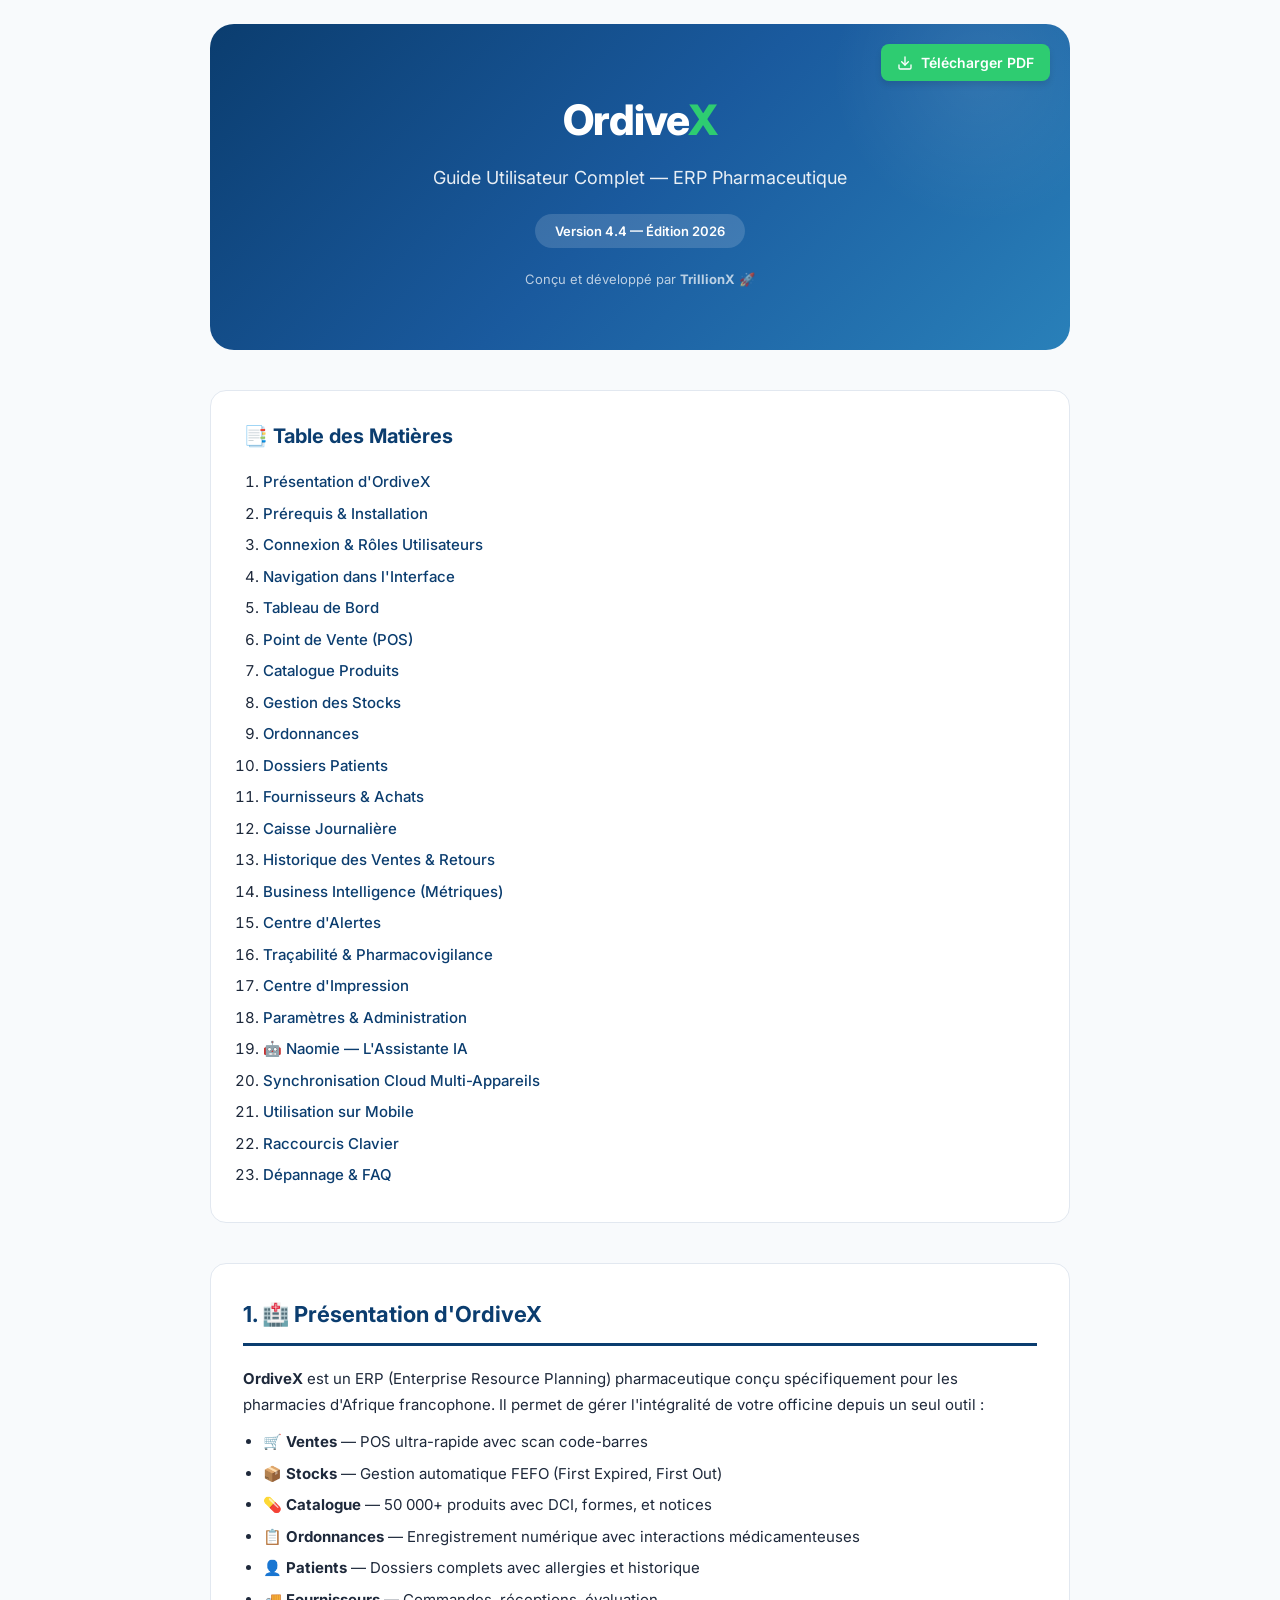
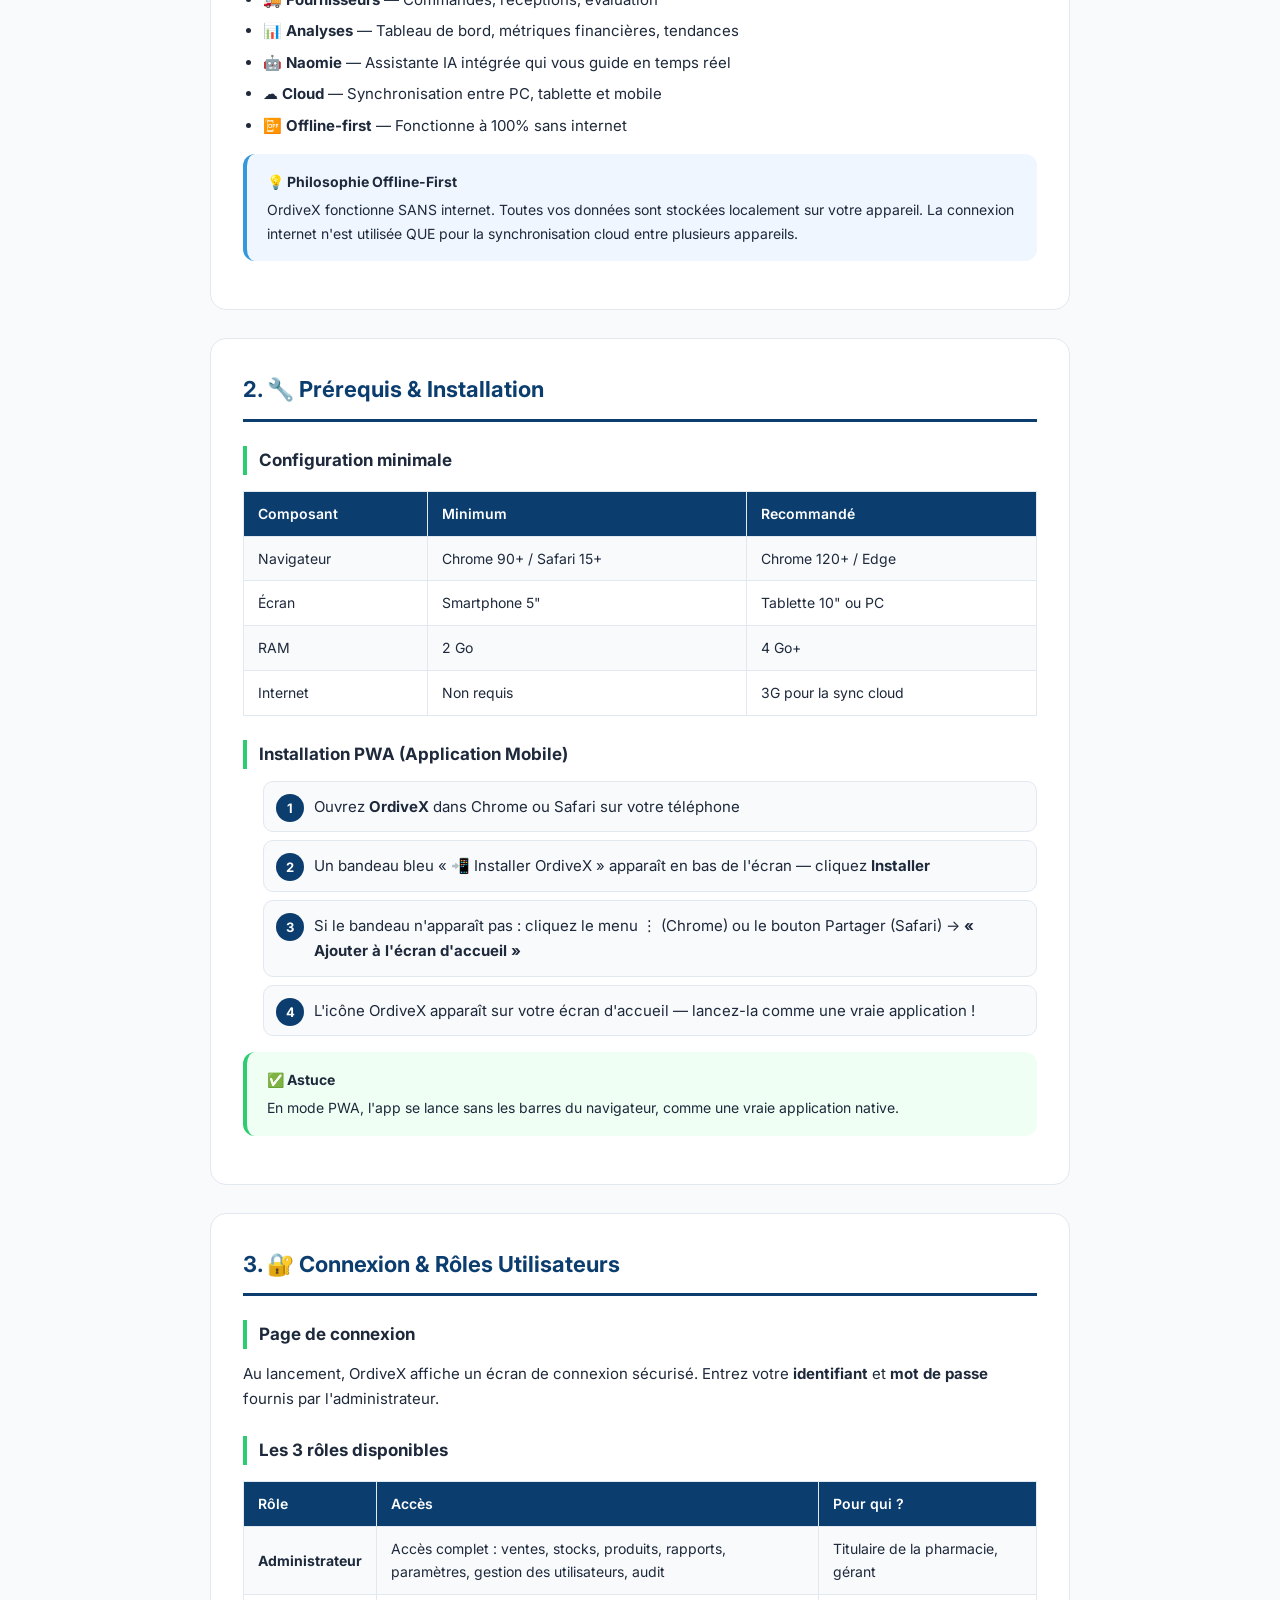
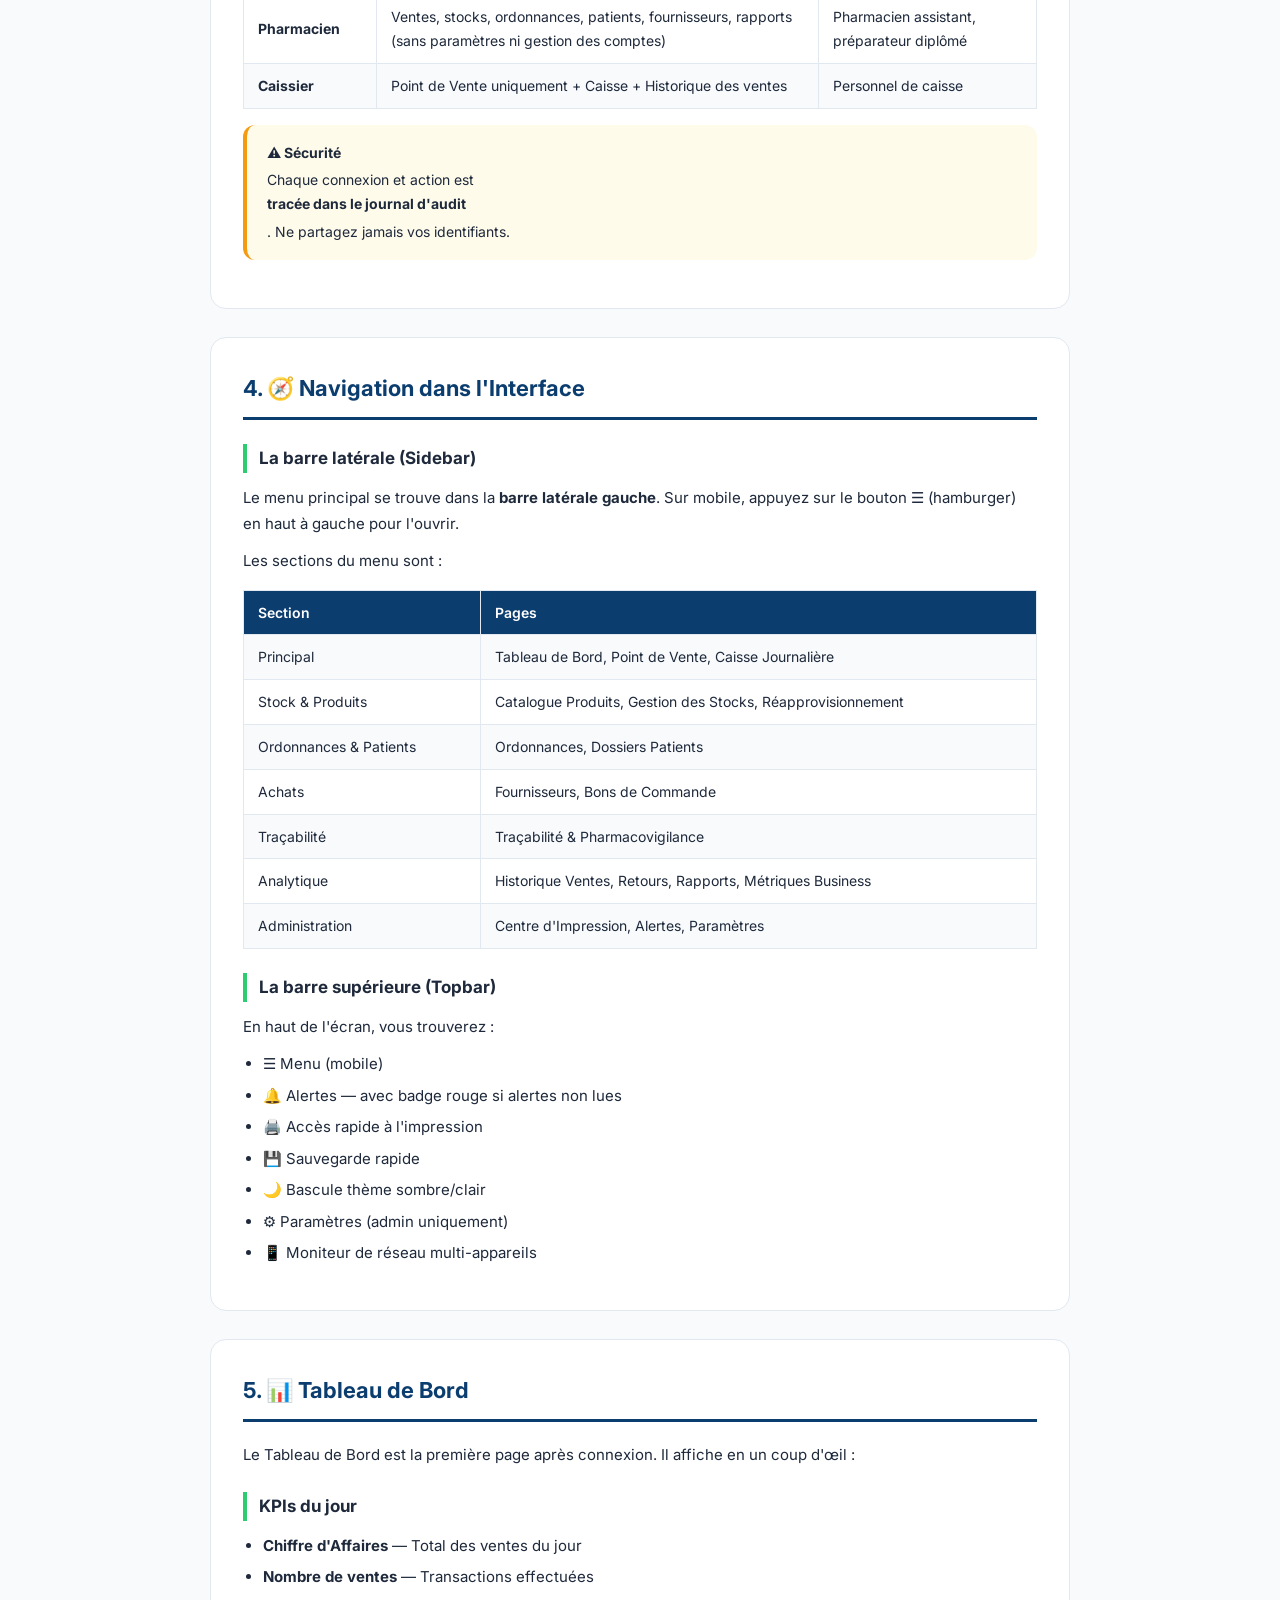
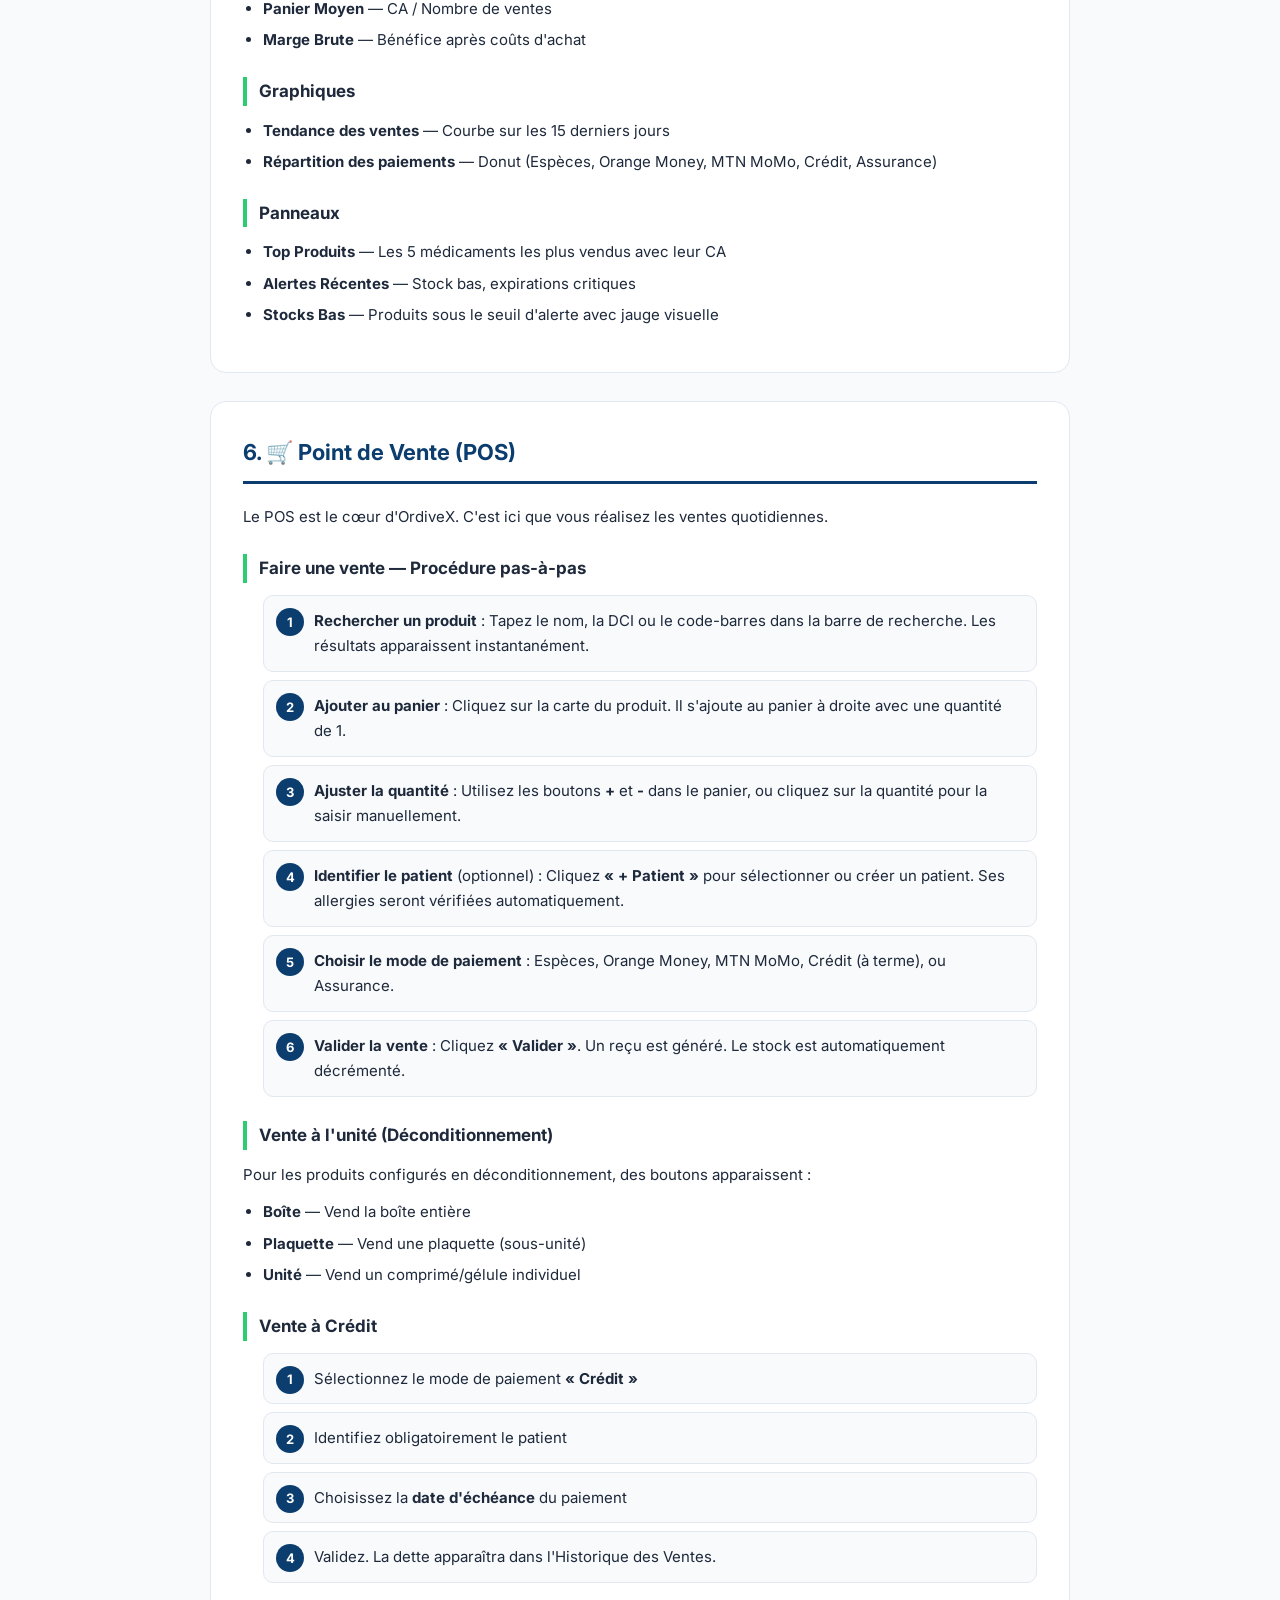
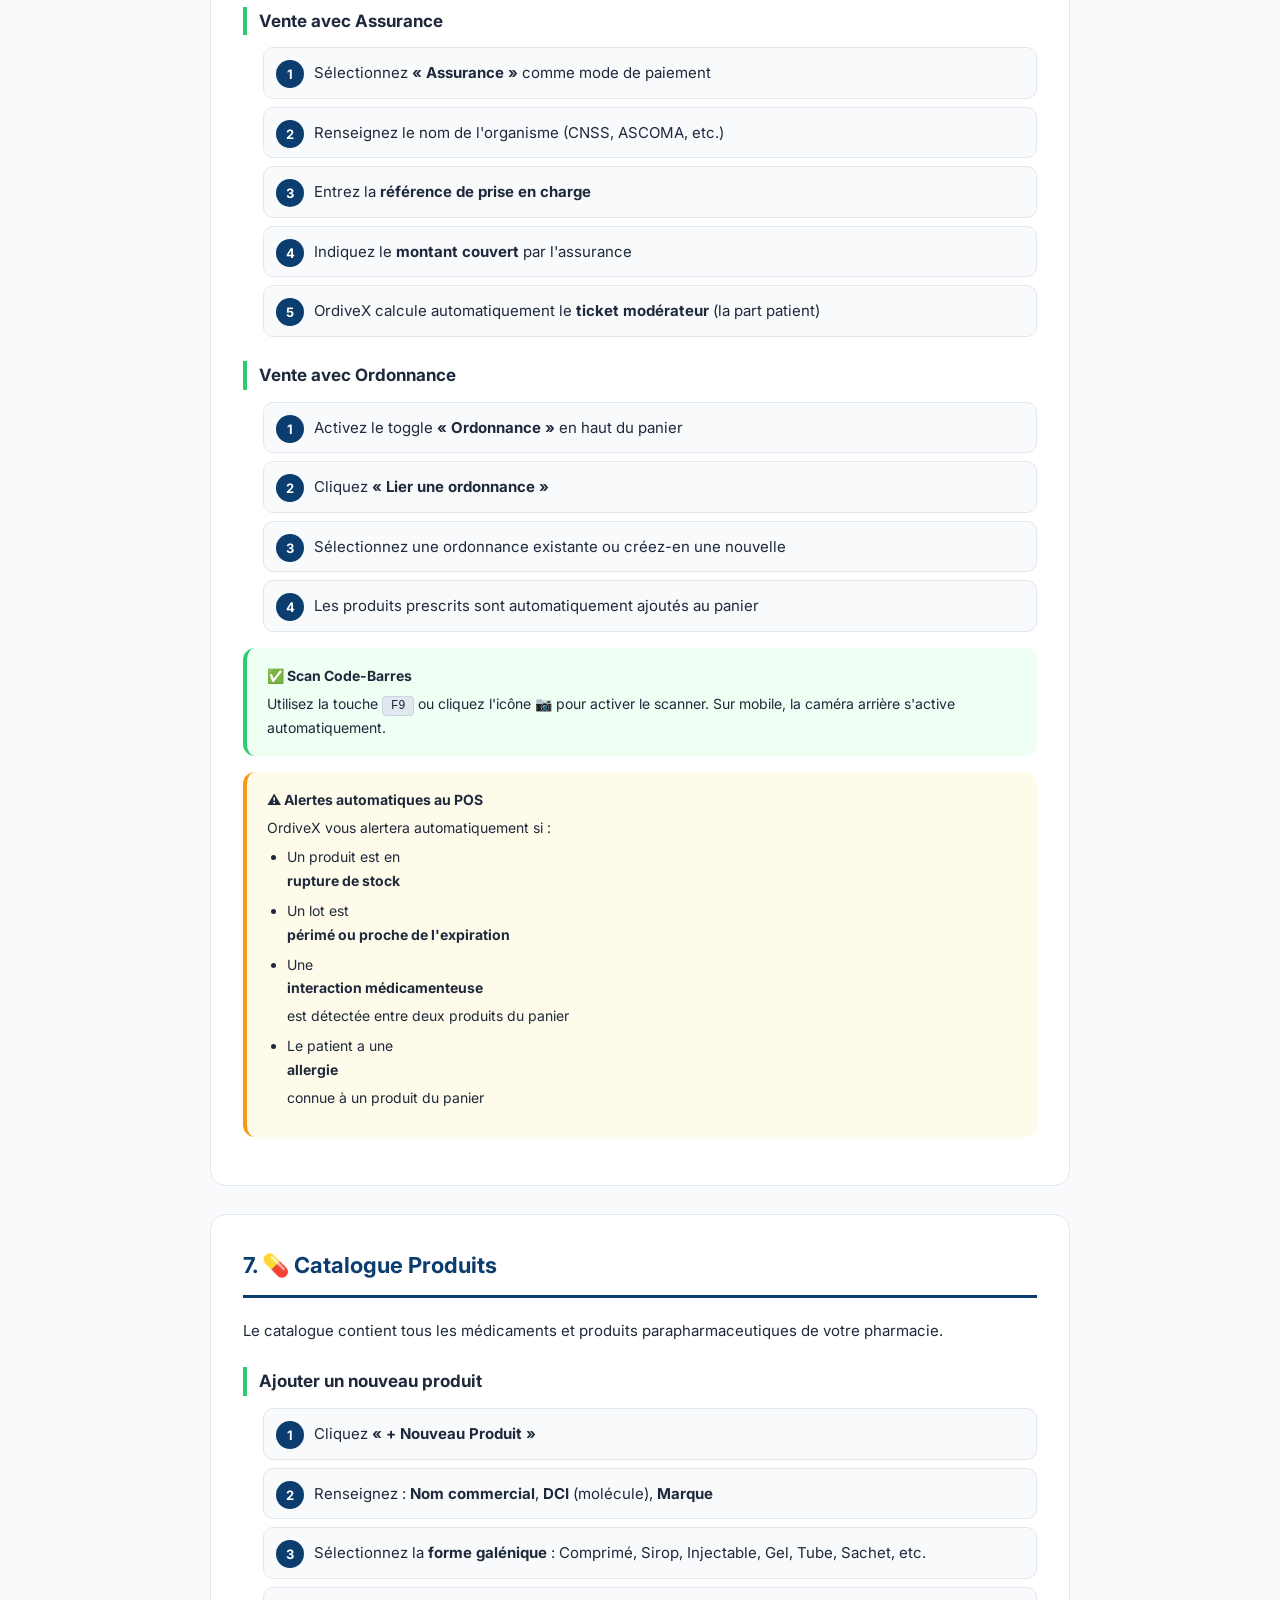
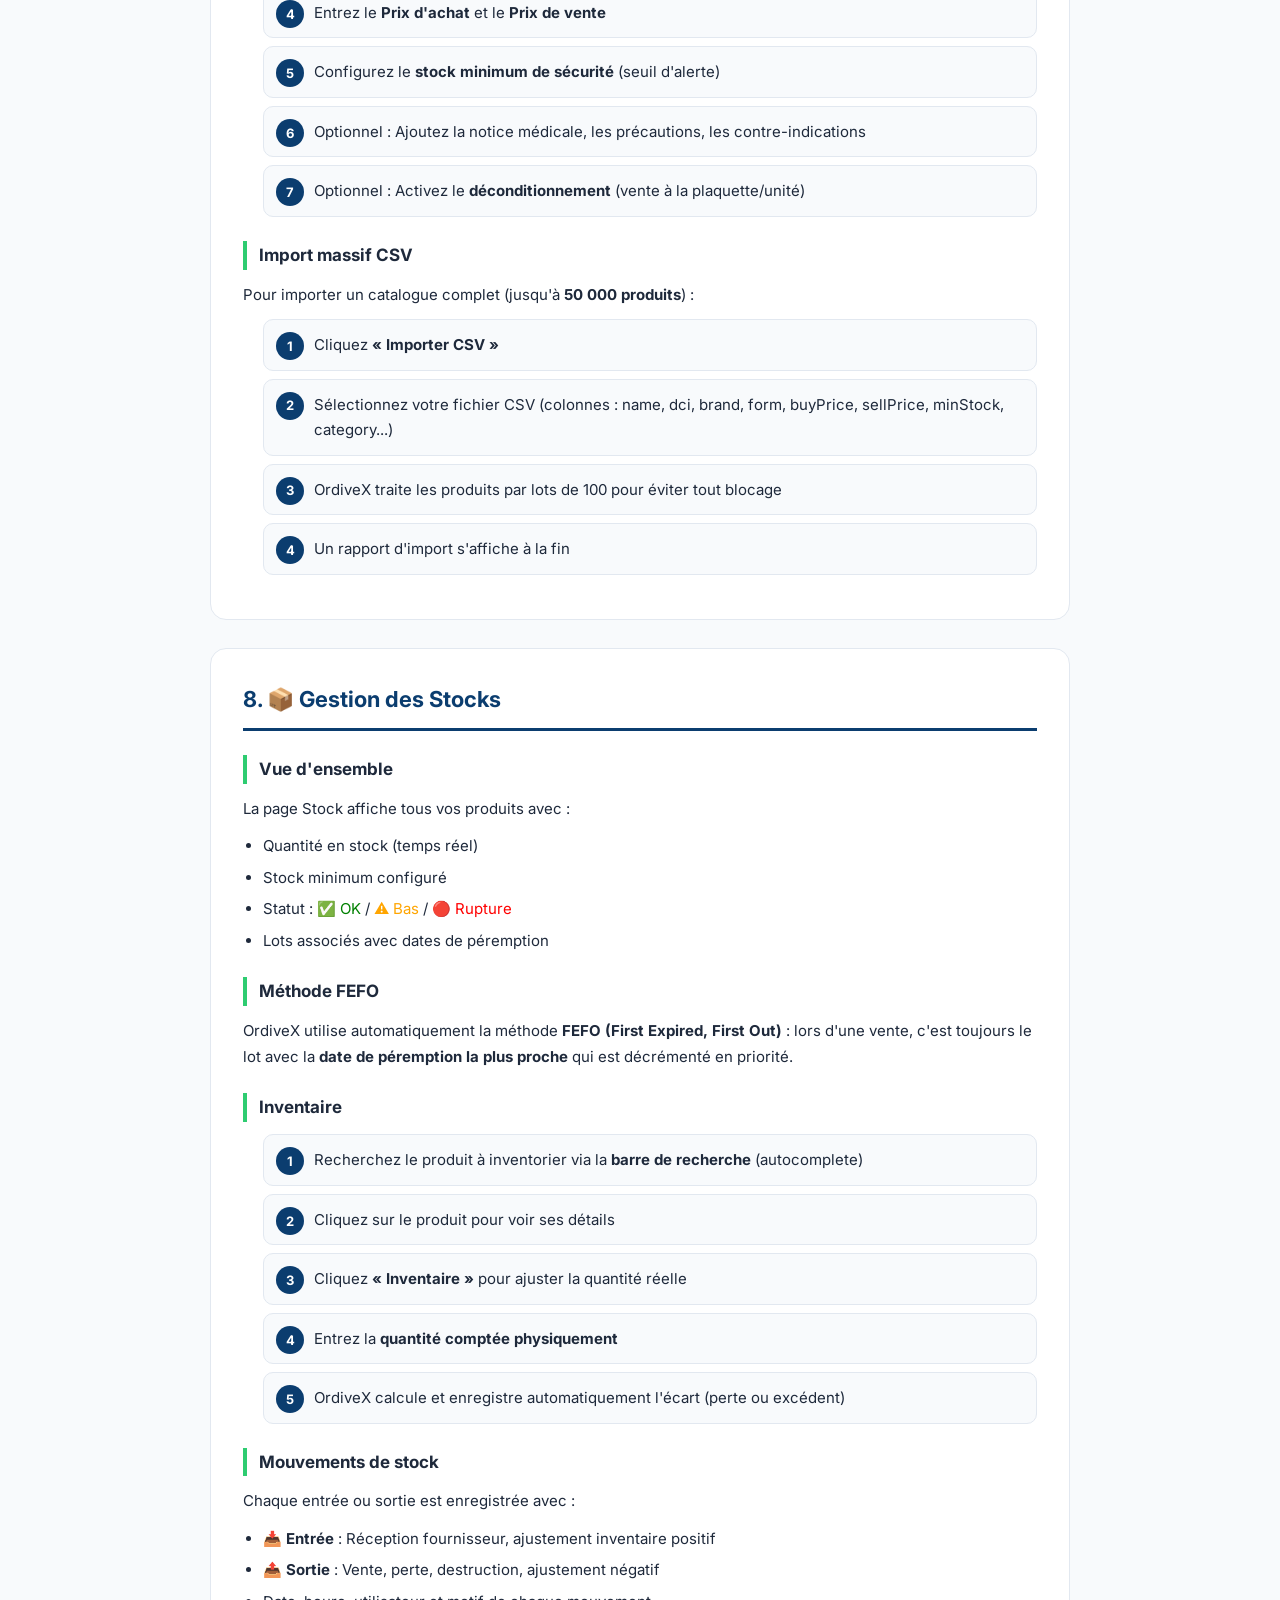
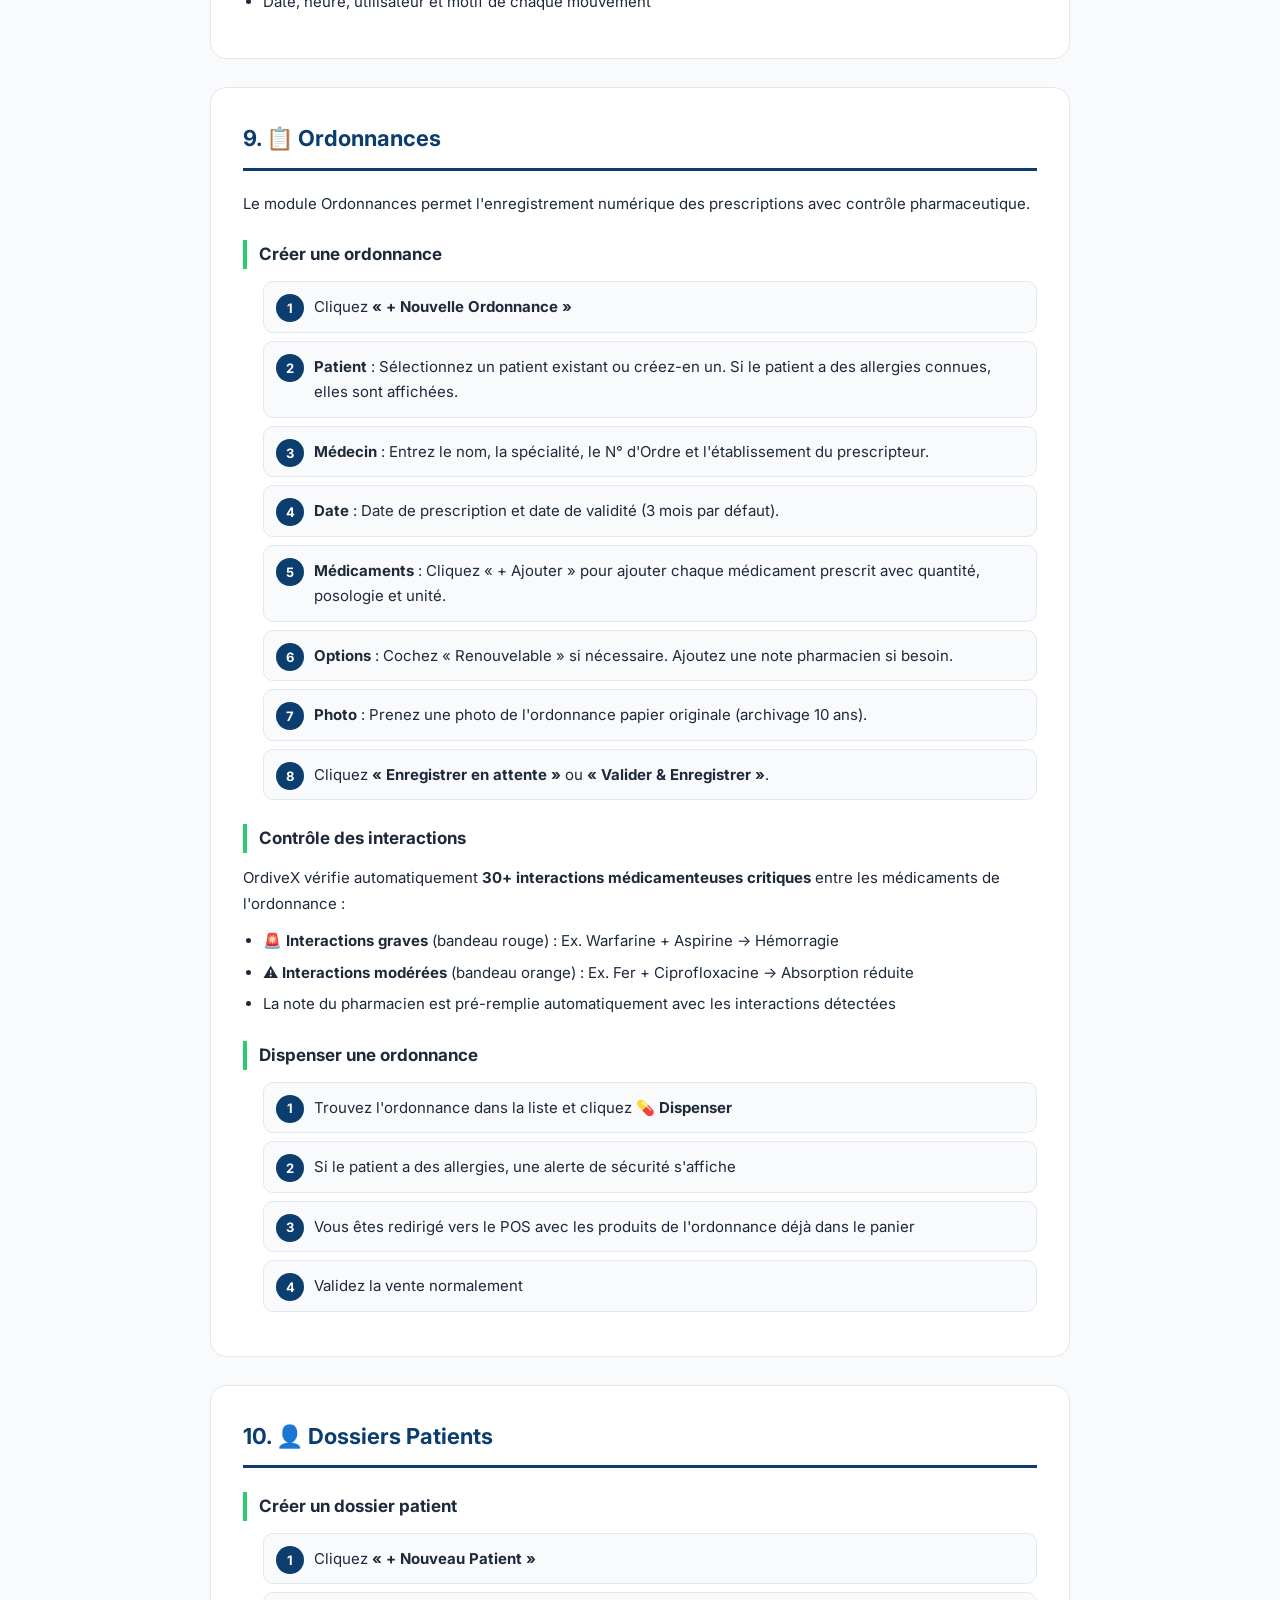
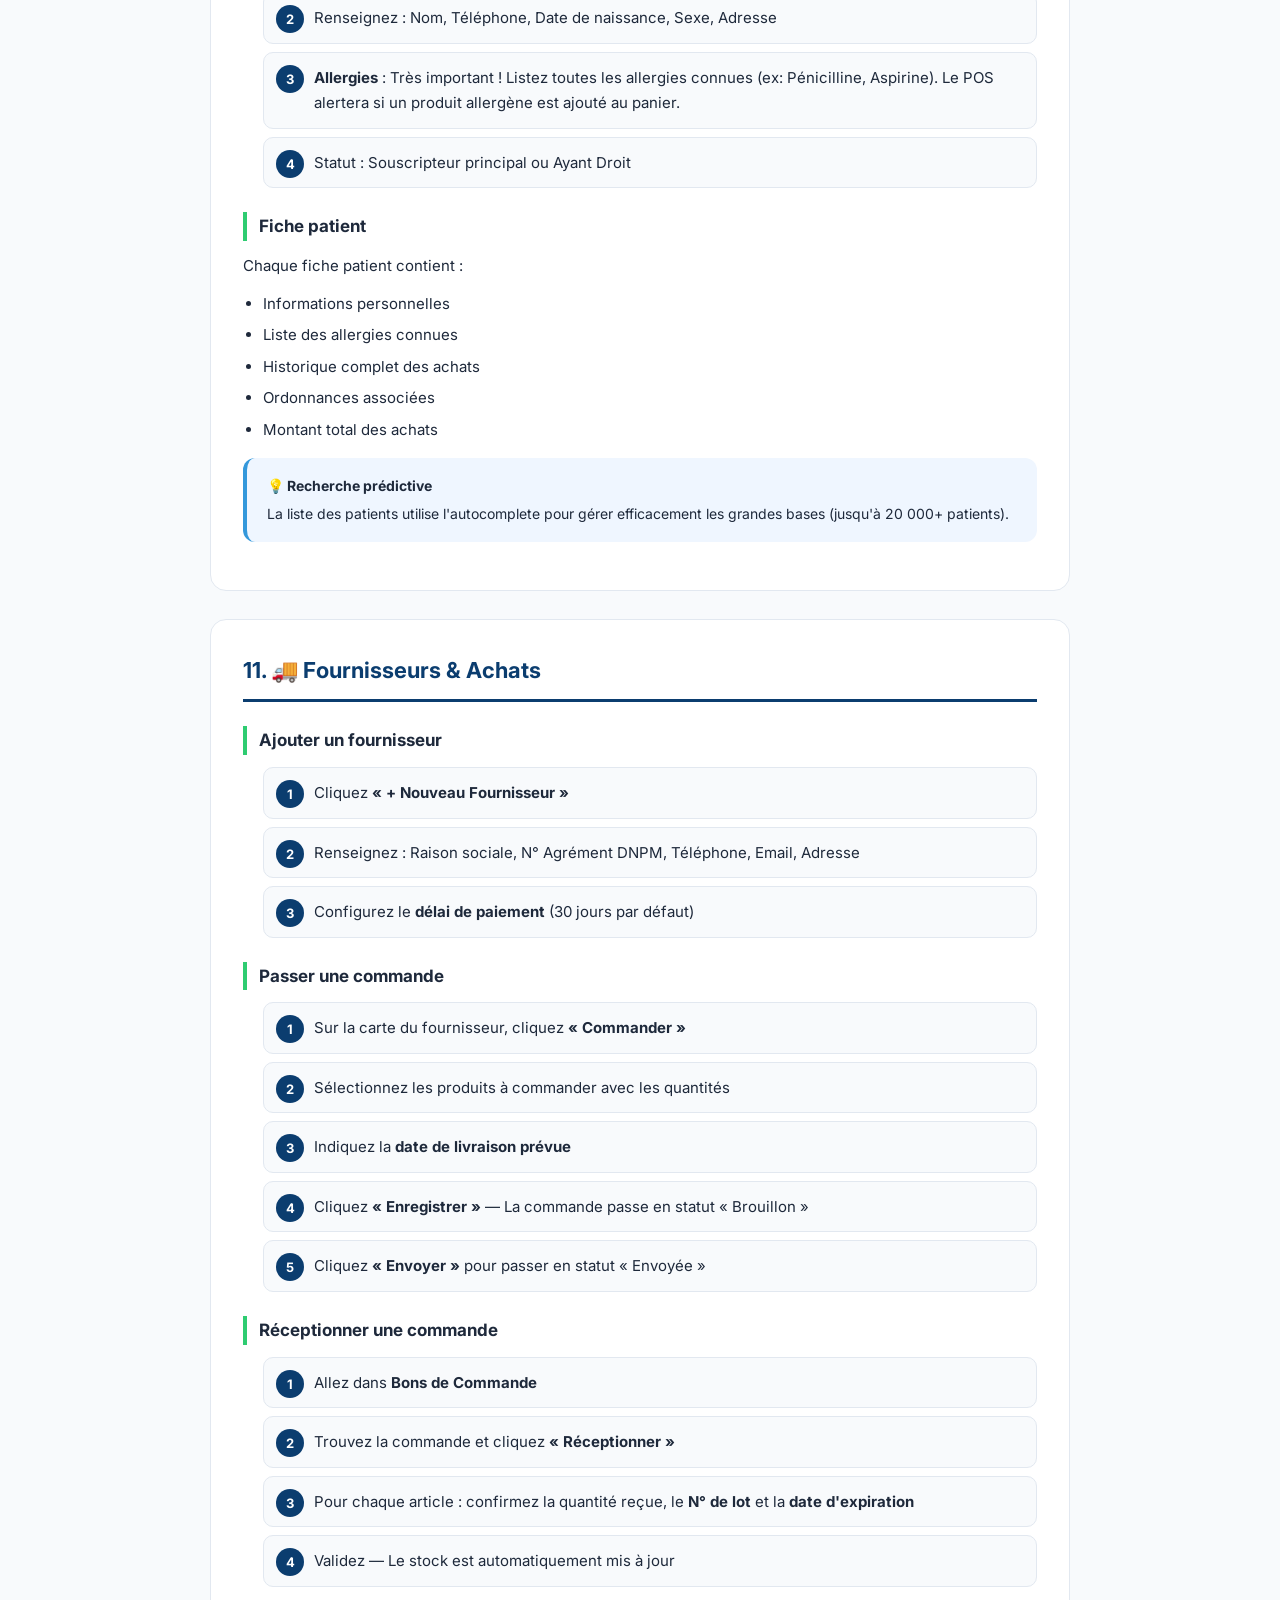
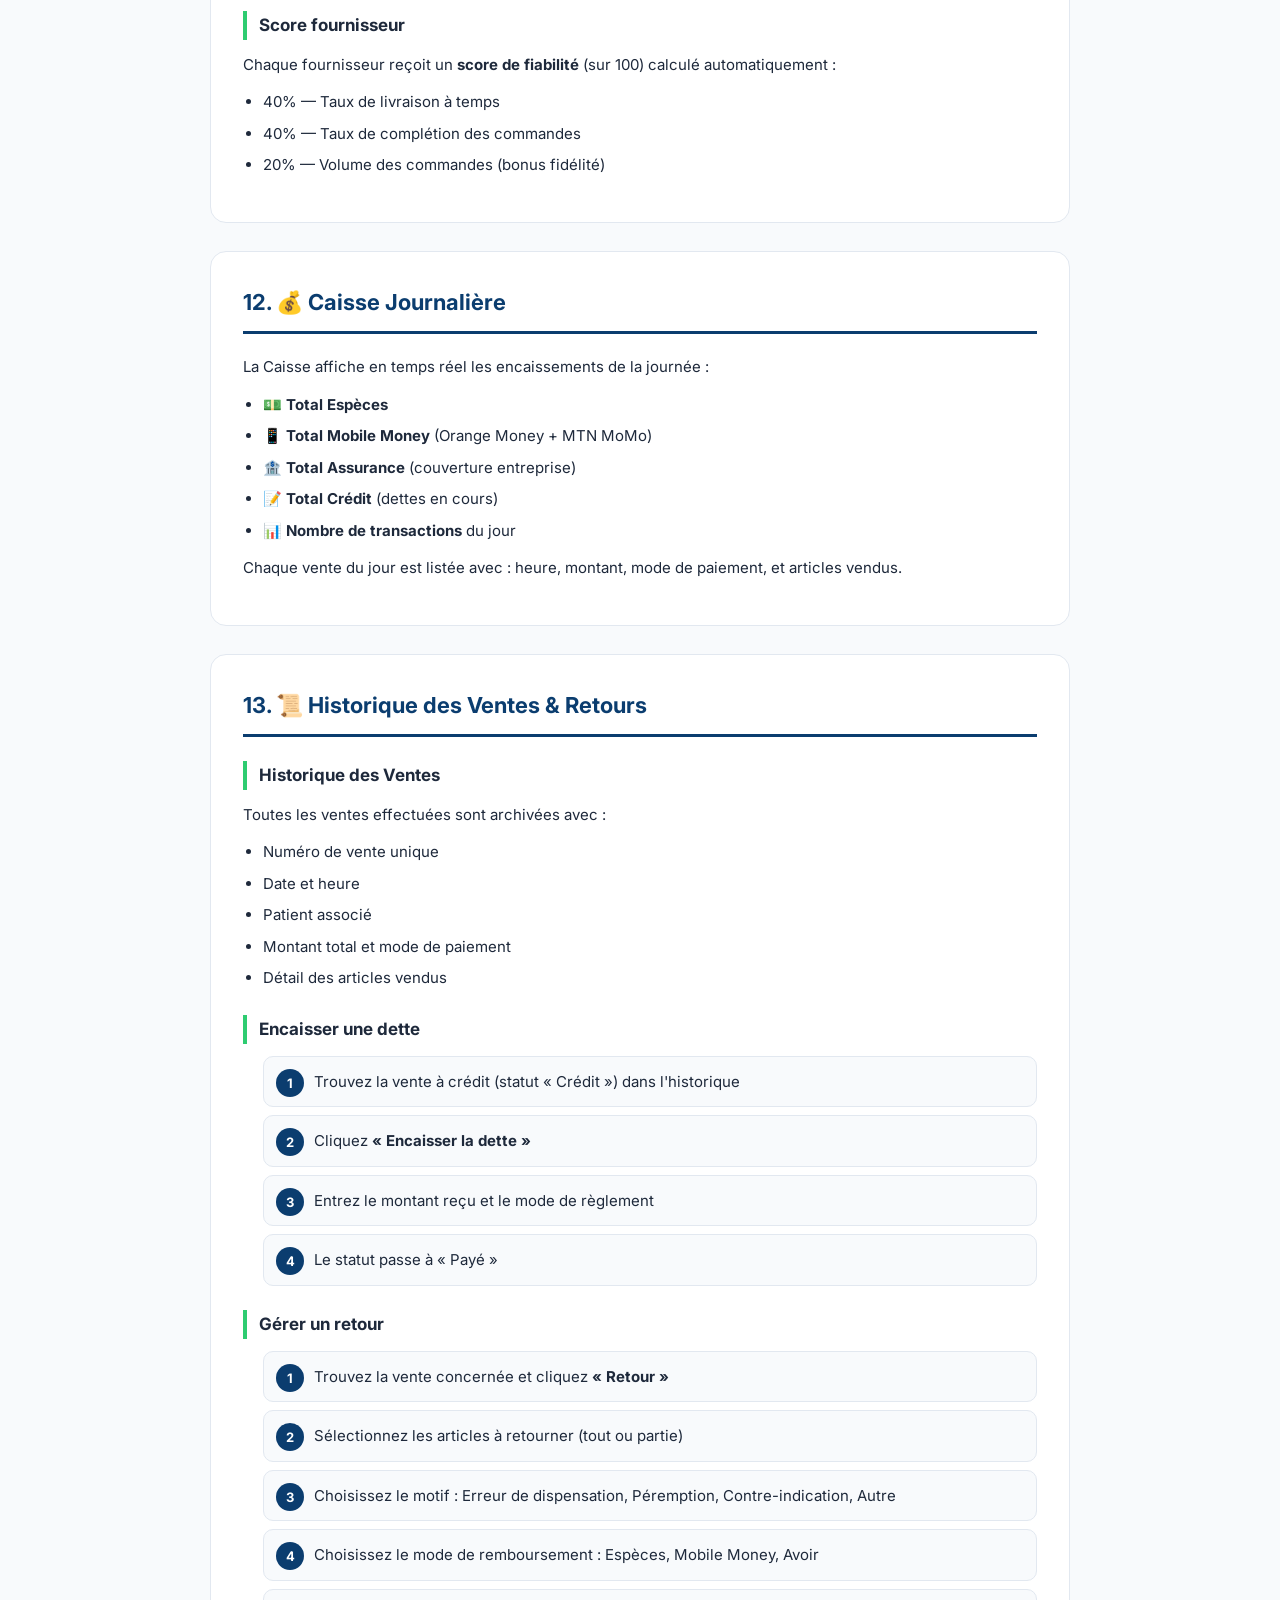
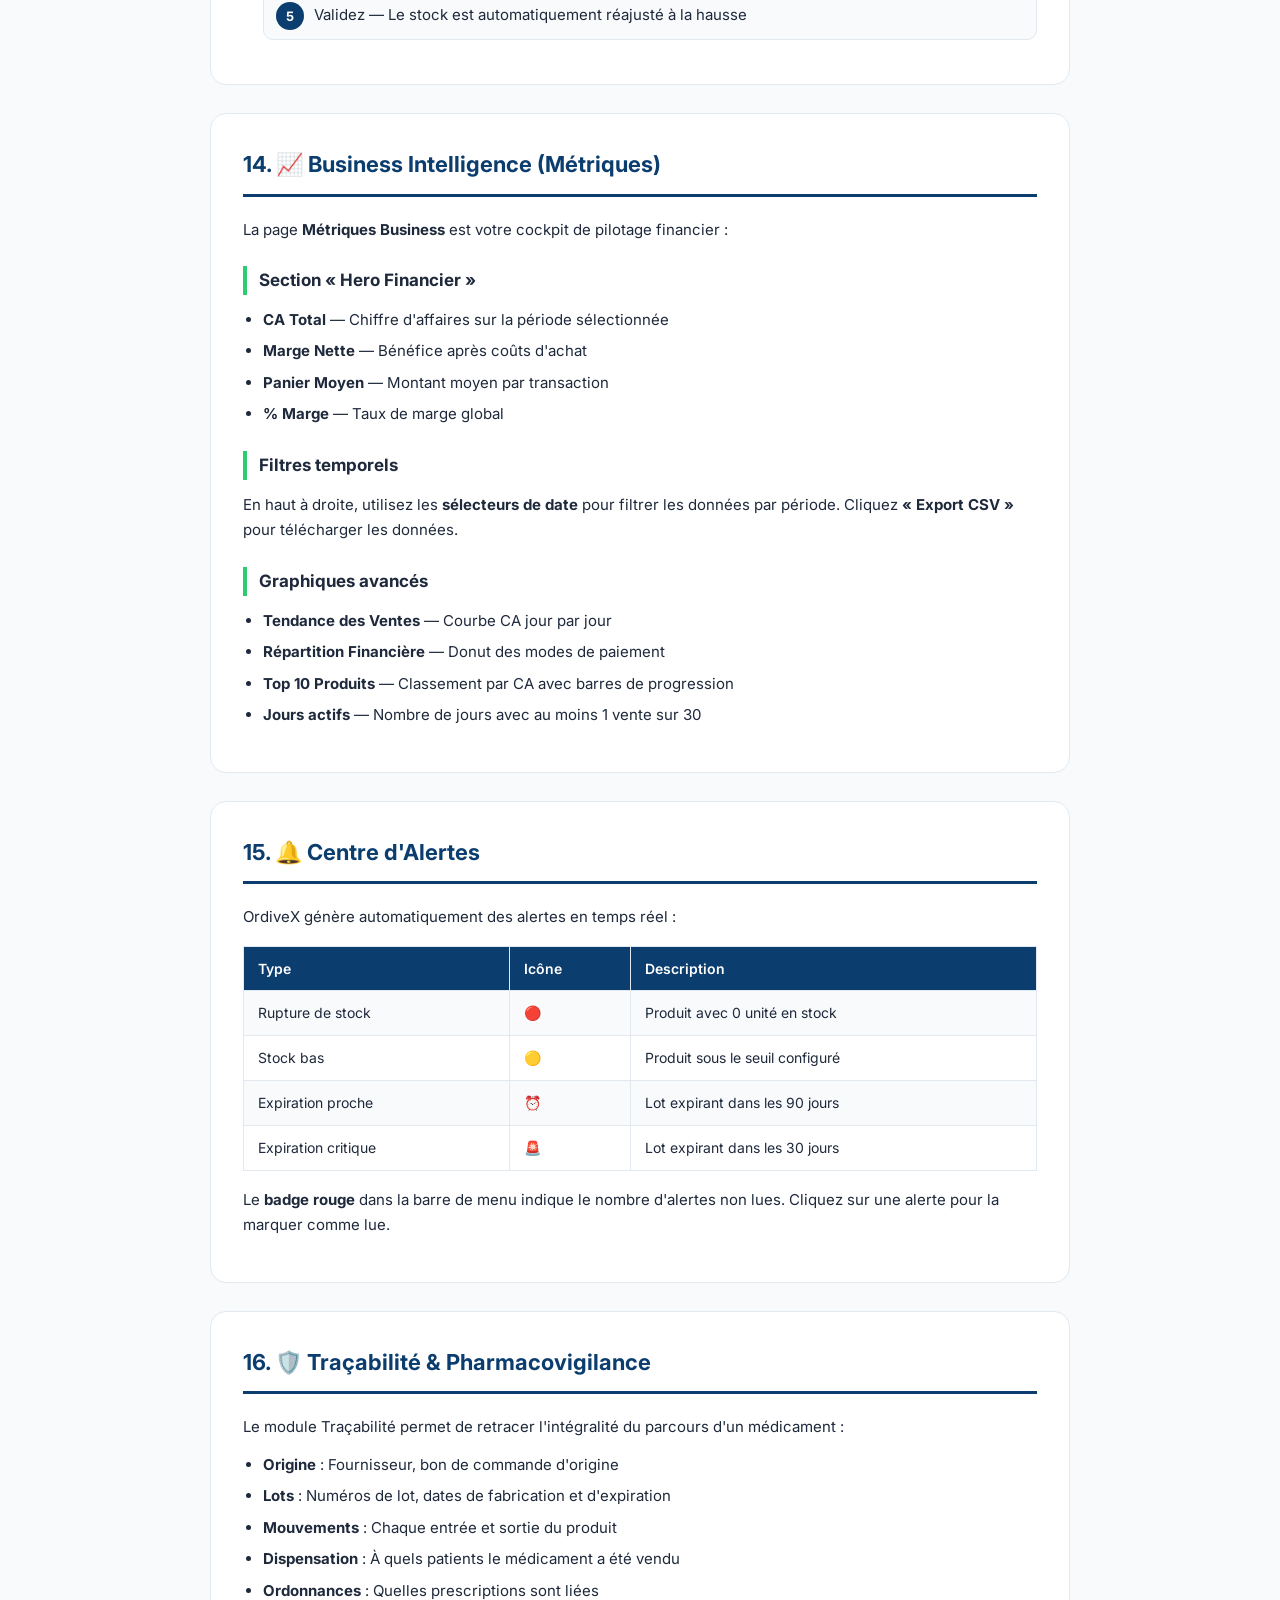
==== guide-utilisateur-ordivex.html @ 6395c57e "perf: optimize POS for 100k+ products (lazy load, debounce search, bulk restore)" ====
<!DOCTYPE html>
<html lang="fr">

<head>
  <meta charset="UTF-8">
  <meta name="viewport" content="width=device-width, initial-scale=1.0">
  <title>OrdiveX — Guide Utilisateur Complet</title>
  <link href="https://fonts.googleapis.com/css2?family=Inter:wght@300;400;500;600;700;800&display=swap"
    rel="stylesheet">
  <style>
    :root {
      --primary: #0B3D6F;
      --accent: #2ECC71;
      --bg: #F8FAFC;
      --surface: #FFFFFF;
      --text: #1E293B;
      --muted: #64748B;
      --border: #E2E8F0;
      --danger: #E74C3C;
      --warning: #F39C12;
      --info: #3498DB;
    }

    html {
      scroll-behavior: smooth;
    }

    * {
      margin: 0;
      padding: 0;
      box-sizing: border-box;
    }

    body {
      font-family: 'Inter', system-ui, sans-serif;
      background: var(--bg);
      color: var(--text);
      line-height: 1.7;
      font-size: 15px;
    }

    .guide-container {
      max-width: 900px;
      margin: 0 auto;
      padding: 24px 20px 80px;
    }

    /* COVER */
    .cover {
      background: linear-gradient(135deg, #0B3D6F 0%, #1a5a9e 50%, #2980b9 100%);
      border-radius: 24px;
      padding: 60px 40px;
      color: white;
      text-align: center;
      margin-bottom: 40px;
      position: relative;
      overflow: hidden;
    }

    .cover::before {
      content: '';
      position: absolute;
      top: -100px;
      right: -60px;
      width: 300px;
      height: 300px;
      background: radial-gradient(circle, rgba(255, 255, 255, 0.08) 0%, transparent 70%);
      border-radius: 50%;
    }

    .cover h1 {
      font-size: 42px;
      font-weight: 800;
      margin-bottom: 8px;
      letter-spacing: -1px;
    }

    .cover h1 span {
      color: var(--accent);
    }

    .cover .subtitle {
      font-size: 18px;
      opacity: 0.9;
      margin-bottom: 20px;
    }

    .cover .version {
      background: rgba(255, 255, 255, 0.15);
      padding: 6px 20px;
      border-radius: 20px;
      display: inline-block;
      font-size: 13px;
      font-weight: 600;
    }

    /* TOC */
    .toc {
      background: var(--surface);
      border: 1px solid var(--border);
      border-radius: 16px;
      padding: 28px 32px;
      margin-bottom: 40px;
    }

    .toc h2 {
      font-size: 20px;
      margin-bottom: 16px;
      color: var(--primary);
    }

    .toc ol {
      padding-left: 20px;
    }

    .toc li {
      margin-bottom: 6px;
    }

    .toc a {
      color: var(--primary);
      text-decoration: none;
      font-weight: 500;
    }

    .toc a:hover {
      text-decoration: underline;
    }

    /* SECTIONS */
    .section {
      background: var(--surface);
      border: 1px solid var(--border);
      border-radius: 16px;
      padding: 32px;
      margin-bottom: 28px;
      page-break-inside: avoid;
    }

    .section h2 {
      font-size: 22px;
      font-weight: 700;
      color: var(--primary);
      border-bottom: 3px solid var(--primary);
      padding-bottom: 10px;
      margin-bottom: 20px;
      display: flex;
      align-items: center;
      gap: 10px;
    }

    .section h3 {
      font-size: 17px;
      font-weight: 700;
      color: var(--text);
      margin: 24px 0 12px;
      padding-left: 12px;
      border-left: 4px solid var(--accent);
    }

    .section h4 {
      font-size: 15px;
      font-weight: 600;
      color: var(--muted);
      margin: 16px 0 8px;
    }

    .section p {
      margin-bottom: 12px;
    }

    .section ul,
    .section ol {
      padding-left: 20px;
      margin-bottom: 12px;
    }

    .section li {
      margin-bottom: 6px;
    }

    /* SPECIAL BOXES */
    .tip,
    .warning,
    .important,
    .example {
      padding: 16px 20px;
      border-radius: 12px;
      margin: 16px 0;
      font-size: 14px;
    }

    .tip {
      background: #F0FFF4;
      border-left: 4px solid var(--accent);
    }

    .warning {
      background: #FFFBEB;
      border-left: 4px solid var(--warning);
    }

    .important {
      background: #EFF6FF;
      border-left: 4px solid var(--info);
    }

    .example {
      background: #F8FAFC;
      border: 1px dashed var(--border);
    }

    .tip strong,
    .warning strong,
    .important strong {
      display: block;
      margin-bottom: 4px;
    }

    /* STEPS */
    .steps {
      counter-reset: step;
      padding-left: 0;
      list-style: none;
    }

    .steps li {
      counter-increment: step;
      padding: 12px 16px 12px 50px;
      position: relative;
      margin-bottom: 8px;
      background: #F8FAFC;
      border-radius: 10px;
      border: 1px solid var(--border);
    }

    .steps li::before {
      content: counter(step);
      position: absolute;
      left: 12px;
      top: 12px;
      width: 28px;
      height: 28px;
      background: var(--primary);
      color: white;
      border-radius: 50%;
      display: flex;
      align-items: center;
      justify-content: center;
      font-weight: 700;
      font-size: 13px;
    }

    /* KEYBOARD */
    kbd {
      background: #E2E8F0;
      padding: 2px 8px;
      border-radius: 4px;
      font-size: 12px;
      font-family: 'JetBrains Mono', monospace;
      border: 1px solid #CBD5E1;
    }

    /* TABLE */
    table {
      width: 100%;
      border-collapse: collapse;
      margin: 16px 0;
      font-size: 14px;
    }

    th,
    td {
      padding: 10px 14px;
      border: 1px solid var(--border);
      text-align: left;
    }

    th {
      background: var(--primary);
      color: white;
      font-weight: 600;
    }

    tr:nth-child(even) {
      background: #F8FAFC;
    }

    /* NAOMIE CHAT EXAMPLE */
    .chat-example {
      background: #F1F5F9;
      border-radius: 16px;
      padding: 20px;
      margin: 16px 0;
    }

    .chat-ex-user,
    .chat-ex-bot {
      padding: 10px 16px;
      border-radius: 12px;
      margin-bottom: 8px;
      max-width: 80%;
      font-size: 14px;
    }

    .chat-ex-user {
      background: var(--primary);
      color: white;
      margin-left: auto;
      border-bottom-right-radius: 4px;
    }

    .chat-ex-bot {
      background: white;
      border: 1px solid var(--border);
      border-bottom-left-radius: 4px;
    }

    /* PRINT */
    @media print {
      body {
        font-size: 12px;
      }
      .no-print {
        display: none !important;
      }

      .cover {
        padding: 30px 20px;
      }

      .cover h1 {
        font-size: 28px;
      }

      .section {
        break-inside: avoid;
      }

      .guide-container {
        max-width: 100%;
        padding: 0;
      }
    }

    /* MOBILE */
    @media (max-width: 768px) {
      .cover {
        padding: 40px 20px;
      }

      .cover h1 {
        font-size: 28px;
      }

      .section {
        padding: 20px;
      }

      .section h2 {
        font-size: 18px;
      }
    }
  </style>
</head>

<body>

  <div class="guide-container">

    <!-- ═══════════════════════════════════════ COUVERTURE ═══════════════════════════════════════ -->
    <div class="cover">
      <button onclick="window.print()" class="no-print" style="position: absolute; top: 20px; right: 20px; padding: 10px 16px; background: var(--accent); color: white; border: none; border-radius: 8px; cursor: pointer; font-weight: 600; box-shadow: 0 4px 6px rgba(0,0,0,0.1); font-family: inherit; font-size: 14px; display: flex; align-items: center; gap: 8px;">
        <svg xmlns="http://www.w3.org/2000/svg" width="16" height="16" viewBox="0 0 24 24" fill="none" stroke="currentColor" stroke-width="2" stroke-linecap="round" stroke-linejoin="round"><path d="M21 15v4a2 2 0 0 1-2 2H5a2 2 0 0 1-2-2v-4"></path><polyline points="7 10 12 15 17 10"></polyline><line x1="12" y1="15" x2="12" y2="3"></line></svg>
        Télécharger PDF
      </button>
      <h1>Ordive<span>X</span></h1>
      <p class="subtitle">Guide Utilisateur Complet — ERP Pharmaceutique</p>
      <div class="version">Version 4.4 — Édition 2026</div>
      <p style="margin-top:20px;font-size:13px;opacity:0.7">Conçu et développé par <strong>TrillionX</strong> 🚀</p>
    </div>

    <!-- ═══════════════════════════════════════ TABLE DES MATIÈRES ═══════════════════════════════════════ -->
    <div class="toc">
      <h2>📑 Table des Matières</h2>
      <ol>
        <li><a href="#intro">Présentation d'OrdiveX</a></li>
        <li><a href="#prereqs">Prérequis & Installation</a></li>
        <li><a href="#connexion">Connexion & Rôles Utilisateurs</a></li>
        <li><a href="#navigation">Navigation dans l'Interface</a></li>
        <li><a href="#dashboard">Tableau de Bord</a></li>
        <li><a href="#pos">Point de Vente (POS)</a></li>
        <li><a href="#catalogue">Catalogue Produits</a></li>
        <li><a href="#stock">Gestion des Stocks</a></li>
        <li><a href="#ordonnances">Ordonnances</a></li>
        <li><a href="#patients">Dossiers Patients</a></li>
        <li><a href="#fournisseurs">Fournisseurs & Achats</a></li>
        <li><a href="#caisse">Caisse Journalière</a></li>
        <li><a href="#ventes">Historique des Ventes & Retours</a></li>
        <li><a href="#metrics">Business Intelligence (Métriques)</a></li>
        <li><a href="#alertes">Centre d'Alertes</a></li>
        <li><a href="#tracabilite">Traçabilité & Pharmacovigilance</a></li>
        <li><a href="#impression">Centre d'Impression</a></li>
        <li><a href="#parametres">Paramètres & Administration</a></li>
        <li><a href="#naomie">🤖 Naomie — L'Assistante IA</a></li>
        <li><a href="#cloud">Synchronisation Cloud Multi-Appareils</a></li>
        <li><a href="#mobile">Utilisation sur Mobile</a></li>
        <li><a href="#raccourcis">Raccourcis Clavier</a></li>
        <li><a href="#depannage">Dépannage & FAQ</a></li>
      </ol>
    </div>

    <!-- ═══════ 1. PRÉSENTATION ═══════ -->
    <div class="section" id="intro">
      <h2>1. 🏥 Présentation d'OrdiveX</h2>
      <p><strong>OrdiveX</strong> est un ERP (Enterprise Resource Planning) pharmaceutique conçu spécifiquement pour les
        pharmacies d'Afrique francophone. Il permet de gérer l'intégralité de votre officine depuis un seul outil :</p>
      <ul>
        <li>🛒 <strong>Ventes</strong> — POS ultra-rapide avec scan code-barres</li>
        <li>📦 <strong>Stocks</strong> — Gestion automatique FEFO (First Expired, First Out)</li>
        <li>💊 <strong>Catalogue</strong> — 50 000+ produits avec DCI, formes, et notices</li>
        <li>📋 <strong>Ordonnances</strong> — Enregistrement numérique avec interactions médicamenteuses</li>
        <li>👤 <strong>Patients</strong> — Dossiers complets avec allergies et historique</li>
        <li>🚚 <strong>Fournisseurs</strong> — Commandes, réceptions, évaluation</li>
        <li>📊 <strong>Analyses</strong> — Tableau de bord, métriques financières, tendances</li>
        <li>🤖 <strong>Naomie</strong> — Assistante IA intégrée qui vous guide en temps réel</li>
        <li>☁️ <strong>Cloud</strong> — Synchronisation entre PC, tablette et mobile</li>
        <li>📴 <strong>Offline-first</strong> — Fonctionne à 100% sans internet</li>
      </ul>

      <div class="important">
        <strong>💡 Philosophie Offline-First</strong>
        OrdiveX fonctionne SANS internet. Toutes vos données sont stockées localement sur votre appareil. La connexion
        internet n'est utilisée QUE pour la synchronisation cloud entre plusieurs appareils.
      </div>
    </div>

    <!-- ═══════ 2. PRÉREQUIS ═══════ -->
    <div class="section" id="prereqs">
      <h2>2. 🔧 Prérequis & Installation</h2>
      <h3>Configuration minimale</h3>
      <table>
        <tr>
          <th>Composant</th>
          <th>Minimum</th>
          <th>Recommandé</th>
        </tr>
        <tr>
          <td>Navigateur</td>
          <td>Chrome 90+ / Safari 15+</td>
          <td>Chrome 120+ / Edge</td>
        </tr>
        <tr>
          <td>Écran</td>
          <td>Smartphone 5"</td>
          <td>Tablette 10" ou PC</td>
        </tr>
        <tr>
          <td>RAM</td>
          <td>2 Go</td>
          <td>4 Go+</td>
        </tr>
        <tr>
          <td>Internet</td>
          <td>Non requis</td>
          <td>3G pour la sync cloud</td>
        </tr>
      </table>

      <h3>Installation PWA (Application Mobile)</h3>
      <ol class="steps">
        <li>Ouvrez <strong>OrdiveX</strong> dans Chrome ou Safari sur votre téléphone</li>
        <li>Un bandeau bleu « 📲 Installer OrdiveX » apparaît en bas de l'écran — cliquez <strong>Installer</strong>
        </li>
        <li>Si le bandeau n'apparaît pas : cliquez le menu ⋮ (Chrome) ou le bouton Partager (Safari) → <strong>« Ajouter
            à l'écran d'accueil »</strong></li>
        <li>L'icône OrdiveX apparaît sur votre écran d'accueil — lancez-la comme une vraie application !</li>
      </ol>
      <div class="tip">
        <strong>✅ Astuce</strong>
        En mode PWA, l'app se lance sans les barres du navigateur, comme une vraie application native.
      </div>
    </div>

    <!-- ═══════ 3. CONNEXION ═══════ -->
    <div class="section" id="connexion">
      <h2>3. 🔐 Connexion & Rôles Utilisateurs</h2>
      <h3>Page de connexion</h3>
      <p>Au lancement, OrdiveX affiche un écran de connexion sécurisé. Entrez votre <strong>identifiant</strong> et
        <strong>mot de passe</strong> fournis par l'administrateur.</p>

      <h3>Les 3 rôles disponibles</h3>
      <table>
        <tr>
          <th>Rôle</th>
          <th>Accès</th>
          <th>Pour qui ?</th>
        </tr>
        <tr>
          <td><strong>Administrateur</strong></td>
          <td>Accès complet : ventes, stocks, produits, rapports, paramètres, gestion des utilisateurs, audit</td>
          <td>Titulaire de la pharmacie, gérant</td>
        </tr>
        <tr>
          <td><strong>Pharmacien</strong></td>
          <td>Ventes, stocks, ordonnances, patients, fournisseurs, rapports (sans paramètres ni gestion des comptes)
          </td>
          <td>Pharmacien assistant, préparateur diplômé</td>
        </tr>
        <tr>
          <td><strong>Caissier</strong></td>
          <td>Point de Vente uniquement + Caisse + Historique des ventes</td>
          <td>Personnel de caisse</td>
        </tr>
      </table>

      <div class="warning">
        <strong>⚠️ Sécurité</strong>
        Chaque connexion et action est <strong>tracée dans le journal d'audit</strong>. Ne partagez jamais vos
        identifiants.
      </div>
    </div>

    <!-- ═══════ 4. NAVIGATION ═══════ -->
    <div class="section" id="navigation">
      <h2>4. 🧭 Navigation dans l'Interface</h2>
      <h3>La barre latérale (Sidebar)</h3>
      <p>Le menu principal se trouve dans la <strong>barre latérale gauche</strong>. Sur mobile, appuyez sur le bouton
        <strong>☰</strong> (hamburger) en haut à gauche pour l'ouvrir.</p>
      <p>Les sections du menu sont :</p>
      <table>
        <tr>
          <th>Section</th>
          <th>Pages</th>
        </tr>
        <tr>
          <td>Principal</td>
          <td>Tableau de Bord, Point de Vente, Caisse Journalière</td>
        </tr>
        <tr>
          <td>Stock & Produits</td>
          <td>Catalogue Produits, Gestion des Stocks, Réapprovisionnement</td>
        </tr>
        <tr>
          <td>Ordonnances & Patients</td>
          <td>Ordonnances, Dossiers Patients</td>
        </tr>
        <tr>
          <td>Achats</td>
          <td>Fournisseurs, Bons de Commande</td>
        </tr>
        <tr>
          <td>Traçabilité</td>
          <td>Traçabilité & Pharmacovigilance</td>
        </tr>
        <tr>
          <td>Analytique</td>
          <td>Historique Ventes, Retours, Rapports, Métriques Business</td>
        </tr>
        <tr>
          <td>Administration</td>
          <td>Centre d'Impression, Alertes, Paramètres</td>
        </tr>
      </table>

      <h3>La barre supérieure (Topbar)</h3>
      <p>En haut de l'écran, vous trouverez :</p>
      <ul>
        <li>☰ Menu (mobile)</li>
        <li>🔔 Alertes — avec badge rouge si alertes non lues</li>
        <li>🖨️ Accès rapide à l'impression</li>
        <li>💾 Sauvegarde rapide</li>
        <li>🌙 Bascule thème sombre/clair</li>
        <li>⚙️ Paramètres (admin uniquement)</li>
        <li>📱 Moniteur de réseau multi-appareils</li>
      </ul>
    </div>

    <!-- ═══════ 5. DASHBOARD ═══════ -->
    <div class="section" id="dashboard">
      <h2>5. 📊 Tableau de Bord</h2>
      <p>Le Tableau de Bord est la première page après connexion. Il affiche en un coup d'œil :</p>
      <h3>KPIs du jour</h3>
      <ul>
        <li><strong>Chiffre d'Affaires</strong> — Total des ventes du jour</li>
        <li><strong>Nombre de ventes</strong> — Transactions effectuées</li>
        <li><strong>Panier Moyen</strong> — CA / Nombre de ventes</li>
        <li><strong>Marge Brute</strong> — Bénéfice après coûts d'achat</li>
      </ul>
      <h3>Graphiques</h3>
      <ul>
        <li><strong>Tendance des ventes</strong> — Courbe sur les 15 derniers jours</li>
        <li><strong>Répartition des paiements</strong> — Donut (Espèces, Orange Money, MTN MoMo, Crédit, Assurance)</li>
      </ul>
      <h3>Panneaux</h3>
      <ul>
        <li><strong>Top Produits</strong> — Les 5 médicaments les plus vendus avec leur CA</li>
        <li><strong>Alertes Récentes</strong> — Stock bas, expirations critiques</li>
        <li><strong>Stocks Bas</strong> — Produits sous le seuil d'alerte avec jauge visuelle</li>
      </ul>
    </div>

    <!-- ═══════ 6. POS ═══════ -->
    <div class="section" id="pos">
      <h2>6. 🛒 Point de Vente (POS)</h2>
      <p>Le POS est le cœur d'OrdiveX. C'est ici que vous réalisez les ventes quotidiennes.</p>

      <h3>Faire une vente — Procédure pas-à-pas</h3>
      <ol class="steps">
        <li><strong>Rechercher un produit</strong> : Tapez le nom, la DCI ou le code-barres dans la barre de recherche.
          Les résultats apparaissent instantanément.</li>
        <li><strong>Ajouter au panier</strong> : Cliquez sur la carte du produit. Il s'ajoute au panier à droite avec
          une quantité de 1.</li>
        <li><strong>Ajuster la quantité</strong> : Utilisez les boutons <strong>+</strong> et <strong>-</strong> dans le
          panier, ou cliquez sur la quantité pour la saisir manuellement.</li>
        <li><strong>Identifier le patient</strong> (optionnel) : Cliquez <strong>« + Patient »</strong> pour
          sélectionner ou créer un patient. Ses allergies seront vérifiées automatiquement.</li>
        <li><strong>Choisir le mode de paiement</strong> : Espèces, Orange Money, MTN MoMo, Crédit (à terme), ou
          Assurance.</li>
        <li><strong>Valider la vente</strong> : Cliquez <strong>« Valider »</strong>. Un reçu est généré. Le stock est
          automatiquement décrémenté.</li>
      </ol>

      <h3>Vente à l'unité (Déconditionnement)</h3>
      <p>Pour les produits configurés en déconditionnement, des boutons apparaissent :</p>
      <ul>
        <li><strong>Boîte</strong> — Vend la boîte entière</li>
        <li><strong>Plaquette</strong> — Vend une plaquette (sous-unité)</li>
        <li><strong>Unité</strong> — Vend un comprimé/gélule individuel</li>
      </ul>

      <h3>Vente à Crédit</h3>
      <ol class="steps">
        <li>Sélectionnez le mode de paiement <strong>« Crédit »</strong></li>
        <li>Identifiez obligatoirement le patient</li>
        <li>Choisissez la <strong>date d'échéance</strong> du paiement</li>
        <li>Validez. La dette apparaîtra dans l'Historique des Ventes.</li>
      </ol>

      <h3>Vente avec Assurance</h3>
      <ol class="steps">
        <li>Sélectionnez <strong>« Assurance »</strong> comme mode de paiement</li>
        <li>Renseignez le nom de l'organisme (CNSS, ASCOMA, etc.)</li>
        <li>Entrez la <strong>référence de prise en charge</strong></li>
        <li>Indiquez le <strong>montant couvert</strong> par l'assurance</li>
        <li>OrdiveX calcule automatiquement le <strong>ticket modérateur</strong> (la part patient)</li>
      </ol>

      <h3>Vente avec Ordonnance</h3>
      <ol class="steps">
        <li>Activez le toggle <strong>« Ordonnance »</strong> en haut du panier</li>
        <li>Cliquez <strong>« Lier une ordonnance »</strong></li>
        <li>Sélectionnez une ordonnance existante ou créez-en une nouvelle</li>
        <li>Les produits prescrits sont automatiquement ajoutés au panier</li>
      </ol>

      <div class="tip">
        <strong>✅ Scan Code-Barres</strong>
        Utilisez la touche <kbd>F9</kbd> ou cliquez l'icône 📷 pour activer le scanner. Sur mobile, la caméra arrière
        s'active automatiquement.
      </div>

      <div class="warning">
        <strong>⚠️ Alertes automatiques au POS</strong>
        OrdiveX vous alertera automatiquement si :
        <ul style="margin-top:6px">
          <li>Un produit est en <strong>rupture de stock</strong></li>
          <li>Un lot est <strong>périmé ou proche de l'expiration</strong></li>
          <li>Une <strong>interaction médicamenteuse</strong> est détectée entre deux produits du panier</li>
          <li>Le patient a une <strong>allergie</strong> connue à un produit du panier</li>
        </ul>
      </div>
    </div>

    <!-- ═══════ 7. CATALOGUE ═══════ -->
    <div class="section" id="catalogue">
      <h2>7. 💊 Catalogue Produits</h2>
      <p>Le catalogue contient tous les médicaments et produits parapharmaceutiques de votre pharmacie.</p>

      <h3>Ajouter un nouveau produit</h3>
      <ol class="steps">
        <li>Cliquez <strong>« + Nouveau Produit »</strong></li>
        <li>Renseignez : <strong>Nom commercial</strong>, <strong>DCI</strong> (molécule), <strong>Marque</strong></li>
        <li>Sélectionnez la <strong>forme galénique</strong> : Comprimé, Sirop, Injectable, Gel, Tube, Sachet, etc.</li>
        <li>Entrez le <strong>Prix d'achat</strong> et le <strong>Prix de vente</strong></li>
        <li>Configurez le <strong>stock minimum de sécurité</strong> (seuil d'alerte)</li>
        <li>Optionnel : Ajoutez la notice médicale, les précautions, les contre-indications</li>
        <li>Optionnel : Activez le <strong>déconditionnement</strong> (vente à la plaquette/unité)</li>
      </ol>

      <h3>Import massif CSV</h3>
      <p>Pour importer un catalogue complet (jusqu'à <strong>50 000 produits</strong>) :</p>
      <ol class="steps">
        <li>Cliquez <strong>« Importer CSV »</strong></li>
        <li>Sélectionnez votre fichier CSV (colonnes : name, dci, brand, form, buyPrice, sellPrice, minStock,
          category...)</li>
        <li>OrdiveX traite les produits par lots de 100 pour éviter tout blocage</li>
        <li>Un rapport d'import s'affiche à la fin</li>
      </ol>
    </div>

    <!-- ═══════ 8. STOCK ═══════ -->
    <div class="section" id="stock">
      <h2>8. 📦 Gestion des Stocks</h2>

      <h3>Vue d'ensemble</h3>
      <p>La page Stock affiche tous vos produits avec :</p>
      <ul>
        <li>Quantité en stock (temps réel)</li>
        <li>Stock minimum configuré</li>
        <li>Statut : <span style="color:green">✅ OK</span> / <span style="color:orange">⚠️ Bas</span> / <span
            style="color:red">🔴 Rupture</span></li>
        <li>Lots associés avec dates de péremption</li>
      </ul>

      <h3>Méthode FEFO</h3>
      <p>OrdiveX utilise automatiquement la méthode <strong>FEFO (First Expired, First Out)</strong> : lors d'une vente,
        c'est toujours le lot avec la <strong>date de péremption la plus proche</strong> qui est décrémenté en priorité.
      </p>

      <h3>Inventaire</h3>
      <ol class="steps">
        <li>Recherchez le produit à inventorier via la <strong>barre de recherche</strong> (autocomplete)</li>
        <li>Cliquez sur le produit pour voir ses détails</li>
        <li>Cliquez <strong>« Inventaire »</strong> pour ajuster la quantité réelle</li>
        <li>Entrez la <strong>quantité comptée physiquement</strong></li>
        <li>OrdiveX calcule et enregistre automatiquement l'écart (perte ou excédent)</li>
      </ol>

      <h3>Mouvements de stock</h3>
      <p>Chaque entrée ou sortie est enregistrée avec :</p>
      <ul>
        <li>📥 <strong>Entrée</strong> : Réception fournisseur, ajustement inventaire positif</li>
        <li>📤 <strong>Sortie</strong> : Vente, perte, destruction, ajustement négatif</li>
        <li>Date, heure, utilisateur et motif de chaque mouvement</li>
      </ul>
    </div>

    <!-- ═══════ 9. ORDONNANCES ═══════ -->
    <div class="section" id="ordonnances">
      <h2>9. 📋 Ordonnances</h2>
      <p>Le module Ordonnances permet l'enregistrement numérique des prescriptions avec contrôle pharmaceutique.</p>

      <h3>Créer une ordonnance</h3>
      <ol class="steps">
        <li>Cliquez <strong>« + Nouvelle Ordonnance »</strong></li>
        <li><strong>Patient</strong> : Sélectionnez un patient existant ou créez-en un. Si le patient a des allergies
          connues, elles sont affichées.</li>
        <li><strong>Médecin</strong> : Entrez le nom, la spécialité, le N° d'Ordre et l'établissement du prescripteur.
        </li>
        <li><strong>Date</strong> : Date de prescription et date de validité (3 mois par défaut).</li>
        <li><strong>Médicaments</strong> : Cliquez « + Ajouter » pour ajouter chaque médicament prescrit avec quantité,
          posologie et unité.</li>
        <li><strong>Options</strong> : Cochez « Renouvelable » si nécessaire. Ajoutez une note pharmacien si besoin.
        </li>
        <li><strong>Photo</strong> : Prenez une photo de l'ordonnance papier originale (archivage 10 ans).</li>
        <li>Cliquez <strong>« Enregistrer en attente »</strong> ou <strong>« Valider & Enregistrer »</strong>.</li>
      </ol>

      <h3>Contrôle des interactions</h3>
      <p>OrdiveX vérifie automatiquement <strong>30+ interactions médicamenteuses critiques</strong> entre les
        médicaments de l'ordonnance :</p>
      <ul>
        <li>🚨 <strong>Interactions graves</strong> (bandeau rouge) : Ex. Warfarine + Aspirine → Hémorragie</li>
        <li>⚠️ <strong>Interactions modérées</strong> (bandeau orange) : Ex. Fer + Ciprofloxacine → Absorption réduite
        </li>
        <li>La note du pharmacien est pré-remplie automatiquement avec les interactions détectées</li>
      </ul>

      <h3>Dispenser une ordonnance</h3>
      <ol class="steps">
        <li>Trouvez l'ordonnance dans la liste et cliquez <strong>💊 Dispenser</strong></li>
        <li>Si le patient a des allergies, une alerte de sécurité s'affiche</li>
        <li>Vous êtes redirigé vers le POS avec les produits de l'ordonnance déjà dans le panier</li>
        <li>Validez la vente normalement</li>
      </ol>
    </div>

    <!-- ═══════ 10. PATIENTS ═══════ -->
    <div class="section" id="patients">
      <h2>10. 👤 Dossiers Patients</h2>
      <h3>Créer un dossier patient</h3>
      <ol class="steps">
        <li>Cliquez <strong>« + Nouveau Patient »</strong></li>
        <li>Renseignez : Nom, Téléphone, Date de naissance, Sexe, Adresse</li>
        <li><strong>Allergies</strong> : Très important ! Listez toutes les allergies connues (ex: Pénicilline,
          Aspirine). Le POS alertera si un produit allergène est ajouté au panier.</li>
        <li>Statut : Souscripteur principal ou Ayant Droit</li>
      </ol>

      <h3>Fiche patient</h3>
      <p>Chaque fiche patient contient :</p>
      <ul>
        <li>Informations personnelles</li>
        <li>Liste des allergies connues</li>
        <li>Historique complet des achats</li>
        <li>Ordonnances associées</li>
        <li>Montant total des achats</li>
      </ul>

      <div class="important">
        <strong>💡 Recherche prédictive</strong>
        La liste des patients utilise l'autocomplete pour gérer efficacement les grandes bases (jusqu'à 20 000+
        patients).
      </div>
    </div>

    <!-- ═══════ 11. FOURNISSEURS ═══════ -->
    <div class="section" id="fournisseurs">
      <h2>11. 🚚 Fournisseurs & Achats</h2>

      <h3>Ajouter un fournisseur</h3>
      <ol class="steps">
        <li>Cliquez <strong>« + Nouveau Fournisseur »</strong></li>
        <li>Renseignez : Raison sociale, N° Agrément DNPM, Téléphone, Email, Adresse</li>
        <li>Configurez le <strong>délai de paiement</strong> (30 jours par défaut)</li>
      </ol>

      <h3>Passer une commande</h3>
      <ol class="steps">
        <li>Sur la carte du fournisseur, cliquez <strong>« Commander »</strong></li>
        <li>Sélectionnez les produits à commander avec les quantités</li>
        <li>Indiquez la <strong>date de livraison prévue</strong></li>
        <li>Cliquez <strong>« Enregistrer »</strong> — La commande passe en statut « Brouillon »</li>
        <li>Cliquez <strong>« Envoyer »</strong> pour passer en statut « Envoyée »</li>
      </ol>

      <h3>Réceptionner une commande</h3>
      <ol class="steps">
        <li>Allez dans <strong>Bons de Commande</strong></li>
        <li>Trouvez la commande et cliquez <strong>« Réceptionner »</strong></li>
        <li>Pour chaque article : confirmez la quantité reçue, le <strong>N° de lot</strong> et la <strong>date
            d'expiration</strong></li>
        <li>Validez — Le stock est automatiquement mis à jour</li>
      </ol>

      <h3>Score fournisseur</h3>
      <p>Chaque fournisseur reçoit un <strong>score de fiabilité</strong> (sur 100) calculé automatiquement :</p>
      <ul>
        <li>40% — Taux de livraison à temps</li>
        <li>40% — Taux de complétion des commandes</li>
        <li>20% — Volume des commandes (bonus fidélité)</li>
      </ul>
    </div>

    <!-- ═══════ 12. CAISSE ═══════ -->
    <div class="section" id="caisse">
      <h2>12. 💰 Caisse Journalière</h2>
      <p>La Caisse affiche en temps réel les encaissements de la journée :</p>
      <ul>
        <li>💵 <strong>Total Espèces</strong></li>
        <li>📱 <strong>Total Mobile Money</strong> (Orange Money + MTN MoMo)</li>
        <li>🏦 <strong>Total Assurance</strong> (couverture entreprise)</li>
        <li>📝 <strong>Total Crédit</strong> (dettes en cours)</li>
        <li>📊 <strong>Nombre de transactions</strong> du jour</li>
      </ul>
      <p>Chaque vente du jour est listée avec : heure, montant, mode de paiement, et articles vendus.</p>
    </div>

    <!-- ═══════ 13. VENTES & RETOURS ═══════ -->
    <div class="section" id="ventes">
      <h2>13. 📜 Historique des Ventes & Retours</h2>

      <h3>Historique des Ventes</h3>
      <p>Toutes les ventes effectuées sont archivées avec :</p>
      <ul>
        <li>Numéro de vente unique</li>
        <li>Date et heure</li>
        <li>Patient associé</li>
        <li>Montant total et mode de paiement</li>
        <li>Détail des articles vendus</li>
      </ul>

      <h3>Encaisser une dette</h3>
      <ol class="steps">
        <li>Trouvez la vente à crédit (statut « Crédit ») dans l'historique</li>
        <li>Cliquez <strong>« Encaisser la dette »</strong></li>
        <li>Entrez le montant reçu et le mode de règlement</li>
        <li>Le statut passe à « Payé »</li>
      </ol>

      <h3>Gérer un retour</h3>
      <ol class="steps">
        <li>Trouvez la vente concernée et cliquez <strong>« Retour »</strong></li>
        <li>Sélectionnez les articles à retourner (tout ou partie)</li>
        <li>Choisissez le motif : Erreur de dispensation, Péremption, Contre-indication, Autre</li>
        <li>Choisissez le mode de remboursement : Espèces, Mobile Money, Avoir</li>
        <li>Validez — Le stock est automatiquement réajusté à la hausse</li>
      </ol>
    </div>

    <!-- ═══════ 14. METRICS ═══════ -->
    <div class="section" id="metrics">
      <h2>14. 📈 Business Intelligence (Métriques)</h2>
      <p>La page <strong>Métriques Business</strong> est votre cockpit de pilotage financier :</p>

      <h3>Section « Hero Financier »</h3>
      <ul>
        <li><strong>CA Total</strong> — Chiffre d'affaires sur la période sélectionnée</li>
        <li><strong>Marge Nette</strong> — Bénéfice après coûts d'achat</li>
        <li><strong>Panier Moyen</strong> — Montant moyen par transaction</li>
        <li><strong>% Marge</strong> — Taux de marge global</li>
      </ul>

      <h3>Filtres temporels</h3>
      <p>En haut à droite, utilisez les <strong>sélecteurs de date</strong> pour filtrer les données par période.
        Cliquez <strong>« Export CSV »</strong> pour télécharger les données.</p>

      <h3>Graphiques avancés</h3>
      <ul>
        <li><strong>Tendance des Ventes</strong> — Courbe CA jour par jour</li>
        <li><strong>Répartition Financière</strong> — Donut des modes de paiement</li>
        <li><strong>Top 10 Produits</strong> — Classement par CA avec barres de progression</li>
        <li><strong>Jours actifs</strong> — Nombre de jours avec au moins 1 vente sur 30</li>
      </ul>
    </div>

    <!-- ═══════ 15. ALERTES ═══════ -->
    <div class="section" id="alertes">
      <h2>15. 🔔 Centre d'Alertes</h2>
      <p>OrdiveX génère automatiquement des alertes en temps réel :</p>
      <table>
        <tr>
          <th>Type</th>
          <th>Icône</th>
          <th>Description</th>
        </tr>
        <tr>
          <td>Rupture de stock</td>
          <td>🔴</td>
          <td>Produit avec 0 unité en stock</td>
        </tr>
        <tr>
          <td>Stock bas</td>
          <td>🟡</td>
          <td>Produit sous le seuil configuré</td>
        </tr>
        <tr>
          <td>Expiration proche</td>
          <td>⏰</td>
          <td>Lot expirant dans les 90 jours</td>
        </tr>
        <tr>
          <td>Expiration critique</td>
          <td>🚨</td>
          <td>Lot expirant dans les 30 jours</td>
        </tr>
      </table>
      <p>Le <strong>badge rouge</strong> dans la barre de menu indique le nombre d'alertes non lues. Cliquez sur une
        alerte pour la marquer comme lue.</p>
    </div>

    <!-- ═══════ 16. TRAÇABILITÉ ═══════ -->
    <div class="section" id="tracabilite">
      <h2>16. 🛡️ Traçabilité & Pharmacovigilance</h2>
      <p>Le module Traçabilité permet de retracer l'intégralité du parcours d'un médicament :</p>
      <ul>
        <li><strong>Origine</strong> : Fournisseur, bon de commande d'origine</li>
        <li><strong>Lots</strong> : Numéros de lot, dates de fabrication et d'expiration</li>
        <li><strong>Mouvements</strong> : Chaque entrée et sortie du produit</li>
        <li><strong>Dispensation</strong> : À quels patients le médicament a été vendu</li>
        <li><strong>Ordonnances</strong> : Quelles prescriptions sont liées</li>
      </ul>
      <div class="important">
        <strong>💡 Conformité DNPM</strong>
        Ce module vous permet de répondre aux exigences de traçabilité de la Direction Nationale de la Pharmacie et du
        Médicament de Guinée.
      </div>
    </div>

    <!-- ═══════ 17. IMPRESSION ═══════ -->
    <div class="section" id="impression">
      <h2>17. 🖨️ Centre d'Impression</h2>
      <p>Le Centre d'Impression permet de générer et imprimer :</p>
      <ul>
        <li><strong>Reçus de vente</strong> — Format 58mm ou 80mm pour imprimantes thermiques</li>
        <li><strong>Factures</strong> — Format A4 détaillé avec TVA</li>
        <li><strong>Bons de commande</strong> — Pour les fournisseurs</li>
        <li><strong>Rapports de stock</strong> — Inventaire complet</li>
        <li><strong>Étiquettes d'ordonnance</strong></li>
      </ul>
      <div class="tip">
        <strong>✅ Astuce Impression Mobile</strong>
        Sur mobile, utilisez une imprimante thermique Bluetooth (Xprinter recommandée). Appairez-la dans les paramètres
        Bluetooth de votre téléphone avant d'imprimer depuis OrdiveX.
      </div>
    </div>

    <!-- ═══════ 18. PARAMÈTRES ═══════ -->
    <div class="section" id="parametres">
      <h2>18. ⚙️ Paramètres & Administration</h2>
      <p>Accessible uniquement aux <strong>Administrateurs</strong>.</p>

      <h3>Informations de la pharmacie</h3>
      <ul>
        <li>Nom de la pharmacie, adresse, téléphone, email</li>
        <li>Slogan affiché dans la sidebar et les reçus</li>
        <li>Logo personnalisé (visible partout)</li>
        <li>N° Licence DNPM, nom du pharmacien responsable</li>
        <li>Seuil d'alerte stock et délai d'alerte expiration (jours)</li>
      </ul>

      <h3>Configuration SMS</h3>
      <p>Pour envoyer des SMS aux patients (rappels de dette, commande prête, etc.) :</p>
      <ol class="steps">
        <li>Activez le switch « Activer les SMS »</li>
        <li>Choisissez le fournisseur API : <strong>AfricasTalking</strong> (recommandé), Twilio, ou Orange SMS API</li>
        <li>Entrez votre <strong>clé API</strong> et <strong>nom d'utilisateur</strong></li>
        <li>Configurez le <strong>Sender ID</strong> (nom de l'expéditeur, max 11 caractères)</li>
        <li>Cliquez <strong>« Tester l'envoi »</strong> pour vérifier la configuration</li>
      </ol>

      <h3>Gestion des utilisateurs</h3>
      <ol class="steps">
        <li>Cliquez <strong>« + Ajouter »</strong> dans la section Utilisateurs</li>
        <li>Renseignez : Nom, Identifiant, Mot de passe, Rôle (Admin/Pharmacien/Caissier), Email</li>
        <li>Pour modifier un utilisateur existant, cliquez <strong>« Modifier »</strong></li>
        <li>Vous pouvez <strong>désactiver</strong> un compte sans le supprimer</li>
      </ol>

      <h3>Journal d'Audit</h3>
      <p>Les 20 dernières actions sont affichées avec : date/heure, utilisateur, action, entité et détails. C'est votre
        <strong>traçabilité des accès</strong>.</p>
    </div>

    <!-- ═══════ 19. NAOMIE ═══════ -->
    <div class="section" id="naomie">
      <h2>19. 🤖 Naomie — L'Assistante IA</h2>
      <p><strong>Naomie</strong> est votre assistante virtuelle intégrée directement dans OrdiveX. Elle est disponible
        24h/24 via le <strong>bouton bleu rond 💬</strong> en bas à droite de l'écran.</p>

      <h3>Comment ouvrir Naomie</h3>
      <p>Cliquez sur le <strong>bouton bleu pulsant</strong> (💬) en bas à droite. La fenêtre de chat s'ouvre avec un
        message de bienvenue personnalisé.</p>

      <h3>Ce que Naomie peut faire</h3>
      <table>
        <tr>
          <th>Catégorie</th>
          <th>Exemples de questions</th>
        </tr>
        <tr>
          <td>Ventes & POS</td>
          <td>« Comment faire un crédit ? », « Comment utiliser l'assurance ? »</td>
        </tr>
        <tr>
          <td>Stocks</td>
          <td>« Comment consulter le stock ? », « Comment faire un inventaire ? »</td>
        </tr>
        <tr>
          <td>Ordonnances</td>
          <td>« Comment créer une ordonnance ? », « Comment lier une ordonnance ? »</td>
        </tr>
        <tr>
          <td>Fournisseurs</td>
          <td>« Comment passer une commande ? », « Comment réceptionner ? »</td>
        </tr>
        <tr>
          <td>Patients</td>
          <td>« Comment gérer les allergies ? », « Comment créer un patient ? »</td>
        </tr>
        <tr>
          <td>Produits</td>
          <td>« Comment ajouter un médicament ? », « Comment déconditionner ? »</td>
        </tr>
        <tr>
          <td>Retours</td>
          <td>« Comment faire un retour ? », « Comment rembourser ? »</td>
        </tr>
        <tr>
          <td>Statistiques</td>
          <td>« Quelles sont mes statistiques ? », « Combien de produits ? »</td>
        </tr>
        <tr>
          <td>Synchronisation</td>
          <td>« Comment synchroniser ? », « Comment faire un backup ? »</td>
        </tr>
        <tr>
          <td>SMS</td>
          <td>« Comment envoyer un SMS ? », « Comment configurer AfricasTalking ? »</td>
        </tr>
        <tr>
          <td>Paramètres</td>
          <td>« Comment configurer la pharmacie ? », « Comment ajouter un utilisateur ? »</td>
        </tr>
        <tr>
          <td>Navigation</td>
          <td>« Où suis-je ? », « Comment naviguer dans le menu ? »</td>
        </tr>
        <tr>
          <td>Raccourcis</td>
          <td>« Quels sont les raccourcis clavier ? »</td>
        </tr>
        <tr>
          <td>Version</td>
          <td>« Quelle version ? », « Quelles nouveautés ? »</td>
        </tr>
        <tr>
          <td>Interactions</td>
          <td>« Comment fonctionnent les interactions médicamenteuses ? »</td>
        </tr>
        <tr>
          <td>Impression</td>
          <td>« Comment connecter mon imprimante ? »</td>
        </tr>
        <tr>
          <td>Problèmes</td>
          <td>« Ça marche pas ! », « C'est lent ! », « J'ai un bug ! »</td>
        </tr>
      </table>

      <h3>💬 Phrases-clés pour communiquer avec Naomie</h3>
      <p>Naomie reconnaît les mots-clés suivants. Utilisez-les pour obtenir des réponses précises :</p>

      <h4>Salutations & conversation</h4>
      <div class="chat-example">
        <div class="chat-ex-user">Bonjour Naomie !</div>
        <div class="chat-ex-bot">Bonjour Pharmacien ! 😊 Comment puis-je vous aider aujourd'hui ?</div>
      </div>
      <p><strong>Mots-clés :</strong> bonjour, salut, hello, coucou, ça va, comment vas-tu, merci, au revoir, bye</p>

      <h4>Demander de l'aide</h4>
      <div class="chat-example">
        <div class="chat-ex-user">J'ai besoin d'aide pour le stock</div>
        <div class="chat-ex-bot">Voici comment consulter et gérer le stock... [réponse détaillée avec étapes]</div>
      </div>
      <p><strong>Mots-clés :</strong> aide, help, comment faire, je ne sais pas, je comprends pas</p>

      <h4>Demander des chiffres</h4>
      <div class="chat-example">
        <div class="chat-ex-user">Combien de produits j'ai ?</div>
        <div class="chat-ex-bot">📊 50 234 produits dans le catalogue, 15 439 patients enregistrés, 156 200 unités en
          stock</div>
      </div>
      <p><strong>Mots-clés :</strong> combien de produit, nombre de patient, combien j'ai</p>

      <h4>Savoir où on est</h4>
      <div class="chat-example">
        <div class="chat-ex-user">Je suis où ?</div>
        <div class="chat-ex-bot">📍 Vous êtes actuellement sur la page Point de Vente (POS) !</div>
      </div>
      <p><strong>Mots-clés :</strong> où suis-je, quelle page, où je suis, c'est quoi cette page</p>

      <h4>Demander des astuces</h4>
      <div class="chat-example">
        <div class="chat-ex-user">Tu as des conseils ?</div>
        <div class="chat-ex-bot">🎯 1. Scannez les codes-barres au POS — 3x plus rapide 2. Configurez les alertes stock
          3. Utilisez les statistiques...</div>
      </div>
      <p><strong>Mots-clés :</strong> conseil, astuce, tips, recommandation, améliorer</p>

      <h4>Signaler un problème</h4>
      <div class="chat-example">
        <div class="chat-ex-user">L'app ne marche pas bien</div>
        <div class="chat-ex-bot">😟 Essayons de résoudre ça ! Étape 1 : Rafraîchissez (Ctrl+Shift+R)... 🛠️</div>
      </div>
      <p><strong>Mots-clés :</strong> problème, bug, erreur, marche pas, plante, crash, lent</p>

      <h4>Humour & motivation</h4>
      <div class="chat-example">
        <div class="chat-ex-user">Raconte-moi une blague !</div>
        <div class="chat-ex-bot">😄 Pourquoi le pharmacien est-il toujours calme ? Parce qu'il a toujours la bonne dose
          de patience ! 💊</div>
      </div>
      <p><strong>Mots-clés :</strong> blague, humour, drôle, je m'ennuie, motivation, courage, fatigue</p>

      <h3>Boutons d'accès rapide</h3>
      <p>Sous chaque réponse, Naomie affiche des <strong>boutons cliquables</strong> pour les sujets les plus fréquents
        : Naviguer dans le menu, Crédits & Dettes, Commander des produits, Gérer le stock, Retours, Statistiques,
        Assurance, Synchronisation.</p>

      <div class="tip">
        <strong>✅ Astuce Naomie</strong>
        Si Naomie ne comprend pas votre question, elle vous donnera des indices basés sur la <strong>page où vous êtes
          actuellement</strong>. Reformulez avec un mot-clé plus spécifique (ex: « stock », « crédit », « commande »).
      </div>
    </div>

    <!-- ═══════ 20. CLOUD ═══════ -->
    <div class="section" id="cloud">
      <h2>20. ☁️ Synchronisation Cloud Multi-Appareils</h2>

      <h3>Comment ça fonctionne</h3>
      <p>OrdiveX fonctionne en <strong>offline-first</strong> : toutes vos données sont stockées localement. Le cloud
        (coffre fort de TrillionX) sert uniquement à <strong>synchroniser</strong> entre plusieurs appareils.</p>

      <h3>Configuration initiale</h3>
      <ol class="steps">
        <li>Allez dans <strong>Paramètres → Appareil & Cloud</strong></li>
        <li>Entrez l'URL Supabase et la Clé Supabase (fournis par TrillionX)</li>
        <li>Cliquez <strong>« Enregistrer la config Cloud »</strong></li>
        <li>Donnez un <strong>nom à cet appareil</strong> (ex: « PC Bureau », « Mobile Vente »)</li>
      </ol>

      <h3>PUSH — Envoyer vers le Cloud</h3>
      <p>Les données se <strong>poussent automatiquement</strong> vers le cloud à chaque modification. Vous pouvez aussi
        forcer un envoi via <strong>Paramètres → « Envoi forcé vers le Cloud (PUSH) »</strong>.</p>

      <h3>PULL — Récupérer du Cloud</h3>
      <p>Pour récupérer les données d'un autre appareil, cliquez <strong>« Récupérer les données du Cloud (PULL)
          »</strong> dans les Paramètres.</p>

      <div class="warning">
        <strong>⚠️ Important</strong>
        Si vous travaillez hors-ligne depuis longtemps, pensez à faire un <strong>PULL</strong> dès que vous retrouvez
        la connexion pour récupérer les modifications des autres appareils.
      </div>

      <h3>Moniteur de Réseau</h3>
      <p>Cliquez l'icône 📡 dans la barre supérieure pour voir tous les appareils connectés à votre pharmacie, leur
        statut (en ligne/hors ligne) et la dernière synchronisation.</p>
    </div>

    <!-- ═══════ 21. MOBILE ═══════ -->
    <div class="section" id="mobile">
      <h2>21. 📱 Utilisation sur Mobile</h2>
      <p>OrdiveX est optimisé pour une utilisation sur smartphone et tablette :</p>
      <ul>
        <li>Tous les tableaux s'adaptent automatiquement en mode responsive</li>
        <li>Le menu latéral se transforme en menu glissant (swipe)</li>
        <li>Les boutons sont dimensionnés pour le toucher (44px minimum)</li>
        <li>Le POS mobile dispose d'une <strong>barre d'onglets</strong> en bas (Produits / Panier / Menu)</li>
        <li>Les champs de formulaire sont optimisés pour éviter le <strong>zoom automatique iOS</strong></li>
      </ul>
      <div class="tip">
        <strong>✅ Astuce Mobile</strong>
        Installez OrdiveX en PWA pour une expérience native sans les barres du navigateur. Les performances sont
        identiques à une app native.
      </div>
    </div>

    <!-- ═══════ 22. RACCOURCIS ═══════ -->
    <div class="section" id="raccourcis">
      <h2>22. ⌨️ Raccourcis Clavier</h2>
      <h3>Navigation globale</h3>
      <table>
        <tr>
          <th>Raccourci</th>
          <th>Action</th>
        </tr>
        <tr>
          <td><kbd>Ctrl</kbd> + <kbd>1</kbd></td>
          <td>Aller au Tableau de Bord</td>
        </tr>
        <tr>
          <td><kbd>Ctrl</kbd> + <kbd>2</kbd></td>
          <td>Aller au Point de Vente</td>
        </tr>
        <tr>
          <td><kbd>Ctrl</kbd> + <kbd>3</kbd></td>
          <td>Aller aux Stocks</td>
        </tr>
        <tr>
          <td><kbd>Ctrl</kbd> + <kbd>4</kbd></td>
          <td>Aller aux Ordonnances</td>
        </tr>
        <tr>
          <td><kbd>Ctrl</kbd> + <kbd>5</kbd></td>
          <td>Aller à la Caisse</td>
        </tr>
        <tr>
          <td><kbd>Ctrl</kbd> + <kbd>P</kbd></td>
          <td>Centre d'Impression</td>
        </tr>
        <tr>
          <td><kbd>Ctrl</kbd> + <kbd>B</kbd></td>
          <td>Sauvegarde rapide</td>
        </tr>
        <tr>
          <td><kbd>Échap</kbd></td>
          <td>Fermer la fenêtre modale</td>
        </tr>
      </table>

      <h3>Raccourcis POS</h3>
      <table>
        <tr>
          <th>Raccourci</th>
          <th>Action</th>
        </tr>
        <tr>
          <td><kbd>F2</kbd></td>
          <td>Focus sur la barre de recherche</td>
        </tr>
        <tr>
          <td><kbd>F4</kbd></td>
          <td>Valider la vente</td>
        </tr>
        <tr>
          <td><kbd>F8</kbd></td>
          <td>Vider le panier</td>
        </tr>
        <tr>
          <td><kbd>F9</kbd></td>
          <td>Scanner un code-barres</td>
        </tr>
      </table>
    </div>

    <!-- ═══════ 23. DÉPANNAGE ═══════ -->
    <div class="section" id="depannage">
      <h2>23. 🛠️ Dépannage & FAQ</h2>

      <h3>L'application est lente</h3>
      <ul>
        <li>Fermez les onglets/apps inutiles</li>
        <li>Rafraîchissez avec <kbd>Ctrl</kbd>+<kbd>Shift</kbd>+<kbd>R</kbd></li>
        <li>Si vous avez 50 000+ produits, la recherche utilise l'autocomplete pour rester fluide</li>
      </ul>

      <h3>Les données ne se synchronisent pas</h3>
      <ol class="steps">
        <li>Vérifiez votre connexion internet</li>
        <li>Allez dans <strong>Paramètres → Synchronisation</strong></li>
        <li>Cliquez <strong>« Réparer l'envoi Cloud »</strong> — Cela force un renvoi complet</li>
        <li>Puis faites un <strong>PULL</strong> pour récupérer les données manquantes</li>
      </ol>

      <h3>J'ai perdu des données</h3>
      <ol class="steps">
        <li>OrdiveX fait des <strong>sauvegardes automatiques</strong> toutes les 30 minutes</li>
        <li>Allez dans <strong>Paramètres → Restaurer une sauvegarde</strong></li>
        <li>Sélectionnez le fichier JSON de sauvegarde</li>
        <li>OrdiveX téléchargera d'abord un <strong>fichier de secours</strong> de vos données actuelles avant de
          restaurer</li>
      </ol>

      <h3>Le POS ne décompte pas le stock</h3>
      <ul>
        <li>Vérifiez que le produit a bien des <strong>lots avec du stock</strong> (Gestion des Stocks → cliquez sur le
          produit)</li>
        <li>Si le stock est à 0, le produit est en rupture et OrdiveX vous l'indique</li>
      </ul>

      <h3>L'imprimante ne fonctionne pas</h3>
      <ul>
        <li>Vérifiez le <strong>Bluetooth</strong> de votre appareil</li>
        <li>Assurez-vous que l'imprimante est <strong>allumée et appairée</strong></li>
        <li>Essayez d'imprimer un test depuis les paramètres Bluetooth de votre téléphone</li>
      </ul>

      <h3>Contacter le support TrillionX</h3>
      <p>Si le problème persiste, contactez l'équipe de support :</p>
      <ul>
        <li>💬 <strong>Naomie</strong> — via le bouton bleu dans l'app</li>
        <li>📱 <strong>WhatsApp</strong> — Lien accessible depuis Naomie → « Contacter le support humain »</li>
      </ul>
    </div>

    <!-- FOOTER -->
    <div style="text-align:center; padding: 40px 0 20px; color: var(--muted); font-size: 13px;">
      <p><strong>OrdiveX</strong> — ERP Pharmaceutique Premium</p>
      <p>Conçu et développé par <strong>TrillionX</strong> 🚀</p>
      <p style="margin-top:8px">© 2026 — Tous droits réservés</p>
    </div>

  </div>

</body>

</html>
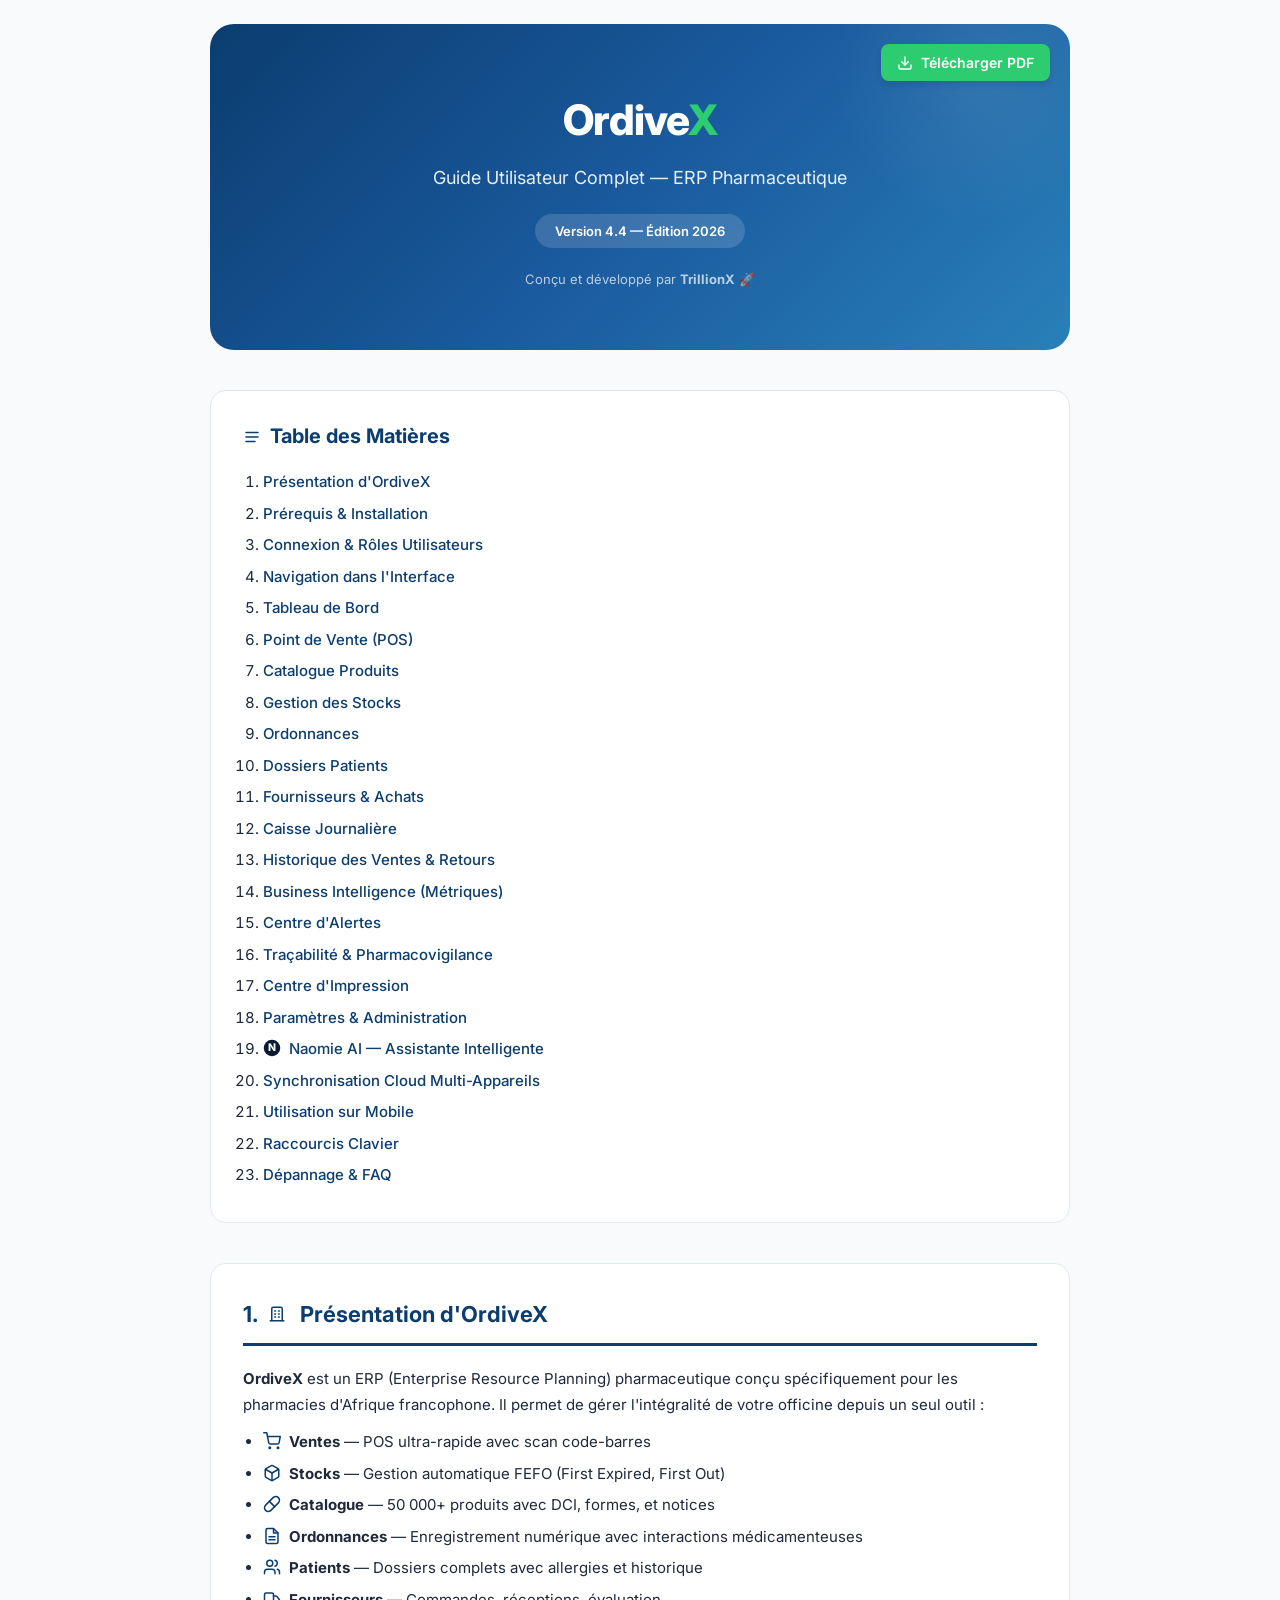
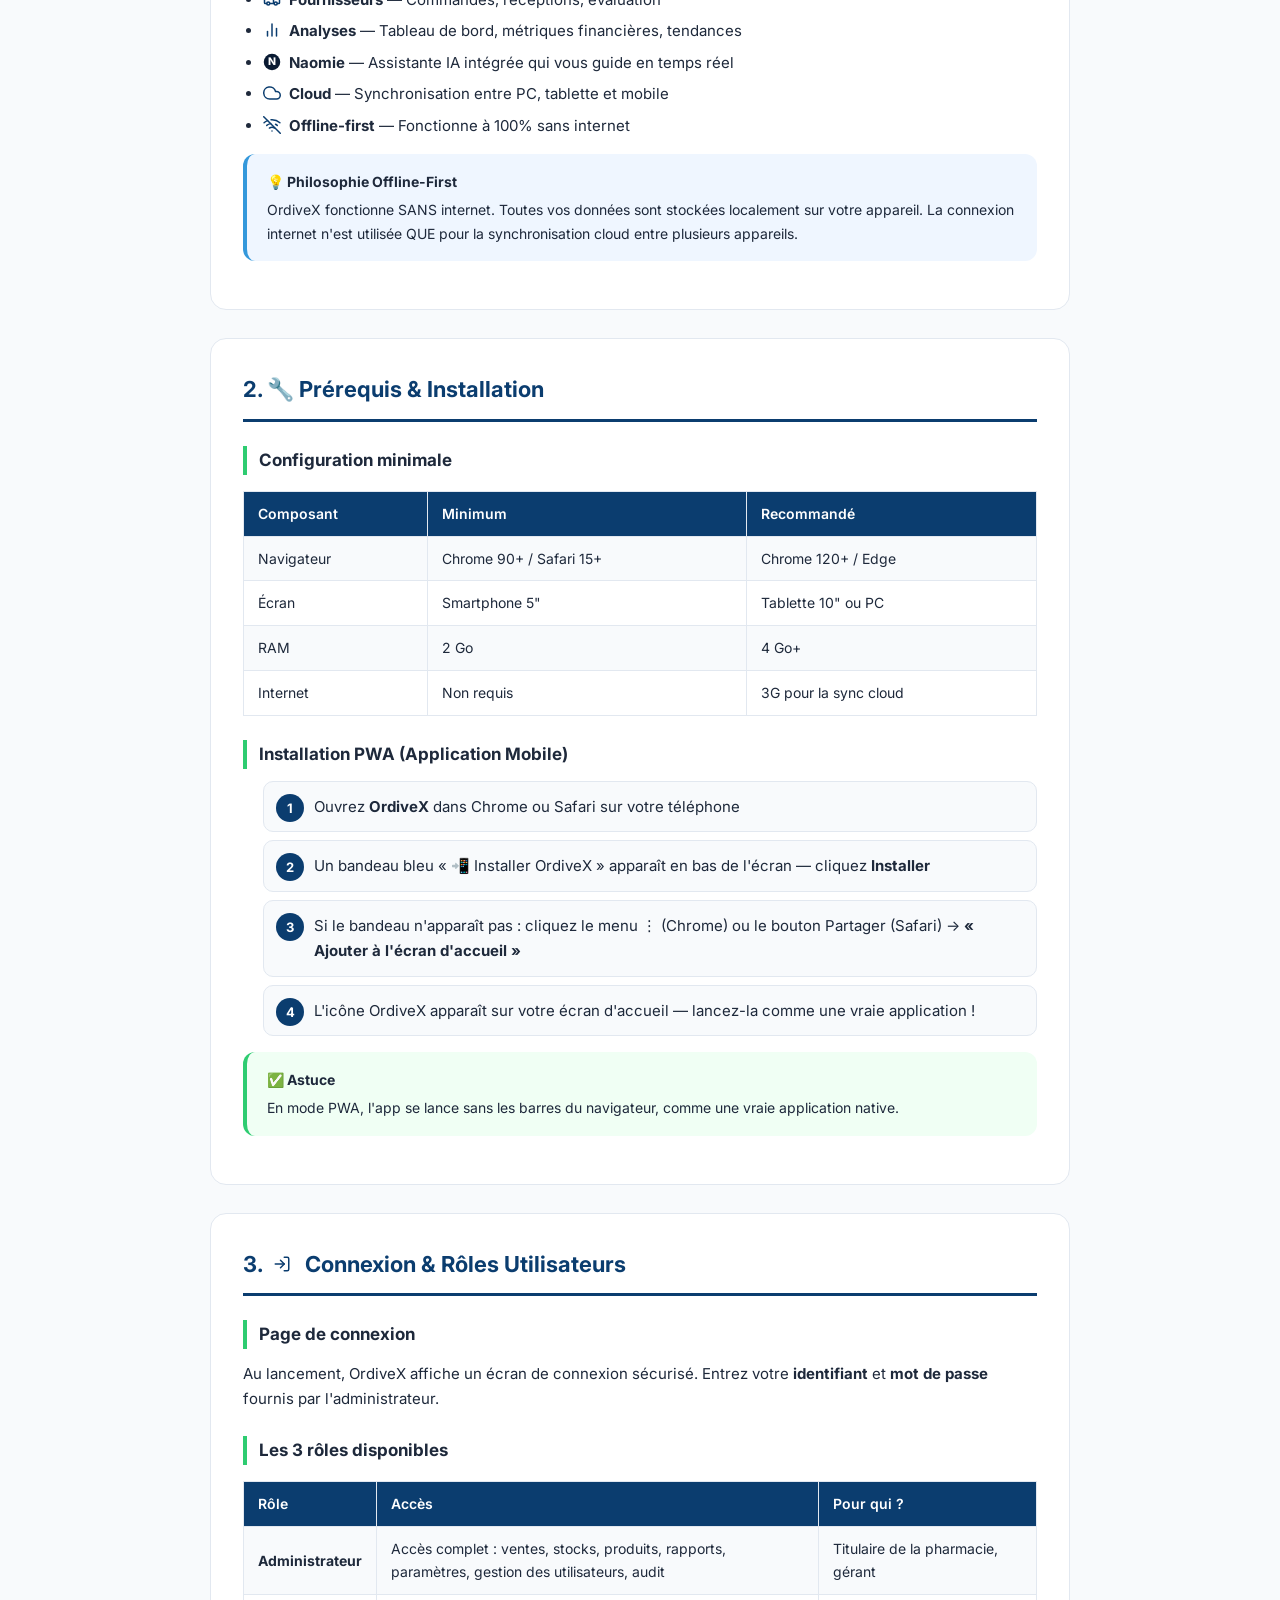
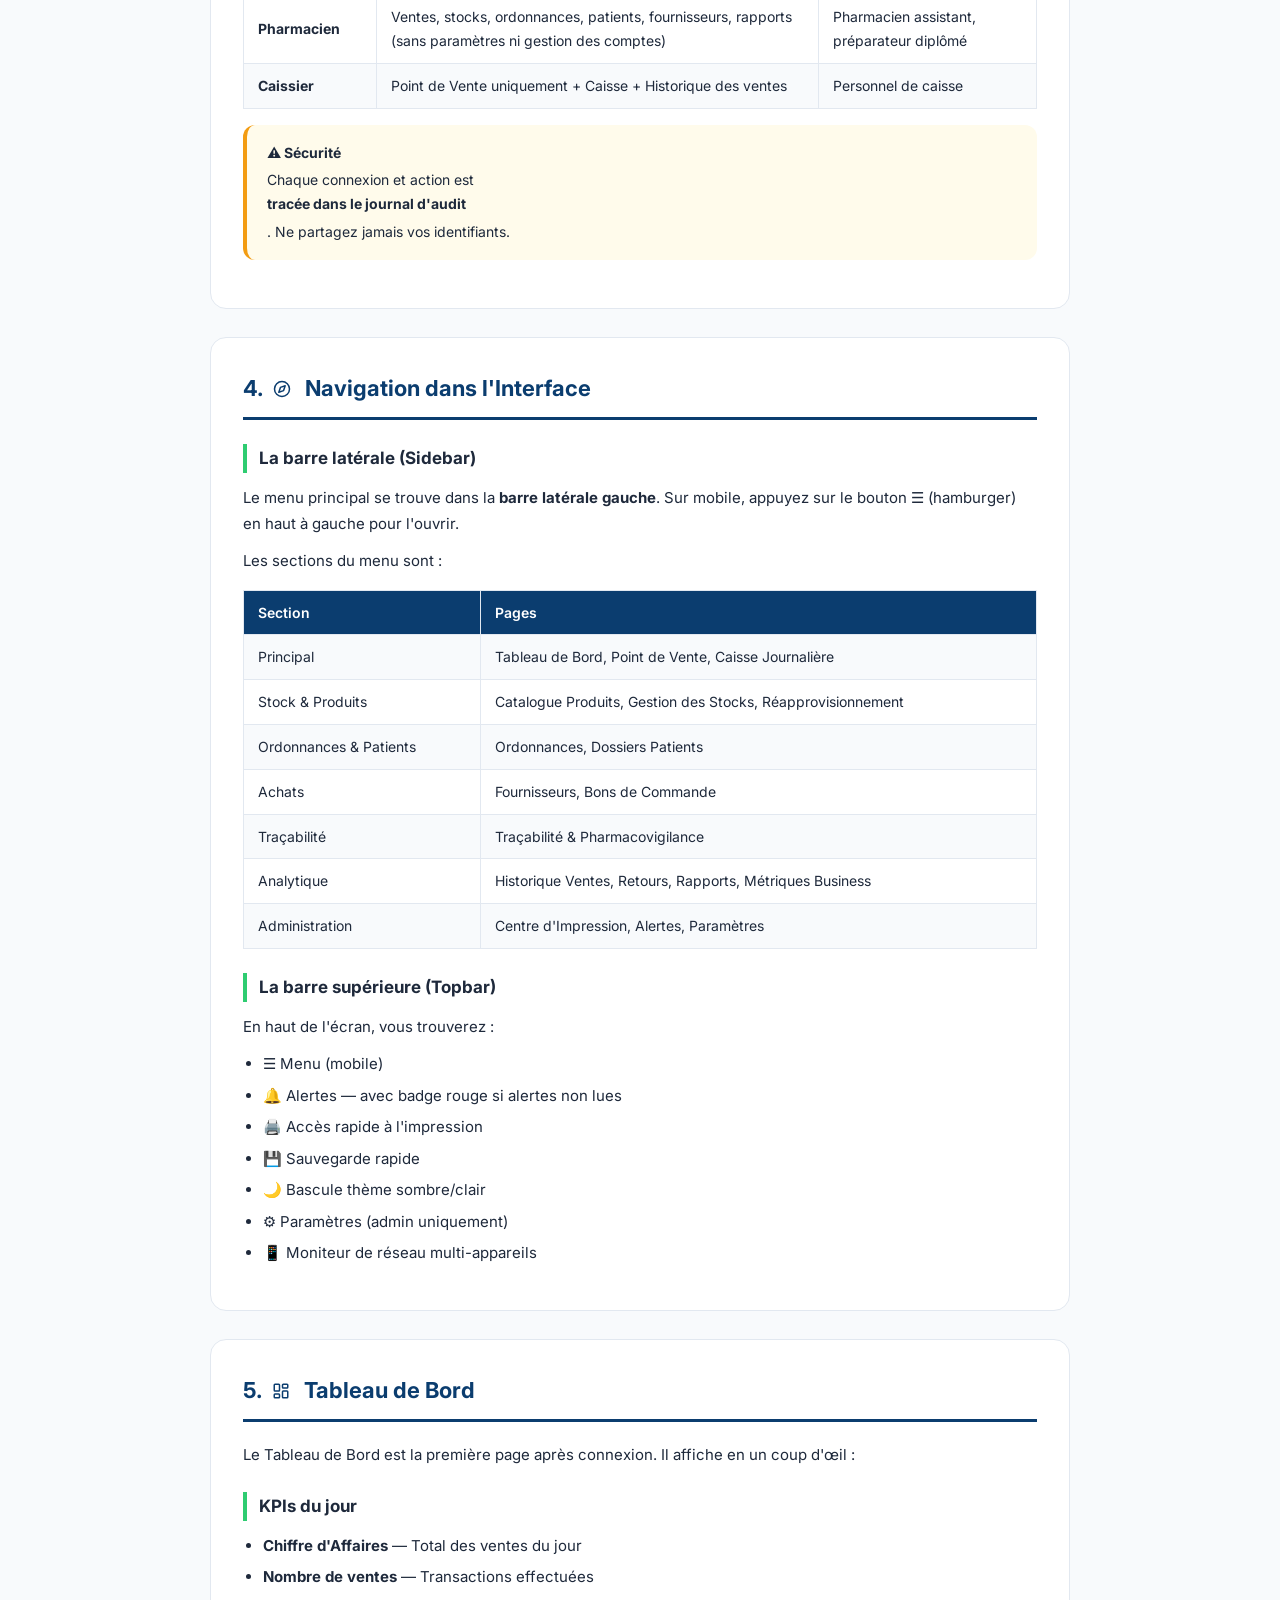
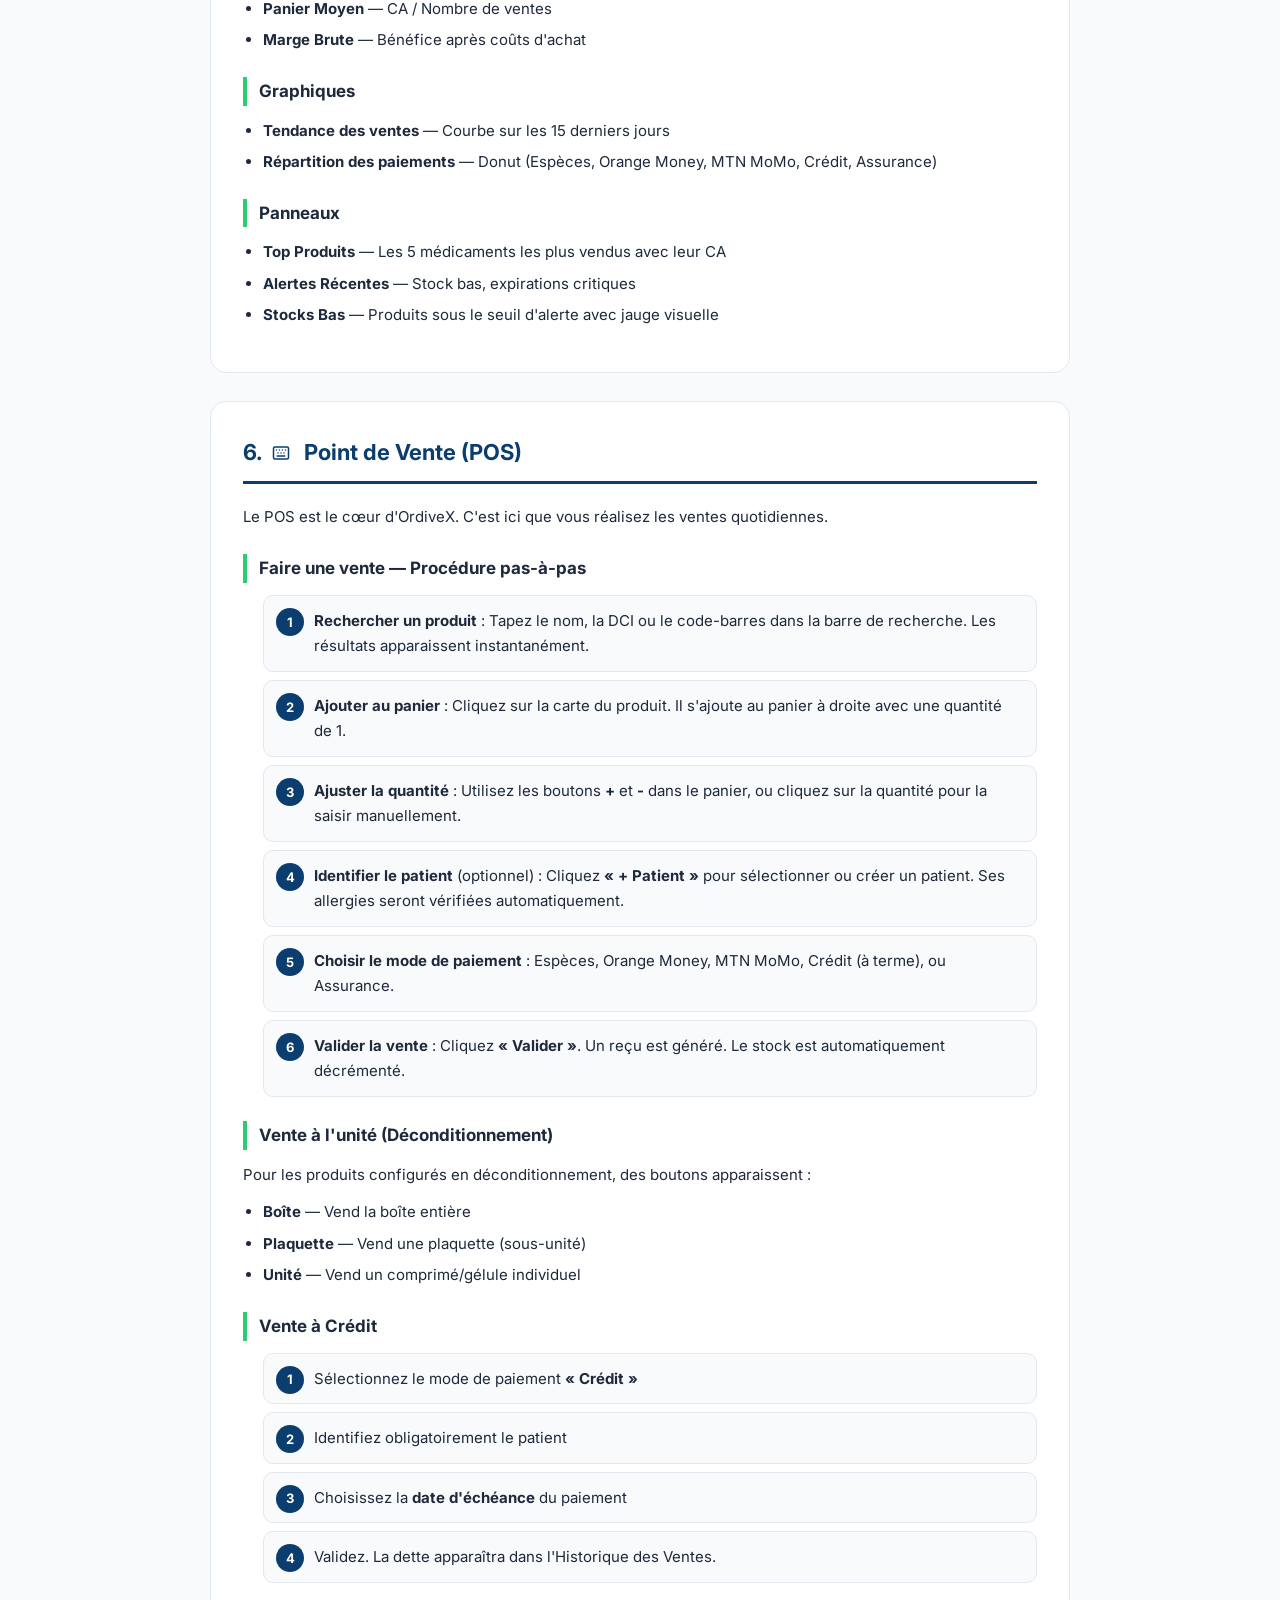
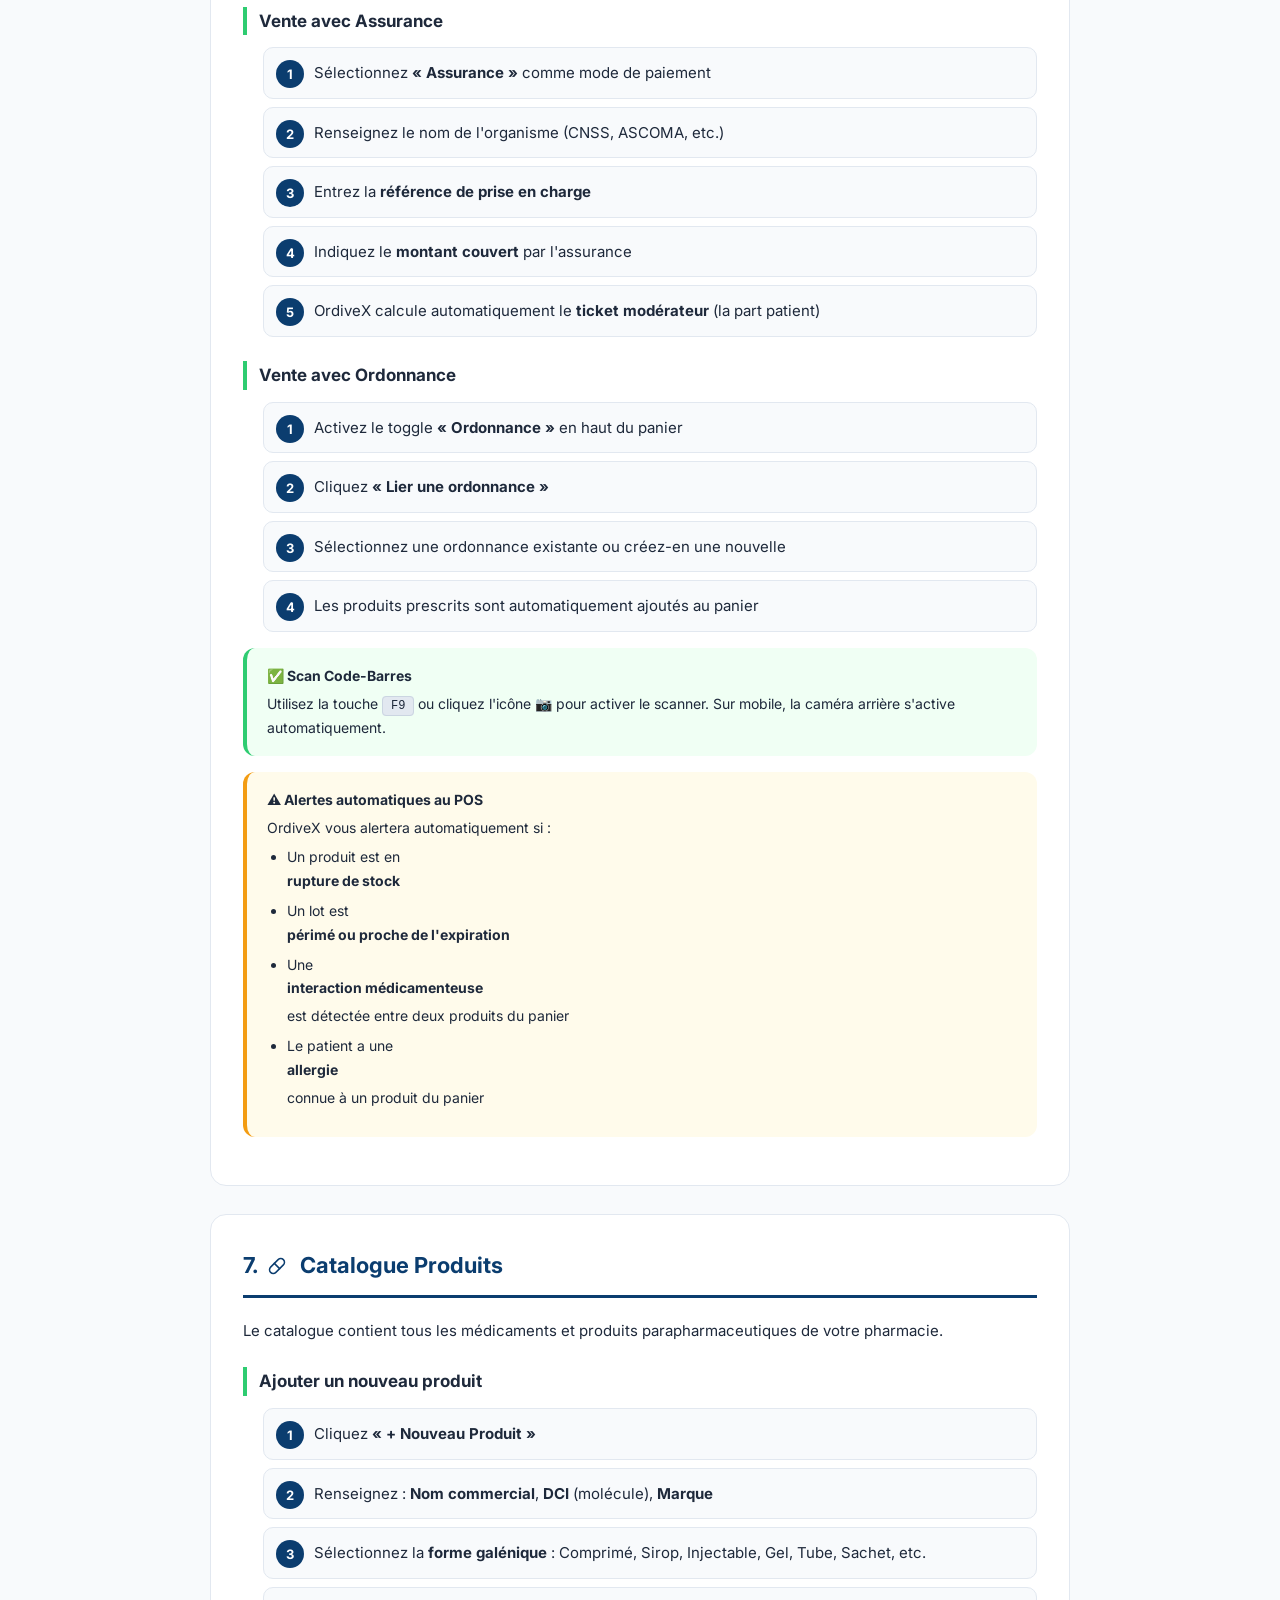
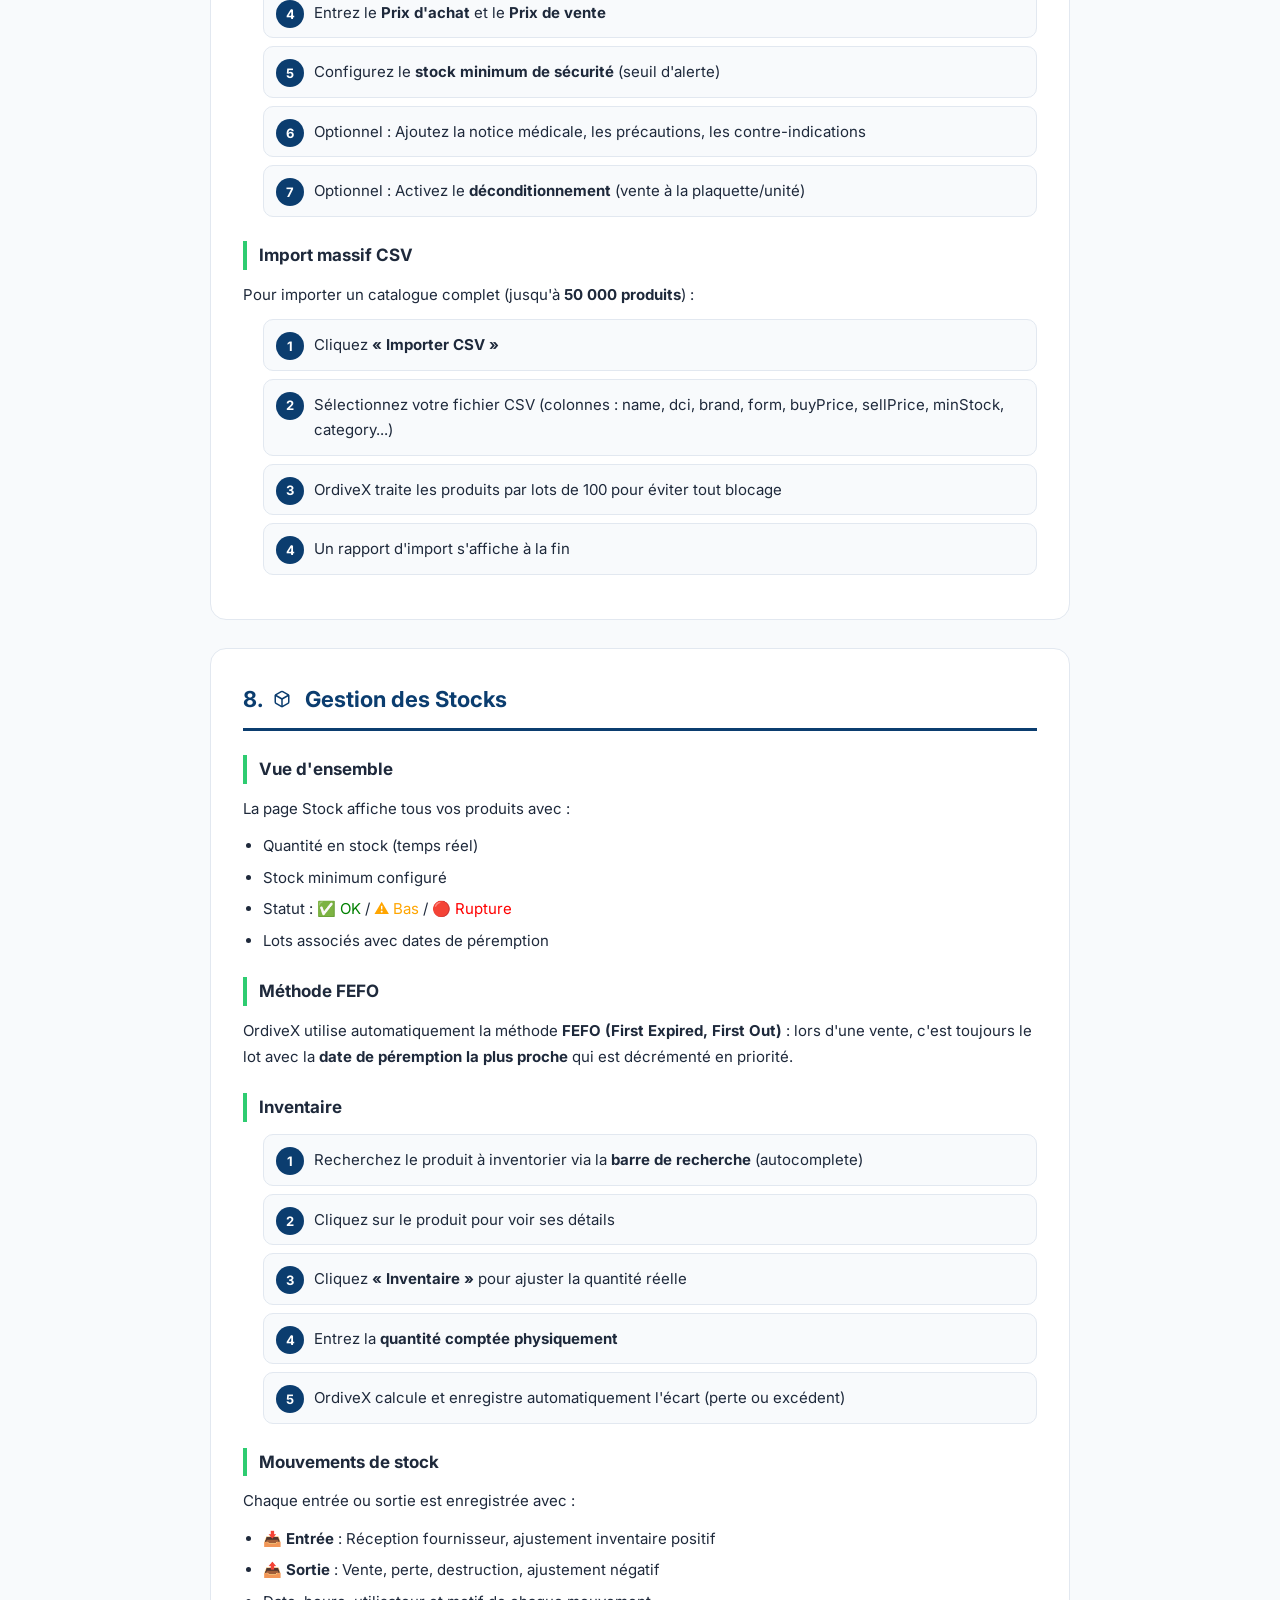
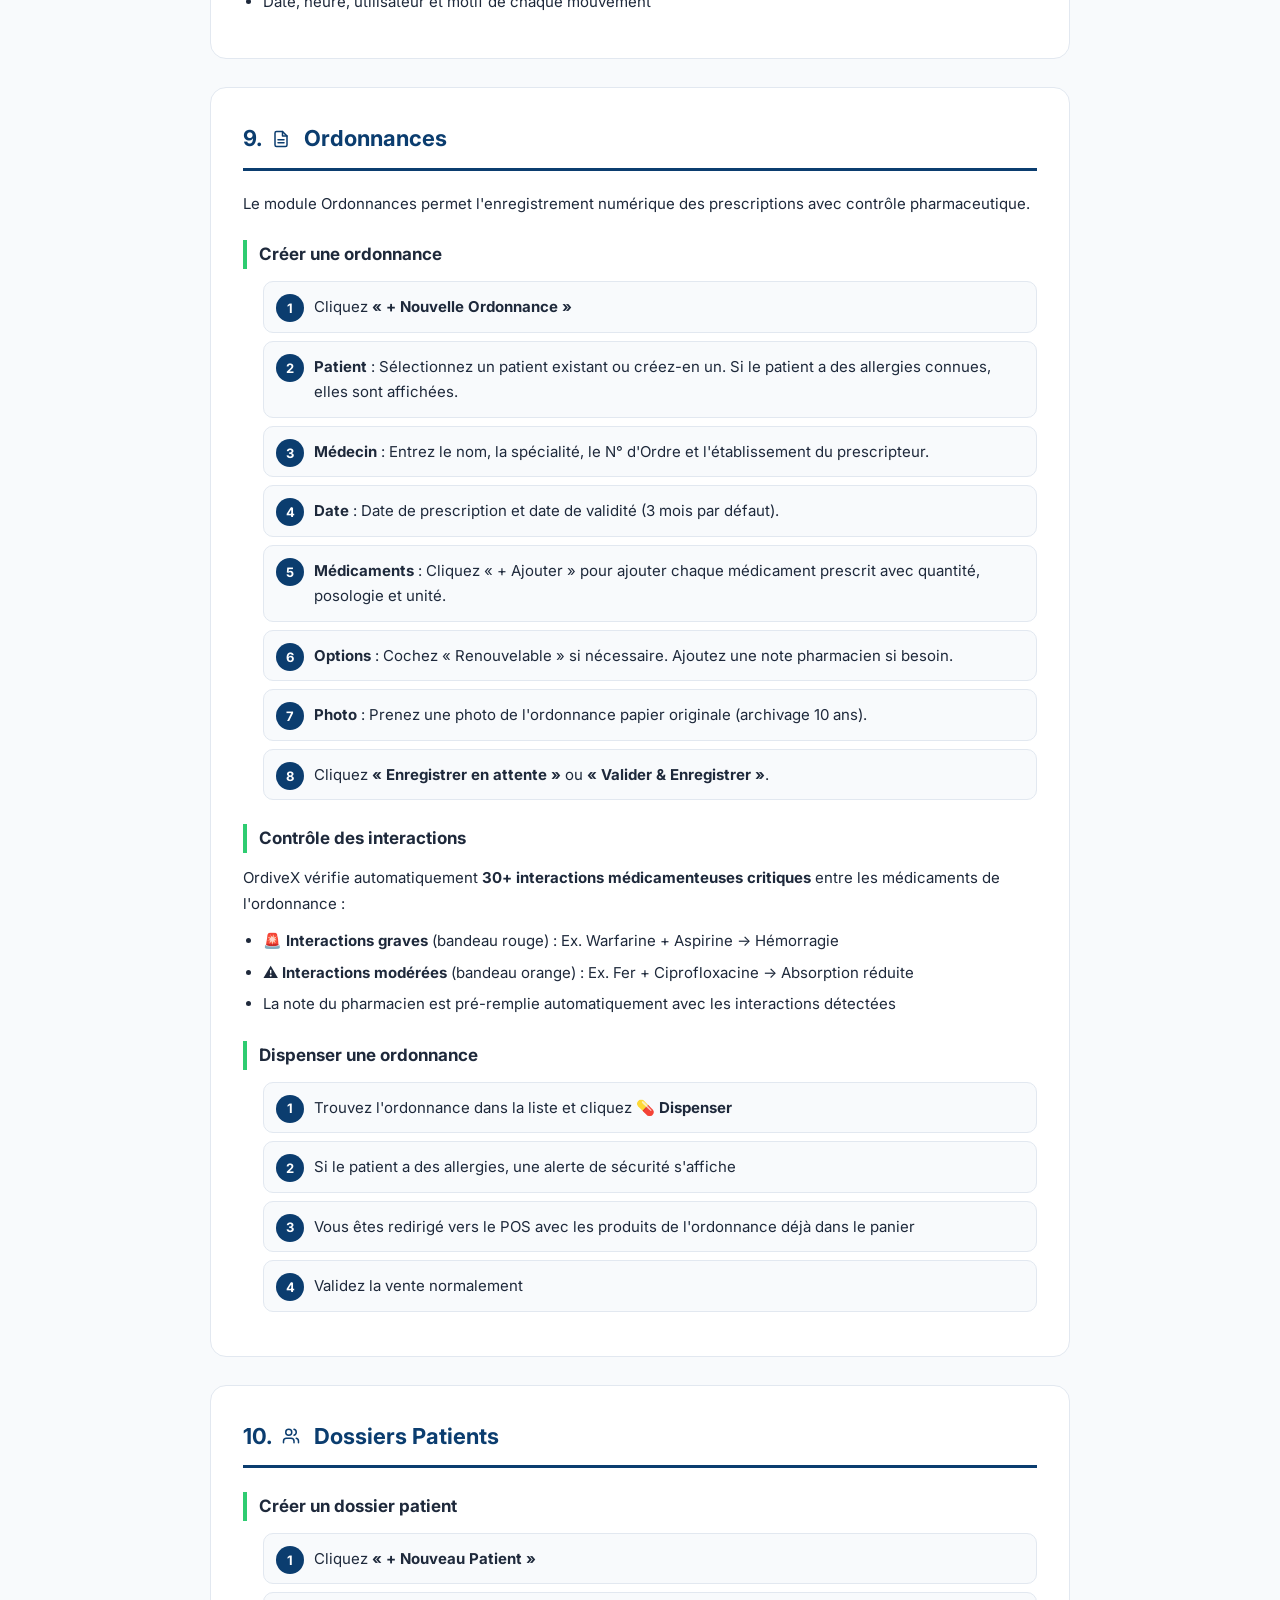
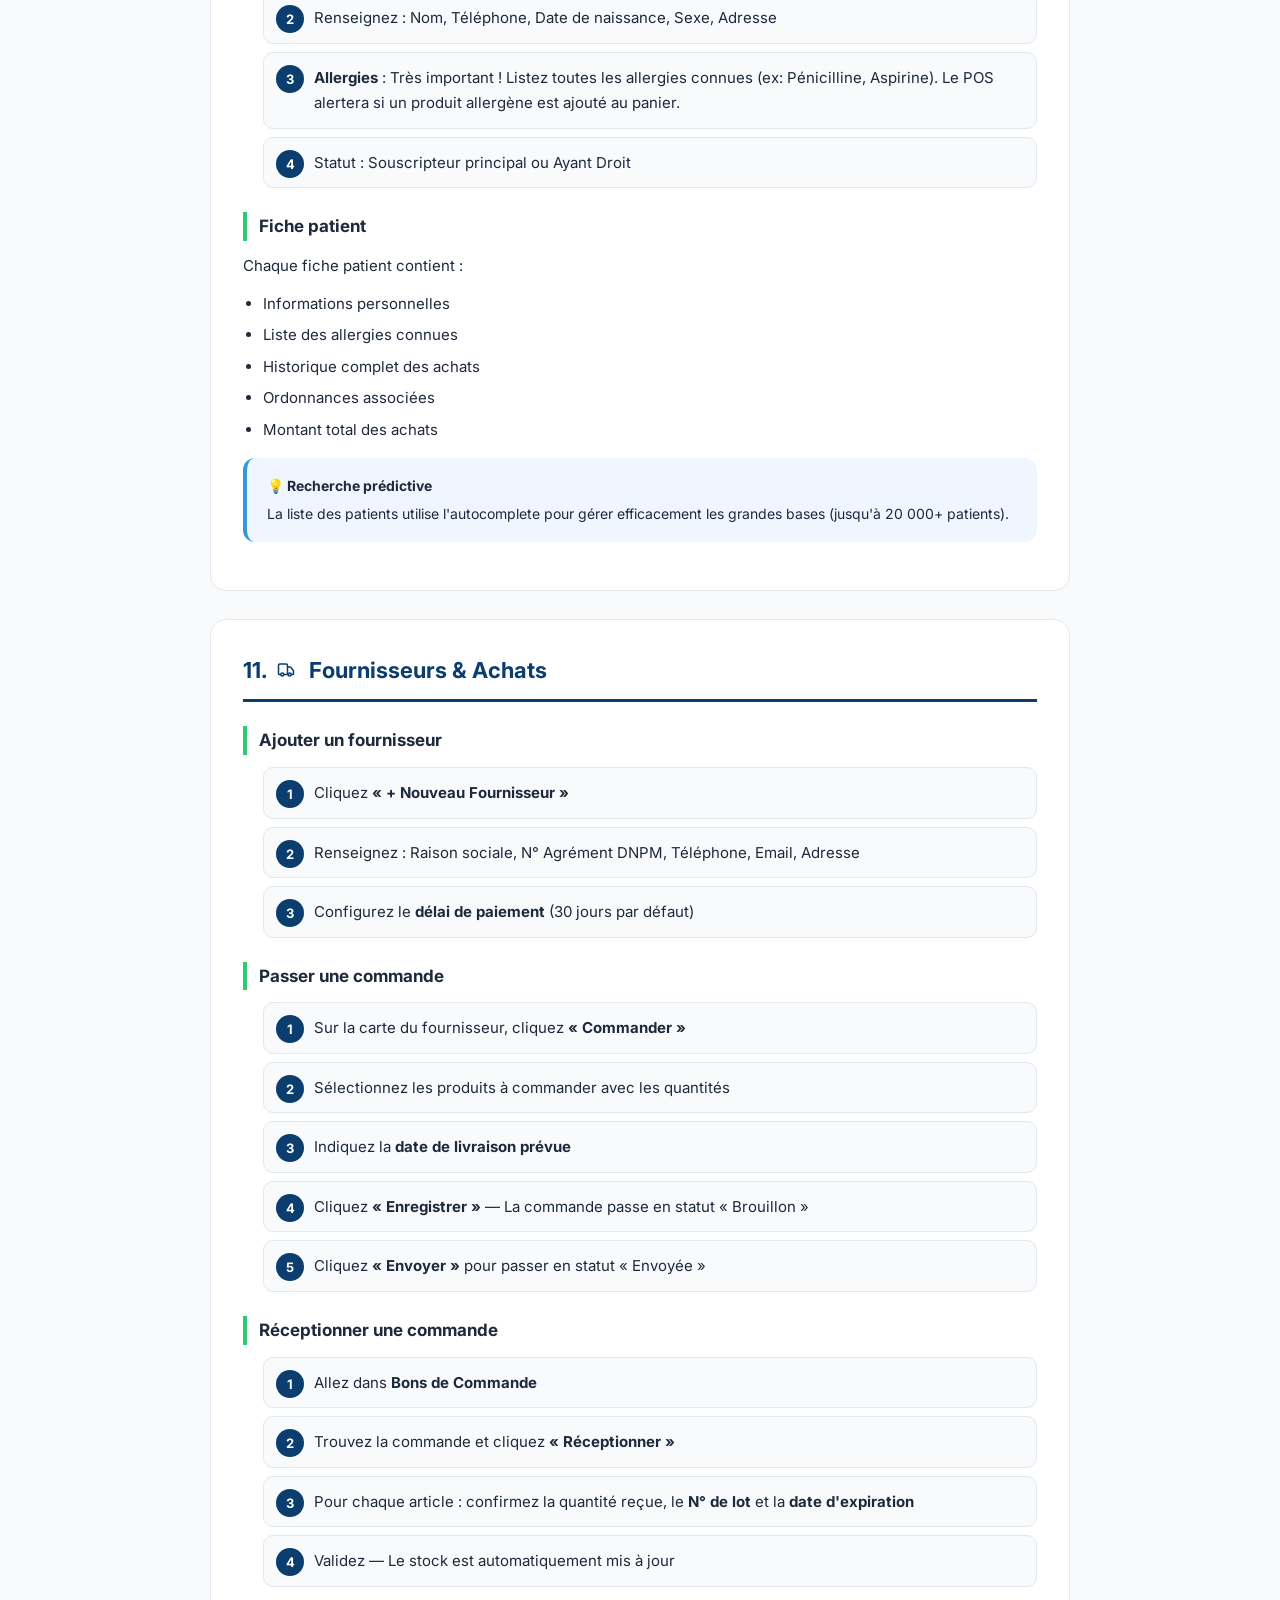
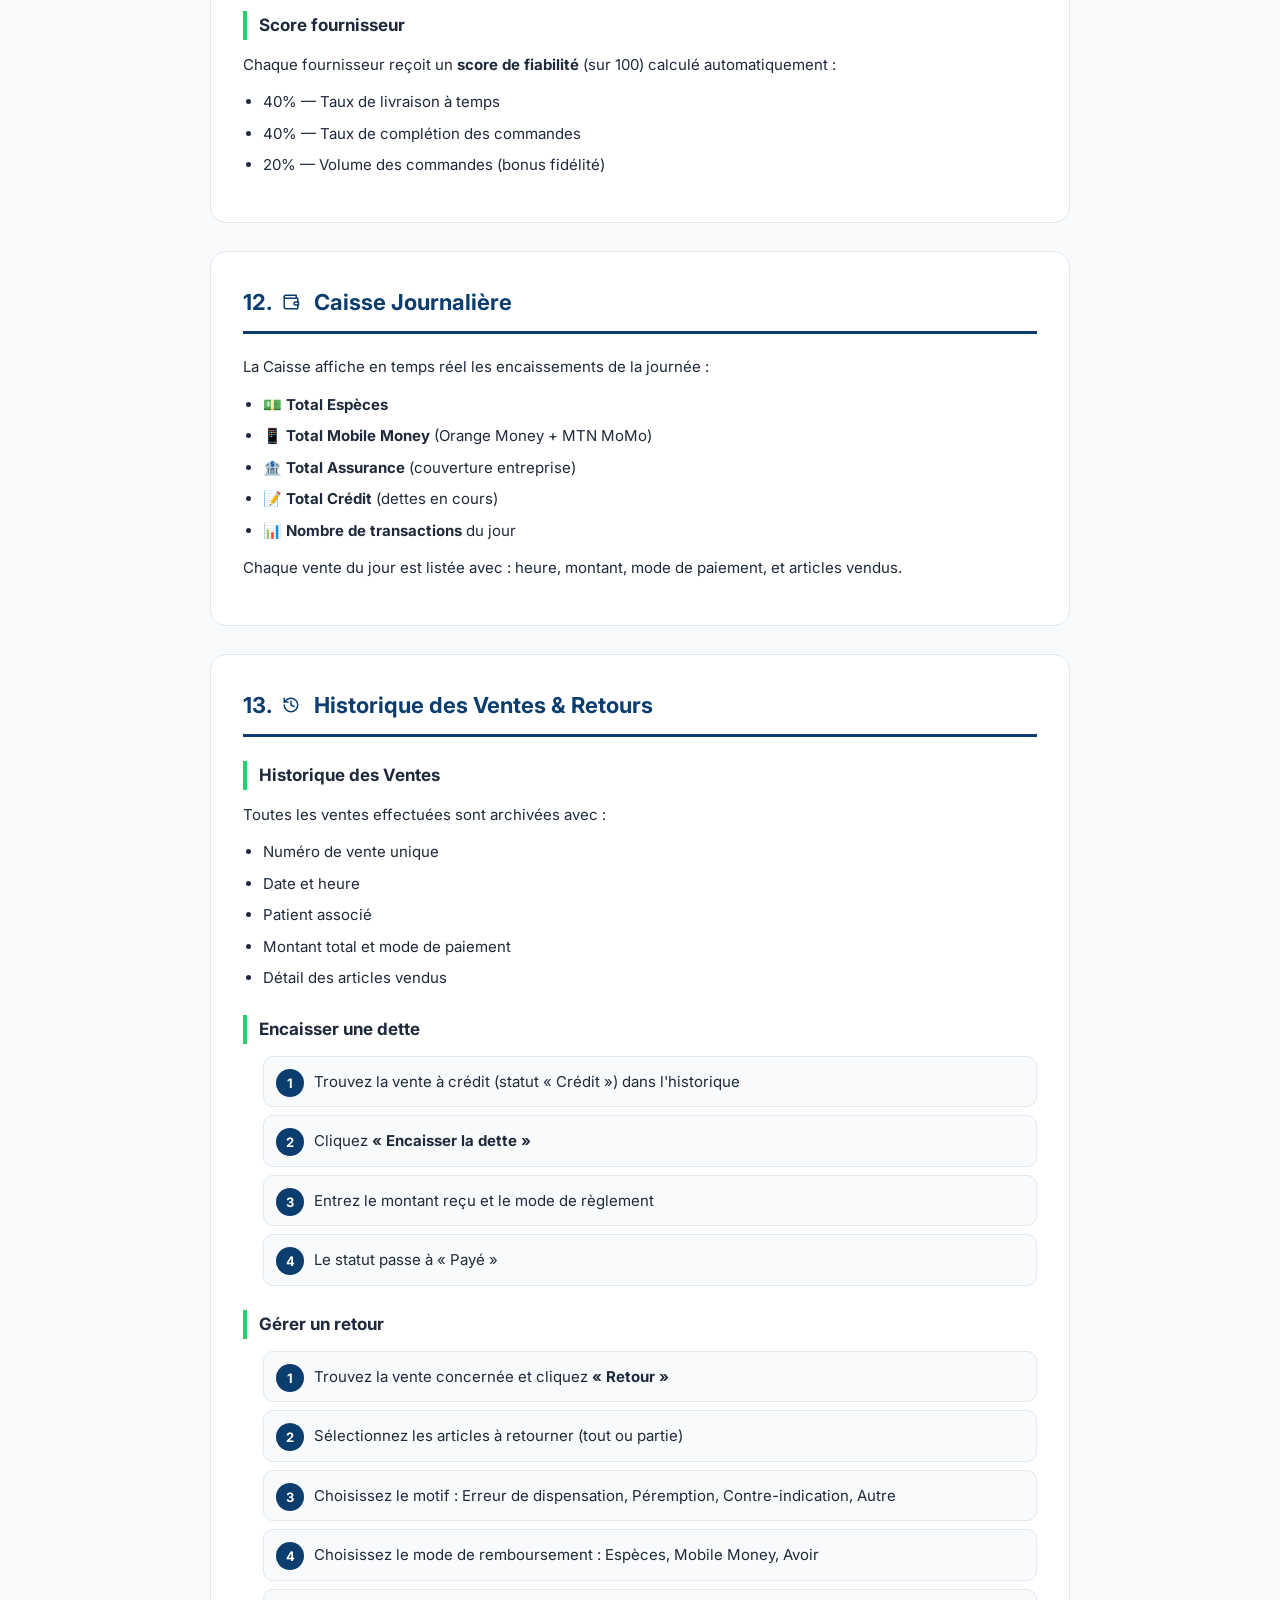
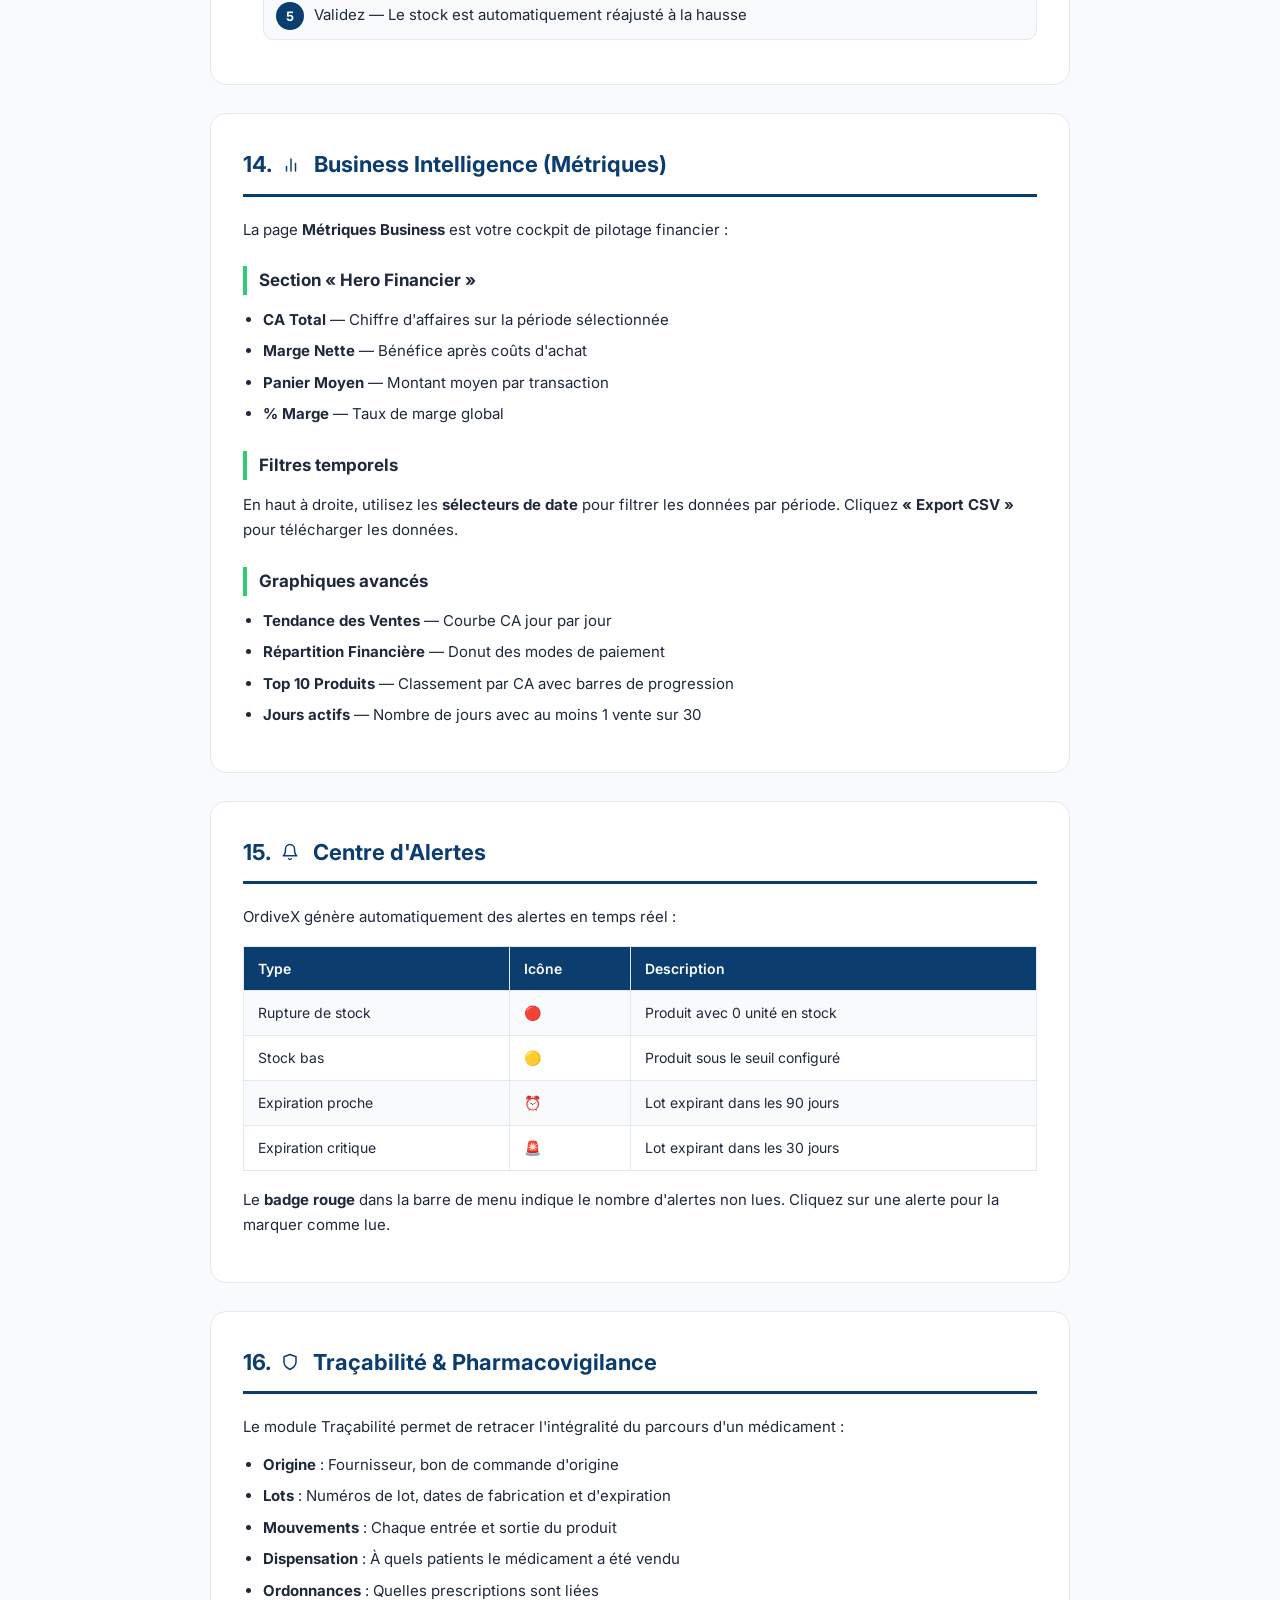
==== commit 6cc1fbf7: "docs: replace all emojis with professional SVG icons in user guide" ====
--- a/guide-utilisateur-ordivex.html
+++ b/guide-utilisateur-ordivex.html
@@ -382,7 +382,7 @@
 
     <!-- ═══════════════════════════════════════ TABLE DES MATIÈRES ═══════════════════════════════════════ -->
     <div class="toc">
-      <h2>📑 Table des Matières</h2>
+      <h2><svg style="width:18px;height:18px;vertical-align:-3px;margin-right:4px" viewBox="0 0 24 24" fill="none" stroke="#0B3D6F" stroke-width="2" stroke-linecap="round" stroke-linejoin="round"><path d="M4 6h16"/><path d="M4 12h16"/><path d="M4 18h12"/></svg> Table des Matières</h2>
       <ol>
         <li><a href="#intro">Présentation d'OrdiveX</a></li>
         <li><a href="#prereqs">Prérequis & Installation</a></li>
@@ -402,7 +402,7 @@
         <li><a href="#tracabilite">Traçabilité & Pharmacovigilance</a></li>
         <li><a href="#impression">Centre d'Impression</a></li>
         <li><a href="#parametres">Paramètres & Administration</a></li>
-        <li><a href="#naomie">🤖 Naomie — L'Assistante IA</a></li>
+        <li><a href="#naomie"><svg style="width:18px;height:18px;vertical-align:-3px;margin-right:4px" viewBox="0 0 24 24"><circle cx="12" cy="12" r="11" fill="#091a32"/><text x="12" y="16.5" text-anchor="middle" fill="white" font-size="14" font-weight="800" font-family="Inter,sans-serif">N</text></svg> Naomie AI — Assistante Intelligente</a></li>
         <li><a href="#cloud">Synchronisation Cloud Multi-Appareils</a></li>
         <li><a href="#mobile">Utilisation sur Mobile</a></li>
         <li><a href="#raccourcis">Raccourcis Clavier</a></li>
@@ -412,20 +412,20 @@
 
     <!-- ═══════ 1. PRÉSENTATION ═══════ -->
     <div class="section" id="intro">
-      <h2>1. 🏥 Présentation d'OrdiveX</h2>
+      <h2>1. <svg style="width:18px;height:18px;vertical-align:-3px;margin-right:4px" viewBox="0 0 24 24" fill="none" stroke="#0B3D6F" stroke-width="2" stroke-linecap="round" stroke-linejoin="round"><path d="M3 21h18"/><path d="M9 8h1"/><path d="M9 12h1"/><path d="M9 16h1"/><path d="M14 8h1"/><path d="M14 12h1"/><path d="M14 16h1"/><path d="M5 21V5a2 2 0 0 1 2-2h10a2 2 0 0 1 2 2v16"/></svg> Présentation d'OrdiveX</h2>
       <p><strong>OrdiveX</strong> est un ERP (Enterprise Resource Planning) pharmaceutique conçu spécifiquement pour les
         pharmacies d'Afrique francophone. Il permet de gérer l'intégralité de votre officine depuis un seul outil :</p>
       <ul>
-        <li>🛒 <strong>Ventes</strong> — POS ultra-rapide avec scan code-barres</li>
-        <li>📦 <strong>Stocks</strong> — Gestion automatique FEFO (First Expired, First Out)</li>
-        <li>💊 <strong>Catalogue</strong> — 50 000+ produits avec DCI, formes, et notices</li>
-        <li>📋 <strong>Ordonnances</strong> — Enregistrement numérique avec interactions médicamenteuses</li>
-        <li>👤 <strong>Patients</strong> — Dossiers complets avec allergies et historique</li>
-        <li>🚚 <strong>Fournisseurs</strong> — Commandes, réceptions, évaluation</li>
-        <li>📊 <strong>Analyses</strong> — Tableau de bord, métriques financières, tendances</li>
-        <li>🤖 <strong>Naomie</strong> — Assistante IA intégrée qui vous guide en temps réel</li>
-        <li>☁️ <strong>Cloud</strong> — Synchronisation entre PC, tablette et mobile</li>
-        <li>📴 <strong>Offline-first</strong> — Fonctionne à 100% sans internet</li>
+        <li><svg style="width:18px;height:18px;vertical-align:-3px;margin-right:4px" viewBox="0 0 24 24" fill="none" stroke="#0B3D6F" stroke-width="2" stroke-linecap="round" stroke-linejoin="round"><circle cx="9" cy="21" r="1"/><circle cx="20" cy="21" r="1"/><path d="M1 1h4l2.68 13.39a2 2 0 0 0 2 1.61h9.72a2 2 0 0 0 2-1.61L23 6H6"/></svg> <strong>Ventes</strong> — POS ultra-rapide avec scan code-barres</li>
+        <li><svg style="width:18px;height:18px;vertical-align:-3px;margin-right:4px" viewBox="0 0 24 24" fill="none" stroke="#0B3D6F" stroke-width="2" stroke-linecap="round" stroke-linejoin="round"><path d="M21 8a2 2 0 0 0-1-1.73l-7-4a2 2 0 0 0-2 0l-7 4A2 2 0 0 0 3 8v8a2 2 0 0 0 1 1.73l7 4a2 2 0 0 0 2 0l7-4A2 2 0 0 0 21 16Z"/><path d="m3.3 7 8.7 5 8.7-5"/><path d="M12 22V12"/></svg> <strong>Stocks</strong> — Gestion automatique FEFO (First Expired, First Out)</li>
+        <li><svg style="width:18px;height:18px;vertical-align:-3px;margin-right:4px" viewBox="0 0 24 24" fill="none" stroke="#0B3D6F" stroke-width="2" stroke-linecap="round" stroke-linejoin="round"><path d="m10.5 20.5 10-10a4.95 4.95 0 1 0-7-7l-10 10a4.95 4.95 0 1 0 7 7Z"/><path d="m8.5 8.5 7 7"/></svg> <strong>Catalogue</strong> — 50 000+ produits avec DCI, formes, et notices</li>
+        <li><svg style="width:18px;height:18px;vertical-align:-3px;margin-right:4px" viewBox="0 0 24 24" fill="none" stroke="#0B3D6F" stroke-width="2" stroke-linecap="round" stroke-linejoin="round"><path d="M14 2H6a2 2 0 0 0-2 2v16a2 2 0 0 0 2 2h12a2 2 0 0 0 2-2V8z"/><polyline points="14 2 14 8 20 8"/><line x1="16" y1="13" x2="8" y2="13"/><line x1="16" y1="17" x2="8" y2="17"/></svg> <strong>Ordonnances</strong> — Enregistrement numérique avec interactions médicamenteuses</li>
+        <li><svg style="width:18px;height:18px;vertical-align:-3px;margin-right:4px" viewBox="0 0 24 24" fill="none" stroke="#0B3D6F" stroke-width="2" stroke-linecap="round" stroke-linejoin="round"><path d="M16 21v-2a4 4 0 0 0-4-4H6a4 4 0 0 0-4 4v2"/><circle cx="9" cy="7" r="4"/><path d="M22 21v-2a4 4 0 0 0-3-3.87"/><path d="M16 3.13a4 4 0 0 1 0 7.75"/></svg> <strong>Patients</strong> — Dossiers complets avec allergies et historique</li>
+        <li><svg style="width:18px;height:18px;vertical-align:-3px;margin-right:4px" viewBox="0 0 24 24" fill="none" stroke="#0B3D6F" stroke-width="2" stroke-linecap="round" stroke-linejoin="round"><path d="M14 18V6a2 2 0 0 0-2-2H4a2 2 0 0 0-2 2v11a1 1 0 0 0 1 1h2"/><path d="M15 18H9"/><path d="M19 18h2a1 1 0 0 0 1-1v-3.65a1 1 0 0 0-.22-.624l-3.48-4.35A1 1 0 0 0 17.52 8H14"/><circle cx="17" cy="18" r="2"/><circle cx="7" cy="18" r="2"/></svg> <strong>Fournisseurs</strong> — Commandes, réceptions, évaluation</li>
+        <li><svg style="width:18px;height:18px;vertical-align:-3px;margin-right:4px" viewBox="0 0 24 24" fill="none" stroke="#0B3D6F" stroke-width="2" stroke-linecap="round" stroke-linejoin="round"><line x1="18" y1="20" x2="18" y2="10"/><line x1="12" y1="20" x2="12" y2="4"/><line x1="6" y1="20" x2="6" y2="14"/></svg> <strong>Analyses</strong> — Tableau de bord, métriques financières, tendances</li>
+        <li><svg style="width:18px;height:18px;vertical-align:-3px;margin-right:4px" viewBox="0 0 24 24"><circle cx="12" cy="12" r="11" fill="#091a32"/><text x="12" y="16.5" text-anchor="middle" fill="white" font-size="14" font-weight="800" font-family="Inter,sans-serif">N</text></svg> <strong>Naomie</strong> — Assistante IA intégrée qui vous guide en temps réel</li>
+        <li><svg style="width:18px;height:18px;vertical-align:-3px;margin-right:4px" viewBox="0 0 24 24" fill="none" stroke="#0B3D6F" stroke-width="2" stroke-linecap="round" stroke-linejoin="round"><path d="M18 10h-1.26A8 8 0 1 0 9 20h9a5 5 0 0 0 0-10z"/></svg> <strong>Cloud</strong> — Synchronisation entre PC, tablette et mobile</li>
+        <li><svg style="width:18px;height:18px;vertical-align:-3px;margin-right:4px" viewBox="0 0 24 24" fill="none" stroke="#0B3D6F" stroke-width="2" stroke-linecap="round" stroke-linejoin="round"><line x1="1" y1="1" x2="23" y2="23"/><path d="M16.72 11.06A10.94 10.94 0 0 1 19 12.55"/><path d="M5 12.55a10.94 10.94 0 0 1 5.17-2.39"/><path d="M10.71 5.05A16 16 0 0 1 22.56 9"/><path d="M1.42 9a15.91 15.91 0 0 1 4.7-2.88"/><path d="M8.53 16.11a6 6 0 0 1 6.95 0"/><line x1="12" y1="20" x2="12.01" y2="20"/></svg> <strong>Offline-first</strong> — Fonctionne à 100% sans internet</li>
       </ul>
 
       <div class="important">
@@ -484,7 +484,7 @@
 
     <!-- ═══════ 3. CONNEXION ═══════ -->
     <div class="section" id="connexion">
-      <h2>3. 🔐 Connexion & Rôles Utilisateurs</h2>
+      <h2>3. <svg style="width:18px;height:18px;vertical-align:-3px;margin-right:4px" viewBox="0 0 24 24" fill="none" stroke="#0B3D6F" stroke-width="2" stroke-linecap="round" stroke-linejoin="round"><path d="M15 3h4a2 2 0 0 1 2 2v14a2 2 0 0 1-2 2h-4"/><polyline points="10 17 15 12 10 7"/><line x1="15" y1="12" x2="3" y2="12"/></svg> Connexion & Rôles Utilisateurs</h2>
       <h3>Page de connexion</h3>
       <p>Au lancement, OrdiveX affiche un écran de connexion sécurisé. Entrez votre <strong>identifiant</strong> et
         <strong>mot de passe</strong> fournis par l'administrateur.</p>
@@ -523,7 +523,7 @@
 
     <!-- ═══════ 4. NAVIGATION ═══════ -->
     <div class="section" id="navigation">
-      <h2>4. 🧭 Navigation dans l'Interface</h2>
+      <h2>4. <svg style="width:18px;height:18px;vertical-align:-3px;margin-right:4px" viewBox="0 0 24 24" fill="none" stroke="#0B3D6F" stroke-width="2" stroke-linecap="round" stroke-linejoin="round"><circle cx="12" cy="12" r="10"/><polygon points="16.24 7.76 14.12 14.12 7.76 16.24 9.88 9.88 16.24 7.76"/></svg> Navigation dans l'Interface</h2>
       <h3>La barre latérale (Sidebar)</h3>
       <p>Le menu principal se trouve dans la <strong>barre latérale gauche</strong>. Sur mobile, appuyez sur le bouton
         <strong>☰</strong> (hamburger) en haut à gauche pour l'ouvrir.</p>
@@ -578,7 +578,7 @@
 
     <!-- ═══════ 5. DASHBOARD ═══════ -->
     <div class="section" id="dashboard">
-      <h2>5. 📊 Tableau de Bord</h2>
+      <h2>5. <svg style="width:18px;height:18px;vertical-align:-3px;margin-right:4px" viewBox="0 0 24 24" fill="none" stroke="#0B3D6F" stroke-width="2" stroke-linecap="round" stroke-linejoin="round"><rect x="3" y="3" width="7" height="9" rx="1"/><rect x="14" y="3" width="7" height="5" rx="1"/><rect x="14" y="12" width="7" height="9" rx="1"/><rect x="3" y="16" width="7" height="5" rx="1"/></svg> Tableau de Bord</h2>
       <p>Le Tableau de Bord est la première page après connexion. Il affiche en un coup d'œil :</p>
       <h3>KPIs du jour</h3>
       <ul>
@@ -602,7 +602,7 @@
 
     <!-- ═══════ 6. POS ═══════ -->
     <div class="section" id="pos">
-      <h2>6. 🛒 Point de Vente (POS)</h2>
+      <h2>6. <svg style="width:18px;height:18px;vertical-align:-3px;margin-right:4px" viewBox="0 0 24 24" fill="none" stroke="#0B3D6F" stroke-width="2" stroke-linecap="round" stroke-linejoin="round"><rect x="2" y="4" width="20" height="16" rx="2"/><path d="M6 8h.01"/><path d="M10 8h.01"/><path d="M14 8h.01"/><path d="M18 8h.01"/><path d="M8 12h.01"/><path d="M12 12h.01"/><path d="M16 12h.01"/><path d="M7 16h10"/></svg> Point de Vente (POS)</h2>
       <p>Le POS est le cœur d'OrdiveX. C'est ici que vous réalisez les ventes quotidiennes.</p>
 
       <h3>Faire une vente — Procédure pas-à-pas</h3>
@@ -674,7 +674,7 @@
 
     <!-- ═══════ 7. CATALOGUE ═══════ -->
     <div class="section" id="catalogue">
-      <h2>7. 💊 Catalogue Produits</h2>
+      <h2>7. <svg style="width:18px;height:18px;vertical-align:-3px;margin-right:4px" viewBox="0 0 24 24" fill="none" stroke="#0B3D6F" stroke-width="2" stroke-linecap="round" stroke-linejoin="round"><path d="m10.5 20.5 10-10a4.95 4.95 0 1 0-7-7l-10 10a4.95 4.95 0 1 0 7 7Z"/><path d="m8.5 8.5 7 7"/></svg> Catalogue Produits</h2>
       <p>Le catalogue contient tous les médicaments et produits parapharmaceutiques de votre pharmacie.</p>
 
       <h3>Ajouter un nouveau produit</h3>
@@ -701,7 +701,7 @@
 
     <!-- ═══════ 8. STOCK ═══════ -->
     <div class="section" id="stock">
-      <h2>8. 📦 Gestion des Stocks</h2>
+      <h2>8. <svg style="width:18px;height:18px;vertical-align:-3px;margin-right:4px" viewBox="0 0 24 24" fill="none" stroke="#0B3D6F" stroke-width="2" stroke-linecap="round" stroke-linejoin="round"><path d="M21 8a2 2 0 0 0-1-1.73l-7-4a2 2 0 0 0-2 0l-7 4A2 2 0 0 0 3 8v8a2 2 0 0 0 1 1.73l7 4a2 2 0 0 0 2 0l7-4A2 2 0 0 0 21 16Z"/><path d="m3.3 7 8.7 5 8.7-5"/><path d="M12 22V12"/></svg> Gestion des Stocks</h2>
 
       <h3>Vue d'ensemble</h3>
       <p>La page Stock affiche tous vos produits avec :</p>
@@ -738,7 +738,7 @@
 
     <!-- ═══════ 9. ORDONNANCES ═══════ -->
     <div class="section" id="ordonnances">
-      <h2>9. 📋 Ordonnances</h2>
+      <h2>9. <svg style="width:18px;height:18px;vertical-align:-3px;margin-right:4px" viewBox="0 0 24 24" fill="none" stroke="#0B3D6F" stroke-width="2" stroke-linecap="round" stroke-linejoin="round"><path d="M14 2H6a2 2 0 0 0-2 2v16a2 2 0 0 0 2 2h12a2 2 0 0 0 2-2V8z"/><polyline points="14 2 14 8 20 8"/><line x1="16" y1="13" x2="8" y2="13"/><line x1="16" y1="17" x2="8" y2="17"/></svg> Ordonnances</h2>
       <p>Le module Ordonnances permet l'enregistrement numérique des prescriptions avec contrôle pharmaceutique.</p>
 
       <h3>Créer une ordonnance</h3>
@@ -778,7 +778,7 @@
 
     <!-- ═══════ 10. PATIENTS ═══════ -->
     <div class="section" id="patients">
-      <h2>10. 👤 Dossiers Patients</h2>
+      <h2>10. <svg style="width:18px;height:18px;vertical-align:-3px;margin-right:4px" viewBox="0 0 24 24" fill="none" stroke="#0B3D6F" stroke-width="2" stroke-linecap="round" stroke-linejoin="round"><path d="M16 21v-2a4 4 0 0 0-4-4H6a4 4 0 0 0-4 4v2"/><circle cx="9" cy="7" r="4"/><path d="M22 21v-2a4 4 0 0 0-3-3.87"/><path d="M16 3.13a4 4 0 0 1 0 7.75"/></svg> Dossiers Patients</h2>
       <h3>Créer un dossier patient</h3>
       <ol class="steps">
         <li>Cliquez <strong>« + Nouveau Patient »</strong></li>
@@ -807,7 +807,7 @@
 
     <!-- ═══════ 11. FOURNISSEURS ═══════ -->
     <div class="section" id="fournisseurs">
-      <h2>11. 🚚 Fournisseurs & Achats</h2>
+      <h2>11. <svg style="width:18px;height:18px;vertical-align:-3px;margin-right:4px" viewBox="0 0 24 24" fill="none" stroke="#0B3D6F" stroke-width="2" stroke-linecap="round" stroke-linejoin="round"><path d="M14 18V6a2 2 0 0 0-2-2H4a2 2 0 0 0-2 2v11a1 1 0 0 0 1 1h2"/><path d="M15 18H9"/><path d="M19 18h2a1 1 0 0 0 1-1v-3.65a1 1 0 0 0-.22-.624l-3.48-4.35A1 1 0 0 0 17.52 8H14"/><circle cx="17" cy="18" r="2"/><circle cx="7" cy="18" r="2"/></svg> Fournisseurs & Achats</h2>
 
       <h3>Ajouter un fournisseur</h3>
       <ol class="steps">
@@ -845,7 +845,7 @@
 
     <!-- ═══════ 12. CAISSE ═══════ -->
     <div class="section" id="caisse">
-      <h2>12. 💰 Caisse Journalière</h2>
+      <h2>12. <svg style="width:18px;height:18px;vertical-align:-3px;margin-right:4px" viewBox="0 0 24 24" fill="none" stroke="#0B3D6F" stroke-width="2" stroke-linecap="round" stroke-linejoin="round"><path d="M21 12V7H5a2 2 0 0 1 0-4h14v4"/><path d="M3 5v14a2 2 0 0 0 2 2h16v-5"/><path d="M18 12a2 2 0 0 0 0 4h4v-4Z"/></svg> Caisse Journalière</h2>
       <p>La Caisse affiche en temps réel les encaissements de la journée :</p>
       <ul>
         <li>💵 <strong>Total Espèces</strong></li>
@@ -859,7 +859,7 @@
 
     <!-- ═══════ 13. VENTES & RETOURS ═══════ -->
     <div class="section" id="ventes">
-      <h2>13. 📜 Historique des Ventes & Retours</h2>
+      <h2>13. <svg style="width:18px;height:18px;vertical-align:-3px;margin-right:4px" viewBox="0 0 24 24" fill="none" stroke="#0B3D6F" stroke-width="2" stroke-linecap="round" stroke-linejoin="round"><path d="M3 12a9 9 0 1 0 9-9 9.75 9.75 0 0 0-6.74 2.74L3 8"/><path d="M3 3v5h5"/><path d="M12 7v5l4 2"/></svg> Historique des Ventes & Retours</h2>
 
       <h3>Historique des Ventes</h3>
       <p>Toutes les ventes effectuées sont archivées avec :</p>
@@ -891,7 +891,7 @@
 
     <!-- ═══════ 14. METRICS ═══════ -->
     <div class="section" id="metrics">
-      <h2>14. 📈 Business Intelligence (Métriques)</h2>
+      <h2>14. <svg style="width:18px;height:18px;vertical-align:-3px;margin-right:4px" viewBox="0 0 24 24" fill="none" stroke="#0B3D6F" stroke-width="2" stroke-linecap="round" stroke-linejoin="round"><line x1="18" y1="20" x2="18" y2="10"/><line x1="12" y1="20" x2="12" y2="4"/><line x1="6" y1="20" x2="6" y2="14"/></svg> Business Intelligence (Métriques)</h2>
       <p>La page <strong>Métriques Business</strong> est votre cockpit de pilotage financier :</p>
 
       <h3>Section « Hero Financier »</h3>
@@ -917,7 +917,7 @@
 
     <!-- ═══════ 15. ALERTES ═══════ -->
     <div class="section" id="alertes">
-      <h2>15. 🔔 Centre d'Alertes</h2>
+      <h2>15. <svg style="width:18px;height:18px;vertical-align:-3px;margin-right:4px" viewBox="0 0 24 24" fill="none" stroke="#0B3D6F" stroke-width="2" stroke-linecap="round" stroke-linejoin="round"><path d="M6 8a6 6 0 0 1 12 0c0 7 3 9 3 9H3s3-2 3-9"/><path d="M10.3 21a1.94 1.94 0 0 0 3.4 0"/></svg> Centre d'Alertes</h2>
       <p>OrdiveX génère automatiquement des alertes en temps réel :</p>
       <table>
         <tr>
@@ -952,7 +952,7 @@
 
     <!-- ═══════ 16. TRAÇABILITÉ ═══════ -->
     <div class="section" id="tracabilite">
-      <h2>16. 🛡️ Traçabilité & Pharmacovigilance</h2>
+      <h2>16. <svg style="width:18px;height:18px;vertical-align:-3px;margin-right:4px" viewBox="0 0 24 24" fill="none" stroke="#0B3D6F" stroke-width="2" stroke-linecap="round" stroke-linejoin="round"><path d="M12 22s8-4 8-10V5l-8-3-8 3v7c0 6 8 10 8 10z"/></svg> Traçabilité & Pharmacovigilance</h2>
       <p>Le module Traçabilité permet de retracer l'intégralité du parcours d'un médicament :</p>
       <ul>
         <li><strong>Origine</strong> : Fournisseur, bon de commande d'origine</li>
@@ -970,7 +970,7 @@
 
     <!-- ═══════ 17. IMPRESSION ═══════ -->
     <div class="section" id="impression">
-      <h2>17. 🖨️ Centre d'Impression</h2>
+      <h2>17. <svg style="width:18px;height:18px;vertical-align:-3px;margin-right:4px" viewBox="0 0 24 24" fill="none" stroke="#0B3D6F" stroke-width="2" stroke-linecap="round" stroke-linejoin="round"><polyline points="6 9 6 2 18 2 18 9"/><path d="M6 18H4a2 2 0 0 1-2-2v-5a2 2 0 0 1 2-2h16a2 2 0 0 1 2 2v5a2 2 0 0 1-2 2h-2"/><rect x="6" y="14" width="12" height="8"/></svg> Centre d'Impression</h2>
       <p>Le Centre d'Impression permet de générer et imprimer :</p>
       <ul>
         <li><strong>Reçus de vente</strong> — Format 58mm ou 80mm pour imprimantes thermiques</li>
@@ -988,7 +988,7 @@
 
     <!-- ═══════ 18. PARAMÈTRES ═══════ -->
     <div class="section" id="parametres">
-      <h2>18. ⚙️ Paramètres & Administration</h2>
+      <h2>18. <svg style="width:18px;height:18px;vertical-align:-3px;margin-right:4px" viewBox="0 0 24 24" fill="none" stroke="#0B3D6F" stroke-width="2" stroke-linecap="round" stroke-linejoin="round"><circle cx="12" cy="12" r="3"/><path d="M19.4 15a1.65 1.65 0 0 0 .33 1.82l.06.06a2 2 0 0 1 0 2.83 2 2 0 0 1-2.83 0l-.06-.06a1.65 1.65 0 0 0-1.82-.33 1.65 1.65 0 0 0-1 1.51V21a2 2 0 0 1-2 2 2 2 0 0 1-2-2v-.09A1.65 1.65 0 0 0 9 19.4a1.65 1.65 0 0 0-1.82.33l-.06.06a2 2 0 0 1-2.83 0 2 2 0 0 1 0-2.83l.06-.06A1.65 1.65 0 0 0 4.68 15a1.65 1.65 0 0 0-1.51-1H3a2 2 0 0 1-2-2 2 2 0 0 1 2-2h.09A1.65 1.65 0 0 0 4.6 9a1.65 1.65 0 0 0-.33-1.82l-.06-.06a2 2 0 0 1 0-2.83 2 2 0 0 1 2.83 0l.06.06A1.65 1.65 0 0 0 9 4.68a1.65 1.65 0 0 0 1-1.51V3a2 2 0 0 1 2-2 2 2 0 0 1 2 2v.09a1.65 1.65 0 0 0 1 1.51 1.65 1.65 0 0 0 1.82-.33l.06-.06a2 2 0 0 1 2.83 0 2 2 0 0 1 0 2.83l-.06.06A1.65 1.65 0 0 0 19.4 9a1.65 1.65 0 0 0 1.51 1H21a2 2 0 0 1 2 2 2 2 0 0 1-2 2h-.09a1.65 1.65 0 0 0-1.51 1z"/></svg> Paramètres & Administration</h2>
       <p>Accessible uniquement aux <strong>Administrateurs</strong>.</p>
 
       <h3>Informations de la pharmacie</h3>
@@ -1023,162 +1023,291 @@
         <strong>traçabilité des accès</strong>.</p>
     </div>
 
-    <!-- ═══════ 19. NAOMIE ═══════ -->
+    <!-- ═══════ 19. NAOMIE — ASSISTANTE IA ═══════ -->
     <div class="section" id="naomie">
-      <h2>19. 🤖 Naomie — L'Assistante IA</h2>
-      <p><strong>Naomie</strong> est votre assistante virtuelle intégrée directement dans OrdiveX. Elle est disponible
-        24h/24 via le <strong>bouton bleu rond 💬</strong> en bas à droite de l'écran.</p>
-
-      <h3>Comment ouvrir Naomie</h3>
-      <p>Cliquez sur le <strong>bouton bleu pulsant</strong> (💬) en bas à droite. La fenêtre de chat s'ouvre avec un
-        message de bienvenue personnalisé.</p>
-
-      <h3>Ce que Naomie peut faire</h3>
+      <h2>19. <svg style="width:18px;height:18px;vertical-align:-3px;margin-right:4px" viewBox="0 0 24 24"><circle cx="12" cy="12" r="11" fill="#091a32"/><text x="12" y="16.5" text-anchor="middle" fill="white" font-size="14" font-weight="800" font-family="Inter,sans-serif">N</text></svg> Naomie AI — Assistante Intelligente Intégrée</h2>
+
+      <p><strong>Naomie</strong> est l'intelligence artificielle dédiée d'OrdiveX. Conçue par <strong>TrillionX</strong>,
+        elle fournit une assistance métier continue directement depuis l'interface du logiciel — sans nécessiter de
+        connexion internet ni d'abonnement tiers.</p>
+
+      <!-- ── Accès ── -->
+      <h3>Accéder à Naomie</h3>
+      <p>Naomie est disponible en permanence via le <strong>bouton circulaire bleu nuit</strong> situé en bas à droite de
+        votre écran. Un point de statut vert confirme que ses systèmes sont opérationnels.</p>
+      <ol class="steps">
+        <li>Cliquez sur le bouton circulaire (icône de bulle de conversation)</li>
+        <li>La fenêtre de chat s'ouvre avec un message d'accueil personnalisé à votre nom</li>
+        <li>Saisissez votre requête dans le champ de texte ou cliquez sur un bouton de suggestion</li>
+        <li>Pour fermer, cliquez sur la croix (✕) en haut à droite de la fenêtre</li>
+      </ol>
+
+      <!-- ── Identité ── -->
+      <h3>Identité et interface</h3>
+      <p>Naomie se présente avec une interface professionnelle et épurée :</p>
+      <ul>
+        <li><strong>Avatar</strong> : Lettre « N » sur fond dégradé (bleu, violet) avec cercle bleu nuit</li>
+        <li><strong>En-tête</strong> : « Naomie AI » avec le sous-titre « En ligne — Propulsé par OrdiveX »</li>
+        <li><strong>Indicateur de frappe</strong> : Animation de trois points (●●●) lorsqu'elle traite votre requête</li>
+        <li><strong>Ton</strong> : Professionnel et institutionnel — adapté au contexte médical et pharmaceutique</li>
+      </ul>
+
+      <!-- ── Domaines de compétence ── -->
+      <h3>Domaines de compétence (25+ sujets)</h3>
+      <p>Naomie maîtrise l'intégralité des modules d'OrdiveX. Voici la cartographie complète de ses domaines
+        d'intervention :</p>
+
       <table>
         <tr>
-          <th>Catégorie</th>
-          <th>Exemples de questions</th>
-        </tr>
-        <tr>
-          <td>Ventes & POS</td>
-          <td>« Comment faire un crédit ? », « Comment utiliser l'assurance ? »</td>
-        </tr>
-        <tr>
-          <td>Stocks</td>
-          <td>« Comment consulter le stock ? », « Comment faire un inventaire ? »</td>
-        </tr>
-        <tr>
-          <td>Ordonnances</td>
-          <td>« Comment créer une ordonnance ? », « Comment lier une ordonnance ? »</td>
-        </tr>
-        <tr>
-          <td>Fournisseurs</td>
-          <td>« Comment passer une commande ? », « Comment réceptionner ? »</td>
-        </tr>
-        <tr>
-          <td>Patients</td>
-          <td>« Comment gérer les allergies ? », « Comment créer un patient ? »</td>
-        </tr>
-        <tr>
-          <td>Produits</td>
-          <td>« Comment ajouter un médicament ? », « Comment déconditionner ? »</td>
-        </tr>
-        <tr>
-          <td>Retours</td>
-          <td>« Comment faire un retour ? », « Comment rembourser ? »</td>
-        </tr>
-        <tr>
-          <td>Statistiques</td>
-          <td>« Quelles sont mes statistiques ? », « Combien de produits ? »</td>
-        </tr>
-        <tr>
-          <td>Synchronisation</td>
-          <td>« Comment synchroniser ? », « Comment faire un backup ? »</td>
-        </tr>
-        <tr>
-          <td>SMS</td>
-          <td>« Comment envoyer un SMS ? », « Comment configurer AfricasTalking ? »</td>
-        </tr>
-        <tr>
-          <td>Paramètres</td>
-          <td>« Comment configurer la pharmacie ? », « Comment ajouter un utilisateur ? »</td>
-        </tr>
-        <tr>
-          <td>Navigation</td>
-          <td>« Où suis-je ? », « Comment naviguer dans le menu ? »</td>
-        </tr>
-        <tr>
-          <td>Raccourcis</td>
-          <td>« Quels sont les raccourcis clavier ? »</td>
-        </tr>
-        <tr>
-          <td>Version</td>
-          <td>« Quelle version ? », « Quelles nouveautés ? »</td>
-        </tr>
-        <tr>
-          <td>Interactions</td>
-          <td>« Comment fonctionnent les interactions médicamenteuses ? »</td>
-        </tr>
-        <tr>
-          <td>Impression</td>
-          <td>« Comment connecter mon imprimante ? »</td>
-        </tr>
-        <tr>
-          <td>Problèmes</td>
-          <td>« Ça marche pas ! », « C'est lent ! », « J'ai un bug ! »</td>
+          <th>Domaine</th>
+          <th>Exemples de requêtes</th>
+        </tr>
+        <tr>
+          <td><strong>Opérations POS</strong></td>
+          <td>« Comment autoriser un crédit client ? », « Comment fonctionne le ticket modérateur ? »</td>
+        </tr>
+        <tr>
+          <td><strong>Tiers-payant & Assurances</strong></td>
+          <td>« Comment administrer une prise en charge CNSS ? », « Ticket modérateur ? »</td>
+        </tr>
+        <tr>
+          <td><strong>Gestion des Stocks</strong></td>
+          <td>« Comment superviser l'état des stocks ? », « Comment faire un inventaire ? »</td>
+        </tr>
+        <tr>
+          <td><strong>Protocole FEFO</strong></td>
+          <td>« Comment sont gérées les péremptions ? », « FEFO automatique ? »</td>
+        </tr>
+        <tr>
+          <td><strong>Approvisionnement</strong></td>
+          <td>« Quel est le processus de commande fournisseur ? », « Comment réceptionner ? »</td>
+        </tr>
+        <tr>
+          <td><strong>Déconditionnement</strong></td>
+          <td>« Comment configurer la vente à l'unité ? », « Boîte / Plaquette / Unité ? »</td>
+        </tr>
+        <tr>
+          <td><strong>Dossiers Patients</strong></td>
+          <td>« Comment structurer les dossiers patients ? », « Gestion des allergies ? »</td>
+        </tr>
+        <tr>
+          <td><strong>Ordonnances</strong></td>
+          <td>« Comment tracer une prescription ? », « Comment lier une ordonnance ? »</td>
+        </tr>
+        <tr>
+          <td><strong>Analytique & KPIs</strong></td>
+          <td>« Comment exploiter les données analytiques ? », « Marge nette ? Panier moyen ? »</td>
+        </tr>
+        <tr>
+          <td><strong>Caisse & Finances</strong></td>
+          <td>« Comment valider les flux de caisse ? », « Répartition par mode de paiement ? »</td>
+        </tr>
+        <tr>
+          <td><strong>Retours & Rétrocessions</strong></td>
+          <td>« Comment formaliser un retour ? », « Remboursement partiel ? »</td>
+        </tr>
+        <tr>
+          <td><strong>Sécurité Thérapeutique</strong></td>
+          <td>« Comment fonctionne le contrôle d'interactions ? », « Contre-indications DCI ? »</td>
+        </tr>
+        <tr>
+          <td><strong>Alertes Proactives</strong></td>
+          <td>« Comment le système priorise les alertes ? », « Ruptures et stocks bas ? »</td>
+        </tr>
+        <tr>
+          <td><strong>Synchronisation Cloud</strong></td>
+          <td>« Comment opère la sync multi-terminaux ? », « PUSH / PULL ? »</td>
+        </tr>
+        <tr>
+          <td><strong>Sauvegardes & Sécurité</strong></td>
+          <td>« Quelle est la politique de sauvegarde ? », « Comment restaurer ? »</td>
+        </tr>
+        <tr>
+          <td><strong>SMS & Communications</strong></td>
+          <td>« Comment configurer les SMS patients ? », « AfricasTalking ? »</td>
+        </tr>
+        <tr>
+          <td><strong>Notices & RCP</strong></td>
+          <td>« Comment accéder à la monographie ? », « Posologie, effets indésirables ? »</td>
+        </tr>
+        <tr>
+          <td><strong>Impression</strong></td>
+          <td>« Comment configurer les périphériques d'impression ? », « Bluetooth ? »</td>
+        </tr>
+        <tr>
+          <td><strong>Catalogue Produits</strong></td>
+          <td>« Comment structurer une nouvelle référence ? », « Nomenclature DCI ? »</td>
+        </tr>
+        <tr>
+          <td><strong>Droits d'Accès</strong></td>
+          <td>« Comment définir la matrice des droits ? », « Rôles Manager/Pharmacien/Caissier ? »</td>
+        </tr>
+        <tr>
+          <td><strong>Traçabilité & Audit</strong></td>
+          <td>« Comment effectuer la traçabilité des mouvements ? », « Journal d'audit ? »</td>
+        </tr>
+        <tr>
+          <td><strong>Architecture Système</strong></td>
+          <td>« Quelle est l'architecture fonctionnelle ? », « Modules disponibles ? »</td>
+        </tr>
+        <tr>
+          <td><strong>Paramètres Généraux</strong></td>
+          <td>« Quels sont les paramètres fondamentaux ? », « Devise, Logo, Agrément ? »</td>
+        </tr>
+        <tr>
+          <td><strong>Raccourcis Clavier</strong></td>
+          <td>« Quelles sont les commandes clavier ? », « F2, F4, F8, F9 ? »</td>
+        </tr>
+        <tr>
+          <td><strong>Version & Changelog</strong></td>
+          <td>« Quelle version j'utilise ? », « Quelles sont les dernières améliorations ? »</td>
+        </tr>
+        <tr>
+          <td><strong>Diagnostic Technique</strong></td>
+          <td>« L'application est lente », « J'ai une erreur », « Ça plante »</td>
         </tr>
       </table>
 
-      <h3>💬 Phrases-clés pour communiquer avec Naomie</h3>
-      <p>Naomie reconnaît les mots-clés suivants. Utilisez-les pour obtenir des réponses précises :</p>
-
-      <h4>Salutations & conversation</h4>
+      <!-- ── Comment bien communiquer ── -->
+      <h3>Bonnes pratiques de communication</h3>
+      <p>Pour obtenir les réponses les plus précises de Naomie, adoptez ces règles de formulation :</p>
+
+      <h4>✅ Requêtes efficaces (vocabulaire métier direct)</h4>
       <div class="chat-example">
-        <div class="chat-ex-user">Bonjour Naomie !</div>
-        <div class="chat-ex-bot">Bonjour Pharmacien ! 😊 Comment puis-je vous aider aujourd'hui ?</div>
-      </div>
-      <p><strong>Mots-clés :</strong> bonjour, salut, hello, coucou, ça va, comment vas-tu, merci, au revoir, bye</p>
-
-      <h4>Demander de l'aide</h4>
+        <div class="chat-ex-user">Comment administrer le tiers-payant ?</div>
+        <div class="chat-ex-bot">Lors de la transaction, sélectionnez le paiement « Assurance ». Saisissez l'organisme,
+          le numéro de prise en charge et le taux de couverture. Le système sépare automatiquement le ticket modérateur
+          de la créance assurance.</div>
+      </div>
+      <p><strong>Mots-clés reconnus :</strong> assurance, mutuelle, tiers payant, prise en charge, ticket modérateur</p>
+
+      <h4>✅ Demande d'analyse de données en temps réel</h4>
       <div class="chat-example">
-        <div class="chat-ex-user">J'ai besoin d'aide pour le stock</div>
-        <div class="chat-ex-bot">Voici comment consulter et gérer le stock... [réponse détaillée avec étapes]</div>
-      </div>
-      <p><strong>Mots-clés :</strong> aide, help, comment faire, je ne sais pas, je comprends pas</p>
-
-      <h4>Demander des chiffres</h4>
+        <div class="chat-ex-user">Combien de produits j'ai en stock ?</div>
+        <div class="chat-ex-bot">Rapport des volumes de données :<br>
+          ▪ Référentiel catalogue : <strong>50 234</strong> produits<br>
+          ▪ Base patients : <strong>15 439</strong> fiches actives<br>
+          ▪ Volume logistique global : <strong>156 200</strong> unités physiques</div>
+      </div>
+      <p><strong>Mots-clés reconnus :</strong> combien de produit, nombre de patient, combien j'ai</p>
+
+      <h4>✅ Localisation contextuelle</h4>
       <div class="chat-example">
-        <div class="chat-ex-user">Combien de produits j'ai ?</div>
-        <div class="chat-ex-bot">📊 50 234 produits dans le catalogue, 15 439 patients enregistrés, 156 200 unités en
-          stock</div>
-      </div>
-      <p><strong>Mots-clés :</strong> combien de produit, nombre de patient, combien j'ai</p>
-
-      <h4>Savoir où on est</h4>
+        <div class="chat-ex-user">Où suis-je ?</div>
+        <div class="chat-ex-bot">L'environnement actif est le module : <strong>Point de Vente (Opérations)</strong>.
+          Avez-vous besoin de documentation concernant cette interface spécifique ?</div>
+      </div>
+      <p><strong>Mots-clés reconnus :</strong> où suis-je, quelle page, je me trouve, c'est quoi cette page</p>
+
+      <h4>✅ Demande de diagnostic technique</h4>
       <div class="chat-example">
-        <div class="chat-ex-user">Je suis où ?</div>
-        <div class="chat-ex-bot">📍 Vous êtes actuellement sur la page Point de Vente (POS) !</div>
-      </div>
-      <p><strong>Mots-clés :</strong> où suis-je, quelle page, où je suis, c'est quoi cette page</p>
-
-      <h4>Demander des astuces</h4>
+        <div class="chat-ex-user">L'application est lente</div>
+        <div class="chat-ex-bot">Procédons au diagnostic de premier niveau :<br>
+          1. Forcez le rafraîchissement (Ctrl+Shift+R).<br>
+          2. Vérifiez l'intégrité de la base dans Paramètres > Synchronisation.<br>
+          Si le défaut persiste, le support technique de niveau 2 prendra le relais via le canal de contact.</div>
+      </div>
+      <p><strong>Mots-clés reconnus :</strong> problème, bug, erreur, marche pas, plante, crash, lent, bloqué</p>
+
+      <h4>✅ Demande de directives d'optimisation</h4>
       <div class="chat-example">
-        <div class="chat-ex-user">Tu as des conseils ?</div>
-        <div class="chat-ex-bot">🎯 1. Scannez les codes-barres au POS — 3x plus rapide 2. Configurez les alertes stock
-          3. Utilisez les statistiques...</div>
-      </div>
-      <p><strong>Mots-clés :</strong> conseil, astuce, tips, recommandation, améliorer</p>
-
-      <h4>Signaler un problème</h4>
-      <div class="chat-example">
-        <div class="chat-ex-user">L'app ne marche pas bien</div>
-        <div class="chat-ex-bot">😟 Essayons de résoudre ça ! Étape 1 : Rafraîchissez (Ctrl+Shift+R)... 🛠️</div>
-      </div>
-      <p><strong>Mots-clés :</strong> problème, bug, erreur, marche pas, plante, crash, lent</p>
-
-      <h4>Humour & motivation</h4>
-      <div class="chat-example">
-        <div class="chat-ex-user">Raconte-moi une blague !</div>
-        <div class="chat-ex-bot">😄 Pourquoi le pharmacien est-il toujours calme ? Parce qu'il a toujours la bonne dose
-          de patience ! 💊</div>
-      </div>
-      <p><strong>Mots-clés :</strong> blague, humour, drôle, je m'ennuie, motivation, courage, fatigue</p>
-
-      <h3>Boutons d'accès rapide</h3>
-      <p>Sous chaque réponse, Naomie affiche des <strong>boutons cliquables</strong> pour les sujets les plus fréquents
-        : Naviguer dans le menu, Crédits & Dettes, Commander des produits, Gérer le stock, Retours, Statistiques,
-        Assurance, Synchronisation.</p>
+        <div class="chat-ex-user">Des conseils pour ma pharmacie ?</div>
+        <div class="chat-ex-bot">Directives d'optimisation recommandées :<br>
+          ▪ Maintenez l'usage des scanners optiques (code-barres) pour fiabiliser le POS.<br>
+          ▪ Supervisez quotidiennement le Centre d'Alertes.<br>
+          ▪ Effectuez des rapprochements hebdomadaires dans le module Pilotage.<br>
+          ▪ Exécutez régulièrement la procédure de synchronisation PULL.</div>
+      </div>
+      <p><strong>Mots-clés reconnus :</strong> conseil, astuce, tips, recommandation, suggestion, améliorer</p>
+
+      <h4>❌ Requêtes à éviter (trop vagues)</h4>
+      <ul>
+        <li><strong>« Aide »</strong> → Trop générique. Précisez le module concerné (ex: « aide pour le stock »)</li>
+        <li><strong>« Ça ne marche pas »</strong> → Précisez quel module ou quelle action pose problème</li>
+        <li><strong>« Comment on fait ? »</strong> → Indiquez l'action visée (ex: « comment faire un retour ? »)</li>
+      </ul>
+
+      <!-- ── Boutons rapides ── -->
+      <h3>Boutons de suggestion rapide</h3>
+      <p>Après chaque réponse, Naomie propose des <strong>boutons d'action rapide</strong> pour les domaines les plus
+        sollicités. Ces boutons utilisent des icônes vectorielles pour une identification immédiate :</p>
+      <table>
+        <tr>
+          <th>Bouton</th>
+          <th>Action déclenchée</th>
+        </tr>
+        <tr>
+          <td>🧭 Navigation</td>
+          <td>Architecture fonctionnelle et guide des modules</td>
+        </tr>
+        <tr>
+          <td>💳 Crédits</td>
+          <td>Procédure de gestion des crédits et recouvrement</td>
+        </tr>
+        <tr>
+          <td>🚚 Commandes</td>
+          <td>Cycle d'approvisionnement et réception fournisseur</td>
+        </tr>
+        <tr>
+          <td>📦 Stocks</td>
+          <td>Supervision de l'état des stocks et inventaires</td>
+        </tr>
+        <tr>
+          <td>🔄 Retours</td>
+          <td>Formalisation d'un retour et remboursement</td>
+        </tr>
+        <tr>
+          <td>📊 Statistiques</td>
+          <td>Exploitation des données analytiques et KPIs</td>
+        </tr>
+        <tr>
+          <td>🛡️ Assurance</td>
+          <td>Administration du tiers-payant</td>
+        </tr>
+        <tr>
+          <td>☁️ Synchro</td>
+          <td>Synchronisation cloud multi-terminaux</td>
+        </tr>
+      </table>
+
+      <!-- ── Escalade ── -->
+      <h3>Escalade vers le support humain</h3>
+      <p>Si votre requête dépasse le périmètre fonctionnel du logiciel (question commerciale, demande de
+        personnalisation, incident serveur), Naomie vous propose un lien direct vers l'équipe d'ingénierie
+        <strong>TrillionX</strong> via le bouton <strong>« Parler à un Humain (WhatsApp) »</strong> situé en bas de la
+        fenêtre de chat.</p>
+      <p>Ce canal sécurisé vous met en relation avec un ingénieur support qui prendra le relais.</p>
+
+      <!-- ── Limites ── -->
+      <h3>Ce que Naomie ne fait pas</h3>
+      <p>Pour garantir la transparence, voici les limites actuelles de Naomie :</p>
+      <ul>
+        <li>Elle ne se connecte <strong>pas à internet</strong> — toute sa base de connaissances est intégrée
+          localement</li>
+        <li>Elle ne peut pas <strong>exécuter d'actions</strong> à votre place (créer une vente, modifier un produit) —
+          elle vous guide vers la procédure</li>
+        <li>Elle ne stocke <strong>aucune donnée personnelle</strong> de vos conversations</li>
+        <li>Pour les questions hors périmètre, elle vous oriente vers le support humain</li>
+      </ul>
 
       <div class="tip">
-        <strong>✅ Astuce Naomie</strong>
-        Si Naomie ne comprend pas votre question, elle vous donnera des indices basés sur la <strong>page où vous êtes
-          actuellement</strong>. Reformulez avec un mot-clé plus spécifique (ex: « stock », « crédit », « commande »).
+        <strong>✅ Astuce professionnelle</strong>
+        Naomie est contextuellement intelligente : si elle ne reconnaît pas votre requête, elle analysera la
+        <strong>page sur laquelle vous vous trouvez</strong> pour vous proposer des pistes d'assistance pertinentes.
+        Reformulez avec un vocabulaire métier (ex: « ticket modérateur », « FEFO », « DCI ») pour des résultats
+        optimaux.
+      </div>
+
+      <div class="warning">
+        <strong>⚠️ Note importante</strong>
+        Naomie adopte un ton professionnel et institutionnel adapté au contexte médical. Si vous cherchez une information
+        précise, privilégiez les termes techniques (ex: « déconditionnement » plutôt que « casser une boîte »).
       </div>
     </div>
 
     <!-- ═══════ 20. CLOUD ═══════ -->
     <div class="section" id="cloud">
-      <h2>20. ☁️ Synchronisation Cloud Multi-Appareils</h2>
+      <h2>20. <svg style="width:18px;height:18px;vertical-align:-3px;margin-right:4px" viewBox="0 0 24 24" fill="none" stroke="#0B3D6F" stroke-width="2" stroke-linecap="round" stroke-linejoin="round"><path d="M18 10h-1.26A8 8 0 1 0 9 20h9a5 5 0 0 0 0-10z"/></svg> Synchronisation Cloud Multi-Appareils</h2>
 
       <h3>Comment ça fonctionne</h3>
       <p>OrdiveX fonctionne en <strong>offline-first</strong> : toutes vos données sont stockées localement. Le cloud
@@ -1213,7 +1342,7 @@
 
     <!-- ═══════ 21. MOBILE ═══════ -->
     <div class="section" id="mobile">
-      <h2>21. 📱 Utilisation sur Mobile</h2>
+      <h2>21. <svg style="width:18px;height:18px;vertical-align:-3px;margin-right:4px" viewBox="0 0 24 24" fill="none" stroke="#0B3D6F" stroke-width="2" stroke-linecap="round" stroke-linejoin="round"><rect x="5" y="2" width="14" height="20" rx="2" ry="2"/><line x1="12" y1="18" x2="12.01" y2="18"/></svg> Utilisation sur Mobile</h2>
       <p>OrdiveX est optimisé pour une utilisation sur smartphone et tablette :</p>
       <ul>
         <li>Tous les tableaux s'adaptent automatiquement en mode responsive</li>
@@ -1231,7 +1360,7 @@
 
     <!-- ═══════ 22. RACCOURCIS ═══════ -->
     <div class="section" id="raccourcis">
-      <h2>22. ⌨️ Raccourcis Clavier</h2>
+      <h2>22. <svg style="width:18px;height:18px;vertical-align:-3px;margin-right:4px" viewBox="0 0 24 24" fill="none" stroke="#0B3D6F" stroke-width="2" stroke-linecap="round" stroke-linejoin="round"><rect x="2" y="4" width="20" height="16" rx="2" ry="2"/><line x1="6" y1="8" x2="6.01" y2="8"/><line x1="10" y1="8" x2="10.01" y2="8"/><line x1="14" y1="8" x2="14.01" y2="8"/><line x1="18" y1="8" x2="18.01" y2="8"/><line x1="8" y1="12" x2="8.01" y2="12"/><line x1="12" y1="12" x2="12.01" y2="12"/><line x1="16" y1="12" x2="16.01" y2="12"/><line x1="7" y1="16" x2="17" y2="16"/></svg> Raccourcis Clavier</h2>
       <h3>Navigation globale</h3>
       <table>
         <tr>
@@ -1299,7 +1428,7 @@
 
     <!-- ═══════ 23. DÉPANNAGE ═══════ -->
     <div class="section" id="depannage">
-      <h2>23. 🛠️ Dépannage & FAQ</h2>
+      <h2>23. <svg style="width:18px;height:18px;vertical-align:-3px;margin-right:4px" viewBox="0 0 24 24" fill="none" stroke="#0B3D6F" stroke-width="2" stroke-linecap="round" stroke-linejoin="round"><path d="M14.7 6.3a1 1 0 0 0 0 1.4l1.6 1.6a1 1 0 0 0 1.4 0l3.77-3.77a6 6 0 0 1-7.94 7.94l-6.91 6.91a2.12 2.12 0 0 1-3-3l6.91-6.91a6 6 0 0 1 7.94-7.94l-3.76 3.76z"/></svg> Dépannage & FAQ</h2>
 
       <h3>L'application est lente</h3>
       <ul>
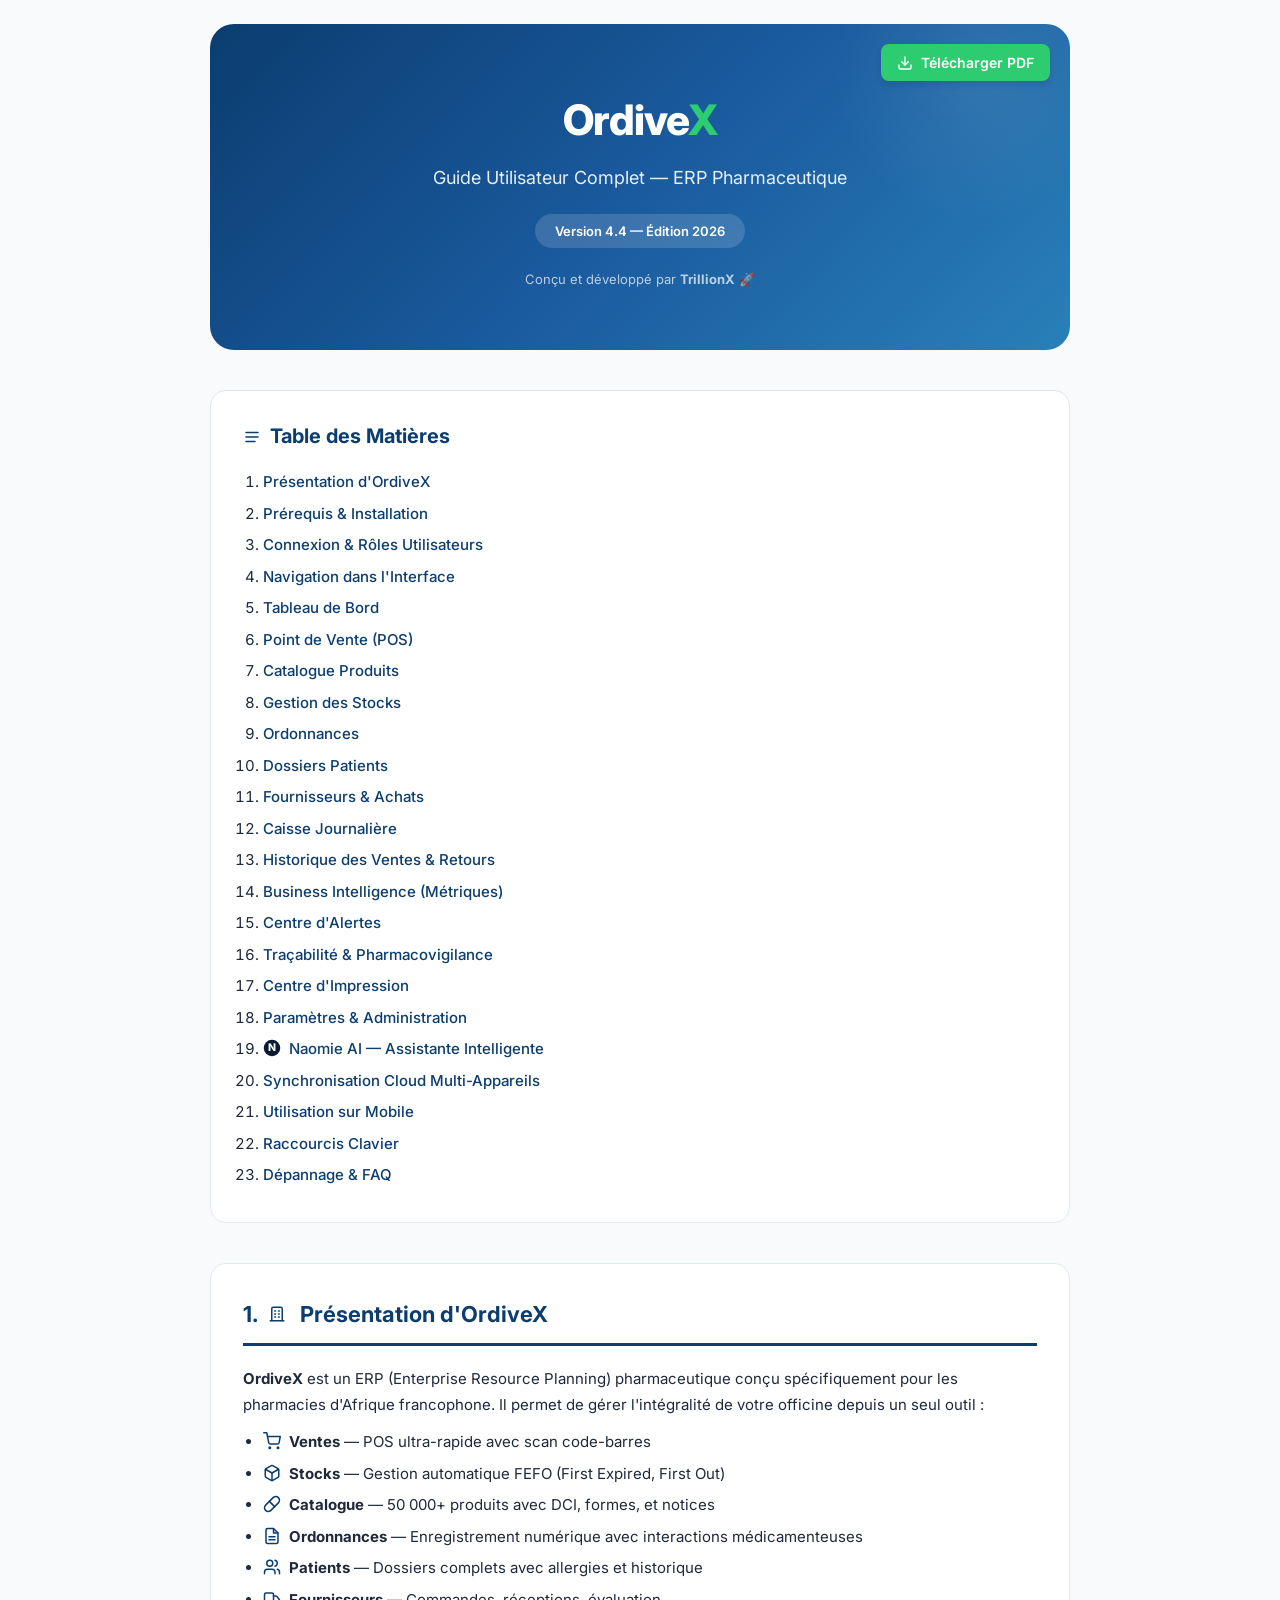
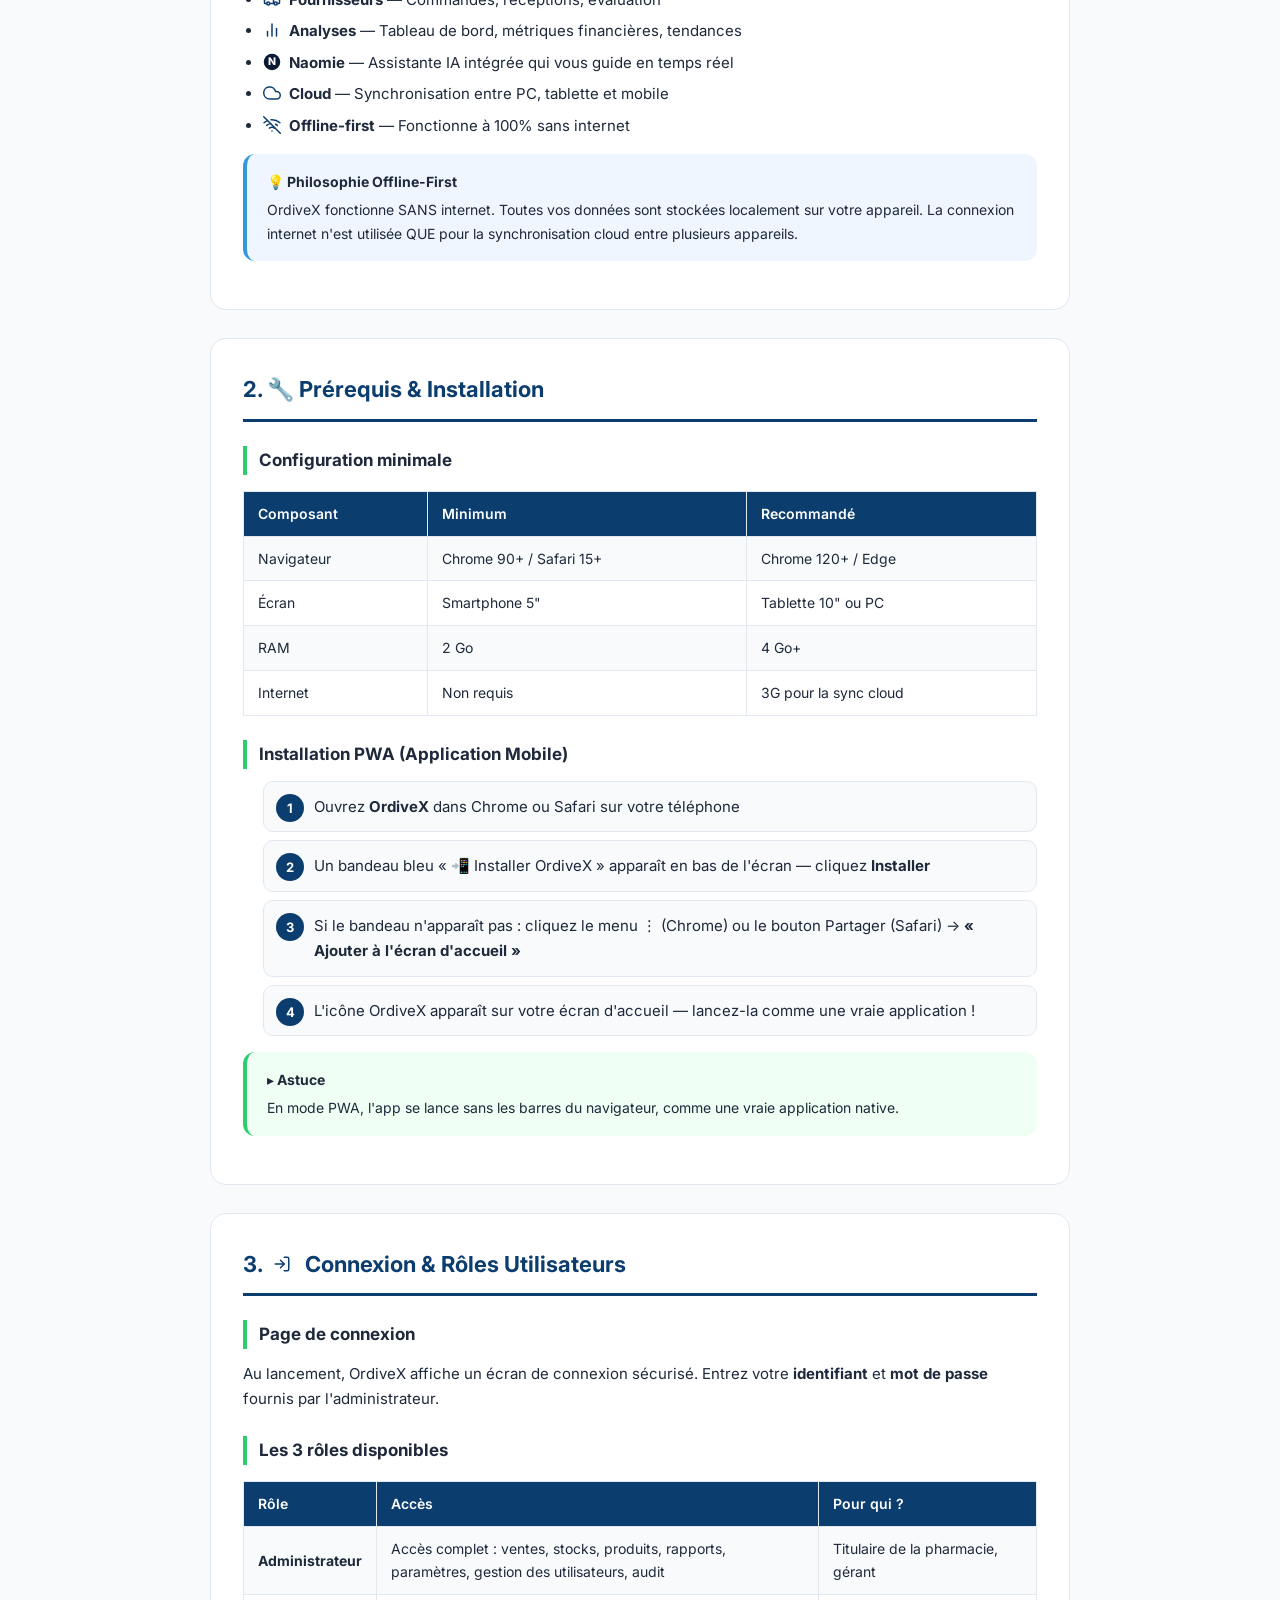
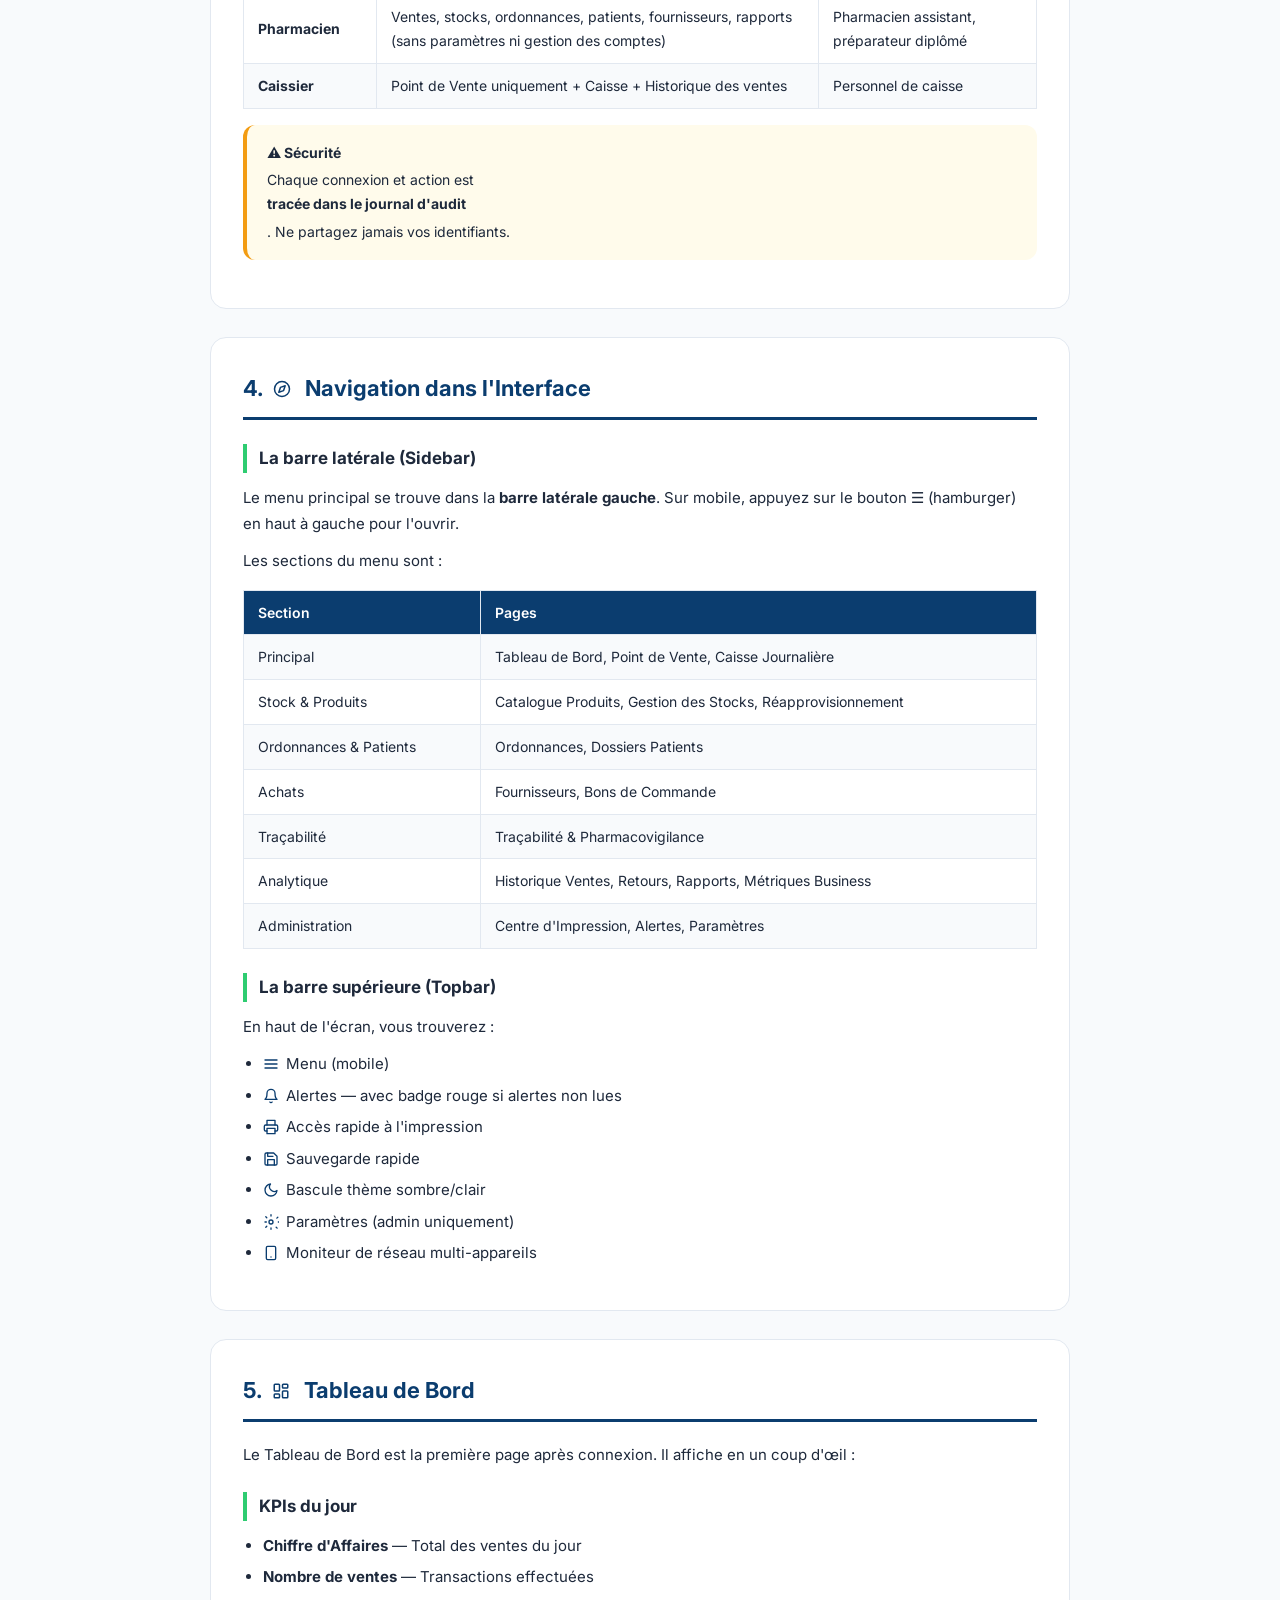
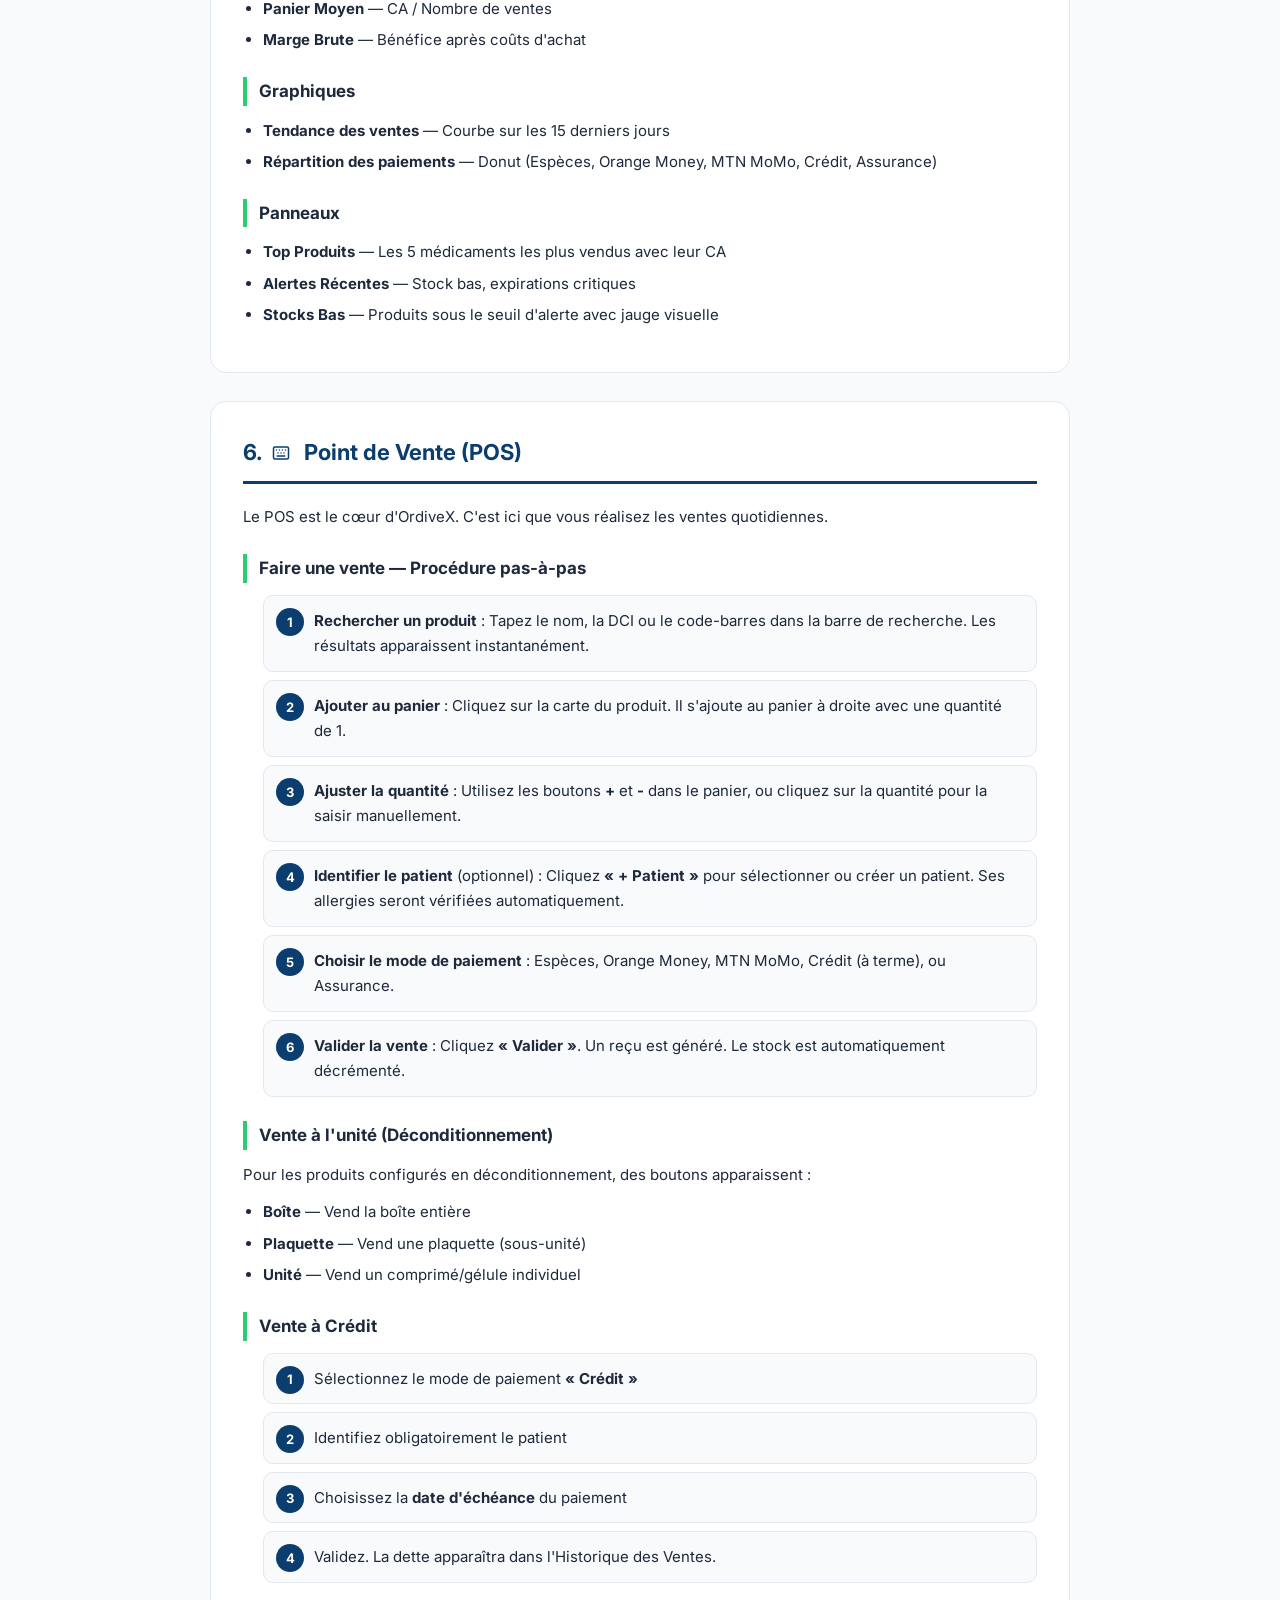
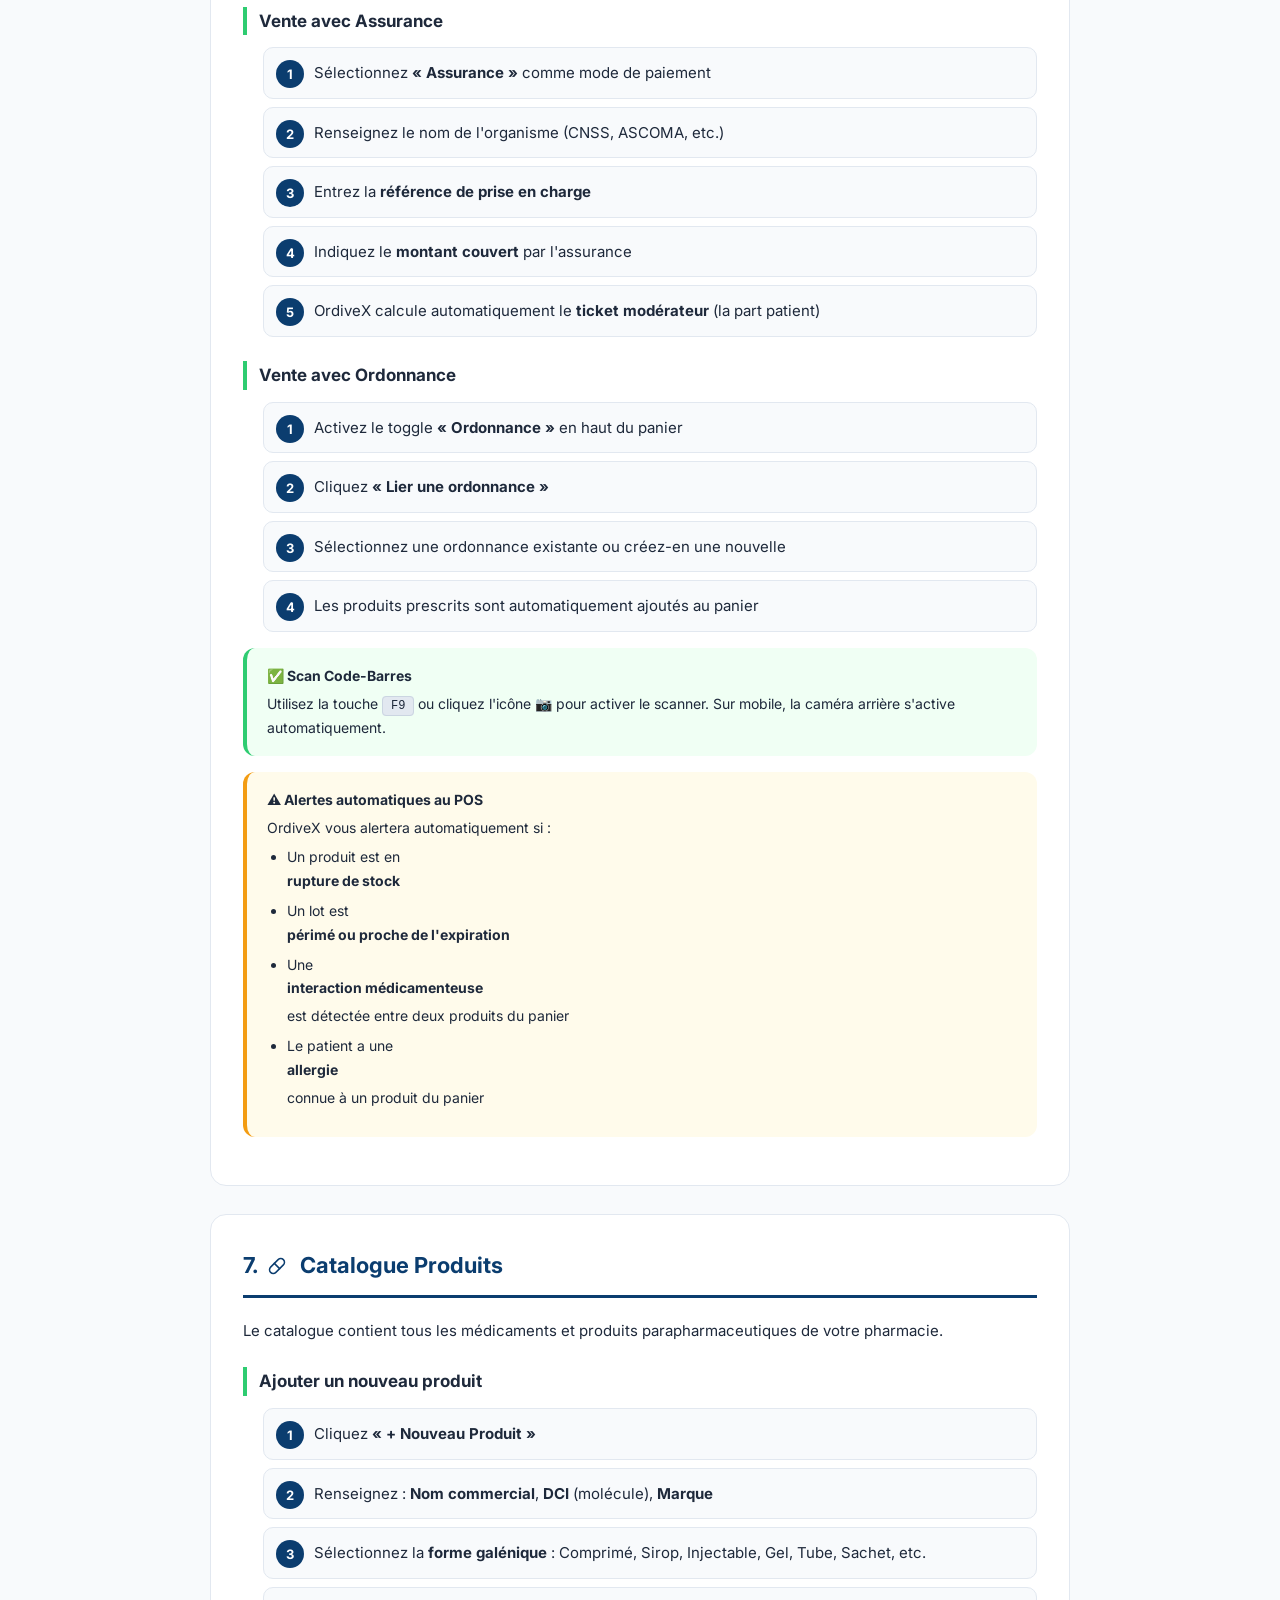
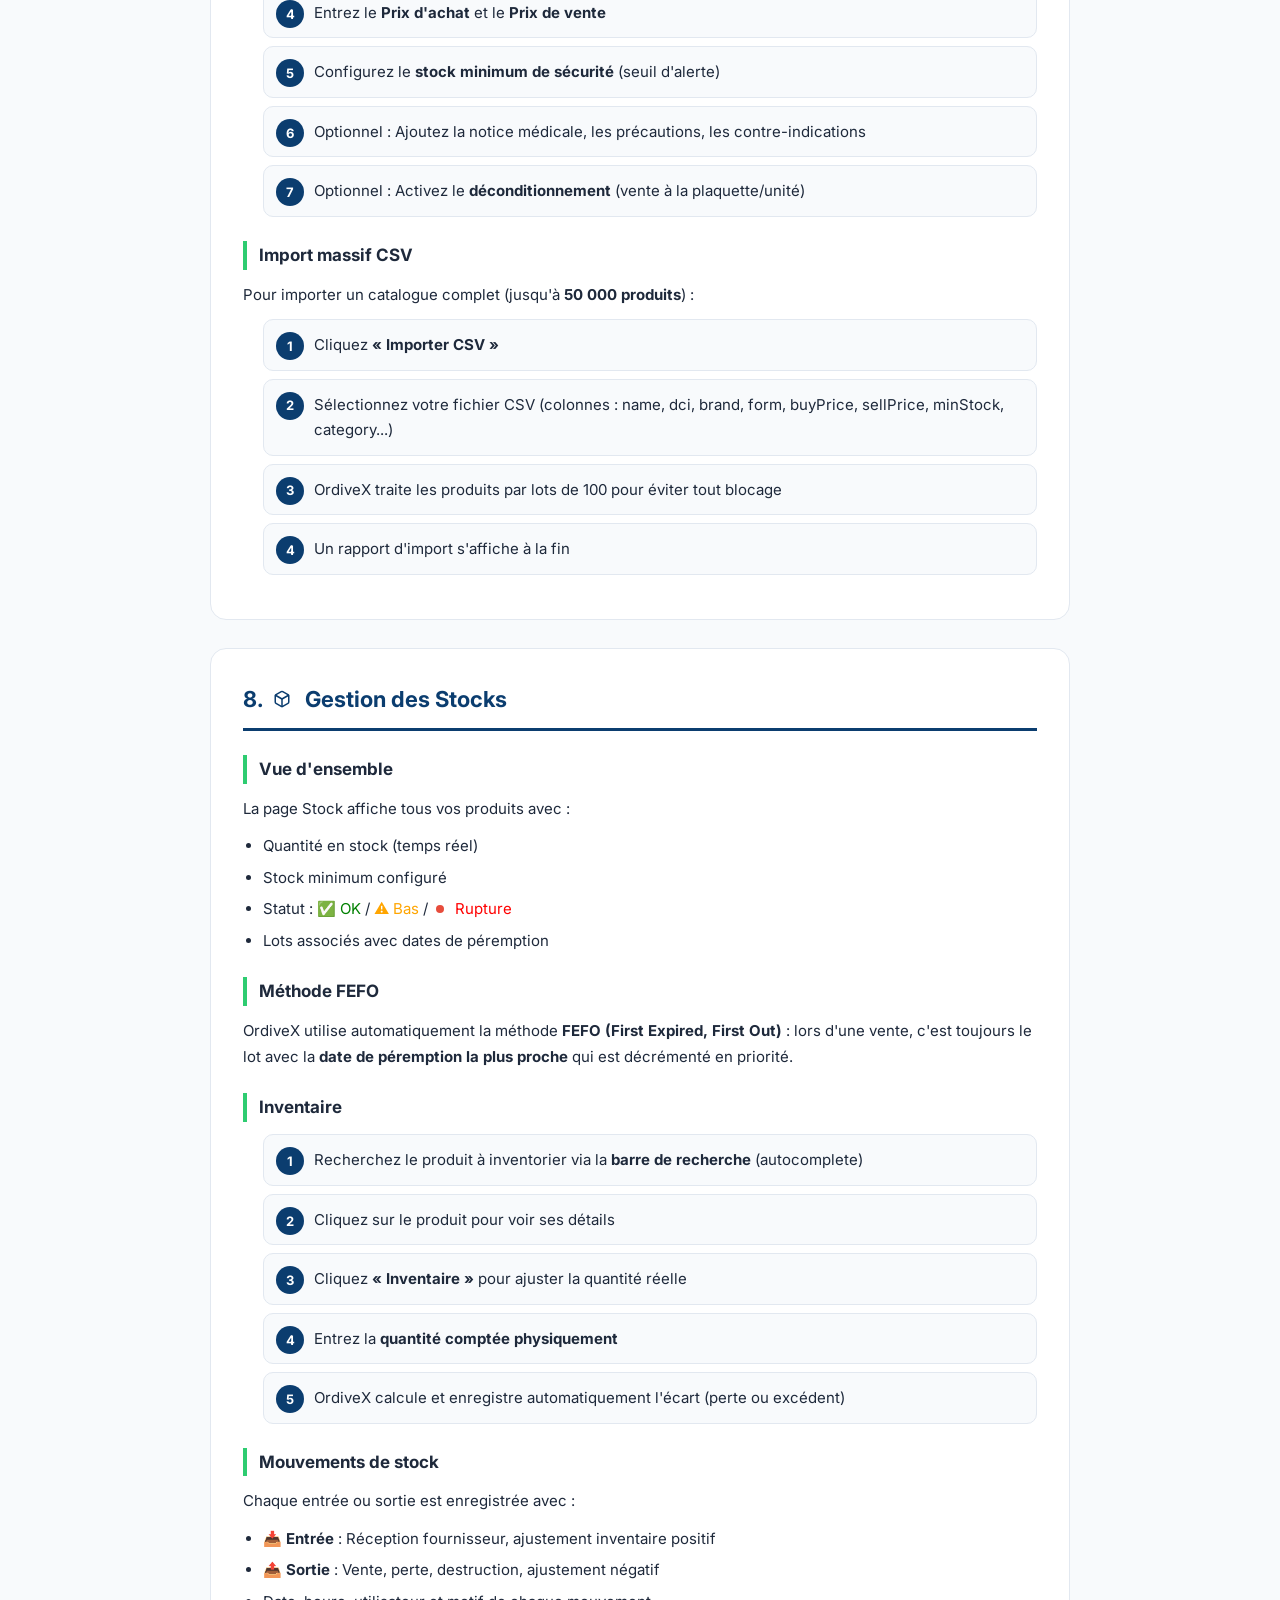
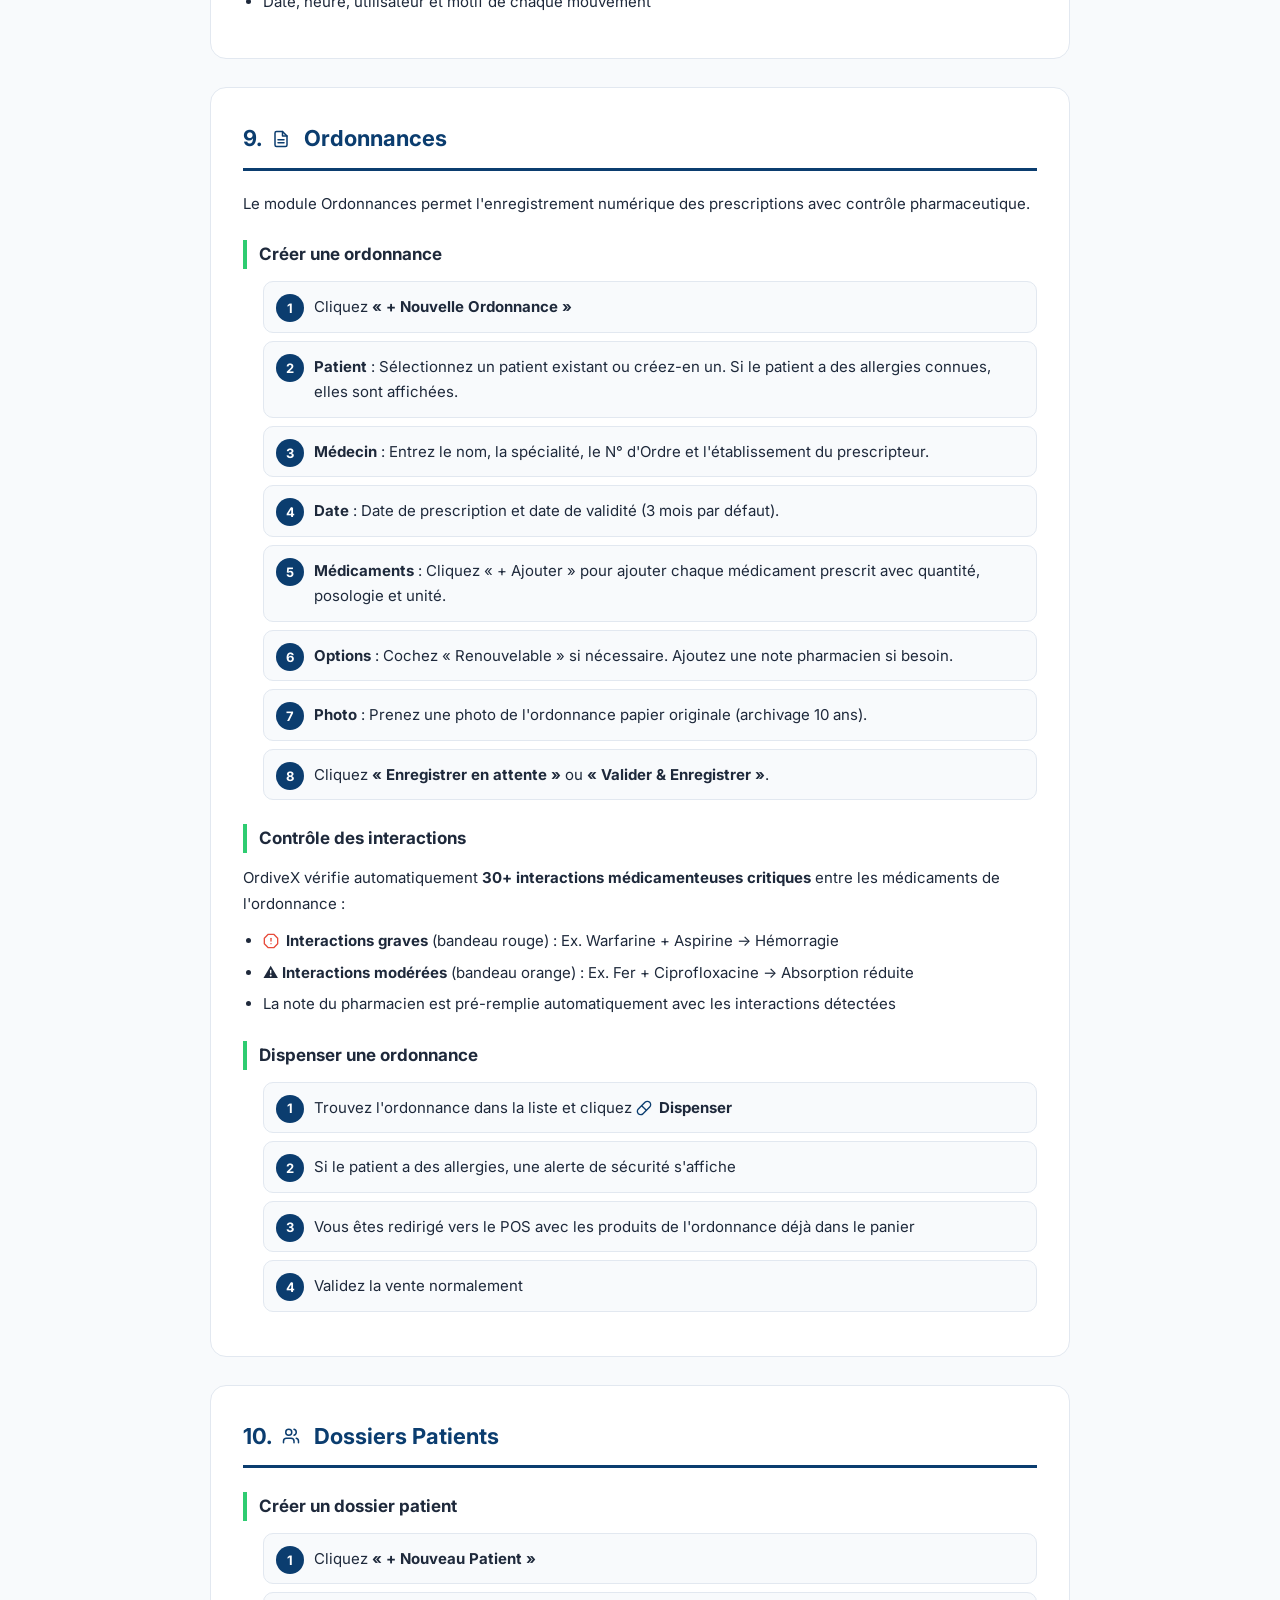
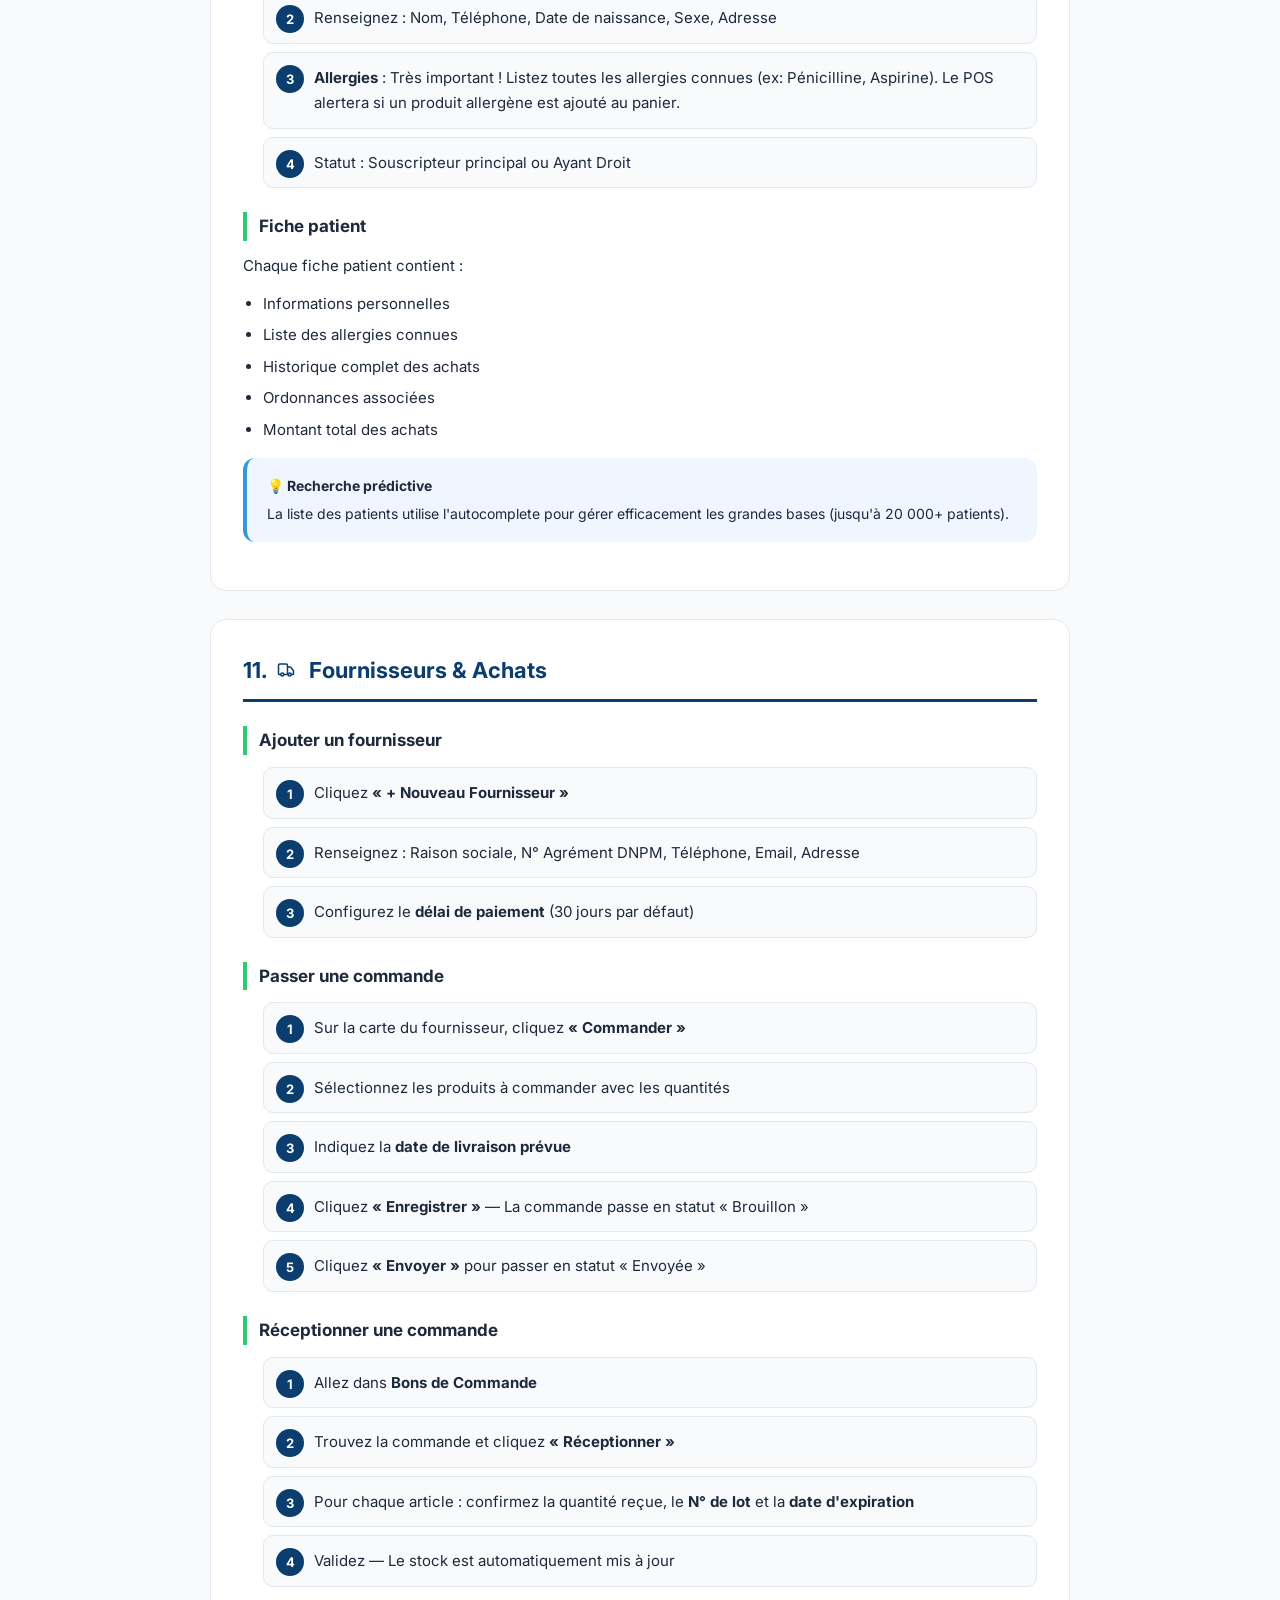
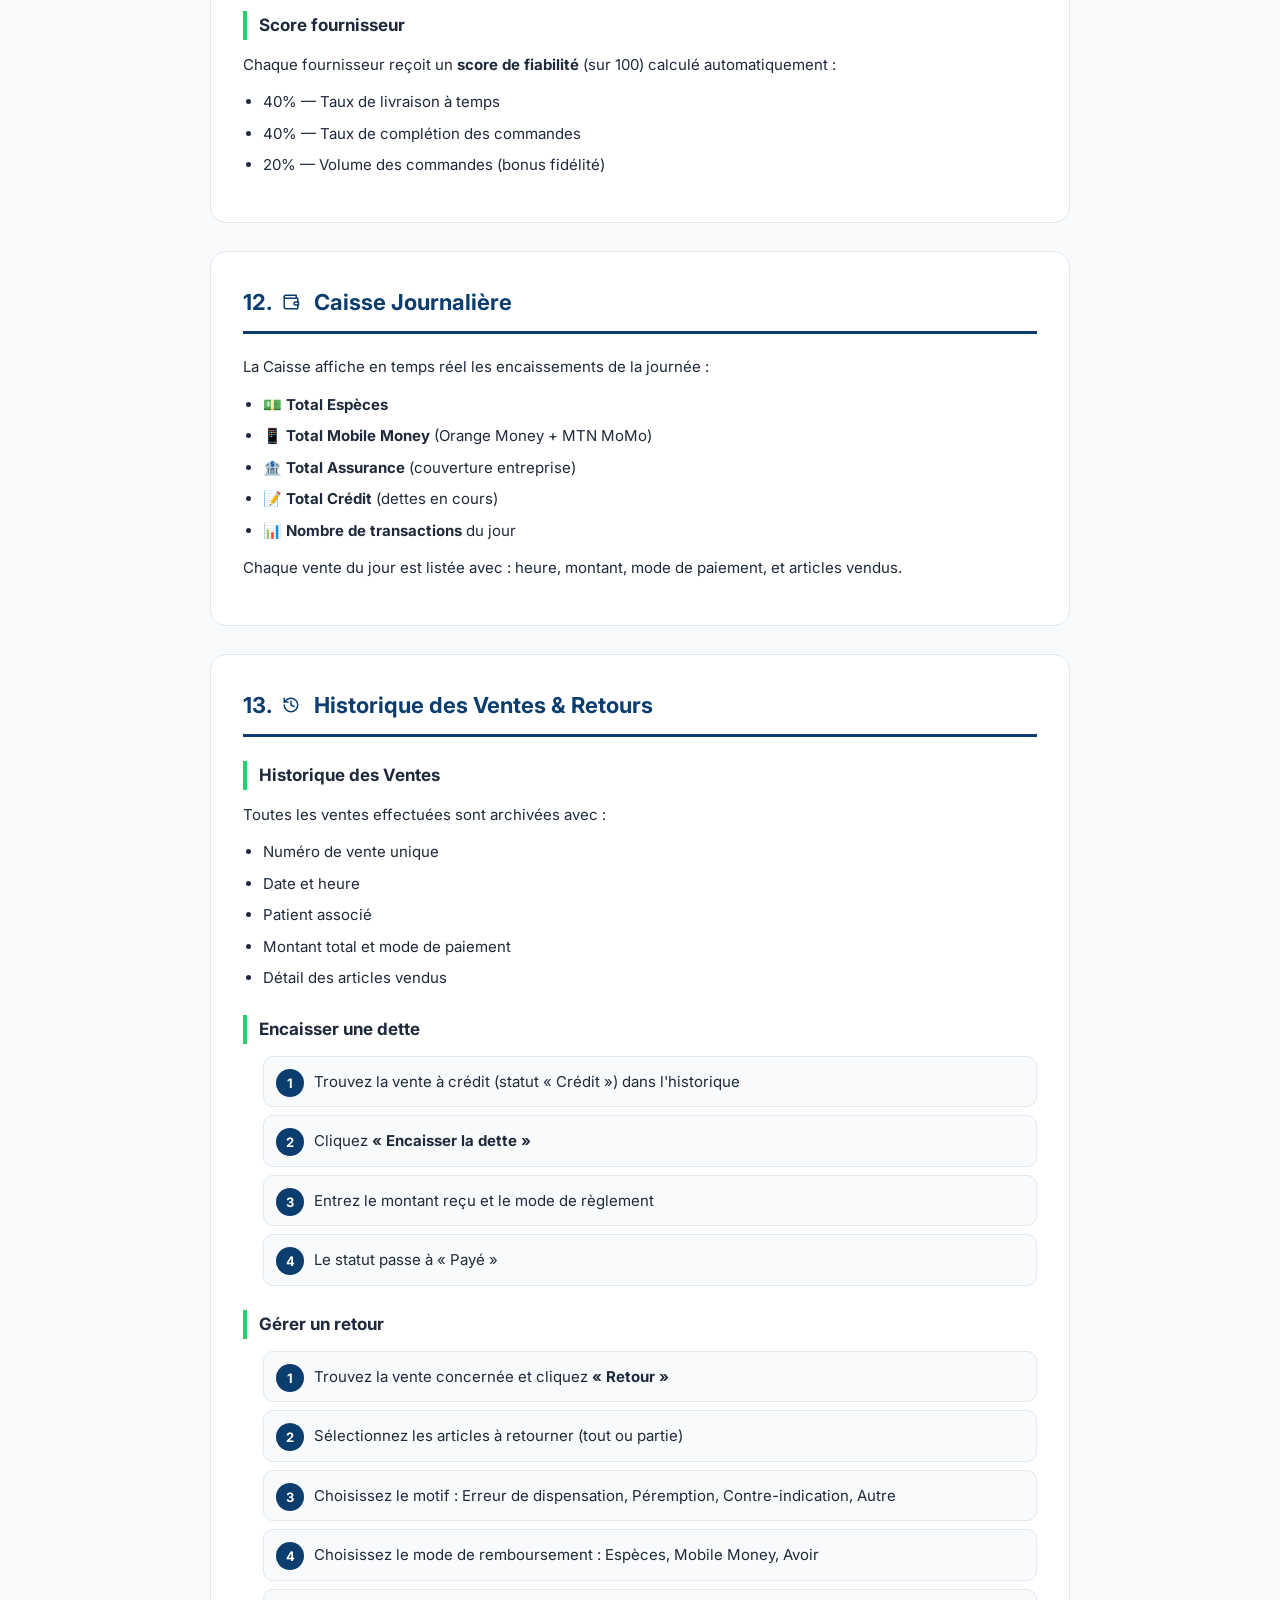
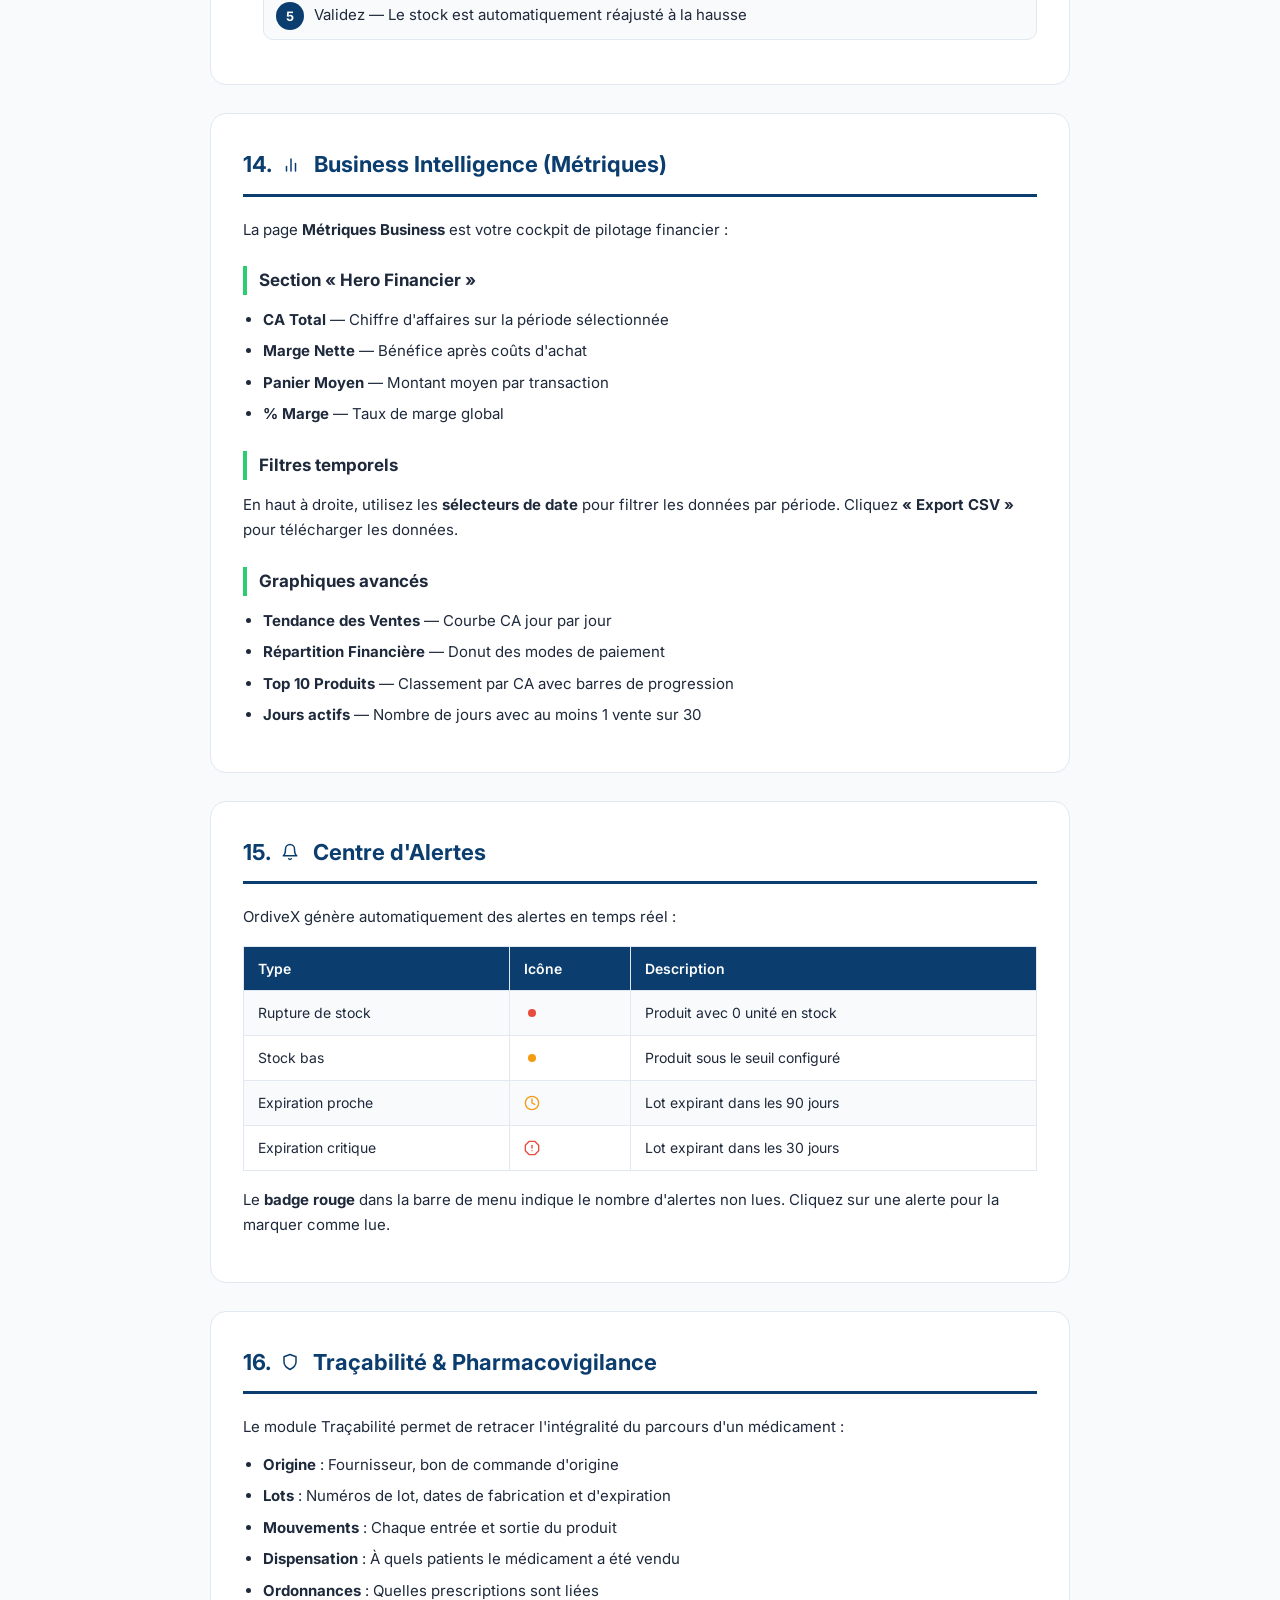
==== commit 153933a1: "docs: replace all remaining emojis with pro SVG icons throughout guide" ====
--- a/guide-utilisateur-ordivex.html
+++ b/guide-utilisateur-ordivex.html
@@ -477,7 +477,7 @@
         <li>L'icône OrdiveX apparaît sur votre écran d'accueil — lancez-la comme une vraie application !</li>
       </ol>
       <div class="tip">
-        <strong>✅ Astuce</strong>
+        <strong>▸ Astuce</strong>
         En mode PWA, l'app se lance sans les barres du navigateur, comme une vraie application native.
       </div>
     </div>
@@ -566,13 +566,13 @@
       <h3>La barre supérieure (Topbar)</h3>
       <p>En haut de l'écran, vous trouverez :</p>
       <ul>
-        <li>☰ Menu (mobile)</li>
-        <li>🔔 Alertes — avec badge rouge si alertes non lues</li>
-        <li>🖨️ Accès rapide à l'impression</li>
-        <li>💾 Sauvegarde rapide</li>
-        <li>🌙 Bascule thème sombre/clair</li>
-        <li>⚙️ Paramètres (admin uniquement)</li>
-        <li>📱 Moniteur de réseau multi-appareils</li>
+        <li><svg style="width:16px;height:16px;vertical-align:-3px;margin-right:3px" viewBox="0 0 24 24" fill="none" stroke="#0B3D6F" stroke-width="2" stroke-linecap="round" stroke-linejoin="round"><line x1="3" y1="12" x2="21" y2="12"/><line x1="3" y1="6" x2="21" y2="6"/><line x1="3" y1="18" x2="21" y2="18"/></svg> Menu (mobile)</li>
+        <li><svg style="width:16px;height:16px;vertical-align:-3px;margin-right:3px" viewBox="0 0 24 24" fill="none" stroke="#0B3D6F" stroke-width="2" stroke-linecap="round" stroke-linejoin="round"><path d="M6 8a6 6 0 0 1 12 0c0 7 3 9 3 9H3s3-2 3-9"/><path d="M10.3 21a1.94 1.94 0 0 0 3.4 0"/></svg> Alertes — avec badge rouge si alertes non lues</li>
+        <li><svg style="width:16px;height:16px;vertical-align:-3px;margin-right:3px" viewBox="0 0 24 24" fill="none" stroke="#0B3D6F" stroke-width="2" stroke-linecap="round" stroke-linejoin="round"><polyline points="6 9 6 2 18 2 18 9"/><path d="M6 18H4a2 2 0 0 1-2-2v-5a2 2 0 0 1 2-2h16a2 2 0 0 1 2 2v5a2 2 0 0 1-2 2h-2"/><rect x="6" y="14" width="12" height="8"/></svg> Accès rapide à l'impression</li>
+        <li><svg style="width:16px;height:16px;vertical-align:-3px;margin-right:3px" viewBox="0 0 24 24" fill="none" stroke="#0B3D6F" stroke-width="2" stroke-linecap="round" stroke-linejoin="round"><path d="M19 21H5a2 2 0 0 1-2-2V5a2 2 0 0 1 2-2h11l5 5v11a2 2 0 0 1-2 2z"/><polyline points="17 21 17 13 7 13 7 21"/><polyline points="7 3 7 8 15 8"/></svg> Sauvegarde rapide</li>
+        <li><svg style="width:16px;height:16px;vertical-align:-3px;margin-right:3px" viewBox="0 0 24 24" fill="none" stroke="#0B3D6F" stroke-width="2" stroke-linecap="round" stroke-linejoin="round"><path d="M21 12.79A9 9 0 1 1 11.21 3 7 7 0 0 0 21 12.79z"/></svg> Bascule thème sombre/clair</li>
+        <li><svg style="width:16px;height:16px;vertical-align:-3px;margin-right:3px" viewBox="0 0 24 24" fill="none" stroke="#0B3D6F" stroke-width="2" stroke-linecap="round" stroke-linejoin="round"><circle cx="12" cy="12" r="3"/><path d="M12 1v2m0 18v2m-9-11h2m18 0h2m-4.22-5.78 1.42-1.42M4.22 19.78l1.42-1.42M4.22 4.22l1.42 1.42m14.14 14.14 1.42 1.42"/></svg> Paramètres (admin uniquement)</li>
+        <li><svg style="width:16px;height:16px;vertical-align:-3px;margin-right:3px" viewBox="0 0 24 24" fill="none" stroke="#0B3D6F" stroke-width="2" stroke-linecap="round" stroke-linejoin="round"><rect x="5" y="2" width="14" height="20" rx="2" ry="2"/><line x1="12" y1="18" x2="12.01" y2="18"/></svg> Moniteur de réseau multi-appareils</li>
       </ul>
     </div>
 
@@ -709,7 +709,7 @@
         <li>Quantité en stock (temps réel)</li>
         <li>Stock minimum configuré</li>
         <li>Statut : <span style="color:green">✅ OK</span> / <span style="color:orange">⚠️ Bas</span> / <span
-            style="color:red">🔴 Rupture</span></li>
+            style="color:red"><svg style="width:16px;height:16px;vertical-align:-3px;margin-right:3px" viewBox="0 0 24 24" fill="#E74C3C"><circle cx="12" cy="12" r="6"/></svg> Rupture</span></li>
         <li>Lots associés avec dates de péremption</li>
       </ul>
 
@@ -761,7 +761,7 @@
       <p>OrdiveX vérifie automatiquement <strong>30+ interactions médicamenteuses critiques</strong> entre les
         médicaments de l'ordonnance :</p>
       <ul>
-        <li>🚨 <strong>Interactions graves</strong> (bandeau rouge) : Ex. Warfarine + Aspirine → Hémorragie</li>
+        <li><svg style="width:16px;height:16px;vertical-align:-3px;margin-right:3px" viewBox="0 0 24 24" fill="none" stroke="#E74C3C" stroke-width="2" stroke-linecap="round" stroke-linejoin="round"><polygon points="7.86 2 16.14 2 22 7.86 22 16.14 16.14 22 7.86 22 2 16.14 2 7.86 7.86 2"/><line x1="12" y1="8" x2="12" y2="12"/><line x1="12" y1="16" x2="12.01" y2="16"/></svg> <strong>Interactions graves</strong> (bandeau rouge) : Ex. Warfarine + Aspirine → Hémorragie</li>
         <li>⚠️ <strong>Interactions modérées</strong> (bandeau orange) : Ex. Fer + Ciprofloxacine → Absorption réduite
         </li>
         <li>La note du pharmacien est pré-remplie automatiquement avec les interactions détectées</li>
@@ -769,7 +769,7 @@
 
       <h3>Dispenser une ordonnance</h3>
       <ol class="steps">
-        <li>Trouvez l'ordonnance dans la liste et cliquez <strong>💊 Dispenser</strong></li>
+        <li>Trouvez l'ordonnance dans la liste et cliquez <strong><svg style="width:16px;height:16px;vertical-align:-3px;margin-right:3px" viewBox="0 0 24 24" fill="none" stroke="#0B3D6F" stroke-width="2" stroke-linecap="round" stroke-linejoin="round"><path d="m10.5 20.5 10-10a4.95 4.95 0 1 0-7-7l-10 10a4.95 4.95 0 1 0 7 7Z"/><path d="m8.5 8.5 7 7"/></svg> Dispenser</strong></li>
         <li>Si le patient a des allergies, une alerte de sécurité s'affiche</li>
         <li>Vous êtes redirigé vers le POS avec les produits de l'ordonnance déjà dans le panier</li>
         <li>Validez la vente normalement</li>
@@ -927,22 +927,22 @@
         </tr>
         <tr>
           <td>Rupture de stock</td>
-          <td>🔴</td>
+          <td><svg style="width:16px;height:16px;vertical-align:-3px;margin-right:3px" viewBox="0 0 24 24" fill="#E74C3C"><circle cx="12" cy="12" r="6"/></svg></td>
           <td>Produit avec 0 unité en stock</td>
         </tr>
         <tr>
           <td>Stock bas</td>
-          <td>🟡</td>
+          <td><svg style="width:16px;height:16px;vertical-align:-3px;margin-right:3px" viewBox="0 0 24 24" fill="#F39C12"><circle cx="12" cy="12" r="6"/></svg></td>
           <td>Produit sous le seuil configuré</td>
         </tr>
         <tr>
           <td>Expiration proche</td>
-          <td>⏰</td>
+          <td><svg style="width:16px;height:16px;vertical-align:-3px;margin-right:3px" viewBox="0 0 24 24" fill="none" stroke="#F39C12" stroke-width="2" stroke-linecap="round" stroke-linejoin="round"><circle cx="12" cy="12" r="10"/><polyline points="12 6 12 12 16 14"/></svg></td>
           <td>Lot expirant dans les 90 jours</td>
         </tr>
         <tr>
           <td>Expiration critique</td>
-          <td>🚨</td>
+          <td><svg style="width:16px;height:16px;vertical-align:-3px;margin-right:3px" viewBox="0 0 24 24" fill="none" stroke="#E74C3C" stroke-width="2" stroke-linecap="round" stroke-linejoin="round"><polygon points="7.86 2 16.14 2 22 7.86 22 16.14 16.14 22 7.86 22 2 16.14 2 7.86 7.86 2"/><line x1="12" y1="8" x2="12" y2="12"/><line x1="12" y1="16" x2="12.01" y2="16"/></svg></td>
           <td>Lot expirant dans les 30 jours</td>
         </tr>
       </table>
@@ -980,7 +980,7 @@
         <li><strong>Étiquettes d'ordonnance</strong></li>
       </ul>
       <div class="tip">
-        <strong>✅ Astuce Impression Mobile</strong>
+        <strong>▸ Astuce Impression Mobile</strong>
         Sur mobile, utilisez une imprimante thermique Bluetooth (Xprinter recommandée). Appairez-la dans les paramètres
         Bluetooth de votre téléphone avant d'imprimer depuis OrdiveX.
       </div>
@@ -1237,35 +1237,35 @@
           <th>Action déclenchée</th>
         </tr>
         <tr>
-          <td>🧭 Navigation</td>
+          <td><svg style="width:16px;height:16px;vertical-align:-3px;margin-right:3px" viewBox="0 0 24 24" fill="none" stroke="#0B3D6F" stroke-width="2" stroke-linecap="round" stroke-linejoin="round"><circle cx="12" cy="12" r="10"/><polygon points="16.24 7.76 14.12 14.12 7.76 16.24 9.88 9.88 16.24 7.76"/></svg> Navigation</td>
           <td>Architecture fonctionnelle et guide des modules</td>
         </tr>
         <tr>
-          <td>💳 Crédits</td>
+          <td><svg style="width:16px;height:16px;vertical-align:-3px;margin-right:3px" viewBox="0 0 24 24" fill="none" stroke="#0B3D6F" stroke-width="2" stroke-linecap="round" stroke-linejoin="round"><rect x="1" y="4" width="22" height="16" rx="2" ry="2"/><line x1="1" y1="10" x2="23" y2="10"/></svg> Crédits</td>
           <td>Procédure de gestion des crédits et recouvrement</td>
         </tr>
         <tr>
-          <td>🚚 Commandes</td>
+          <td><svg style="width:16px;height:16px;vertical-align:-3px;margin-right:3px" viewBox="0 0 24 24" fill="none" stroke="#0B3D6F" stroke-width="2" stroke-linecap="round" stroke-linejoin="round"><path d="M14 18V6a2 2 0 0 0-2-2H4a2 2 0 0 0-2 2v11a1 1 0 0 0 1 1h2"/><path d="M15 18H9"/><path d="M19 18h2a1 1 0 0 0 1-1v-3.65a1 1 0 0 0-.22-.624l-3.48-4.35A1 1 0 0 0 17.52 8H14"/><circle cx="17" cy="18" r="2"/><circle cx="7" cy="18" r="2"/></svg> Commandes</td>
           <td>Cycle d'approvisionnement et réception fournisseur</td>
         </tr>
         <tr>
-          <td>📦 Stocks</td>
+          <td><svg style="width:16px;height:16px;vertical-align:-3px;margin-right:3px" viewBox="0 0 24 24" fill="none" stroke="#0B3D6F" stroke-width="2" stroke-linecap="round" stroke-linejoin="round"><path d="M21 8a2 2 0 0 0-1-1.73l-7-4a2 2 0 0 0-2 0l-7 4A2 2 0 0 0 3 8v8a2 2 0 0 0 1 1.73l7 4a2 2 0 0 0 2 0l7-4A2 2 0 0 0 21 16Z"/><path d="m3.3 7 8.7 5 8.7-5"/><path d="M12 22V12"/></svg> Stocks</td>
           <td>Supervision de l'état des stocks et inventaires</td>
         </tr>
         <tr>
-          <td>🔄 Retours</td>
+          <td><svg style="width:16px;height:16px;vertical-align:-3px;margin-right:3px" viewBox="0 0 24 24" fill="none" stroke="#0B3D6F" stroke-width="2" stroke-linecap="round" stroke-linejoin="round"><polyline points="23 4 23 10 17 10"/><polyline points="1 20 1 14 7 14"/><path d="M3.51 9a9 9 0 0 1 14.85-3.36L23 10M1 14l4.64 4.36A9 9 0 0 0 20.49 15"/></svg> Retours</td>
           <td>Formalisation d'un retour et remboursement</td>
         </tr>
         <tr>
-          <td>📊 Statistiques</td>
+          <td><svg style="width:16px;height:16px;vertical-align:-3px;margin-right:3px" viewBox="0 0 24 24" fill="none" stroke="#0B3D6F" stroke-width="2" stroke-linecap="round" stroke-linejoin="round"><line x1="18" y1="20" x2="18" y2="10"/><line x1="12" y1="20" x2="12" y2="4"/><line x1="6" y1="20" x2="6" y2="14"/></svg> Statistiques</td>
           <td>Exploitation des données analytiques et KPIs</td>
         </tr>
         <tr>
-          <td>🛡️ Assurance</td>
+          <td><svg style="width:16px;height:16px;vertical-align:-3px;margin-right:3px" viewBox="0 0 24 24" fill="none" stroke="#0B3D6F" stroke-width="2" stroke-linecap="round" stroke-linejoin="round"><path d="M12 22s8-4 8-10V5l-8-3-8 3v7c0 6 8 10 8 10z"/></svg> Assurance</td>
           <td>Administration du tiers-payant</td>
         </tr>
         <tr>
-          <td>☁️ Synchro</td>
+          <td><svg style="width:16px;height:16px;vertical-align:-3px;margin-right:3px" viewBox="0 0 24 24" fill="none" stroke="#0B3D6F" stroke-width="2" stroke-linecap="round" stroke-linejoin="round"><path d="M18 10h-1.26A8 8 0 1 0 9 20h9a5 5 0 0 0 0-10z"/></svg> Synchro</td>
           <td>Synchronisation cloud multi-terminaux</td>
         </tr>
       </table>
@@ -1291,7 +1291,7 @@
       </ul>
 
       <div class="tip">
-        <strong>✅ Astuce professionnelle</strong>
+        <strong>▸ Astuce professionnelle</strong>
         Naomie est contextuellement intelligente : si elle ne reconnaît pas votre requête, elle analysera la
         <strong>page sur laquelle vous vous trouvez</strong> pour vous proposer des pistes d'assistance pertinentes.
         Reformulez avec un vocabulaire métier (ex: « ticket modérateur », « FEFO », « DCI ») pour des résultats
@@ -1299,7 +1299,7 @@
       </div>
 
       <div class="warning">
-        <strong>⚠️ Note importante</strong>
+        <strong>▸ Note importante</strong>
         Naomie adopte un ton professionnel et institutionnel adapté au contexte médical. Si vous cherchez une information
         précise, privilégiez les termes techniques (ex: « déconditionnement » plutôt que « casser une boîte »).
       </div>
@@ -1330,7 +1330,7 @@
           »</strong> dans les Paramètres.</p>
 
       <div class="warning">
-        <strong>⚠️ Important</strong>
+        <strong>▸ Important</strong>
         Si vous travaillez hors-ligne depuis longtemps, pensez à faire un <strong>PULL</strong> dès que vous retrouvez
         la connexion pour récupérer les modifications des autres appareils.
       </div>
@@ -1352,7 +1352,7 @@
         <li>Les champs de formulaire sont optimisés pour éviter le <strong>zoom automatique iOS</strong></li>
       </ul>
       <div class="tip">
-        <strong>✅ Astuce Mobile</strong>
+        <strong>▸ Astuce Mobile</strong>
         Installez OrdiveX en PWA pour une expérience native sans les barres du navigateur. Les performances sont
         identiques à une app native.
       </div>
@@ -1471,8 +1471,8 @@
       <h3>Contacter le support TrillionX</h3>
       <p>Si le problème persiste, contactez l'équipe de support :</p>
       <ul>
-        <li>💬 <strong>Naomie</strong> — via le bouton bleu dans l'app</li>
-        <li>📱 <strong>WhatsApp</strong> — Lien accessible depuis Naomie → « Contacter le support humain »</li>
+        <li><svg style="width:16px;height:16px;vertical-align:-3px;margin-right:3px" viewBox="0 0 24 24"><circle cx="12" cy="12" r="11" fill="#091a32"/><text x="12" y="16.5" text-anchor="middle" fill="white" font-size="14" font-weight="800" font-family="Inter,sans-serif">N</text></svg> <strong>Naomie</strong> — via le bouton bleu dans l'app</li>
+        <li><svg style="width:16px;height:16px;vertical-align:-3px;margin-right:3px" viewBox="0 0 24 24" fill="none" stroke="#0B3D6F" stroke-width="2" stroke-linecap="round" stroke-linejoin="round"><path d="M22 16.92v3a2 2 0 0 1-2.18 2 19.79 19.79 0 0 1-8.63-3.07 19.5 19.5 0 0 1-6-6 19.79 19.79 0 0 1-3.07-8.67A2 2 0 0 1 4.11 2h3a2 2 0 0 1 2 1.72c.127.96.361 1.903.7 2.81a2 2 0 0 1-.45 2.11L8.09 9.91a16 16 0 0 0 6 6l1.27-1.27a2 2 0 0 1 2.11-.45c.907.339 1.85.573 2.81.7A2 2 0 0 1 22 16.92z"/></svg> <strong>WhatsApp</strong> — Lien accessible depuis Naomie → « Contacter le support humain »</li>
       </ul>
     </div>
 
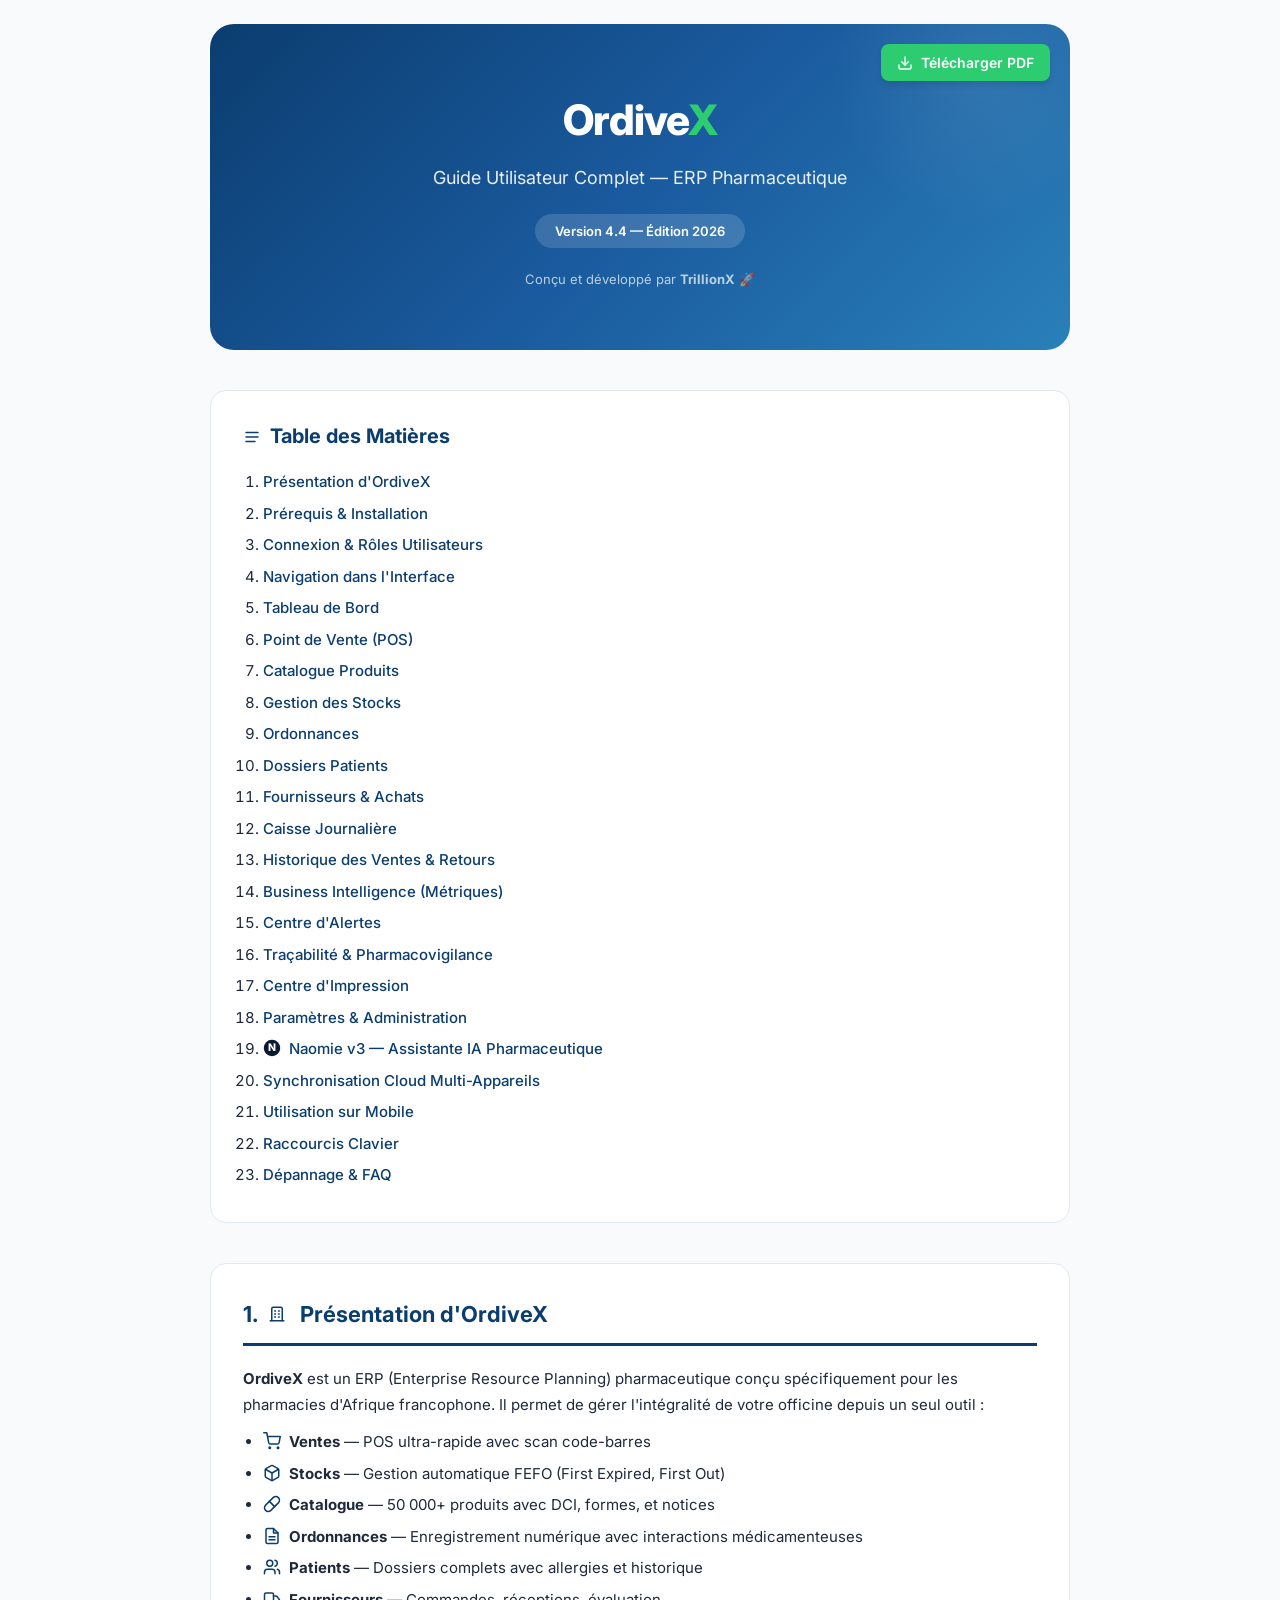
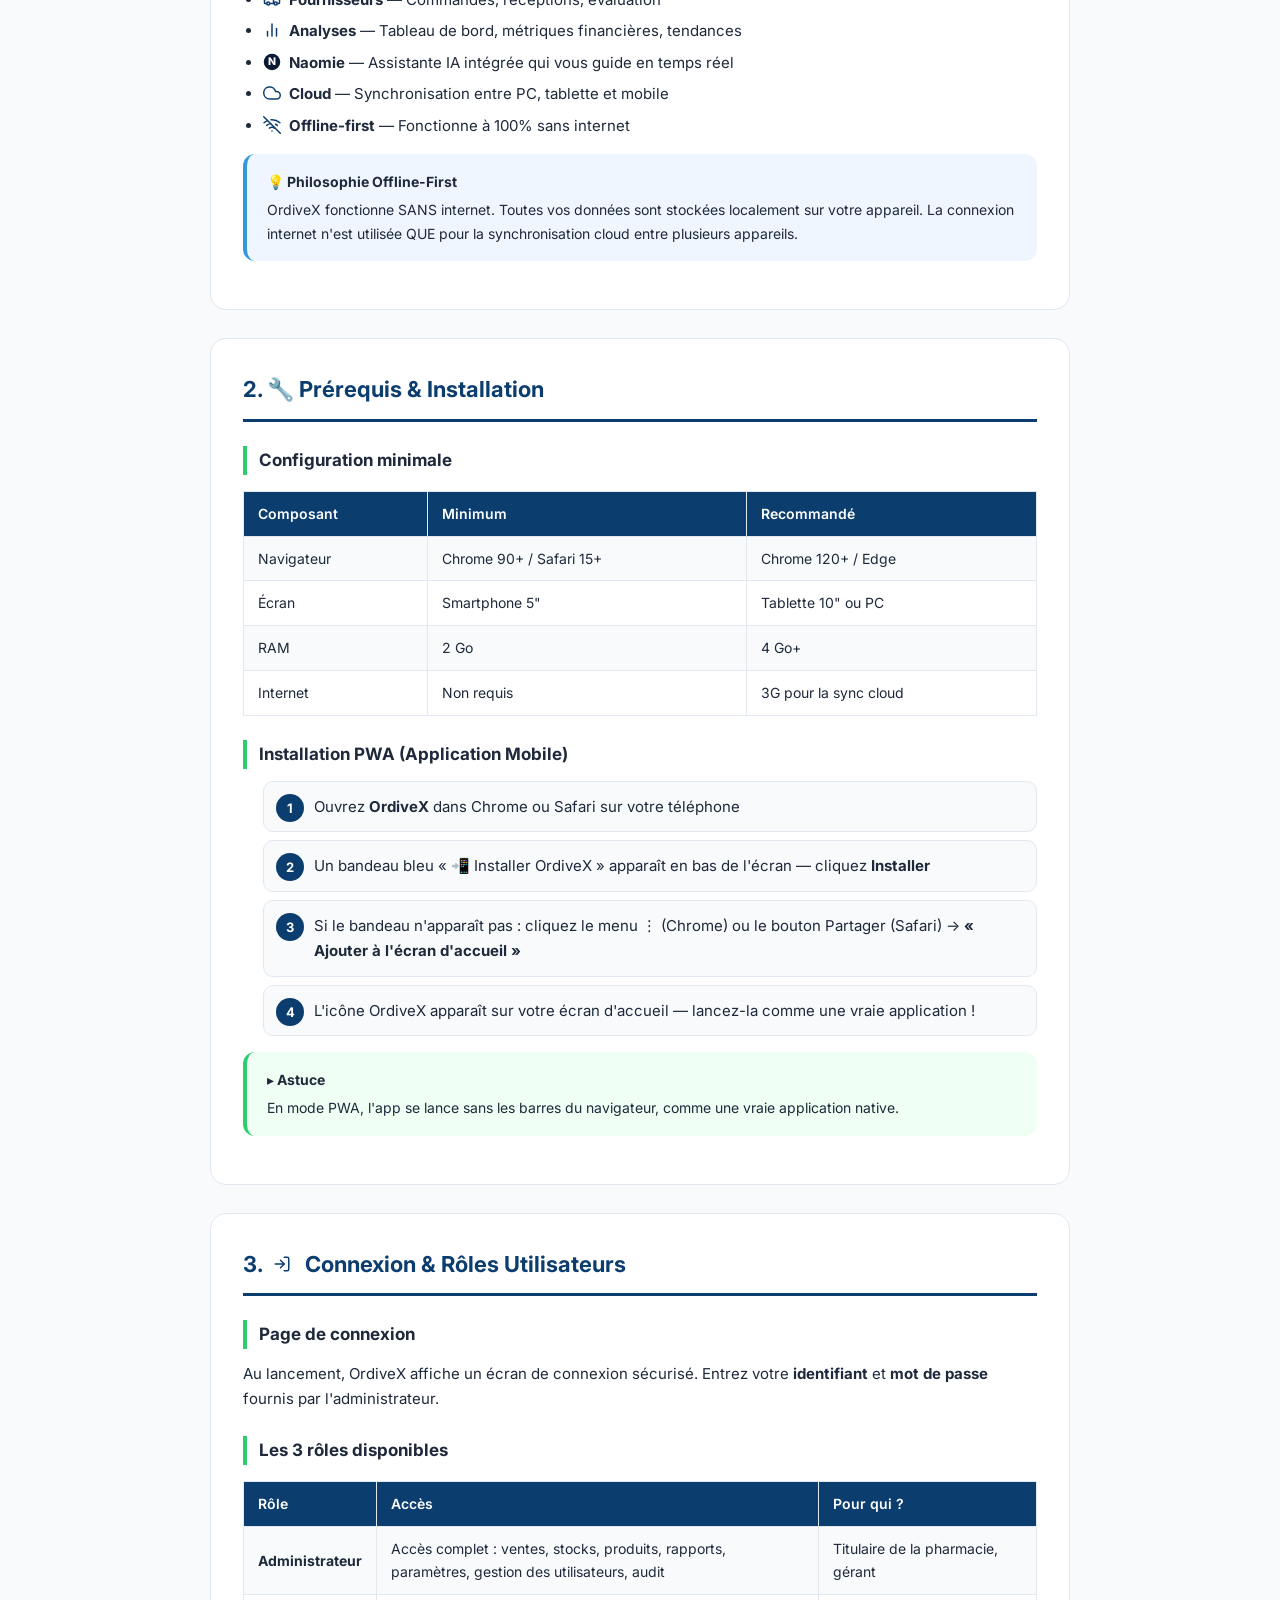
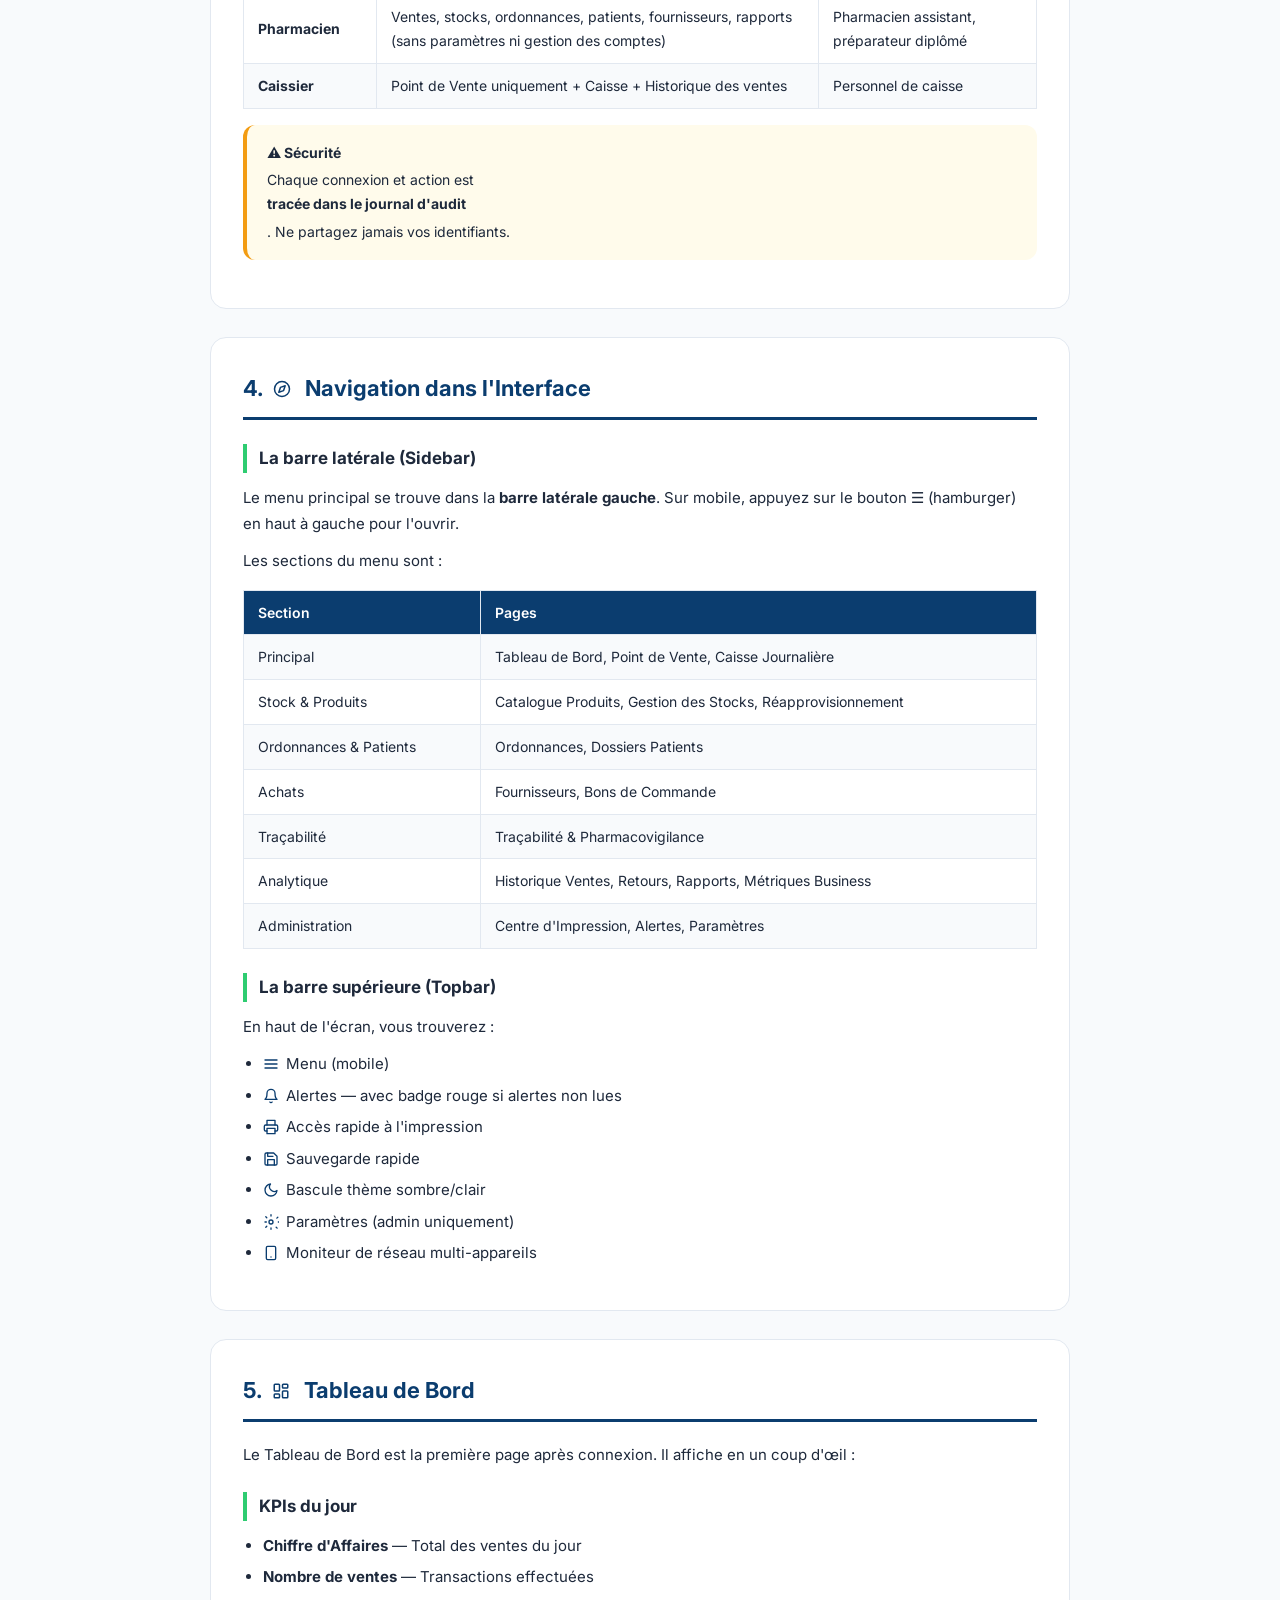
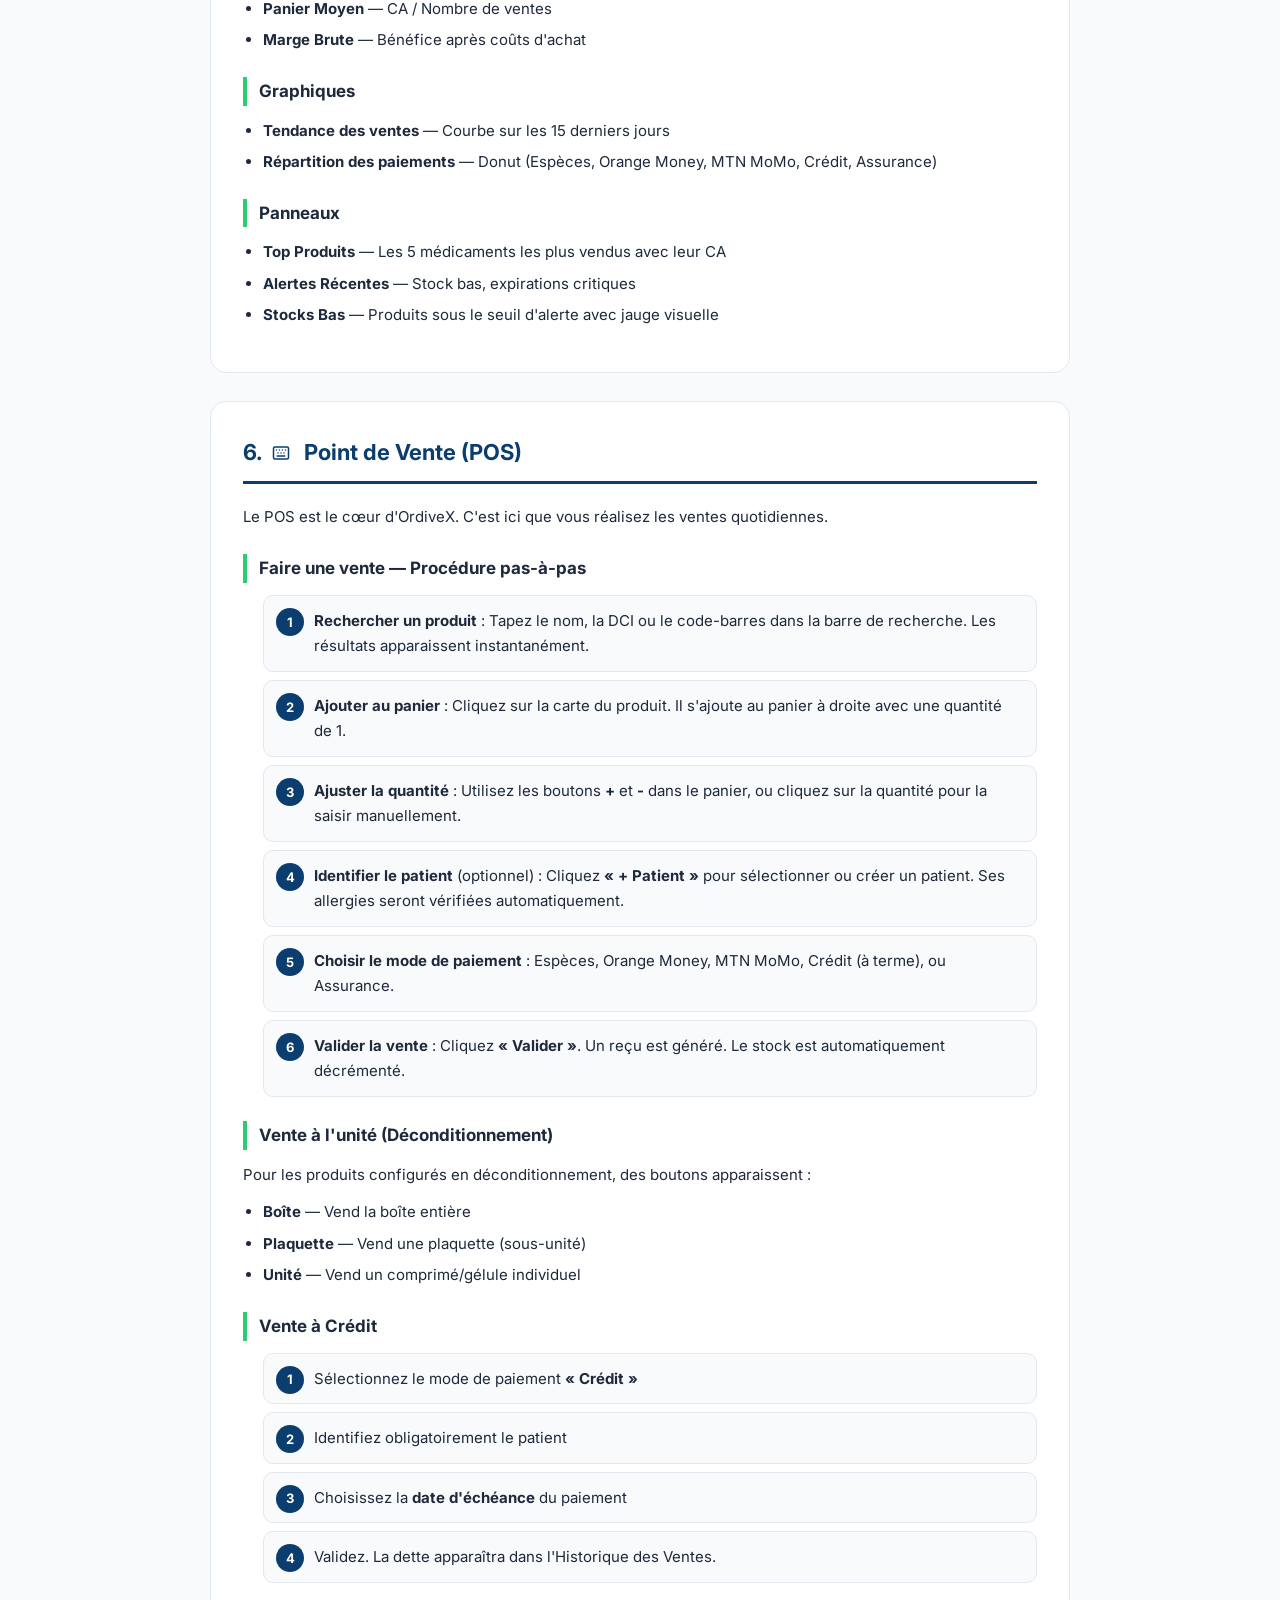
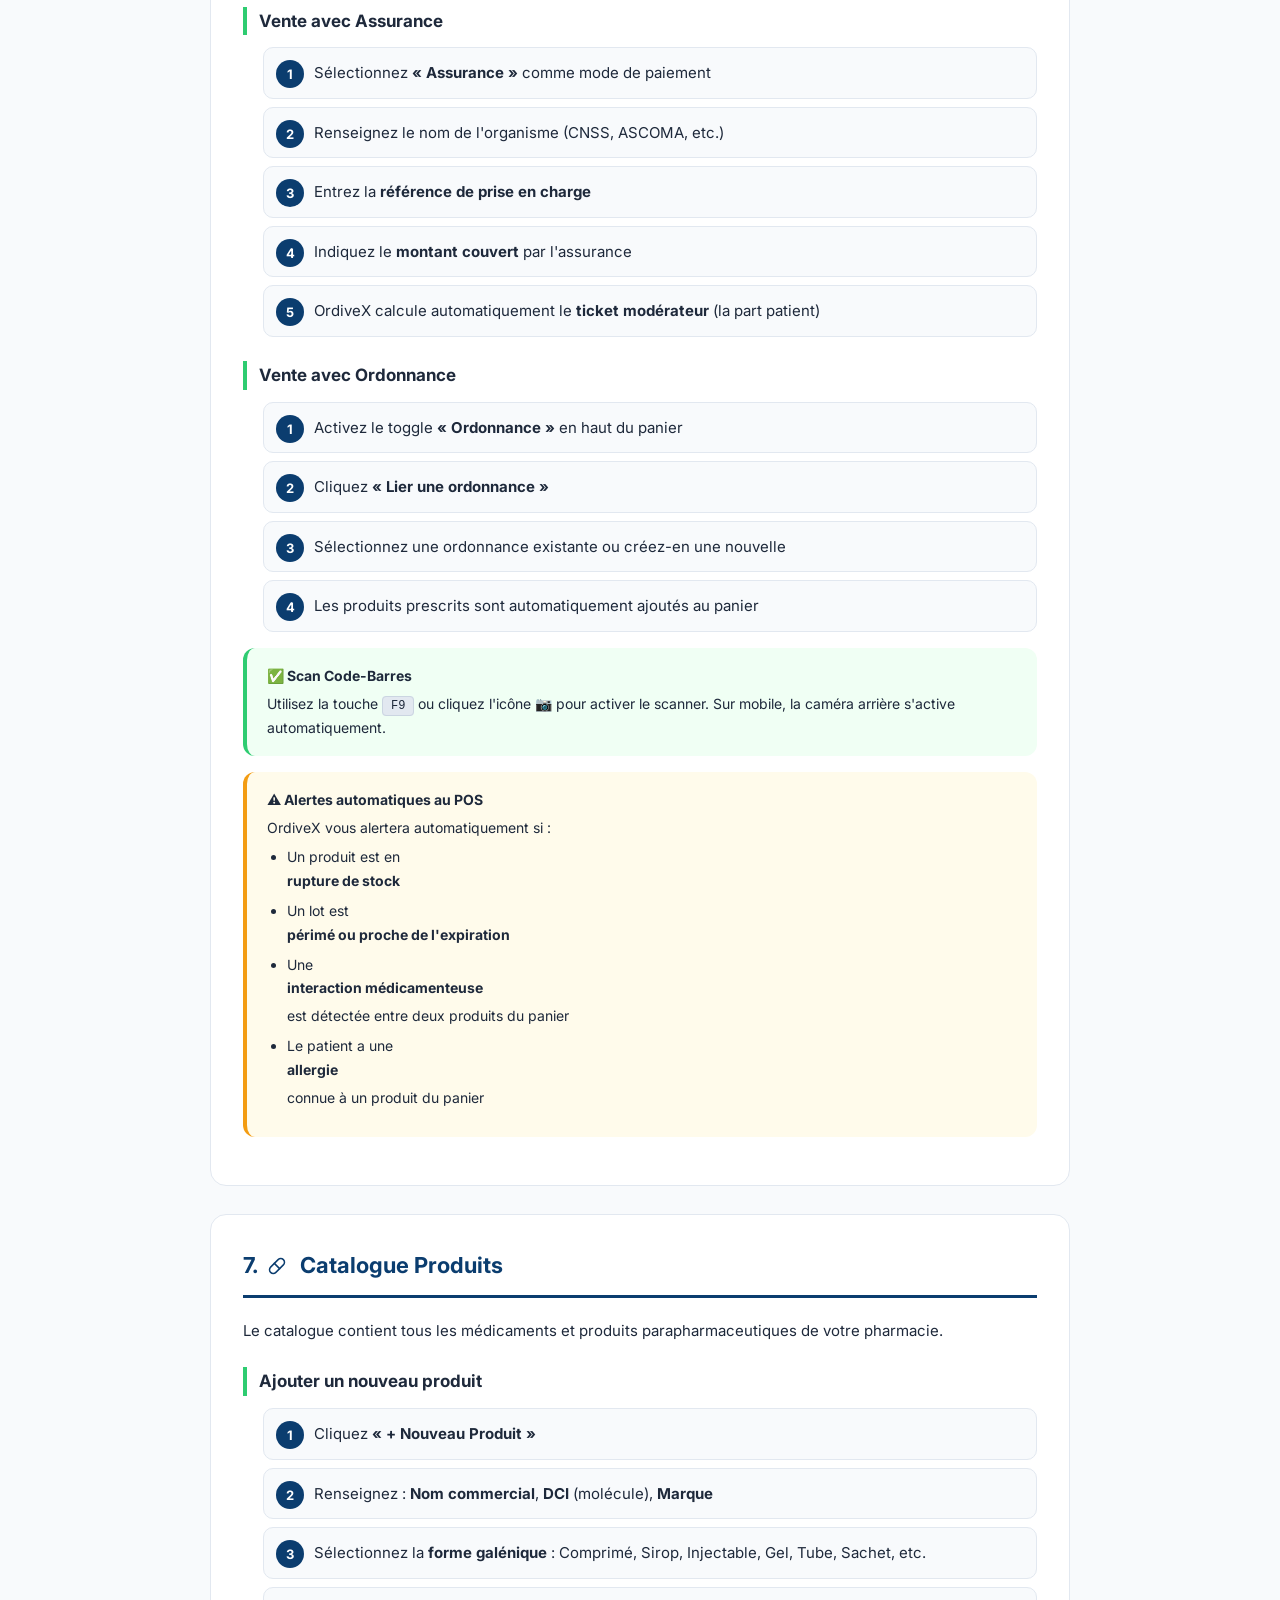
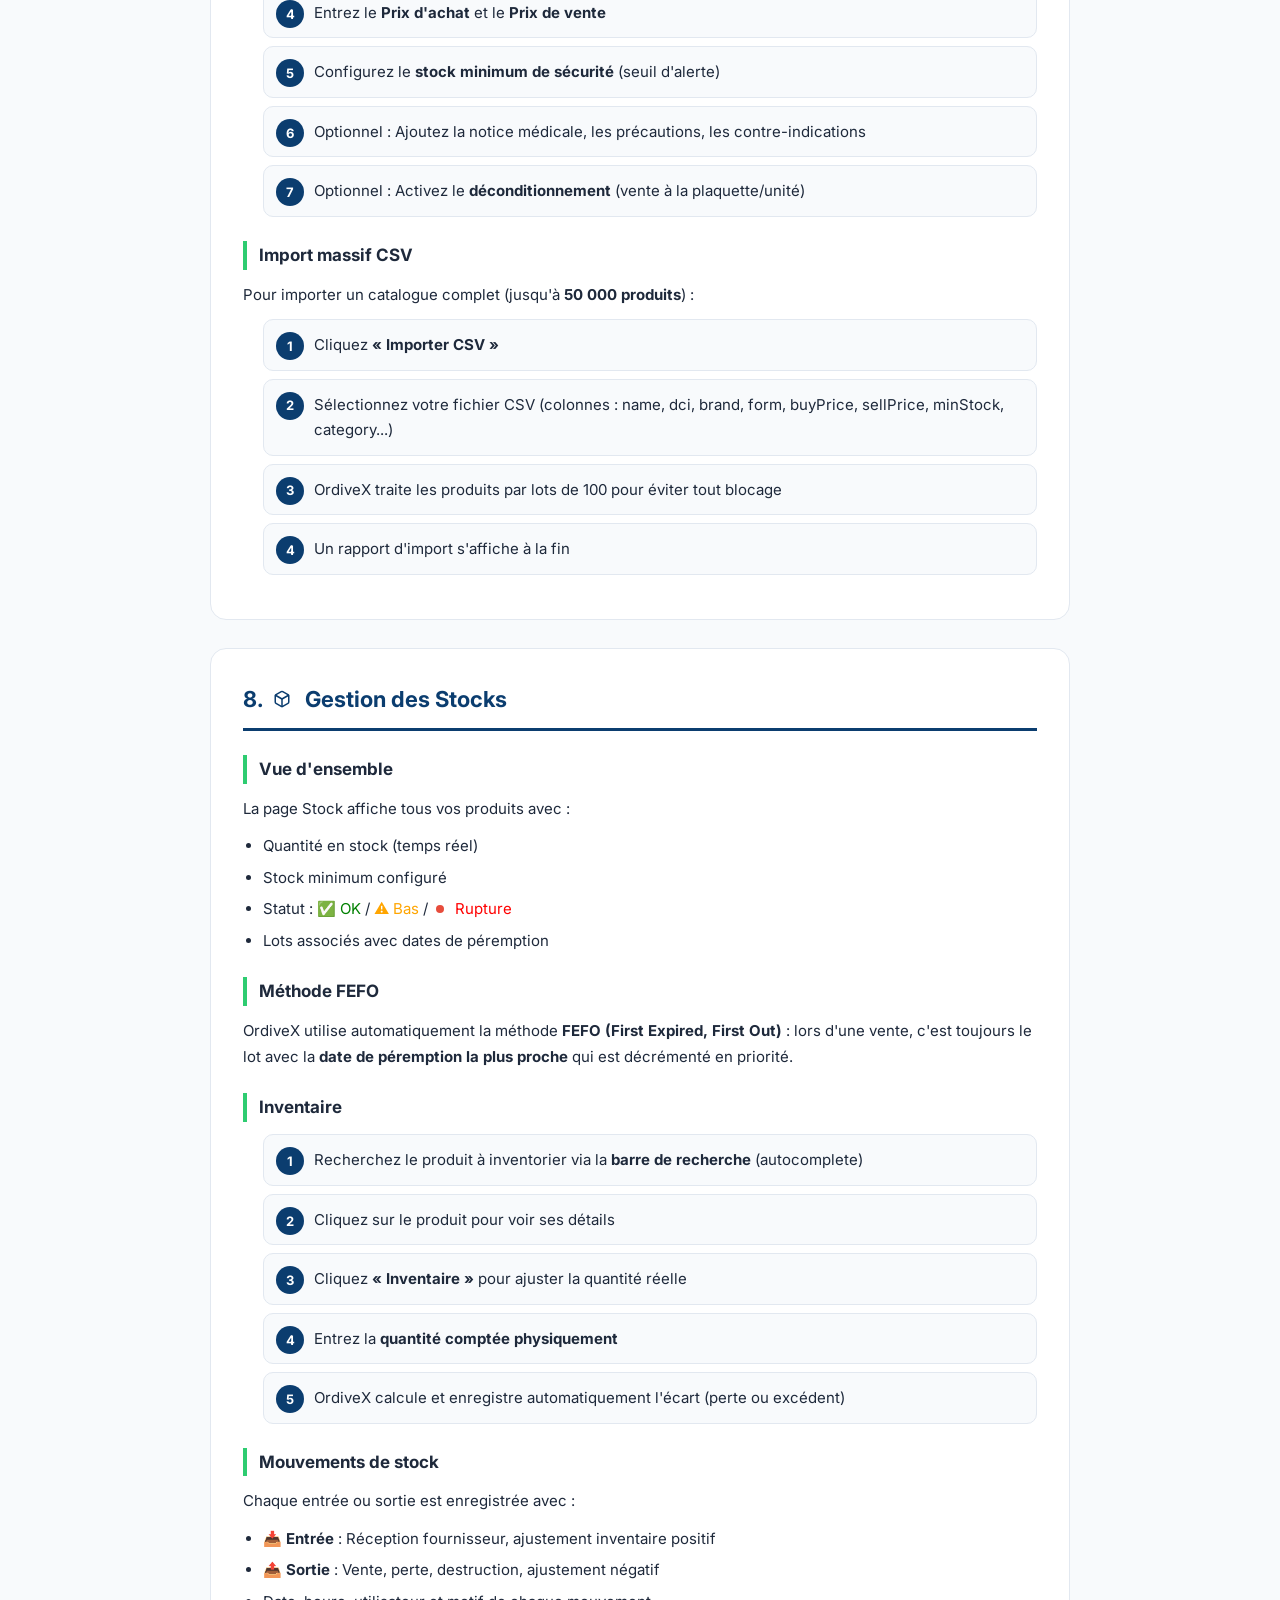
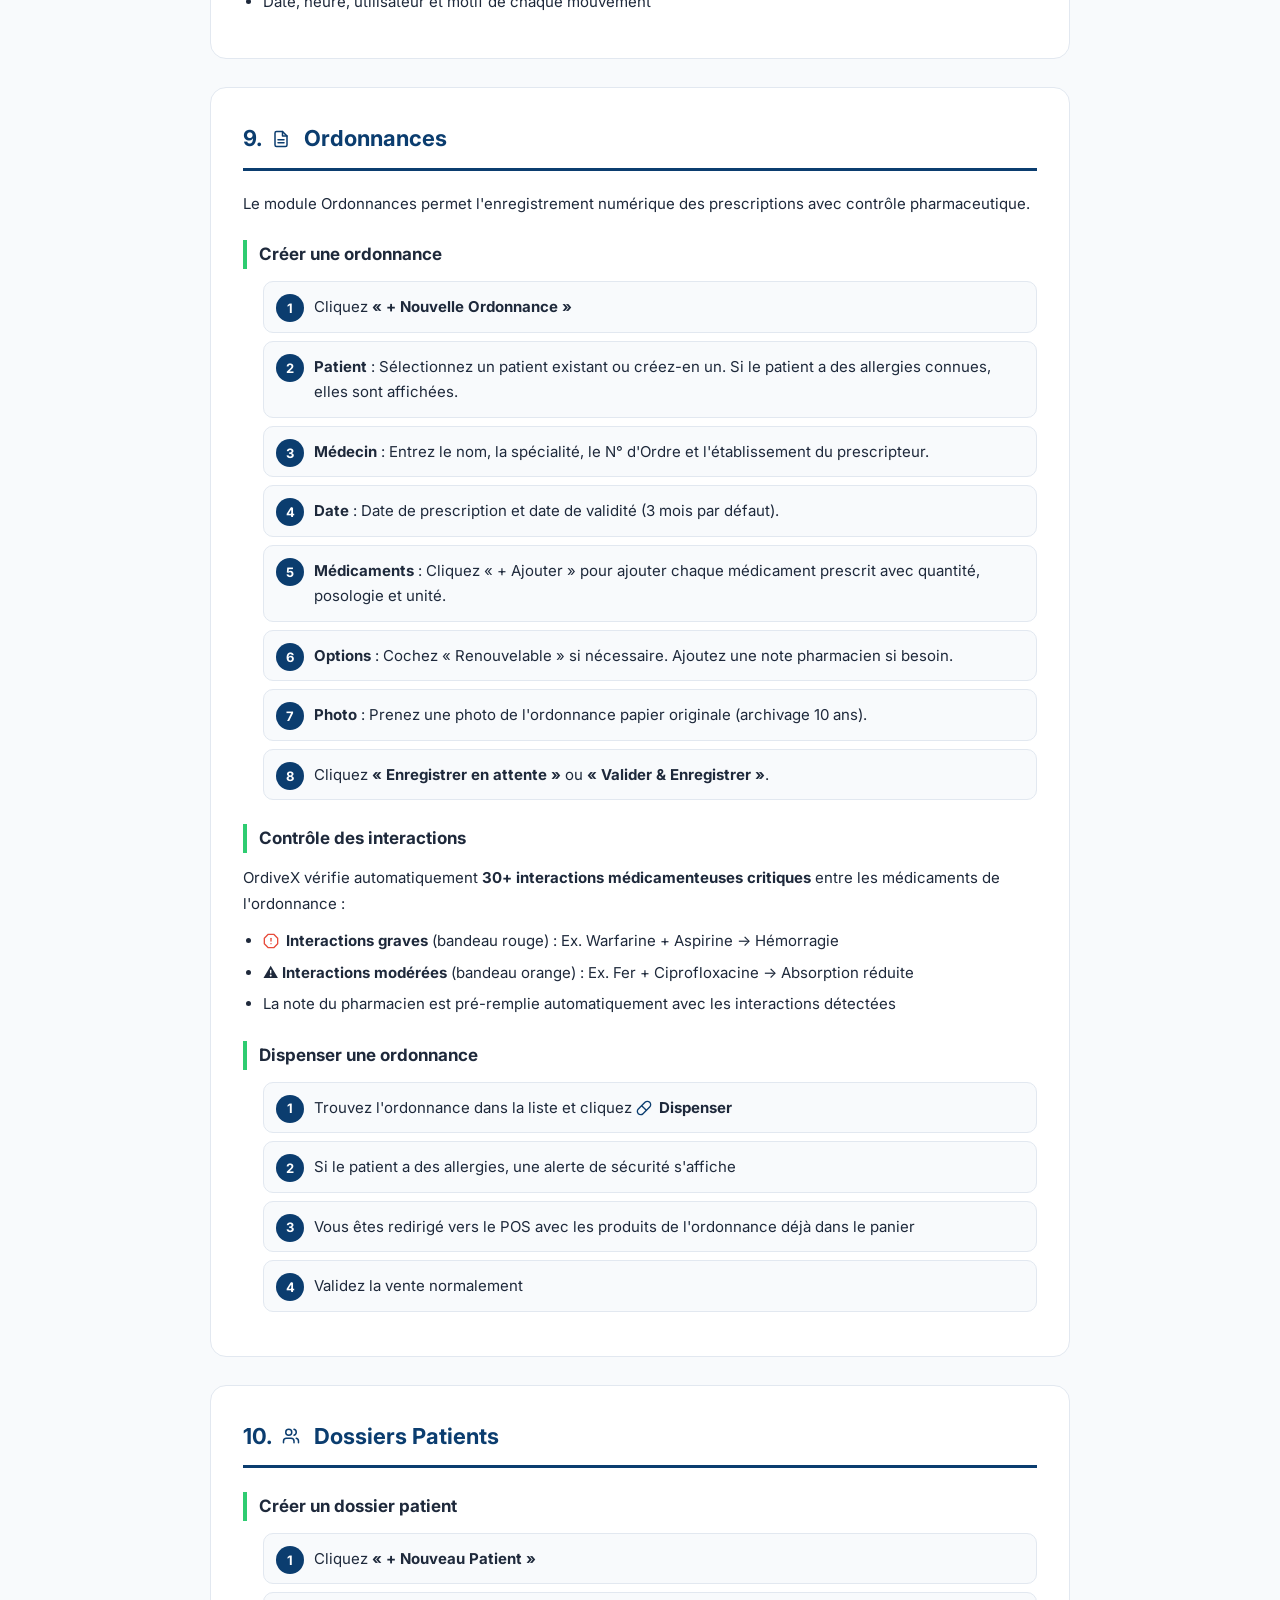
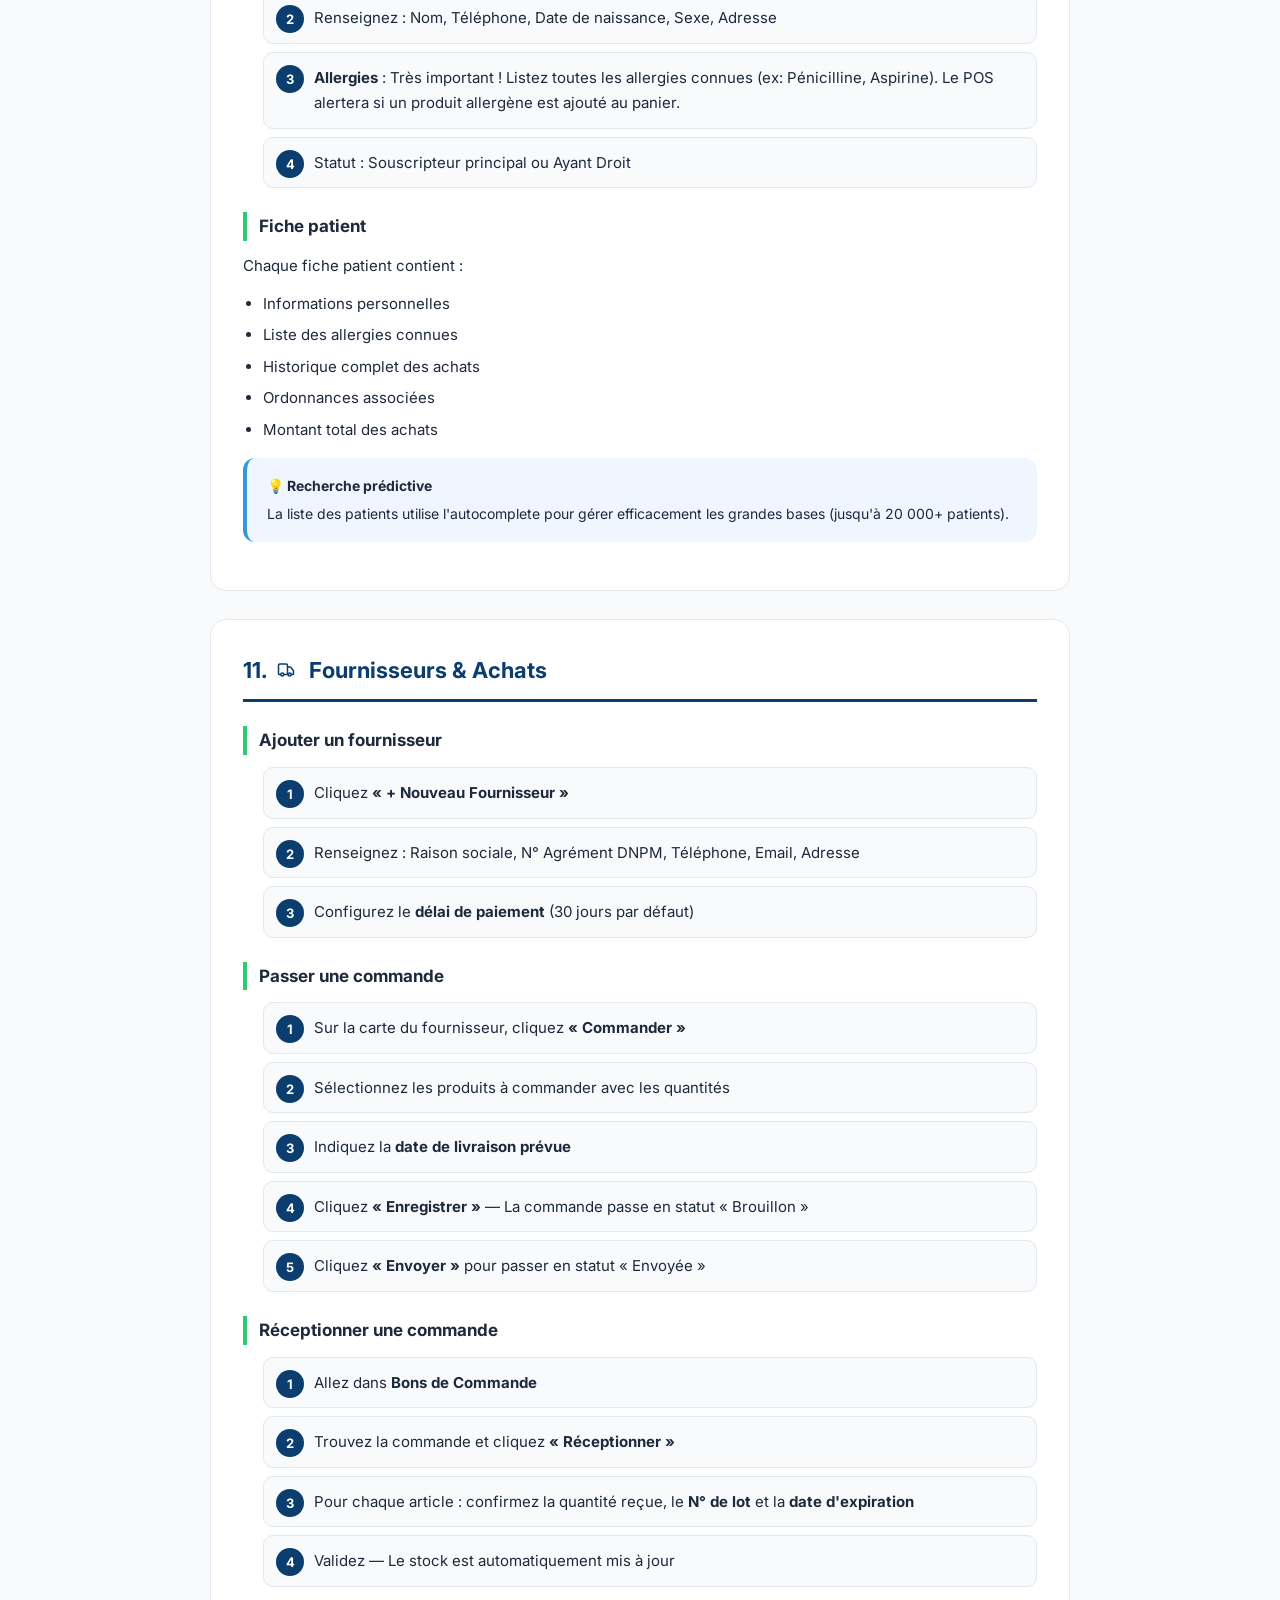
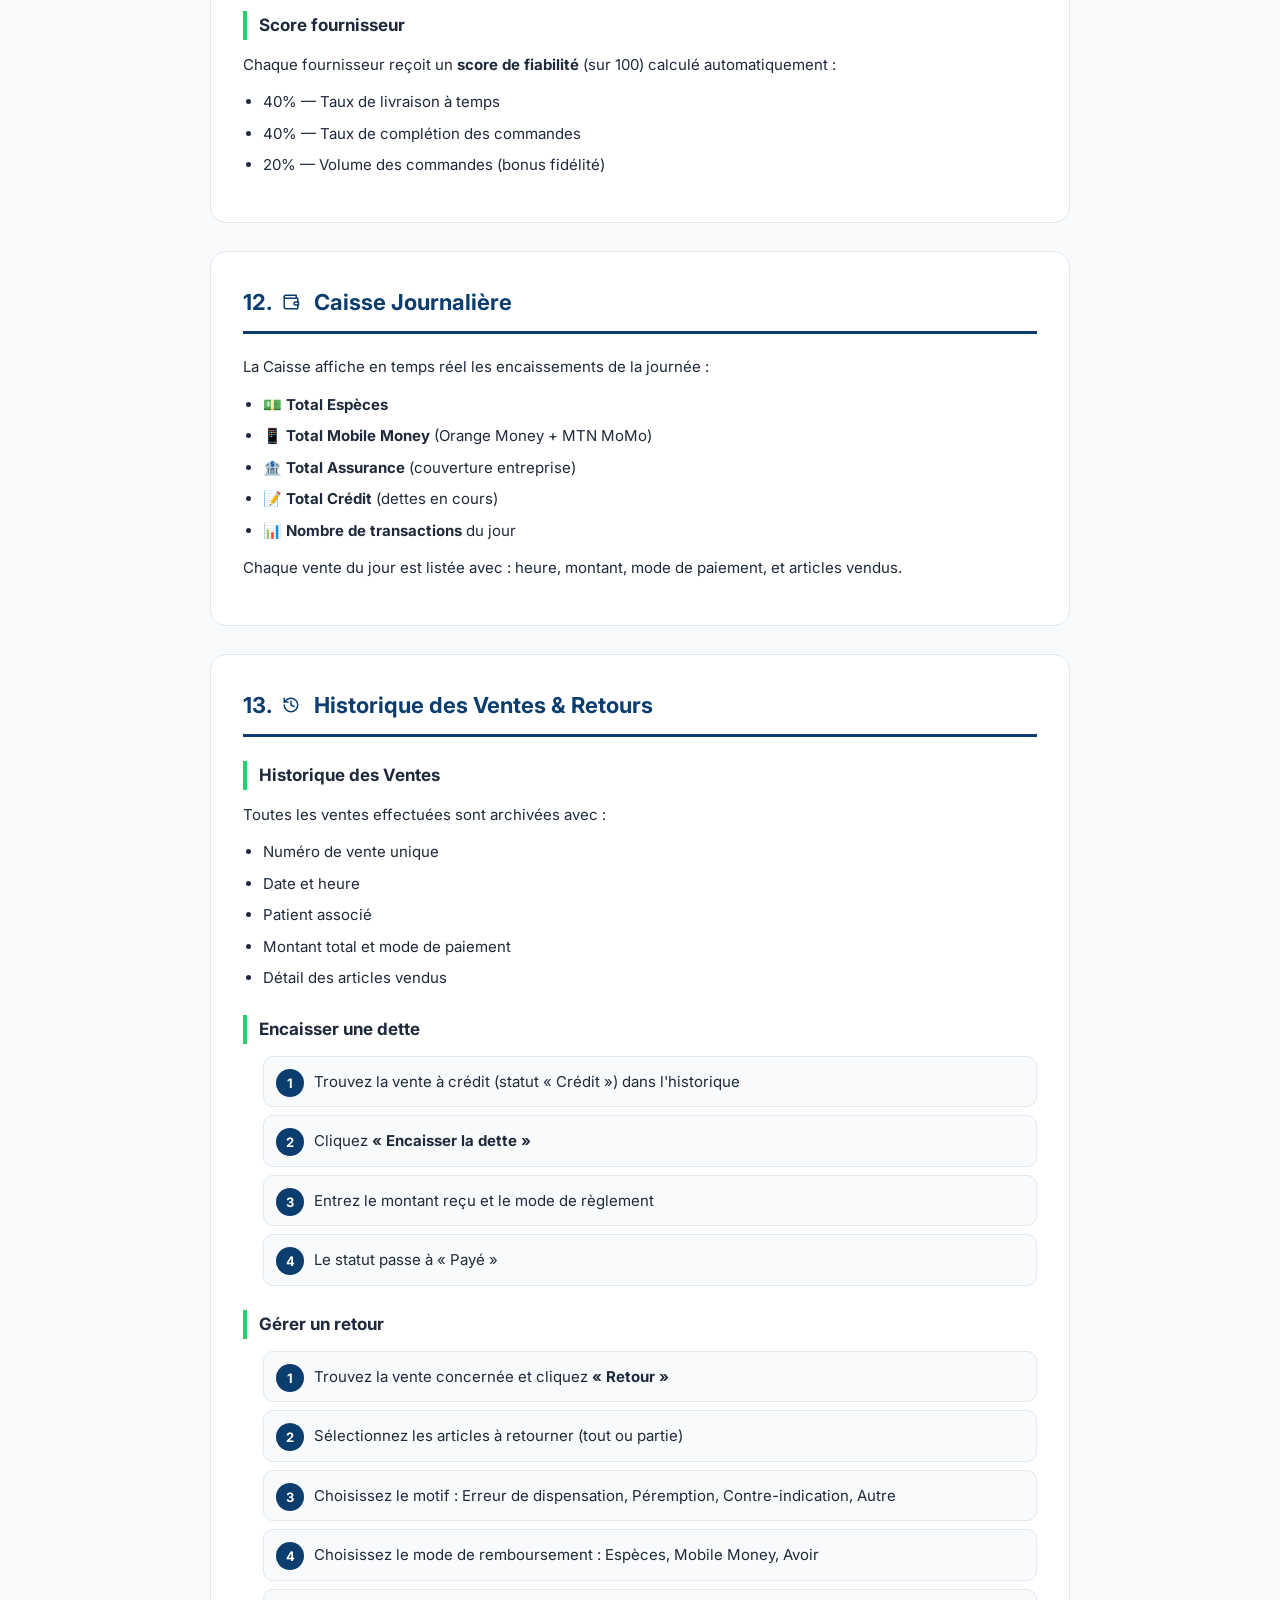
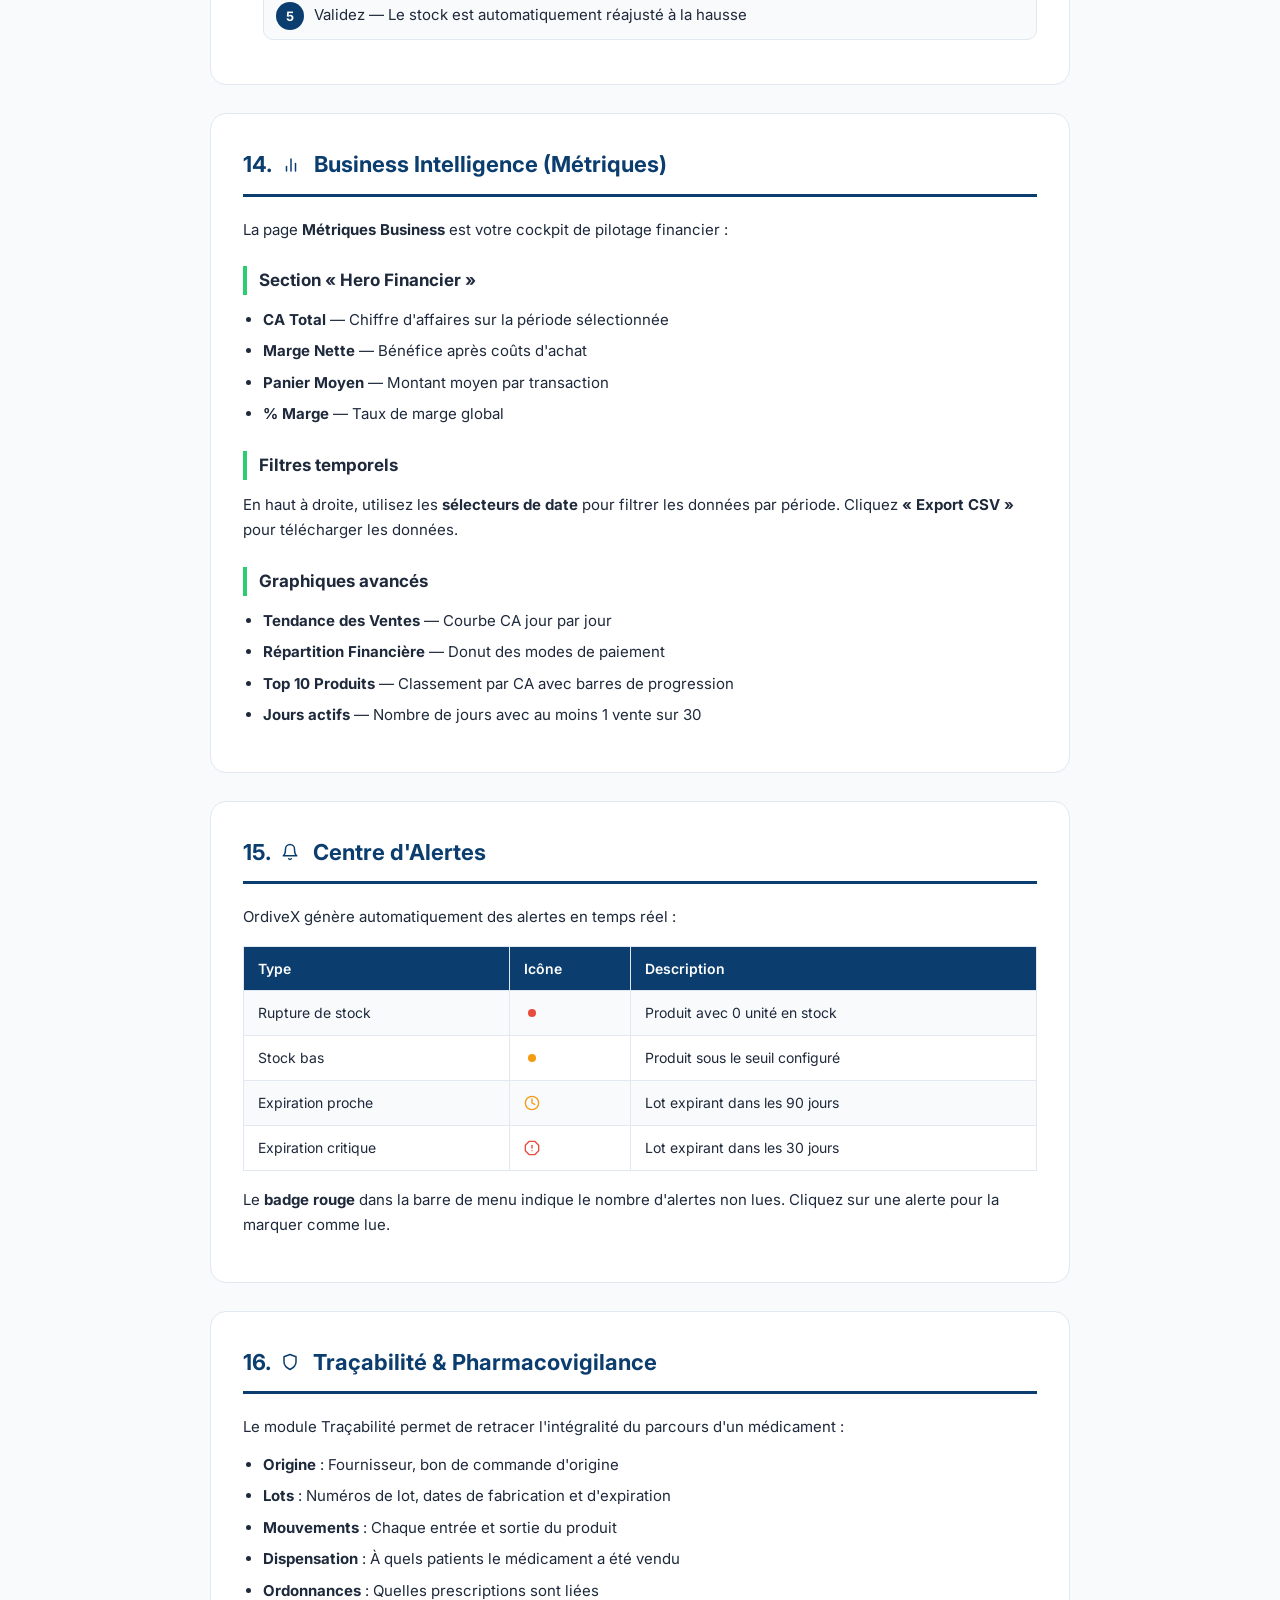
==== commit 59c97a50: "docs: rewrite Naomie guide section — 30+ subjects, dynamic features, conversation table, contextual " ====
--- a/guide-utilisateur-ordivex.html
+++ b/guide-utilisateur-ordivex.html
@@ -402,7 +402,7 @@
         <li><a href="#tracabilite">Traçabilité & Pharmacovigilance</a></li>
         <li><a href="#impression">Centre d'Impression</a></li>
         <li><a href="#parametres">Paramètres & Administration</a></li>
-        <li><a href="#naomie"><svg style="width:18px;height:18px;vertical-align:-3px;margin-right:4px" viewBox="0 0 24 24"><circle cx="12" cy="12" r="11" fill="#091a32"/><text x="12" y="16.5" text-anchor="middle" fill="white" font-size="14" font-weight="800" font-family="Inter,sans-serif">N</text></svg> Naomie AI — Assistante Intelligente</a></li>
+        <li><a href="#naomie"><svg style="width:18px;height:18px;vertical-align:-3px;margin-right:4px" viewBox="0 0 24 24"><circle cx="12" cy="12" r="11" fill="#091a32"/><text x="12" y="16.5" text-anchor="middle" fill="white" font-size="14" font-weight="800" font-family="Inter,sans-serif">N</text></svg> Naomie v3 — Assistante IA Pharmaceutique</a></li>
         <li><a href="#cloud">Synchronisation Cloud Multi-Appareils</a></li>
         <li><a href="#mobile">Utilisation sur Mobile</a></li>
         <li><a href="#raccourcis">Raccourcis Clavier</a></li>
@@ -1025,7 +1025,344 @@
 
     <!-- ═══════ 19. NAOMIE — ASSISTANTE IA ═══════ -->
     <div class="section" id="naomie">
-      <h2>19. <svg style="width:18px;height:18px;vertical-align:-3px;margin-right:4px" viewBox="0 0 24 24"><circle cx="12" cy="12" r="11" fill="#091a32"/><text x="12" y="16.5" text-anchor="middle" fill="white" font-size="14" font-weight="800" font-family="Inter,sans-serif">N</text></svg> Naomie AI — Assistante Intelligente Intégrée</h2>
+      <h2>19. <svg style="width:18px;height:18px;vertical-align:-3px;margin-right:4px" viewBox="0 0 24 24"><circle cx="12" cy="12" r="11" fill="#091a32"/><text x="12" y="16.5" text-anchor="middle" fill="white" font-size="14" font-weight="800" font-family="Inter,sans-serif">N</text></svg> Naomie v3 — Assistante IA Pharmaceutique</h2>
+
+      <p><strong>Naomie v3</strong> est l'intelligence artificielle pharmaceutique d'OrdiveX. Conçue par <strong>TrillionX</strong>,
+        elle maîtrise <strong>30+ sujets métier</strong> et fournit une assistance continue directement depuis l'interface — sans
+        connexion internet ni abonnement tiers.</p>
+
+      <!-- ── Accès ── -->
+      <h3>Accéder à Naomie</h3>
+      <ol class="steps">
+        <li>Cliquez sur le <strong>bouton circulaire bleu nuit</strong> en bas à droite de l'écran (icône bulle de conversation)</li>
+        <li>La fenêtre de chat s'ouvre avec un message d'accueil <strong>personnalisé à votre nom</strong></li>
+        <li>Saisissez votre question en <strong>langage naturel</strong> ou cliquez un bouton de suggestion rapide</li>
+        <li>Naomie affiche une <strong>animation de frappe</strong> (●●●) puis répond avec des étapes détaillées</li>
+      </ol>
+
+      <!-- ── Identité ── -->
+      <h3>Identité et interface</h3>
+      <ul>
+        <li><strong>Avatar</strong> : Lettre « N » sur fond dégradé (bleu, violet) avec cercle bleu nuit</li>
+        <li><strong>En-tête</strong> : « Naomie AI » avec le sous-titre « En ligne — Propulsé par OrdiveX »</li>
+        <li><strong>Indicateur de frappe</strong> : Animation de trois points (●●●) lorsqu'elle traite votre requête</li>
+        <li><strong>Ton</strong> : Professionnel, bienveillant et institutionnel — adapté au contexte pharmaceutique</li>
+      </ul>
+
+      <!-- ── 30+ sujets ── -->
+      <h3>🧠 Les 30+ sujets maîtrisés par Naomie</h3>
+      <p>Naomie comprend le vocabulaire métier pharmaceutique. Voici la <strong>cartographie complète</strong> de ses compétences :</p>
+
+      <h4>💊 Opérations quotidiennes</h4>
+      <table>
+        <tr><th>Sujet</th><th>Exemples de questions reconnues</th></tr>
+        <tr>
+          <td><strong>Ventes &amp; POS</strong></td>
+          <td>« Comment faire une vente ? », « Comment annuler une vente ? », « Historique facture ? »</td>
+        </tr>
+        <tr>
+          <td><strong>Crédits &amp; Dettes</strong></td>
+          <td>« Comment créer un crédit client ? », « Comment encaisser une dette ? », « Ardoise impayée ? »</td>
+        </tr>
+        <tr>
+          <td><strong>Assurances &amp; Tiers-payant</strong></td>
+          <td>« Comment administrer le tiers-payant ? », « Ticket modérateur ? », « Part patient / part entreprise ? »</td>
+        </tr>
+        <tr>
+          <td><strong>Déconditionnement</strong></td>
+          <td>« Comment vendre à l'unité ? », « Boîte / Plaquette / Comprimé ? », « Fractionner ? »</td>
+        </tr>
+        <tr>
+          <td><strong>Retours &amp; Remboursements</strong></td>
+          <td>« Comment faire un retour ? », « Remboursement partiel ? », « Échange ? »</td>
+        </tr>
+        <tr>
+          <td><strong>Scan code-barres</strong></td>
+          <td>« Comment scanner un code-barres ? », « Lecteur USB ? », « Caméra mobile ? »</td>
+        </tr>
+      </table>
+
+      <h4>📦 Stock &amp; Approvisionnement</h4>
+      <table>
+        <tr><th>Sujet</th><th>Exemples de questions reconnues</th></tr>
+        <tr>
+          <td><strong>Gestion des stocks</strong></td>
+          <td>« Comment consulter le stock ? », « Rupture ? », « Inventaire ? », « Mouvements ? »</td>
+        </tr>
+        <tr>
+          <td><strong>Protocole FEFO</strong></td>
+          <td>« Comment fonctionne le FEFO ? », « Premier périmé, premier sorti ? », « Priorité de sortie ? »</td>
+        </tr>
+        <tr>
+          <td><strong>Péremptions &amp; Alertes</strong></td>
+          <td>« Comment gérer les dates d'expiration ? », « Lot périmé ? », « Alerte péremption ? »</td>
+        </tr>
+        <tr>
+          <td><strong>Commandes fournisseurs</strong></td>
+          <td>« Comment passer une commande ? », « Comment réceptionner ? », « Bon de commande ? »</td>
+        </tr>
+        <tr>
+          <td><strong>Import CSV massif</strong></td>
+          <td>« Comment importer un catalogue ? », « Import CSV ? », « Excel ? », « 50 000 produits ? »</td>
+        </tr>
+        <tr>
+          <td><strong>Mouvements de stock</strong></td>
+          <td>« Comment voir les entrées/sorties ? », « Historique stock ? », « Journal de mouvements ? »</td>
+        </tr>
+      </table>
+
+      <h4>👤 Patients &amp; Ordonnances</h4>
+      <table>
+        <tr><th>Sujet</th><th>Exemples de questions reconnues</th></tr>
+        <tr>
+          <td><strong>Dossiers patients</strong></td>
+          <td>« Comment créer une fiche patient ? », « Allergies ? », « Historique achats ? »</td>
+        </tr>
+        <tr>
+          <td><strong>Ordonnances</strong></td>
+          <td>« Comment créer une ordonnance ? », « Comment lier au POS ? », « Validation pharmaceutique ? »</td>
+        </tr>
+        <tr>
+          <td><strong>Interactions médicamenteuses</strong></td>
+          <td>« Comment fonctionne le contrôle d'interactions ? », « 30 interactions critiques ? », « Allergie ? »</td>
+        </tr>
+        <tr>
+          <td><strong>Notices &amp; RCP</strong></td>
+          <td>« Comment consulter la notice ? », « Posologie ? », « Effets indésirables ? », « Précautions ? »</td>
+        </tr>
+      </table>
+
+      <h4>📊 Analyses &amp; Finance</h4>
+      <table>
+        <tr><th>Sujet</th><th>Exemples de questions reconnues</th></tr>
+        <tr>
+          <td><strong>Tableau de bord &amp; KPIs</strong></td>
+          <td>« Comment accéder aux statistiques ? », « Chiffre d'affaires ? », « Marge ? », « Panier moyen ? »</td>
+        </tr>
+        <tr>
+          <td><strong>Business Intelligence</strong></td>
+          <td>« KPIs avancés ? », « Rotation stock ? », « Bénéfice brut ? », « Taux de recouvrement ? »</td>
+        </tr>
+        <tr>
+          <td><strong>Caisse &amp; Clôture</strong></td>
+          <td>« Comment clôturer la caisse ? », « Encaissements du jour ? », « Fin de journée ? »</td>
+        </tr>
+        <tr>
+          <td><strong>Exports</strong></td>
+          <td>« Comment exporter les données ? », « Export CSV ? », « Télécharger rapport ? », « Comptabilité ? »</td>
+        </tr>
+      </table>
+
+      <h4>⚙️ Administration &amp; Sécurité</h4>
+      <table>
+        <tr><th>Sujet</th><th>Exemples de questions reconnues</th></tr>
+        <tr>
+          <td><strong>Utilisateurs &amp; Rôles</strong></td>
+          <td>« Comment gérer les accès ? », « Rôles Manager / Pharmacien / Caissier ? », « Mot de passe ? »</td>
+        </tr>
+        <tr>
+          <td><strong>Paramètres pharmacie</strong></td>
+          <td>« Comment configurer la pharmacie ? », « Devise ? », « Logo ? », « Agrément ? »</td>
+        </tr>
+        <tr>
+          <td><strong>Sauvegarde &amp; Restauration</strong></td>
+          <td>« Comment sauvegarder mes données ? », « Backup JSON ? », « Restaurer ? »</td>
+        </tr>
+        <tr>
+          <td><strong>Synchronisation cloud</strong></td>
+          <td>« Comment synchroniser entre appareils ? », « PUSH / PULL ? », « Supabase ? »</td>
+        </tr>
+        <tr>
+          <td><strong>Mode hors-ligne</strong></td>
+          <td>« L'app fonctionne sans internet ? », « Offline ? », « Pas de connexion ? »</td>
+        </tr>
+        <tr>
+          <td><strong>Traçabilité &amp; Audit</strong></td>
+          <td>« Comment fonctionne l'audit ? », « Journal d'audit ? », « Pharmacovigilance ? »</td>
+        </tr>
+        <tr>
+          <td><strong>Destruction de lots</strong></td>
+          <td>« Comment détruire des médicaments périmés ? », « PV de destruction ? », « DNPM ? »</td>
+        </tr>
+        <tr>
+          <td><strong>Impression</strong></td>
+          <td>« Comment imprimer un rapport ? », « Imprimante Bluetooth ? », « Ticket de caisse ? »</td>
+        </tr>
+        <tr>
+          <td><strong>SMS patients</strong></td>
+          <td>« Comment envoyer des SMS ? », « AfricasTalking ? », « Rappel patient ? »</td>
+        </tr>
+        <tr>
+          <td><strong>Thème sombre</strong></td>
+          <td>« Comment activer le dark mode ? », « Mode nuit ? », « Apparence ? »</td>
+        </tr>
+        <tr>
+          <td><strong>Raccourcis clavier</strong></td>
+          <td>« Quelles sont les touches rapides ? », « F2, F4, F8, F9 ? », « Shortcut POS ? »</td>
+        </tr>
+        <tr>
+          <td><strong>Version &amp; Mises à jour</strong></td>
+          <td>« Quelle version j'utilise ? », « Changelog ? », « Nouveautés ? »</td>
+        </tr>
+        <tr>
+          <td><strong>Catalogue Produits</strong></td>
+          <td>« Comment ajouter un médicament ? », « Nouveau produit ? », « DCI ? »</td>
+        </tr>
+        <tr>
+          <td><strong>Navigation &amp; Modules</strong></td>
+          <td>« Comment naviguer dans le menu ? », « Où trouver les fournisseurs ? »</td>
+        </tr>
+        <tr>
+          <td><strong>Mobile &amp; PWA</strong></td>
+          <td>« Comment utiliser OrdiveX sur mobile ? », « Installer sur smartphone ? »</td>
+        </tr>
+      </table>
+
+      <!-- ── Fonctions dynamiques ── -->
+      <h3>⚡ Fonctions intelligentes en temps réel</h3>
+      <p>En plus de la base de connaissances, Naomie possède des <strong>capacités dynamiques</strong> qui interrogent vos données en direct :</p>
+
+      <h4>📊 Analyse de données en temps réel</h4>
+      <div class="chat-example">
+        <div class="chat-ex-user">Combien de produits j'ai en stock ?</div>
+        <div class="chat-ex-bot">Voici vos chiffres actuels :<br>
+          💊 <strong>50 234</strong> produits dans le catalogue<br>
+          👤 <strong>15 439</strong> patients enregistrés<br>
+          📦 <strong>156 200</strong> unités en stock</div>
+      </div>
+      <p><strong>Mots-clés reconnus :</strong> combien de produit, nombre de patient, combien j'ai</p>
+
+      <h4>📍 Localisation contextuelle</h4>
+      <div class="chat-example">
+        <div class="chat-ex-user">Où suis-je ?</div>
+        <div class="chat-ex-bot">Vous êtes actuellement sur la page <strong>Point de Vente (POS)</strong>. Besoin d'aide pour utiliser cette section ?</div>
+      </div>
+      <p><strong>Mots-clés reconnus :</strong> où suis-je, quelle page, je me trouve, c'est quoi cette page</p>
+
+      <h4>⏰ Information temporelle</h4>
+      <div class="chat-example">
+        <div class="chat-ex-user">Quelle heure est-il ?</div>
+        <div class="chat-ex-bot">Il est <strong>14:32</strong> ! Nous sommes le <strong>lundi 28 avril 2026</strong>.</div>
+      </div>
+      <p><strong>Mots-clés reconnus :</strong> heure, quelle heure, date, quel jour, aujourd'hui</p>
+
+      <!-- ── Conversation naturelle ── -->
+      <h3>💬 Conversation naturelle</h3>
+      <p>Naomie ne se limite pas aux questions techniques. Elle comprend aussi les <strong>échanges conversationnels courants</strong> :</p>
+      <table>
+        <tr><th>Vous dites...</th><th>Naomie répond...</th></tr>
+        <tr><td>« Bonjour », « Salut », « Hey »</td><td>Message d'accueil personnalisé avec votre prénom</td></tr>
+        <tr><td>« Merci », « Super », « Parfait »</td><td>Remerciement chaleureux et proposition d'aide supplémentaire</td></tr>
+        <tr><td>« Qui es-tu ? », « Tu fais quoi ? »</td><td>Présentation de ses 30+ sujets de compétence</td></tr>
+        <tr><td>« Qui t'a créé ? », « TrillionX ? »</td><td>Présentation de TrillionX et de la mission d'OrdiveX</td></tr>
+        <tr><td>« Des conseils ? », « Astuces ? »</td><td>5 astuces concrètes pour optimiser votre pharmacie</td></tr>
+        <tr><td>« Raconte une blague »</td><td>Humour pharmaceutique adapté 😄</td></tr>
+        <tr><td>« Courage ! », « Je suis fatigué »</td><td>Message de motivation personnalisé</td></tr>
+        <tr><td>« L'app est lente », « Bug ! »</td><td>Diagnostic en 3 étapes + orientation support si nécessaire</td></tr>
+        <tr><td>« Comparaison ? », « Concurrent ? »</td><td>Points forts d'OrdiveX face à la concurrence</td></tr>
+        <tr><td>« Combien ça coûte ? », « Tarif ? »</td><td>Orientation vers l'équipe commerciale TrillionX</td></tr>
+        <tr><td>« Au revoir », « Bye »</td><td>Message de clôture personnalisé et encourageant</td></tr>
+        <tr><td>« Oui », « OK », « D'accord »</td><td>Confirmation et proposition d'aide supplémentaire</td></tr>
+      </table>
+
+      <!-- ── Bonnes pratiques ── -->
+      <h3>✅ Bonnes pratiques de communication</h3>
+      <p>Pour obtenir les réponses les plus précises, utilisez un <strong>vocabulaire métier direct</strong> :</p>
+
+      <h4>✅ Requête efficace (vocabulaire métier)</h4>
+      <div class="chat-example">
+        <div class="chat-ex-user">Comment administrer le tiers-payant ?</div>
+        <div class="chat-ex-bot">Le tiers-payant fonctionne ainsi :<br>
+          Au POS, sélectionnez le paiement « Assurance ». Saisissez l'organisme, le numéro de prise en charge
+          et le taux de couverture. Le système sépare automatiquement le ticket modérateur (part patient) de la créance
+          assurance (part entreprise).</div>
+      </div>
+
+      <h4>✅ Demande de diagnostic technique</h4>
+      <div class="chat-example">
+        <div class="chat-ex-user">L'application est lente</div>
+        <div class="chat-ex-bot">Procédons au diagnostic de premier niveau :<br>
+          1. Forcez le rafraîchissement (Ctrl+Shift+R).<br>
+          2. Si c'est sur mobile, fermez et rouvrez l'app.<br>
+          3. Vérifiez l'intégrité de la base dans Paramètres &gt; Synchronisation.<br>
+          Si le défaut persiste, contactez le support TrillionX via WhatsApp.</div>
+      </div>
+
+      <h4>❌ Requêtes à éviter (trop vagues)</h4>
+      <ul>
+        <li><strong>« Aide »</strong> → Trop générique. Dites plutôt « aide pour le stock » ou « aide pour une commande »</li>
+        <li><strong>« Ça ne marche pas »</strong> → Précisez le module (ex: « le POS ne scanne pas »)</li>
+        <li><strong>« Comment on fait ? »</strong> → Ajoutez l'action visée (ex: « comment faire un retour ? »)</li>
+      </ul>
+
+      <!-- ── Fallback contextuel ── -->
+      <h3>🎯 Fallback intelligent contextuel</h3>
+      <p>Si Naomie ne trouve pas de correspondance exacte, elle ne vous laisse <strong>jamais sans aide</strong>. Elle analyse
+        automatiquement la <strong>page sur laquelle vous vous trouvez</strong> (16 pages reconnues) et vous suggère les mots-clés
+        les plus pertinents pour cette page :</p>
+
+      <div class="chat-example">
+        <div class="chat-ex-user">Comment je fais la chose là ?</div>
+        <div class="chat-ex-bot">Je n'ai pas trouvé de correspondance exacte. Vous êtes sur le <strong>Point de Vente</strong>.
+          Essayez des mots-clés comme : <strong>vente</strong>, <strong>crédit</strong>, <strong>assurance</strong>,
+          <strong>scan</strong>, <strong>déconditionnement</strong>, <strong>ordonnance</strong>.<br><br>
+          💡 Astuce : Plus votre question contient un terme métier précis, plus ma réponse sera pertinente !</div>
+      </div>
+
+      <p>Les 16 pages avec fallback contextuel sont : POS, Catalogue, Stocks, Patients, Fournisseurs, Historique des Ventes,
+        Ordonnances, Tableau de Bord, Pilotage, Caisse, Paramètres, Traçabilité, Alertes, Centre d'Impression, Retours, et
+        la page par défaut.</p>
+
+      <!-- ── Boutons rapides ── -->
+      <h3>Boutons de suggestion rapide</h3>
+      <p>Après chaque réponse, Naomie propose <strong>8 boutons d'accès rapide</strong> aux sujets les plus demandés :</p>
+      <table>
+        <tr><th>Bouton</th><th>Sujet déclenché</th></tr>
+        <tr><td>🧭 Navigation</td><td>Architecture des modules et guide de navigation</td></tr>
+        <tr><td>💳 Crédits</td><td>Procédure de gestion des crédits et recouvrement</td></tr>
+        <tr><td>🚚 Commandes</td><td>Cycle d'approvisionnement et réception fournisseur</td></tr>
+        <tr><td>📦 Stocks</td><td>Supervision de l'état des stocks et inventaires</td></tr>
+        <tr><td>🖨️ Impression</td><td>Configuration et utilisation des impressions</td></tr>
+        <tr><td>📊 KPIs</td><td>Business Intelligence et analyses financières</td></tr>
+        <tr><td>🛡️ Assurance</td><td>Administration du tiers-payant et ticket modérateur</td></tr>
+        <tr><td>☁️ Synchro</td><td>Synchronisation cloud multi-appareils (PUSH/PULL)</td></tr>
+      </table>
+
+      <!-- ── Escalade ── -->
+      <h3>Escalade vers le support humain</h3>
+      <p>Si votre question dépasse le périmètre de Naomie (question commerciale, demande de personnalisation, incident serveur),
+        un bouton <strong>« Parler à un Humain (WhatsApp) »</strong> est toujours disponible en bas de la fenêtre de chat.
+        Ce canal sécurisé vous met en relation directe avec un ingénieur <strong>TrillionX</strong>.</p>
+
+      <!-- ── Limites ── -->
+      <h3>Ce que Naomie ne fait pas</h3>
+      <p>Pour garantir la transparence, voici les limites actuelles :</p>
+      <ul>
+        <li>Elle ne se connecte <strong>pas à internet</strong> — sa base de connaissances est 100% embarquée localement</li>
+        <li>Elle ne peut pas <strong>exécuter d'actions</strong> à votre place (créer une vente, modifier un produit) — elle vous guide vers la procédure</li>
+        <li>Elle ne stocke <strong>aucune donnée personnelle</strong> de vos conversations</li>
+        <li>Elle ne répond pas aux questions <strong>médicales cliniques</strong> (diagnostic, prescription) — c'est une IA de gestion, pas de consultation</li>
+        <li>Pour les questions hors périmètre, elle vous oriente vers le support humain</li>
+      </ul>
+
+      <div class="tip">
+        <strong>▸ En résumé</strong>
+        Naomie v3 est votre <strong>collègue virtuel permanent</strong> : elle connaît OrdiveX mieux que quiconque,
+        elle est disponible 24h/24, elle parle votre langage métier, et elle ne se trompe jamais sur les procédures.
+        Posez-lui simplement votre question comme à un collègue expérimenté ! 🤖💙
+      </div>
+
+      <div class="warning">
+        <strong>▸ Note importante</strong>
+        Naomie adopte un ton professionnel adapté au contexte médical. Si vous cherchez une information précise,
+        privilégiez les termes techniques (ex: « déconditionnement » plutôt que « casser une boîte »,
+        « tiers-payant » plutôt que « assurance qui paie »).
+      </div>
+    </div>
+
+    <!-- OLD NAOMIE REMOVED -->
+    <div style="display:none">
+      <h2>OLD</h2> <svg style="width:18px;height:18px;vertical-align:-3px;margin-right:4px" viewBox="0 0 24 24"><circle cx="12" cy="12" r="11" fill="#091a32"/><text x="12" y="16.5" text-anchor="middle" fill="white" font-size="14" font-weight="800" font-family="Inter,sans-serif">N</text></svg> Naomie AI — Assistante Intelligente Intégrée</h2>
 
       <p><strong>Naomie</strong> est l'intelligence artificielle dédiée d'OrdiveX. Conçue par <strong>TrillionX</strong>,
         elle fournit une assistance métier continue directement depuis l'interface du logiciel — sans nécessiter de
@@ -1303,7 +1640,7 @@
         Naomie adopte un ton professionnel et institutionnel adapté au contexte médical. Si vous cherchez une information
         précise, privilégiez les termes techniques (ex: « déconditionnement » plutôt que « casser une boîte »).
       </div>
-    </div>
+    </div> <!-- end hidden old naomie -->
 
     <!-- ═══════ 20. CLOUD ═══════ -->
     <div class="section" id="cloud">
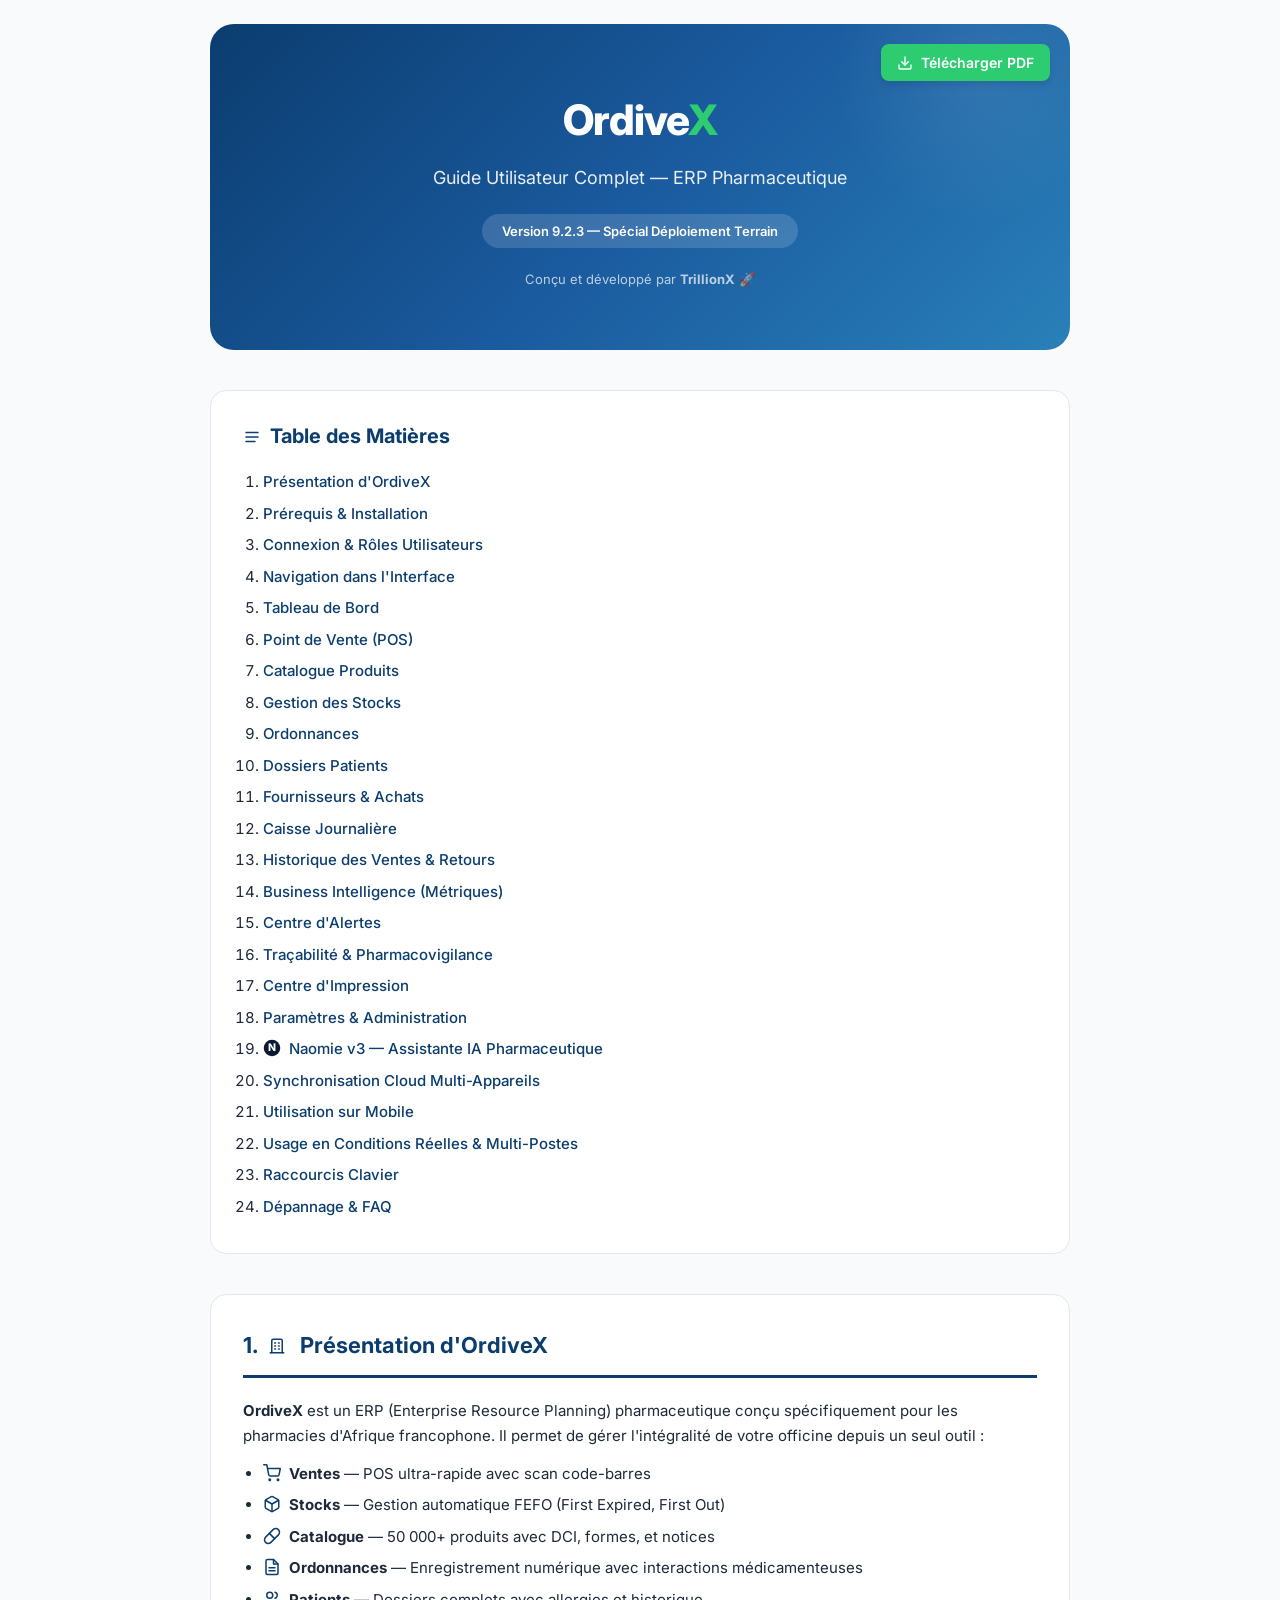
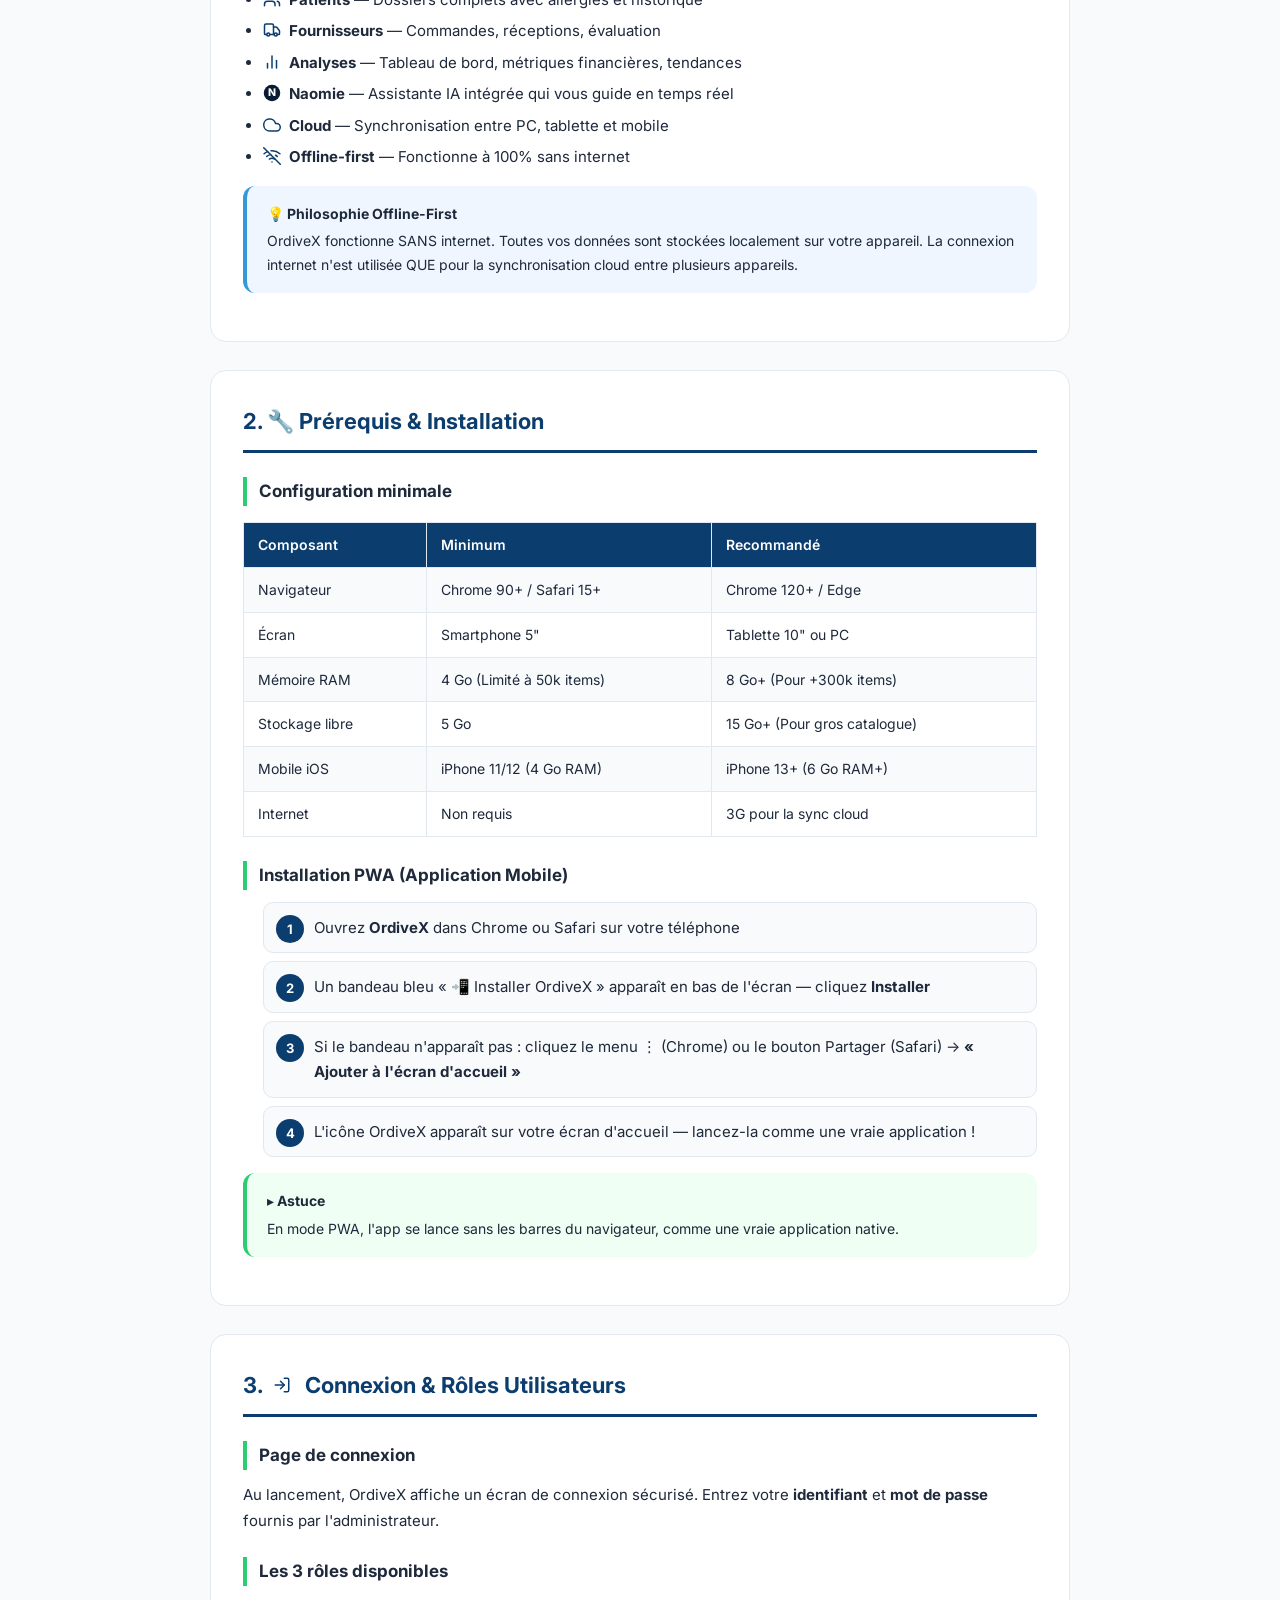
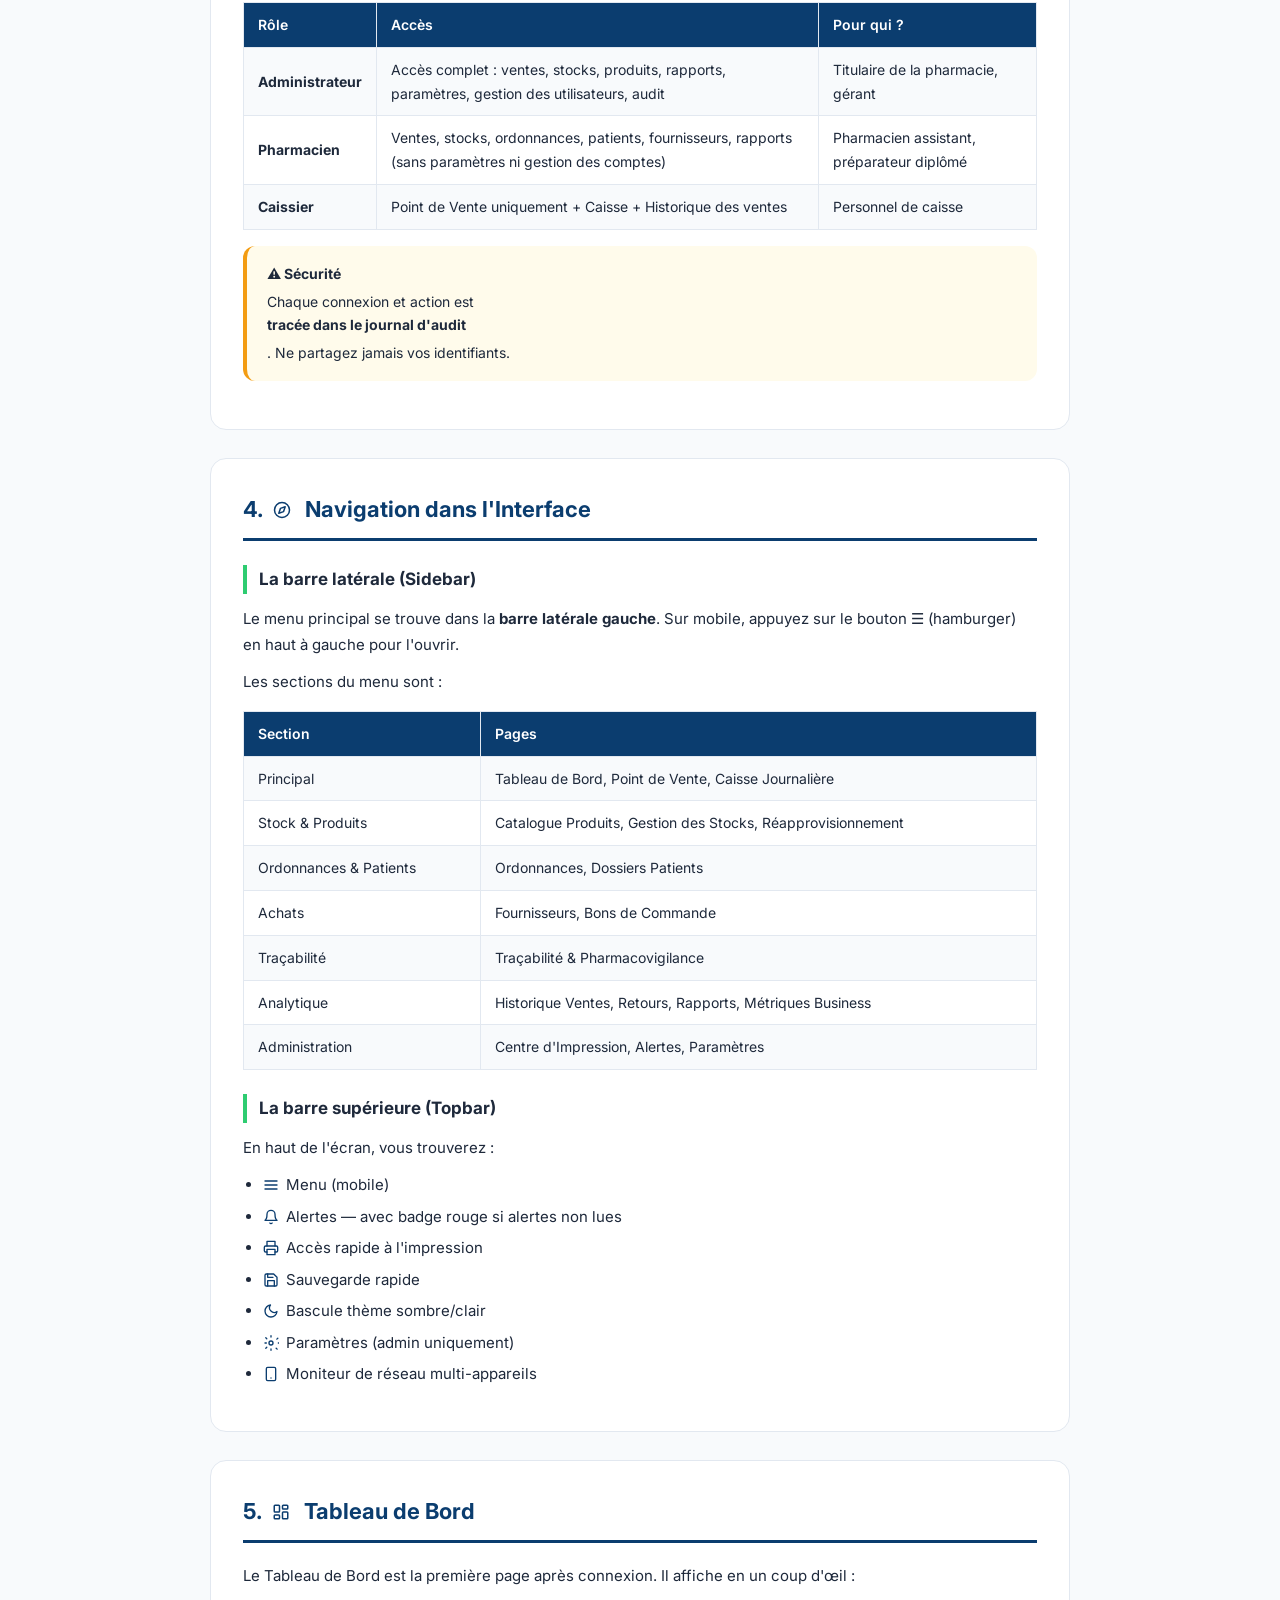
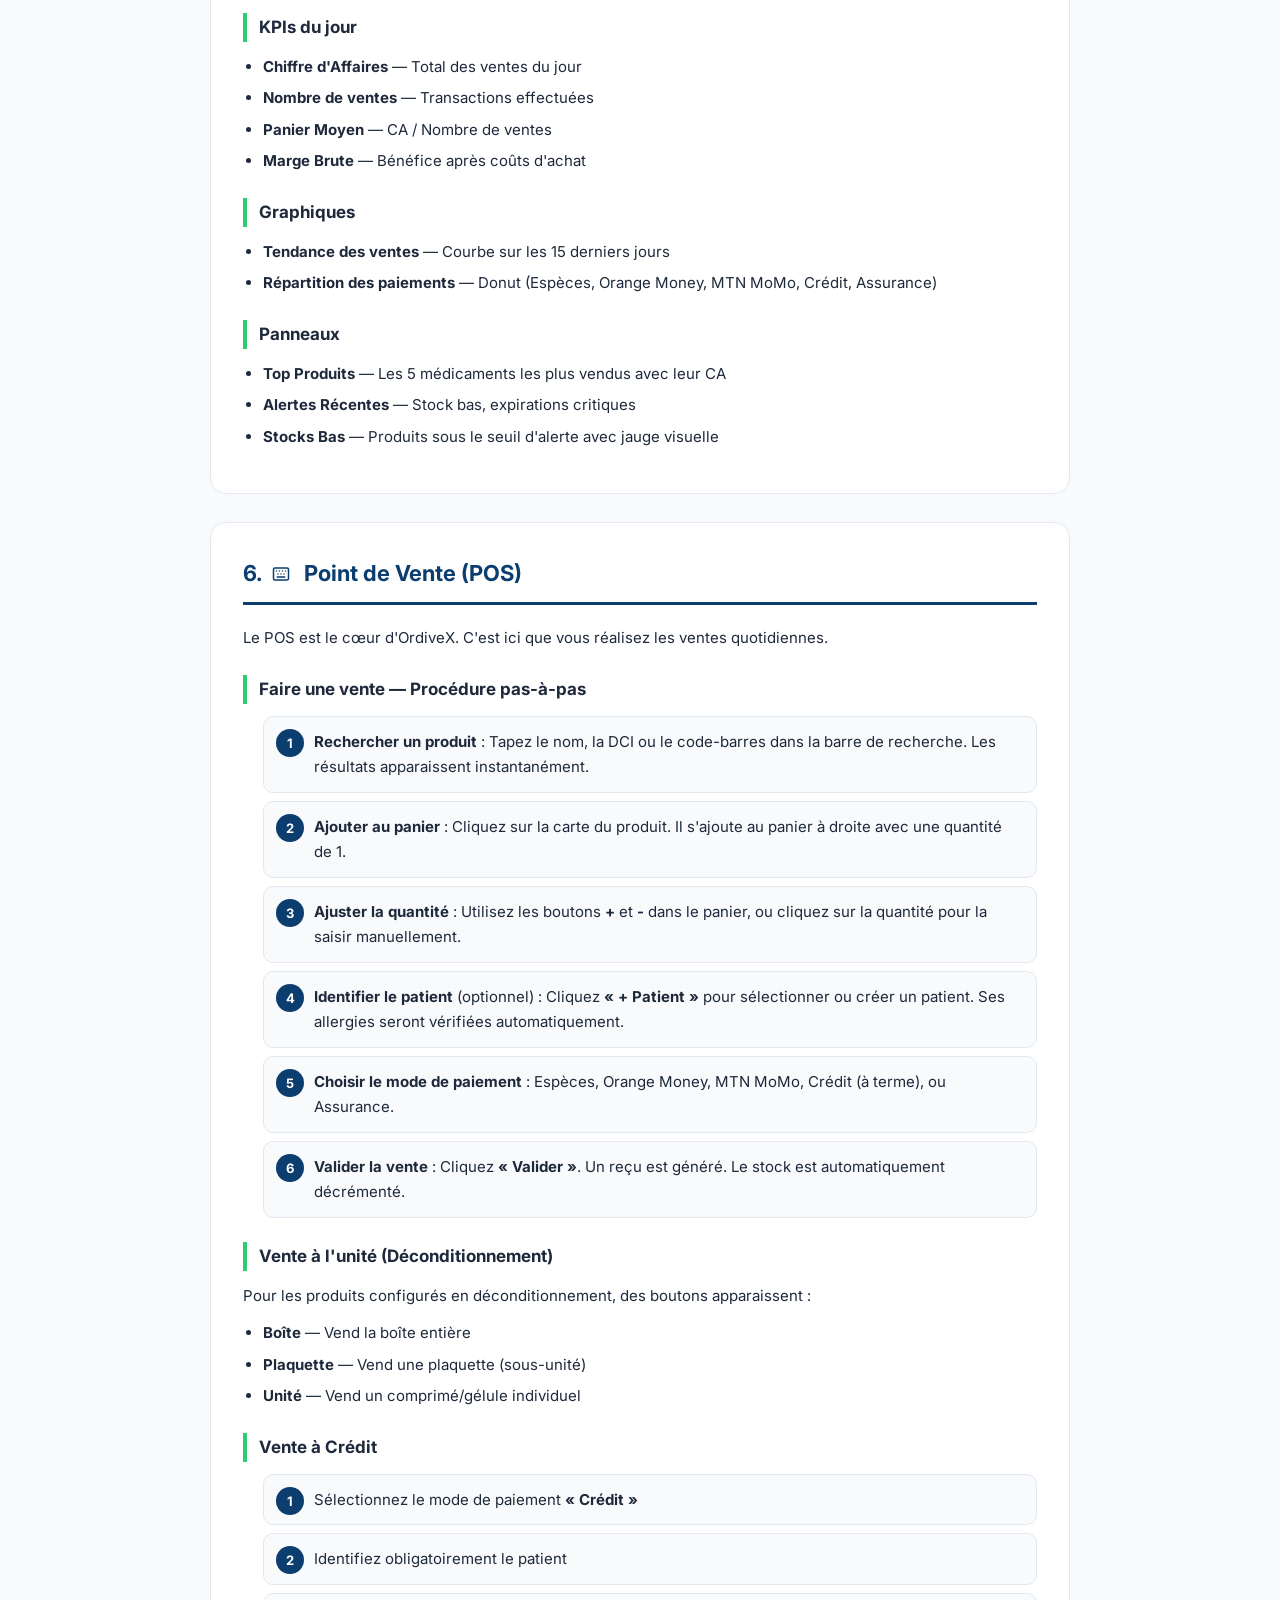
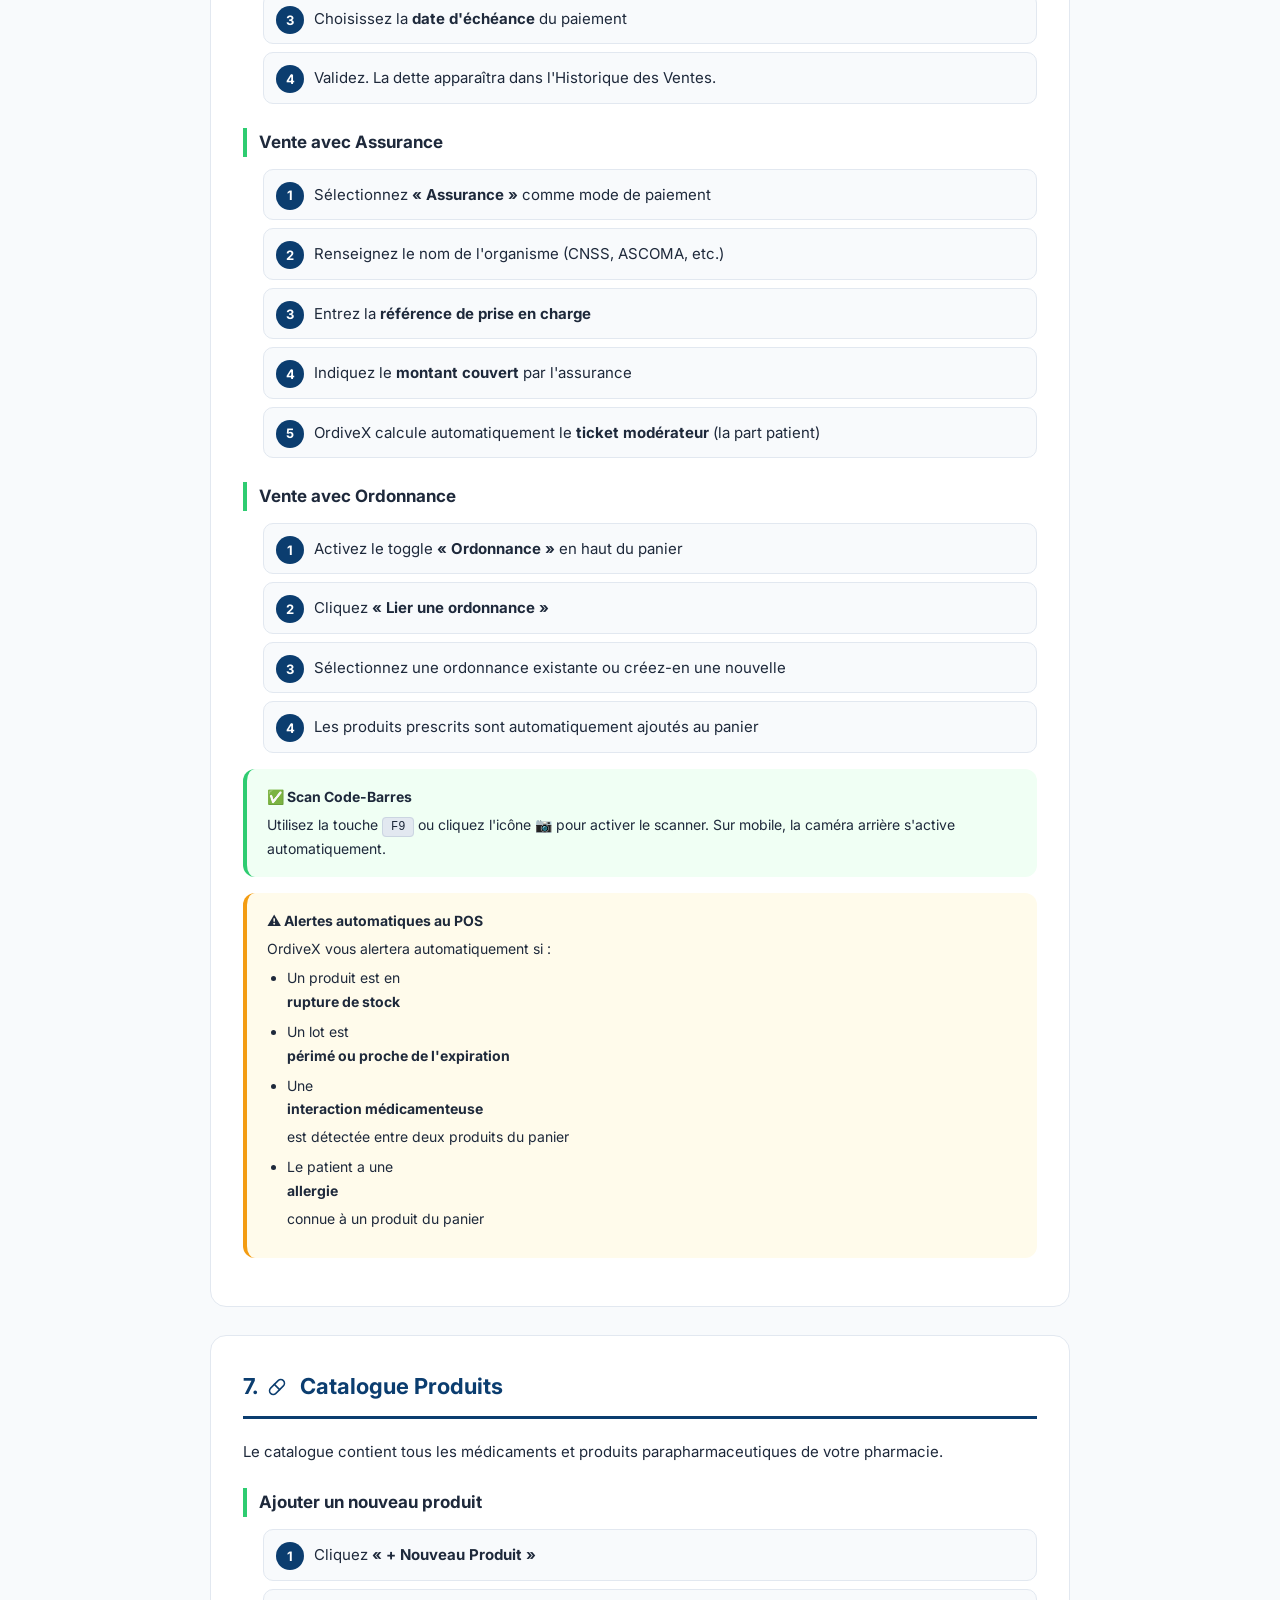
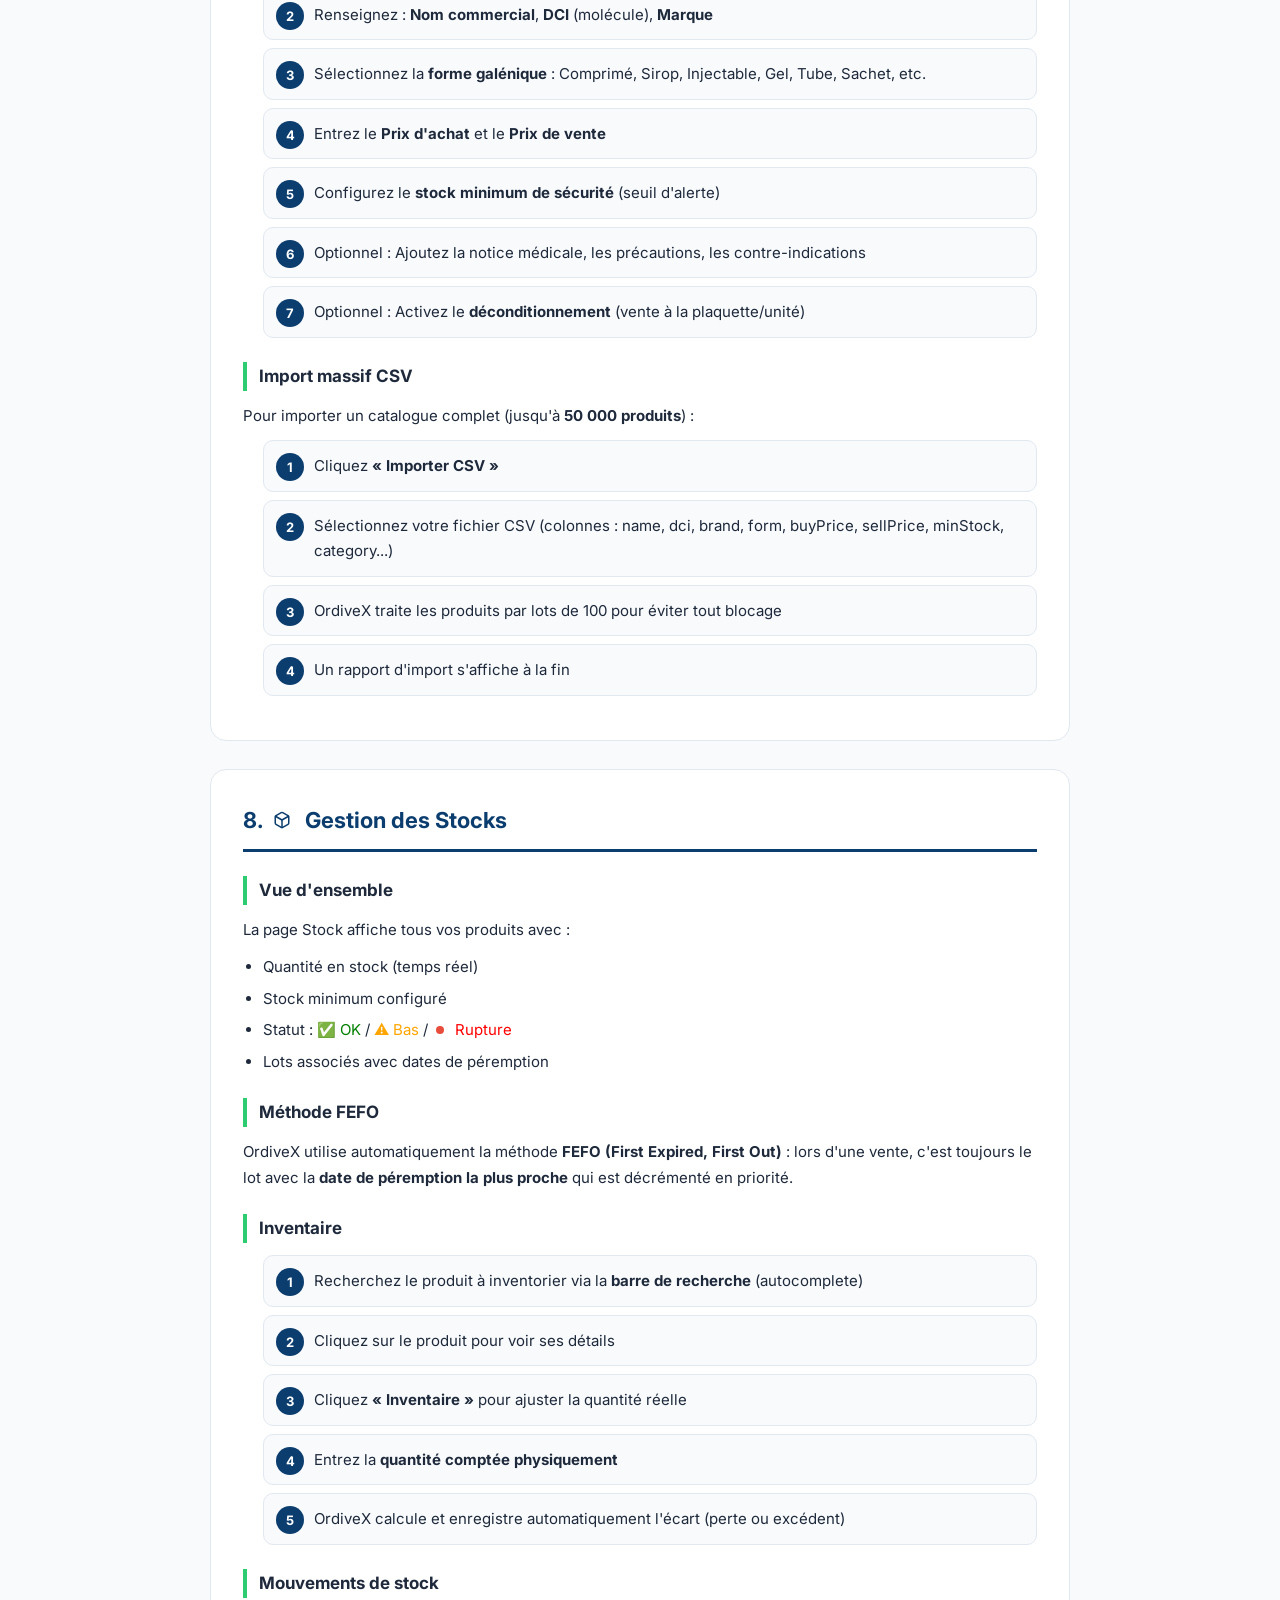
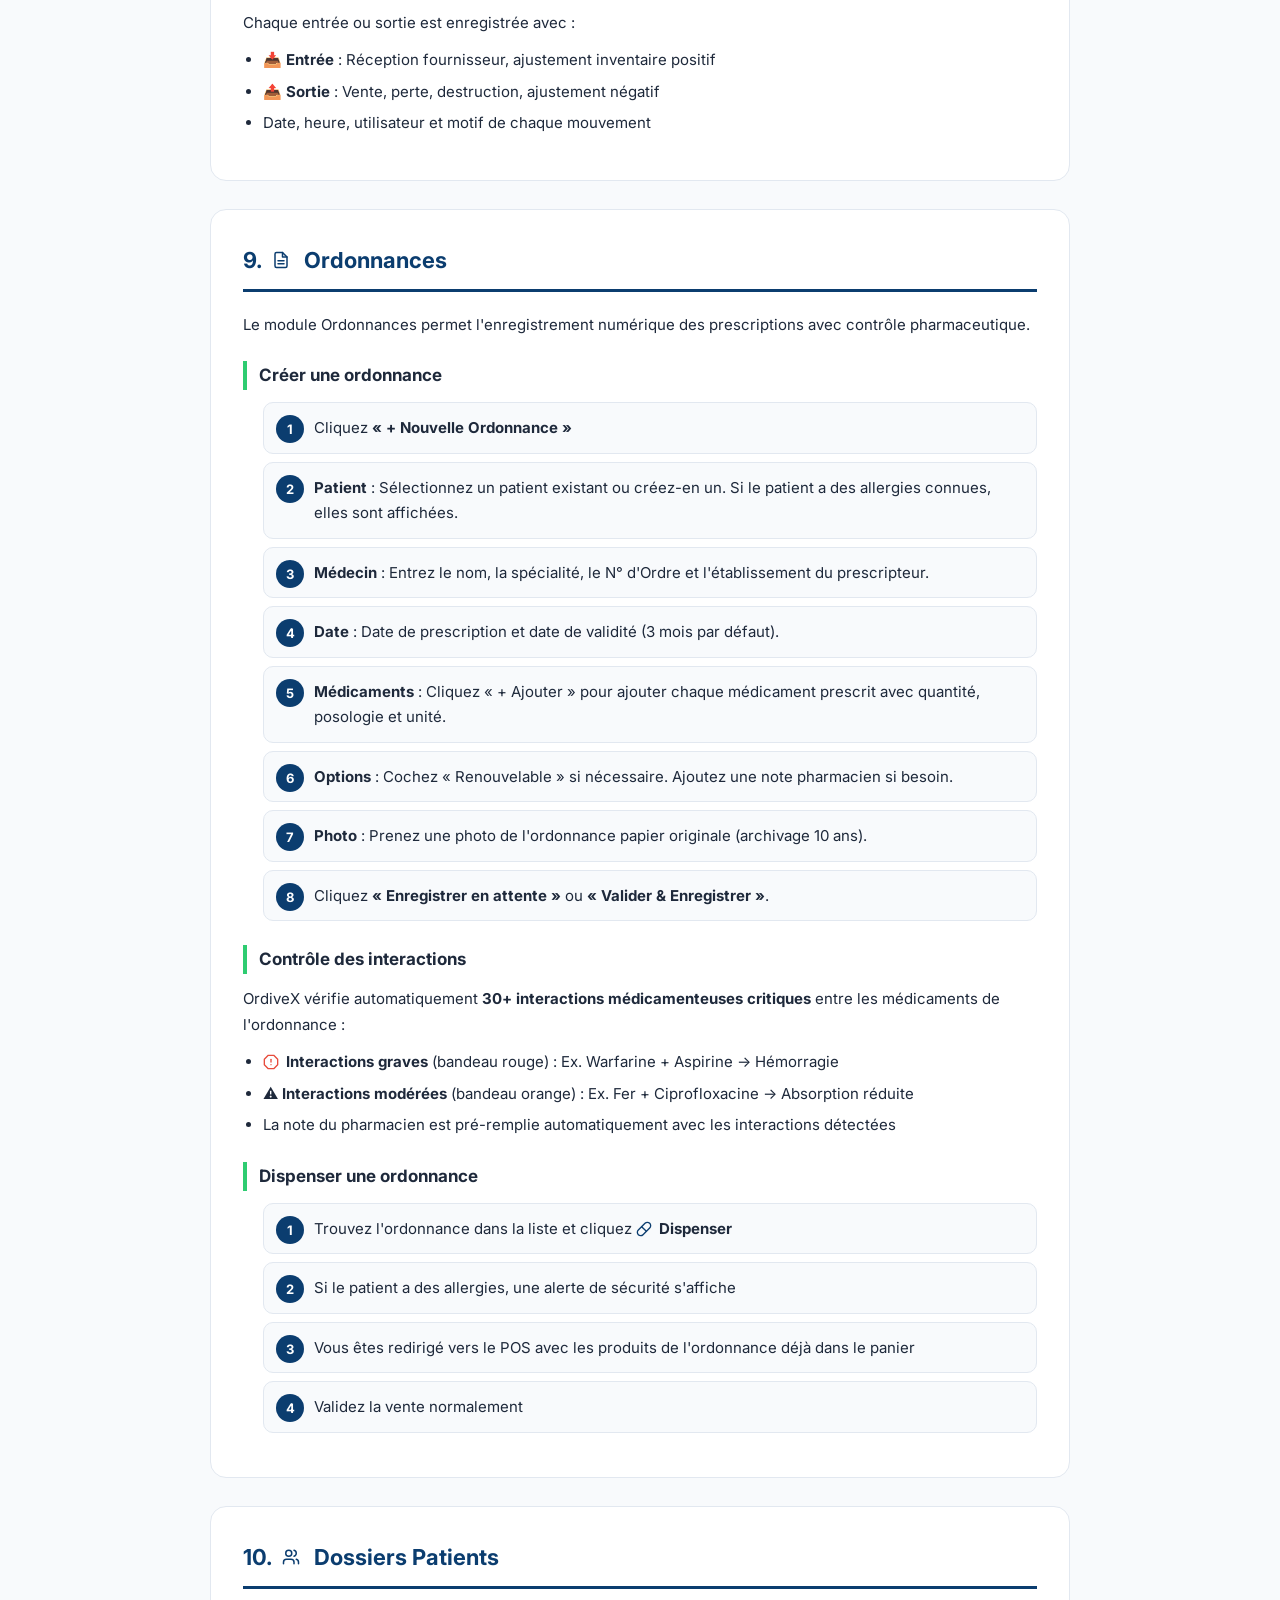
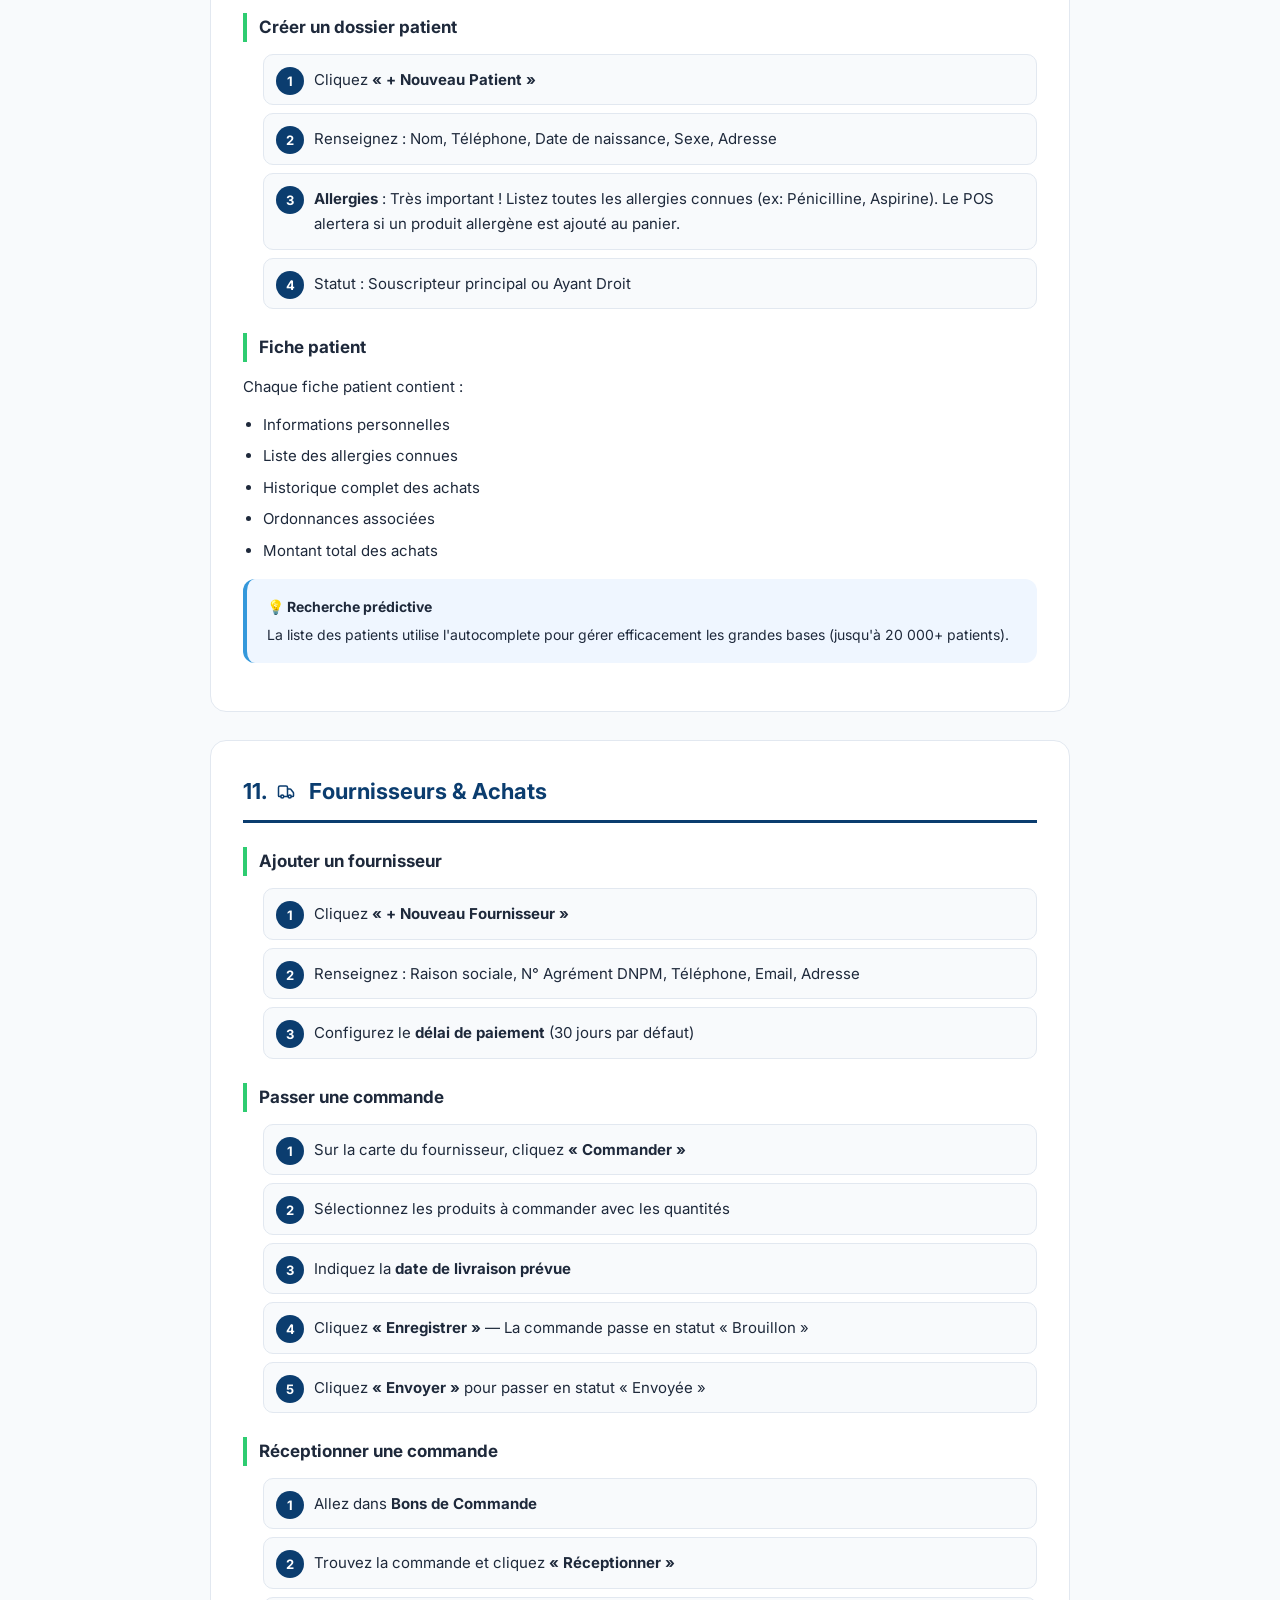
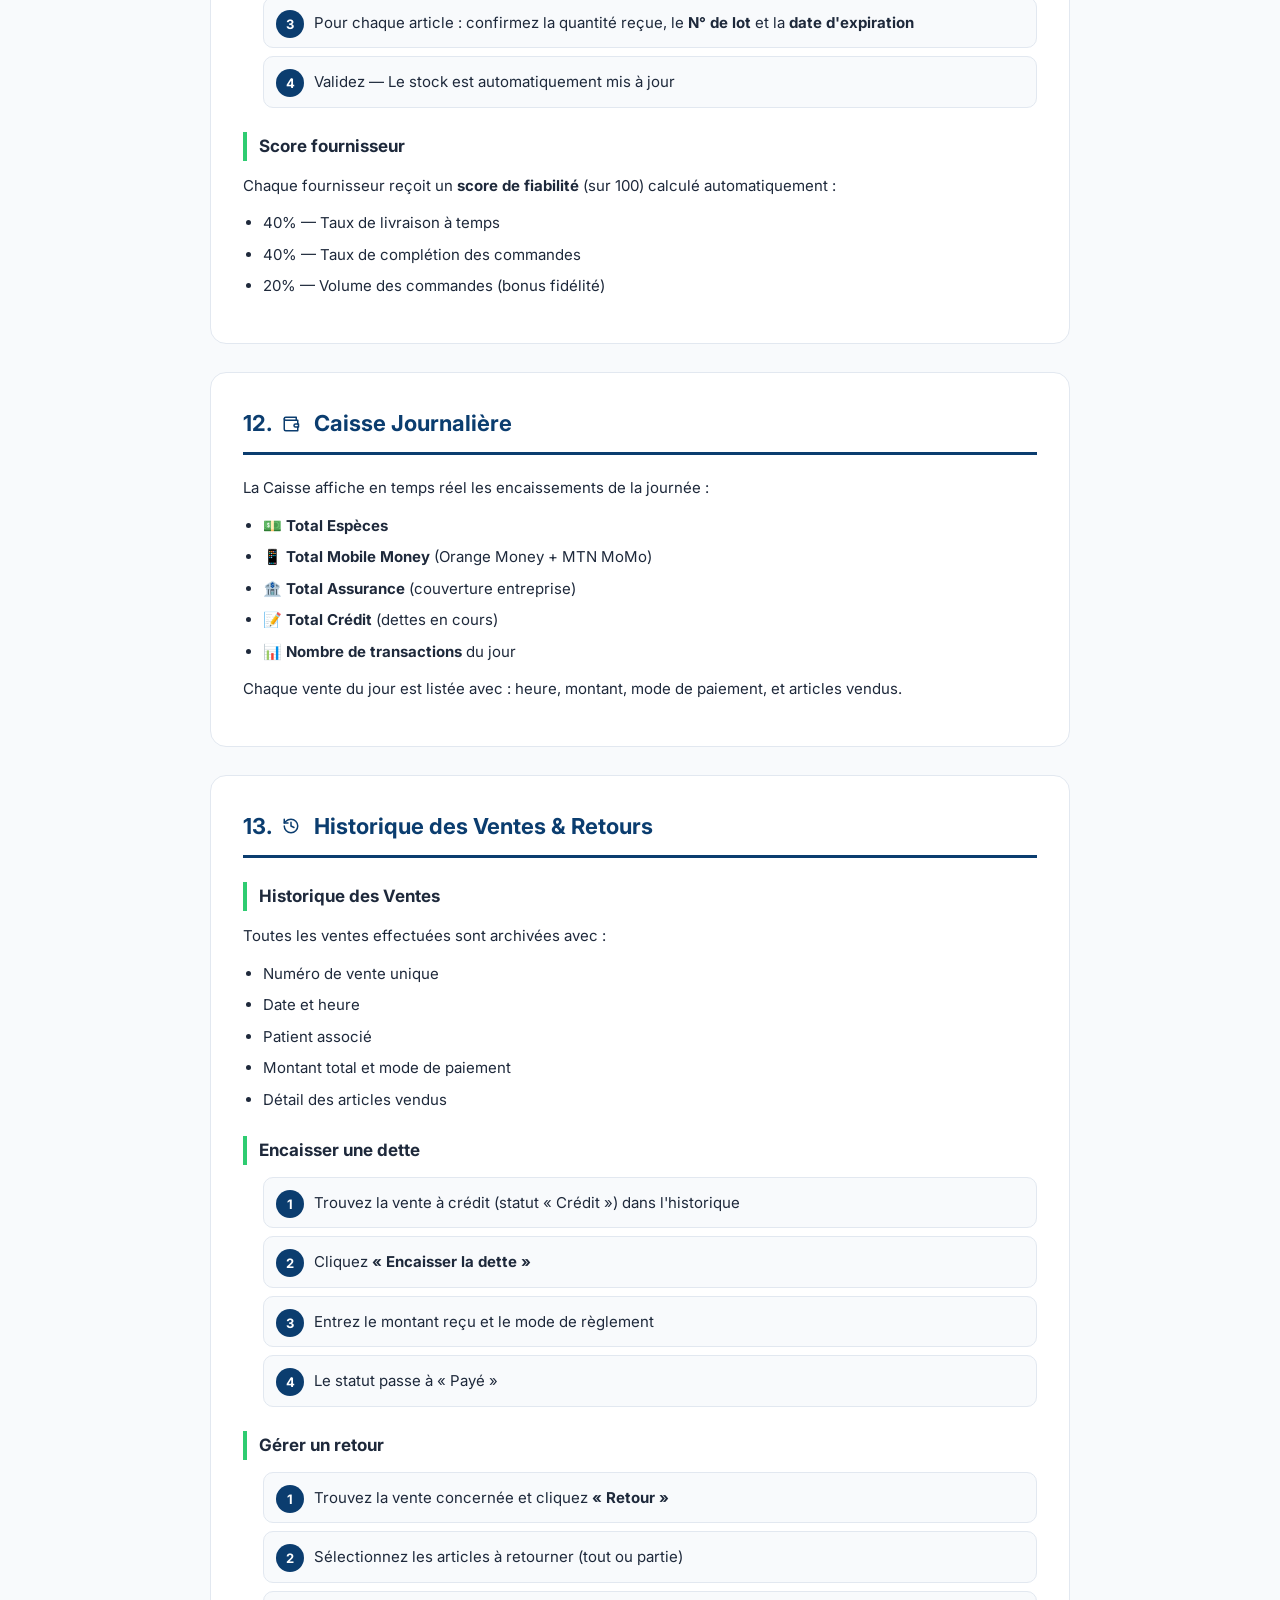
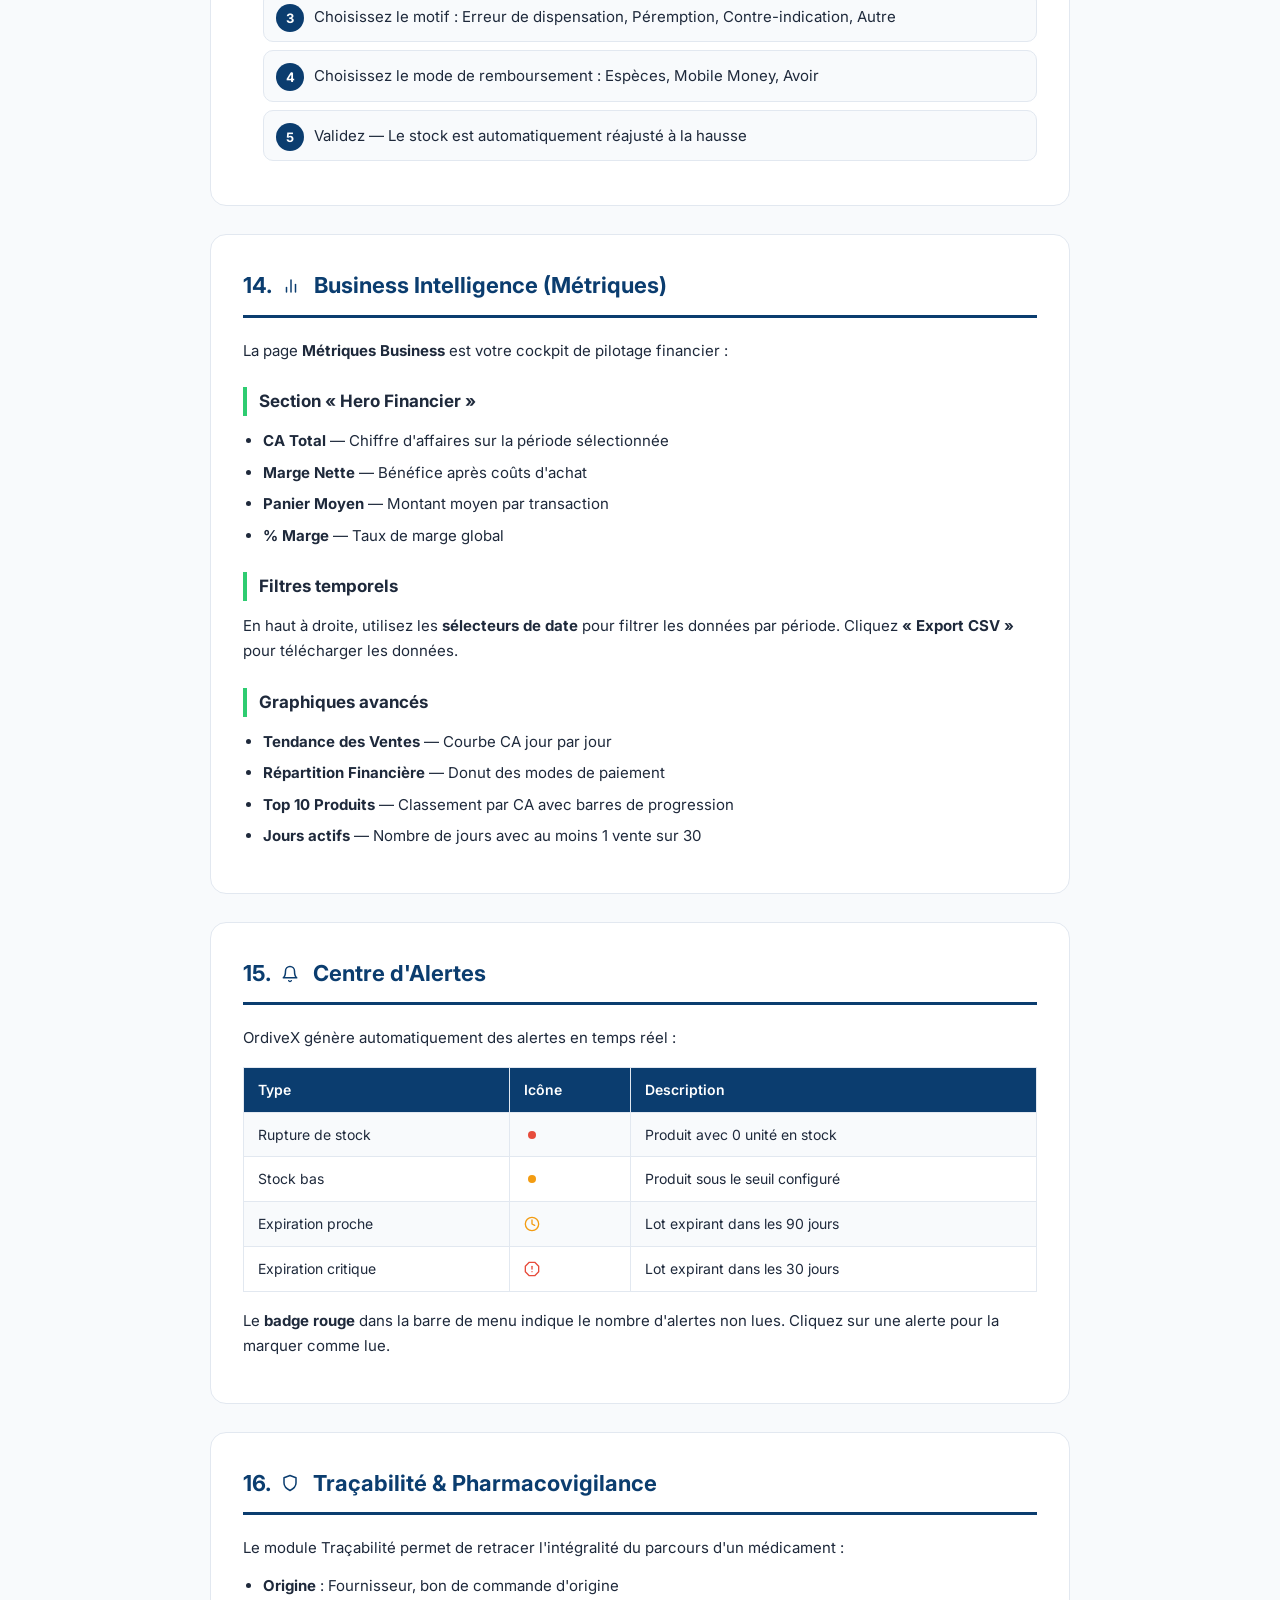
==== commit b9e6893c: "docs(v9.2.3): complete field usage guide integrated into user manual" ====
--- a/guide-utilisateur-ordivex.html
+++ b/guide-utilisateur-ordivex.html
@@ -376,7 +376,7 @@
       </button>
       <h1>Ordive<span>X</span></h1>
       <p class="subtitle">Guide Utilisateur Complet — ERP Pharmaceutique</p>
-      <div class="version">Version 4.4 — Édition 2026</div>
+      <div class="version">Version 9.2.3 — Spécial Déploiement Terrain</div>
       <p style="margin-top:20px;font-size:13px;opacity:0.7">Conçu et développé par <strong>TrillionX</strong> 🚀</p>
     </div>
 
@@ -405,6 +405,7 @@
         <li><a href="#naomie"><svg style="width:18px;height:18px;vertical-align:-3px;margin-right:4px" viewBox="0 0 24 24"><circle cx="12" cy="12" r="11" fill="#091a32"/><text x="12" y="16.5" text-anchor="middle" fill="white" font-size="14" font-weight="800" font-family="Inter,sans-serif">N</text></svg> Naomie v3 — Assistante IA Pharmaceutique</a></li>
         <li><a href="#cloud">Synchronisation Cloud Multi-Appareils</a></li>
         <li><a href="#mobile">Utilisation sur Mobile</a></li>
+        <li><a href="#terrain">Usage en Conditions Réelles & Multi-Postes</a></li>
         <li><a href="#raccourcis">Raccourcis Clavier</a></li>
         <li><a href="#depannage">Dépannage & FAQ</a></li>
       </ol>
@@ -456,9 +457,19 @@
           <td>Tablette 10" ou PC</td>
         </tr>
         <tr>
-          <td>RAM</td>
-          <td>2 Go</td>
-          <td>4 Go+</td>
+          <td>Mémoire RAM</td>
+          <td>4 Go (Limité à 50k items)</td>
+          <td>8 Go+ (Pour +300k items)</td>
+        </tr>
+        <tr>
+          <td>Stockage libre</td>
+          <td>5 Go</td>
+          <td>15 Go+ (Pour gros catalogue)</td>
+        </tr>
+        <tr>
+          <td>Mobile iOS</td>
+          <td>iPhone 11/12 (4 Go RAM)</td>
+          <td>iPhone 13+ (6 Go RAM+)</td>
         </tr>
         <tr>
           <td>Internet</td>
@@ -1696,8 +1707,48 @@
     </div>
 
     <!-- ═══════ 22. RACCOURCIS ═══════ -->
+    <!-- ═══════ 22. USAGE TERRAIN ═══════ -->
+    <div class="section" id="terrain">
+      <h2>22. 🌍 Usage en Conditions Réelles & Multi-Postes</h2>
+      <p>Pour une utilisation saine de l'application avec un volume massif de données (+330 000 items), suivez ces règles d'or issues du terrain :</p>
+      
+      <div class="grid" style="display:grid; grid-template-columns: 1fr 1fr; gap:20px; margin-top:20px;">
+        <div class="card" style="background:#fff; border:1px solid var(--border); padding:20px; border-radius:12px;">
+          <h3 style="color:var(--primary); margin-bottom:10px;">📱 Hiérarchie des Mobiles</h3>
+          <p>La limite sur mobile est la <strong>RAM</strong> (mémoire vive). Apple bride Safari si l'app consomme trop :</p>
+          <ul style="margin-left:20px; margin-top:10px;">
+            <li><strong>iPhone 11 Pro / 12 (4 Go RAM) :</strong> Installation délicate. Ne quittez JAMAIS l'application pendant la synchronisation initiale. Gardez l'écran allumé.</li>
+            <li><strong>iPhone 13 / 14 / 15 (6 Go RAM+) :</strong> Installation fluide. Supporte parfaitement le catalogue complet.</li>
+          </ul>
+        </div>
+        <div class="card" style="background:#fff; border:1px solid var(--border); padding:20px; border-radius:12px;">
+          <h3 style="color:var(--primary); margin-bottom:10px;">👑 Rôles des Appareils</h3>
+          <p>Désignez un <strong>PC Master</strong> (le plus puissant) pour les opérations lourdes :</p>
+          <ul style="margin-left:20px; margin-top:10px;">
+            <li><strong>PC Comptoir :</strong> Entrées en stock, importations Excel, paramétrage global.</li>
+            <li><strong>Mobiles :</strong> Vente rapide, scan d'ordonnances, inventaire physique en rayon.</li>
+          </ul>
+        </div>
+      </div>
+
+      <div class="tip" style="background:#fff3cd; border-left:4px solid #ffc107; padding:15px; margin:20px 0; border-radius:8px; font-size:14px;">
+        <strong>💡 Règle de l'Écran d'Accueil (PWA)</strong><br>
+        Sur mobile, n'utilisez jamais OrdiveX dans un onglet Safari. Utilisez <strong>"Ajouter à l'écran d'accueil"</strong>. Cela permet à l'app de dépasser les limites de stockage standard du navigateur et d'accéder à plus de RAM.
+      </div>
+
+      <h3 style="margin-top:20px; color:var(--primary);">⏰ Routine de Synchronisation</h3>
+      <p>Vous pouvez vendre <strong>hors-connexion</strong> toute la journée. Pour garder vos stocks synchronisés entre tous les appareils :</p>
+      <ol style="margin-left:20px; margin-top:10px;">
+        <li><strong>Le Matin :</strong> Connectez tous les appareils 2 minutes pour récupérer les mises à jour nocturnes (PULL).</li>
+        <li><strong>Durée la Journée :</strong> Vendez librement sans internet si besoin.</li>
+        <li><strong>Pause Déjeuner :</strong> Allumez le Wi-Fi 5 minutes pour vider les files d'attente (Auto-sync).</li>
+        <li><strong>Le Soir :</strong> Connexion obligatoire avant de fermer l'officine pour assurer la sauvegarde Cloud (PUSH).</li>
+      </ol>
+    </div>
+
+    <!-- ═══════ 23. RACCOURCIS ═══════ -->
     <div class="section" id="raccourcis">
-      <h2>22. <svg style="width:18px;height:18px;vertical-align:-3px;margin-right:4px" viewBox="0 0 24 24" fill="none" stroke="#0B3D6F" stroke-width="2" stroke-linecap="round" stroke-linejoin="round"><rect x="2" y="4" width="20" height="16" rx="2" ry="2"/><line x1="6" y1="8" x2="6.01" y2="8"/><line x1="10" y1="8" x2="10.01" y2="8"/><line x1="14" y1="8" x2="14.01" y2="8"/><line x1="18" y1="8" x2="18.01" y2="8"/><line x1="8" y1="12" x2="8.01" y2="12"/><line x1="12" y1="12" x2="12.01" y2="12"/><line x1="16" y1="12" x2="16.01" y2="12"/><line x1="7" y1="16" x2="17" y2="16"/></svg> Raccourcis Clavier</h2>
+      <h2>23. <svg style="width:18px;height:18px;vertical-align:-3px;margin-right:4px" viewBox="0 0 24 24" fill="none" stroke="#0B3D6F" stroke-width="2" stroke-linecap="round" stroke-linejoin="round"><rect x="2" y="4" width="20" height="16" rx="2" ry="2"/><line x1="6" y1="8" x2="6.01" y2="8"/><line x1="10" y1="8" x2="10.01" y2="8"/><line x1="14" y1="8" x2="14.01" y2="8"/><line x1="18" y1="8" x2="18.01" y2="8"/><line x1="8" y1="12" x2="8.01" y2="12"/><line x1="12" y1="12" x2="12.01" y2="12"/><line x1="16" y1="12" x2="16.01" y2="12"/><line x1="7" y1="16" x2="17" y2="16"/></svg> Raccourcis Clavier</h2>
       <h3>Navigation globale</h3>
       <table>
         <tr>
